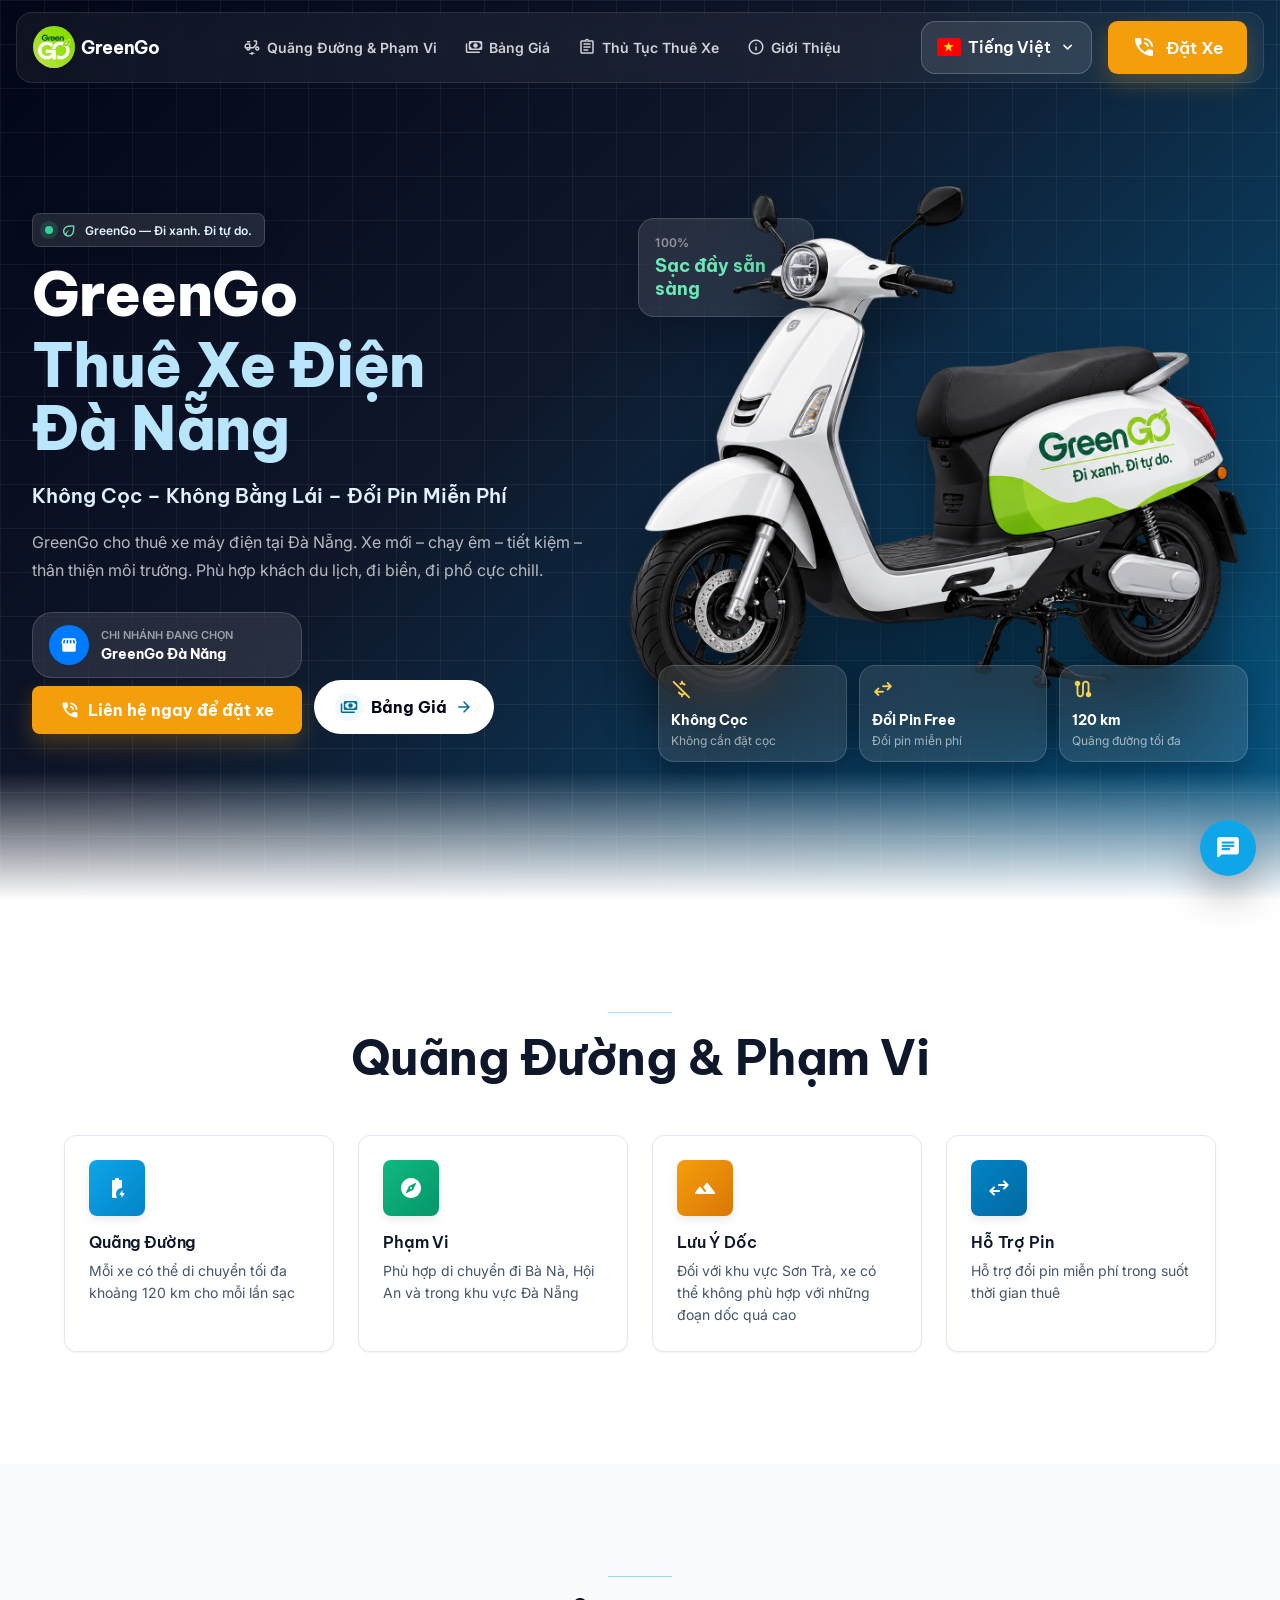
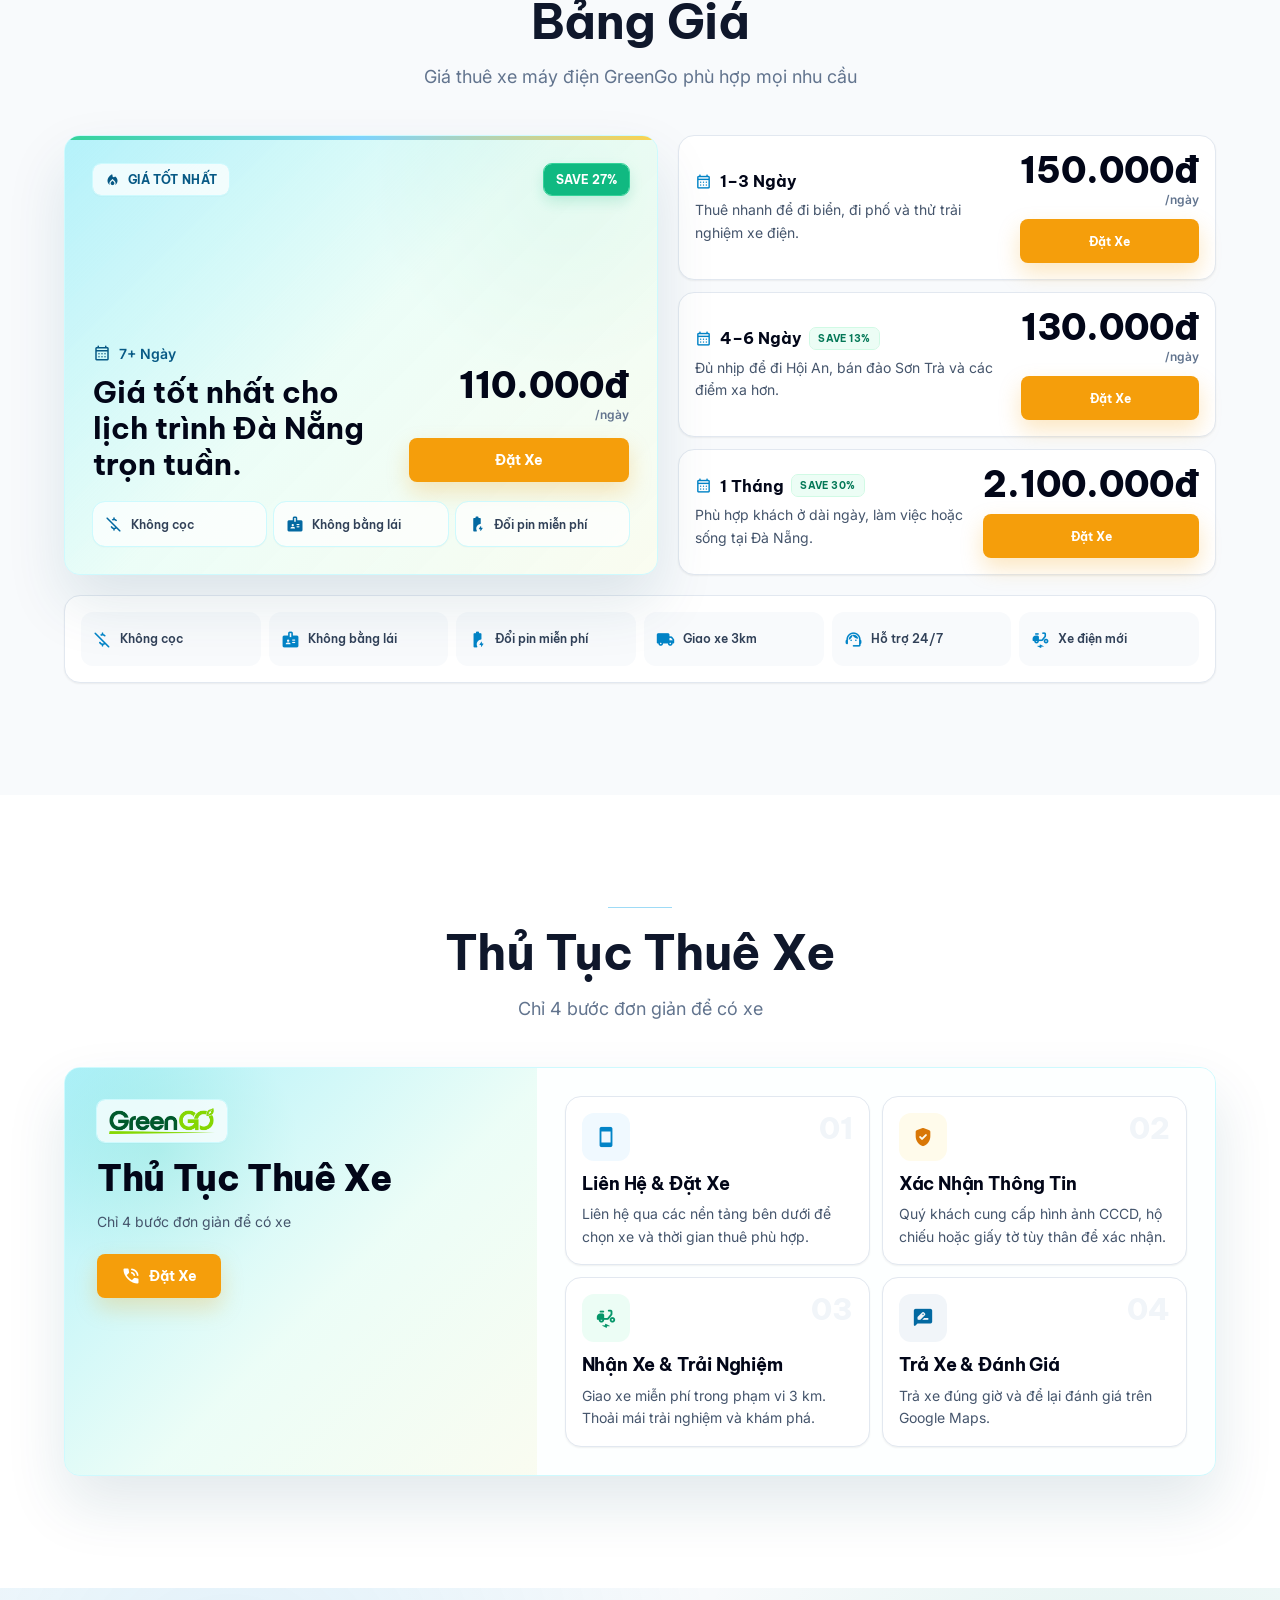
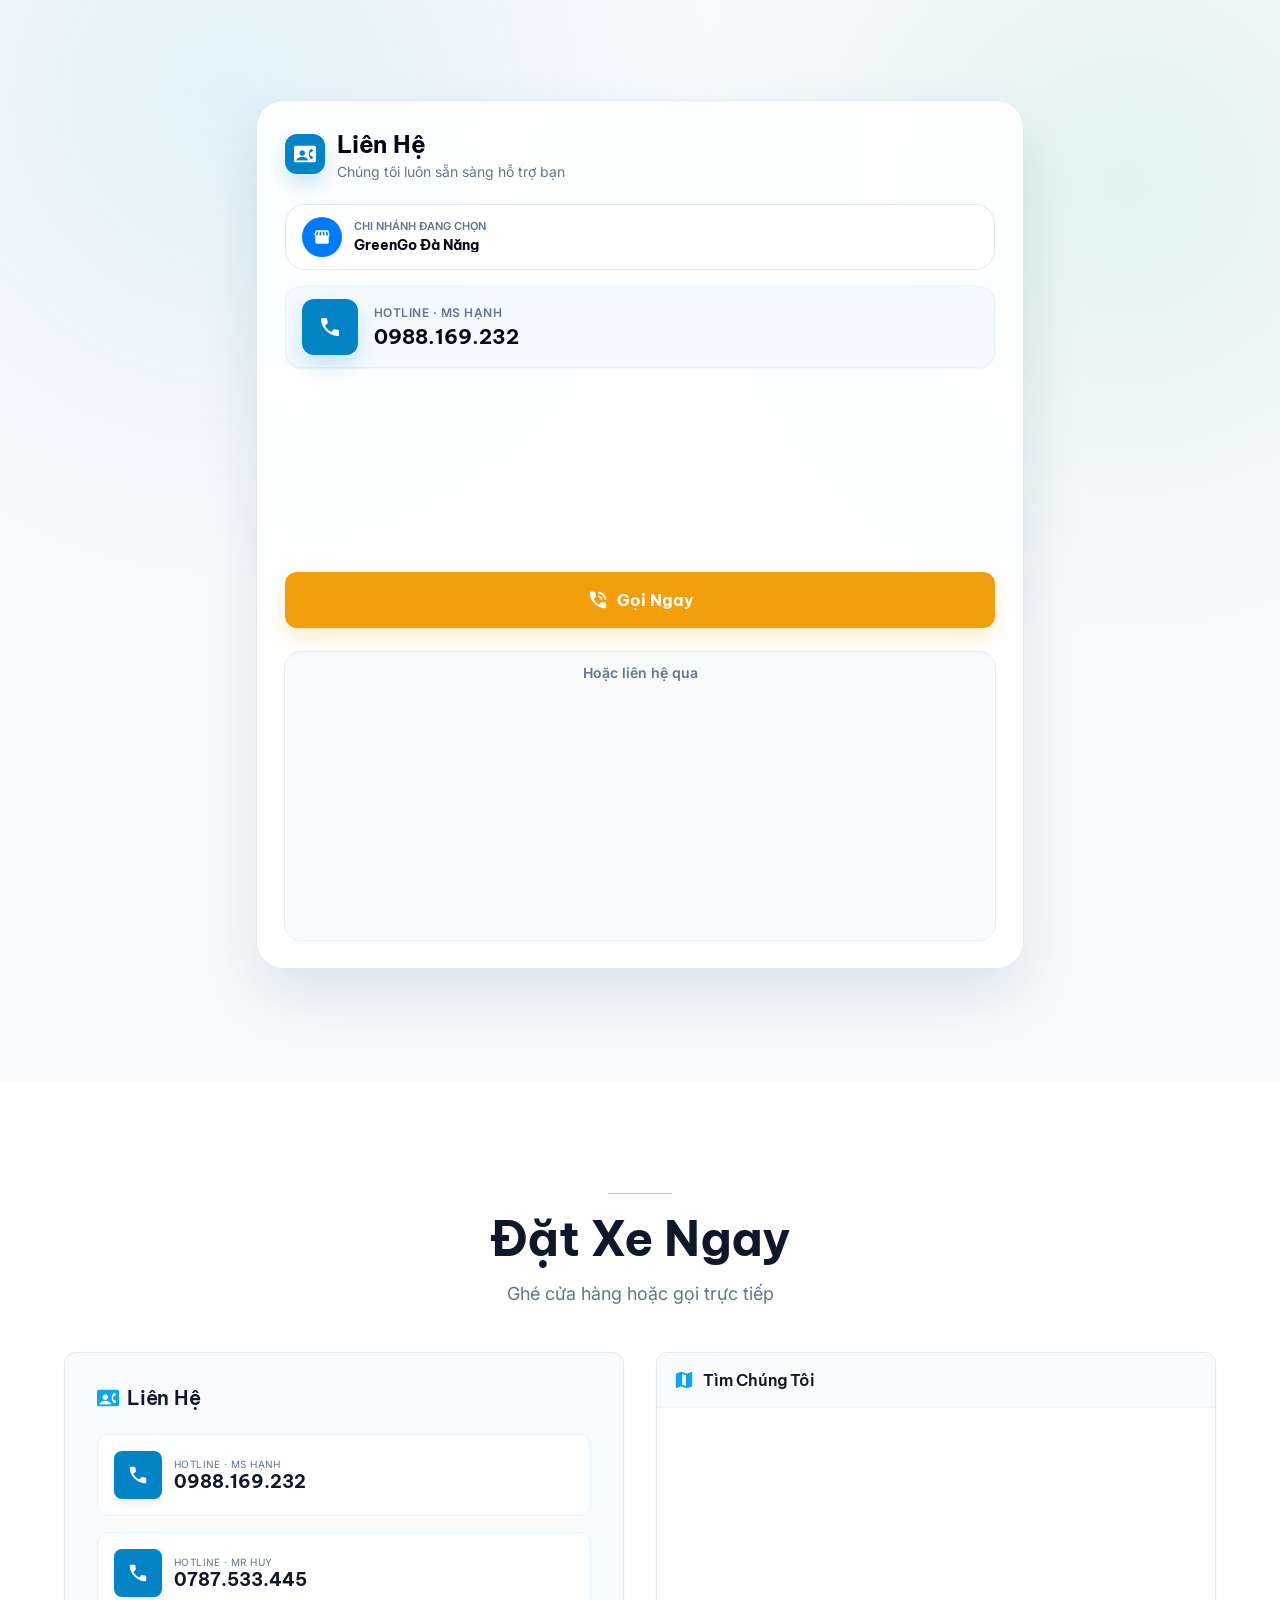
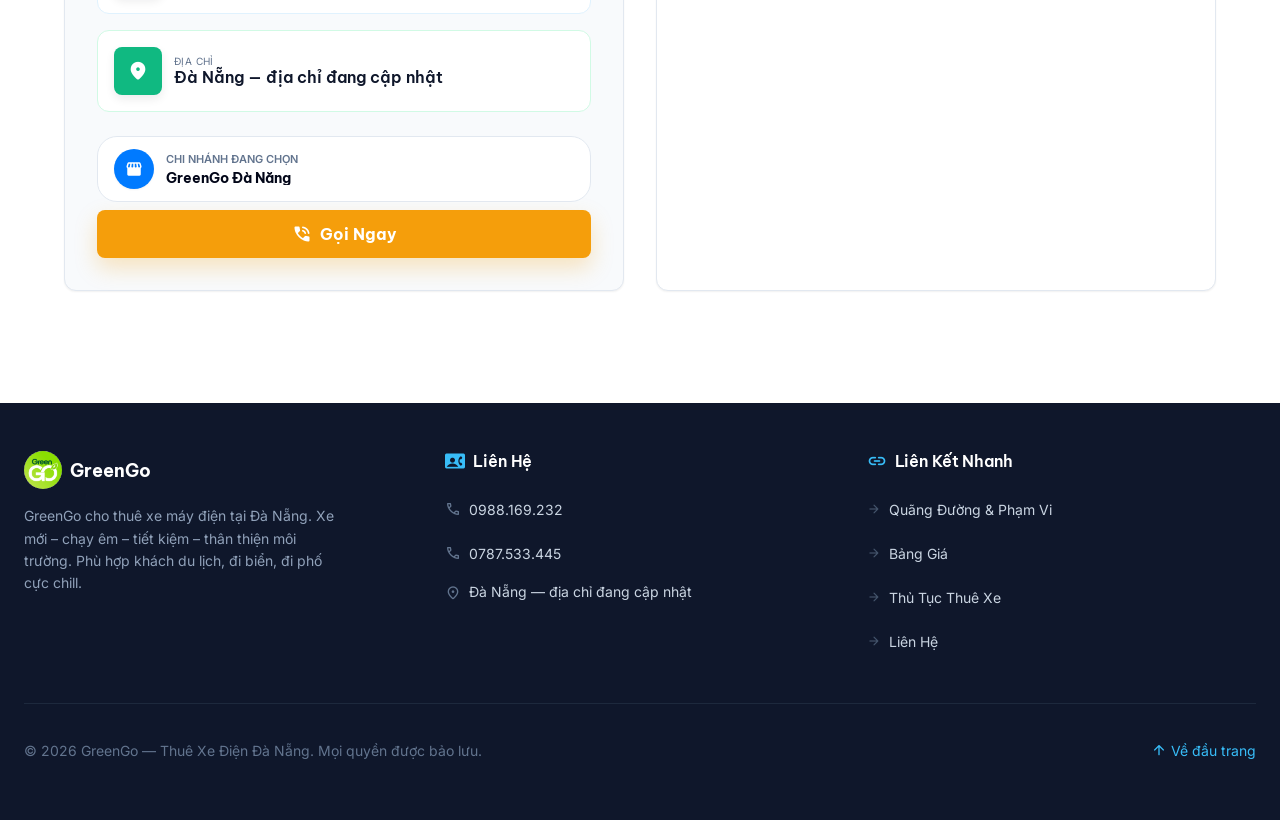
==== index.html @ d2818b3c "Trang GreenGo — thuê xe điện Đà Nẵng Trang tĩnh một file, không cần build: - Bộ chọn 5 ngôn ngữ (Việ" ====
<!DOCTYPE html>
<html lang="vi">
<head>
<meta charset="utf-8" />
<meta name="viewport" content="width=device-width, initial-scale=1" />
<title>GreenGo — Thuê Xe Điện Đà Nẵng | Không Cọc, Không Bằng Lái, Đổi Pin Miễn Phí</title>
<meta name="description" content="GreenGo — cho thuê xe máy điện tại Đà Nẵng. Không cọc, không bằng lái, đổi pin miễn phí, giao xe tận nơi. Giá chỉ từ 150.000đ/ngày. Phù hợp du khách, đi biển, đi phố." />
<link rel="icon" type="image/png" href="assets/brand/logo-badge.png" />
<link rel="apple-touch-icon" href="assets/brand/logo-badge.png" />
<link rel="preconnect" href="https://fonts.googleapis.com" />
<link rel="preconnect" href="https://fonts.gstatic.com" crossorigin />
<link href="https://fonts.googleapis.com/css2?family=Be+Vietnam+Pro:wght@400;500;600;700;800&family=Inter:wght@400;500;600;700&display=swap" rel="stylesheet" />
<link href="https://fonts.googleapis.com/css2?family=Material+Symbols+Rounded:opsz,wght,FILL,GRAD@20..48,400,0..1,0&display=block" rel="stylesheet" />
<style>
/* ============================================================
   Design tokens — trích từ hệ màu của bản gốc
   ============================================================ */
:root{
  --primary-50:#f0f9ff;  --primary-100:#e0f2fe; --primary-200:#bae6fd; --primary-300:#7dd3fc;
  --primary-400:#38bdf8; --primary-500:#0ea5e9; --primary-600:#0284c7; --primary-700:#0369a1;
  --primary-800:#075985; --primary-900:#0c4a6e;

  --accent-50:#fffbeb;  --accent-300:#fcd34d; --accent-400:#fbbf24; --accent-500:#f59e0b;
  --accent-600:#d97706; --accent-700:#b45309;

  --eco-50:#ecfdf5;  --eco-100:#d1fae5; --eco-200:#a7f3d0; --eco-300:#6ee7b7;
  --eco-400:#34d399; --eco-500:#10b981; --eco-600:#059669; --eco-700:#047857;

  --slate-50:#f8fafc;  --slate-100:#f1f5f9; --slate-200:#e2e8f0; --slate-300:#cad5e2;
  --slate-400:#90a1b9; --slate-500:#62748e; --slate-600:#45556c; --slate-700:#314158;
  --slate-800:#1d293d; --slate-900:#0f172b; --slate-950:#020618;

  --cyan-50:#ecfeff; --cyan-100:#cefafe;
  --ios-blue:#007AFF;

  --font-body:'Inter',system-ui,-apple-system,'Segoe UI',sans-serif;
  --font-display:'Be Vietnam Pro',var(--font-body);

  --radius-sm:.5rem; --radius:.75rem; --radius-lg:1rem; --radius-xl:1.25rem; --radius-2xl:20px;
  --shadow-sm:0 1px 2px rgba(2,6,23,.06);
  --shadow-md:0 4px 10px rgba(2,6,23,.08);
  --shadow-lg:0 10px 22px rgba(2,6,23,.10);
  --shadow-xl:0 20px 40px rgba(2,6,23,.10);
  --shadow-2xl:0 28px 60px rgba(13,78,100,.12);
  --header-h:68px;
}

*,*::before,*::after{box-sizing:border-box}
html{scroll-behavior:smooth;scroll-padding-top:88px;-webkit-text-size-adjust:100%}
body{
  margin:0;font-family:var(--font-body);background:#fff;color:var(--slate-900);
  -webkit-font-smoothing:antialiased;-moz-osx-font-smoothing:grayscale;
  overflow-x:hidden;
}
img{max-width:100%;display:block}
a{color:inherit;text-decoration:none}
button{font:inherit;color:inherit;background:none;border:0;cursor:pointer}
h1,h2,h3,h4,strong,b{font-family:var(--font-display);margin:0;letter-spacing:-.01em}
.price-amount,.price-pitch,.step-num,.tag-save,.tag-best,.chip-save,.benefit span:last-child,.perk span:last-child,.hero-lead{font-family:var(--font-display)}
p{margin:0}

.material-symbols-rounded{
  font-family:'Material Symbols Rounded';font-weight:400;font-style:normal;
  line-height:1;letter-spacing:normal;text-transform:none;display:inline-block;
  white-space:nowrap;word-wrap:normal;direction:ltr;user-select:none;
  -webkit-font-feature-settings:'liga';-webkit-font-smoothing:antialiased;
  font-variation-settings:'FILL' 0,'wght' 400,'GRAD' 0,'opsz' 24;
  font-size:24px;flex-shrink:0;
}
.ico-fill{font-variation-settings:'FILL' 1,'wght' 400,'GRAD' 0,'opsz' 24}
.s14{font-size:14px}.s15{font-size:15px}.s16{font-size:16px}.s17{font-size:17px}
.s18{font-size:18px}.s19{font-size:19px}.s20{font-size:20px}.s22{font-size:22px}
.s24{font-size:24px}.s26{font-size:26px}

.wrap{width:100%;margin-inline:auto;padding-inline:1rem}
.w-7xl{max-width:80rem}.w-6xl{max-width:72rem}.w-5xl{max-width:64rem}.w-3xl{max-width:48rem}
.section{padding:3.5rem 1rem}
.sr-only{position:absolute;width:1px;height:1px;overflow:hidden;clip:rect(0 0 0 0);white-space:nowrap}

/* Scroll reveal */
[data-reveal]{opacity:0;transform:translateY(12px);transition:opacity .55s cubic-bezier(.22,1,.36,1),transform .55s cubic-bezier(.22,1,.36,1)}
[data-reveal].is-in{opacity:1;transform:none}
@media (prefers-reduced-motion:reduce){
  html{scroll-behavior:auto}
  [data-reveal]{opacity:1;transform:none;transition:none}
}

/* ============================================================
   Nút chung
   ============================================================ */
.btn{
  display:inline-flex;align-items:center;justify-content:center;gap:.5rem;
  min-height:44px;border-radius:var(--radius-sm);
  font-family:var(--font-display);font-weight:700;
  transition:background-color .2s,box-shadow .2s,transform .12s;
}
.btn:active{transform:scale(.98)}
.btn:focus-visible{outline:none;box-shadow:0 0 0 4px rgba(125,211,252,.4)}
.btn-accent{
  background:var(--accent-500);color:#fff;
  box-shadow:0 10px 22px rgba(245,158,11,.25);
}
.btn-accent:hover{background:var(--accent-600);box-shadow:0 20px 40px rgba(245,158,11,.25)}
.btn-sm{padding:.625rem 1.25rem;font-size:.875rem;font-weight:600}
/* nút ngôn ngữ + nút Đặt Xe trên header: to hơn 2% */
/* nút ngôn ngữ + nút Đặt Xe trên header: to hơn 20% */
.header-right{--btn-scale:1.2}
.header-right .lang-btn{
  min-height:calc(44px * var(--btn-scale));
  padding:calc(.5rem * var(--btn-scale)) calc(.75rem * var(--btn-scale));
  gap:calc(.375rem * var(--btn-scale));
  font-size:calc(.8125rem * var(--btn-scale));
  border-radius:calc(var(--radius) * var(--btn-scale));
}
.header-right .lang-btn img{width:calc(20px * var(--btn-scale));height:calc(15px * var(--btn-scale))}
.header-right .lang-btn .material-symbols-rounded{font-size:calc(16px * var(--btn-scale))}
.header-right .btn-sm{
  min-height:calc(44px * var(--btn-scale));
  padding:calc(.625rem * var(--btn-scale)) calc(1.25rem * var(--btn-scale));
  gap:calc(.5rem * var(--btn-scale));
  font-size:calc(.875rem * var(--btn-scale));
  border-radius:calc(var(--radius-sm) * var(--btn-scale));
}
.header-right .btn-sm .material-symbols-rounded{font-size:calc(20px * var(--btn-scale))}
.btn-md{padding:.75rem 1.25rem;font-size:.875rem}
.btn-lg{padding:.875rem 1.75rem;font-size:1rem}
.btn-block{width:100%}

/* ============================================================
   Header
   ============================================================ */
.site-header{
  position:fixed;inset:0 0 auto 0;z-index:50;padding:.5rem;
  transition:padding .2s;
}
.header-bar{
  max-width:80rem;margin-inline:auto;display:flex;align-items:center;
  justify-content:space-between;gap:.5rem;
  border-radius:var(--radius-lg);padding:.5rem .625rem;
  border:1px solid rgba(255,255,255,.10);background:rgba(255,255,255,.05);
  -webkit-backdrop-filter:blur(6px);backdrop-filter:blur(6px);
  transition:background-color .2s,border-color .2s,box-shadow .2s;
}
.site-header.scrolled .header-bar{
  background:rgba(255,255,255,.92);border-color:var(--slate-200);
  box-shadow:0 8px 24px rgba(2,6,23,.08);
  -webkit-backdrop-filter:blur(14px);backdrop-filter:blur(14px);
}
.brand{display:flex;align-items:center;gap:.375rem;min-height:44px;padding-right:.25rem;border-radius:var(--radius);transition:opacity .2s}
.brand:hover{opacity:.9}
.brand-mark{
  width:38px;height:38px;flex-shrink:0;border-radius:999px;object-fit:contain;
  box-shadow:var(--shadow-md);
}
.brand-name{
  font-family:var(--font-display);font-weight:700;font-size:13px;letter-spacing:-.02em;
  white-space:nowrap;color:#fff;transition:color .15s;
}
.site-header.scrolled .brand-name{color:var(--slate-900)}

.main-nav{display:none;align-items:center;gap:.25rem}
.nav-link{
  display:flex;align-items:center;gap:.375rem;min-height:40px;padding:.5rem .75rem;
  border-radius:var(--radius-sm);font-size:.875rem;font-weight:600;
  color:rgba(255,255,255,.8);transition:color .15s,background-color .15s;
}
.nav-link:hover{color:#fff;background:rgba(255,255,255,.1)}
.site-header.scrolled .nav-link{color:var(--slate-600)}
.site-header.scrolled .nav-link:hover{color:var(--primary-700);background:var(--primary-50)}

.header-right{display:none;align-items:center;gap:1rem}
.header-mobile{display:flex;align-items:center;gap:.375rem;min-width:0}

.lang-btn{
  display:flex;align-items:center;gap:.375rem;min-height:44px;padding:.5rem .625rem;
  border-radius:var(--radius);border:1px solid rgba(255,255,255,.2);
  background:rgba(255,255,255,.1);color:#fff;font-size:.75rem;font-weight:600;
  transition:background-color .15s,border-color .15s,color .15s;
}
.lang-btn:hover{background:rgba(255,255,255,.2)}
.site-header.scrolled .lang-btn{background:var(--slate-50);border-color:var(--slate-200);color:var(--slate-700)}
.site-header.scrolled .lang-btn:hover{background:var(--slate-100)}
.lang-btn img{width:20px;height:15px;border-radius:2px;object-fit:cover}
.lang-btn .label{font-family:var(--font-display);line-height:1;white-space:nowrap}

.icon-btn{
  display:grid;place-items:center;min-height:44px;min-width:40px;padding:.5rem;
  border-radius:var(--radius);color:#fff;transition:background-color .15s,color .15s;
}
.icon-btn:hover{background:rgba(255,255,255,.1)}
.site-header.scrolled .icon-btn{color:var(--slate-800)}
.site-header.scrolled .icon-btn:hover{background:var(--slate-100)}

/* dropdown chung */
.dd{position:relative}
.dd-menu{
  position:absolute;z-index:60;top:calc(100% + .5rem);right:0;min-width:196px;
  background:#fff;border:1px solid var(--slate-200);border-radius:var(--radius-lg);
  box-shadow:var(--shadow-xl);padding:.375rem;
  opacity:0;visibility:hidden;transform:translateY(-6px);
  transition:opacity .16s,transform .16s,visibility .16s;
}
.dd.open .dd-menu{opacity:1;visibility:visible;transform:none}
.dd.open .chev{transform:rotate(180deg)}
.chev{transition:transform .2s}
.dd-item{
  display:flex;align-items:center;gap:.625rem;width:100%;text-align:left;
  padding:.625rem .75rem;border-radius:.625rem;font-size:.875rem;font-weight:600;
  color:var(--slate-700);transition:background-color .12s,color .12s;
}
.dd-item:hover{background:var(--primary-50);color:var(--primary-800)}
.dd-item.active{background:var(--primary-50);color:var(--primary-800)}
.dd-item img{width:20px;height:15px;border-radius:2px;object-fit:cover;flex-shrink:0}

/* menu mobile */
.mobile-panel{
  position:fixed;inset:var(--header-h) .5rem auto .5rem;z-index:45;
  background:#fff;border:1px solid var(--slate-200);border-radius:var(--radius-lg);
  box-shadow:var(--shadow-xl);padding:.5rem;
  opacity:0;visibility:hidden;transform:translateY(-10px);
  transition:opacity .2s,transform .2s,visibility .2s;
}
.mobile-panel.open{opacity:1;visibility:visible;transform:none}
.mobile-panel a{
  display:flex;align-items:center;gap:.625rem;min-height:48px;padding:.625rem .75rem;
  border-radius:.625rem;font-size:.9375rem;font-weight:600;color:var(--slate-700);
}
.mobile-panel a:hover{background:var(--primary-50);color:var(--primary-800)}
.mobile-panel .btn{margin-top:.5rem;width:100%}

/* ============================================================
   Hero
   ============================================================ */
.hero{
  position:relative;isolation:isolate;display:flex;align-items:center;
  min-height:100svh;overflow:hidden;background:var(--slate-950);
}
.hero-bg{position:absolute;inset:0;background:linear-gradient(135deg,#020617 0%,#0f172a 42%,#075985 100%)}
.hero-grid{
  position:absolute;inset:0;opacity:.7;
  background-image:linear-gradient(rgba(255,255,255,.08) 1px,transparent 1px),
                   linear-gradient(90deg,rgba(255,255,255,.08) 1px,transparent 1px);
  background-size:44px 44px;
}
.hero-fade{position:absolute;inset:auto 0 0 0;height:80px;background:linear-gradient(to top,#fff,transparent)}
.hero-inner{position:relative;width:100%;max-width:80rem;margin-inline:auto;padding:6rem 1rem 2.5rem}
.hero-cols{display:grid;gap:1.75rem;align-items:center}
.hero-copy{max-width:42rem;color:#fff}

.badge-eco{
  display:inline-flex;align-items:center;gap:.5rem;max-width:100%;margin-bottom:1rem;
  border-radius:var(--radius-sm);border:1px solid rgba(255,255,255,.15);
  background:rgba(255,255,255,.1);padding:.5rem .75rem;
  font-size:.75rem;font-weight:600;color:var(--primary-100);
  box-shadow:0 10px 22px rgba(2,6,23,.2);-webkit-backdrop-filter:blur(6px);backdrop-filter:blur(6px);
}
.dot-eco{width:8px;height:8px;border-radius:999px;background:var(--eco-400);box-shadow:0 0 0 5px rgba(52,211,153,.16)}
.badge-eco .txt{overflow:hidden;text-overflow:ellipsis;white-space:nowrap}

.hero h1{font-size:2.35rem;font-weight:800;line-height:1.05}
.hero h1 .sub{display:block;margin-top:.5rem;color:var(--primary-200)}
.hero h1 .sub > span{display:block}
.hero-lead{margin-top:1rem;max-width:36rem;font-size:1rem;font-weight:600;line-height:1.6;color:#dff2fe}
.hero-desc{margin-top:.75rem;max-width:36rem;font-size:.875rem;line-height:1.5rem;color:rgba(255,255,255,.7)}
.hero-actions{display:flex;flex-direction:column;gap:.5rem;margin-top:1.5rem;min-width:0}
.hero-actions .stack{display:flex;flex-direction:column;gap:.5rem;min-width:0;width:100%}

/* chọn chi nhánh */
.branch-btn{
  display:flex;align-items:center;justify-content:space-between;gap:.75rem;
  width:100%;min-height:60px;padding:.75rem 1rem;text-align:left;
  border-radius:var(--radius-2xl);border:1px solid rgba(255,255,255,.15);
  background:rgba(255,255,255,.1);color:#fff;
  -webkit-backdrop-filter:blur(18px);backdrop-filter:blur(18px);
  transition:background-color .2s,border-color .2s,transform .12s;
}
.branch-btn:active{transform:scale(.99)}
.branch-btn:hover{background:rgba(255,255,255,.14)}
.branch-btn .left{display:flex;align-items:center;gap:.75rem;min-width:0}
.branch-ico{
  width:40px;height:40px;flex-shrink:0;display:grid;place-items:center;border-radius:999px;
  background:var(--ios-blue);color:#fff;box-shadow:var(--shadow-sm);
}
.branch-label{display:block;font-size:11px;font-weight:600;text-transform:uppercase;line-height:1;color:rgba(255,255,255,.55)}
.branch-value{display:block;margin-top:.375rem;font-family:var(--font-display);font-size:.875rem;font-weight:700;line-height:1;overflow:hidden;text-overflow:ellipsis;white-space:nowrap}
.branch-btn.on-light{border-color:var(--slate-200);background:#fff;color:var(--slate-950)}
.branch-btn.on-light:hover{border-color:var(--primary-200);background:rgba(240,249,255,.55)}
.branch-btn.on-light .branch-label{color:var(--slate-500)}
.branch-menu{left:0;right:0;min-width:0}
.is-static .chev{display:none}
.is-static .dd-menu{display:none}
.is-static .branch-btn{cursor:default}
.is-static .branch-btn:active{transform:none}
.branch-menu .dd-item{flex-direction:column;align-items:flex-start;gap:.25rem}
.branch-menu .dd-item .nm{font-family:var(--font-display);font-weight:700;color:var(--slate-900)}
.branch-menu .dd-item .ar{font-size:.75rem;font-weight:500;color:var(--slate-500);line-height:1.35}
.branch-menu .dd-item.active .nm{color:var(--primary-800)}

.hero-cta{
  display:inline-flex;align-items:center;justify-content:center;gap:.5rem;
  min-height:60px;width:100%;padding:.75rem 1.25rem;
  border-radius:var(--radius-2xl);border:1px solid rgba(255,255,255,.15);
  background:rgba(255,255,255,.1);color:#fff;
  font-family:var(--font-display);font-size:1rem;font-weight:700;
  -webkit-backdrop-filter:blur(18px);backdrop-filter:blur(18px);
  transition:background-color .15s;
}
.hero-cta:hover{background:rgba(255,255,255,.15)}
.hero-cta .pill{width:28px;height:28px;flex-shrink:0;display:grid;place-items:center;border-radius:999px;background:rgba(255,255,255,.1);color:var(--primary-200)}
.hero-cta .arw{color:var(--primary-200);transition:transform .15s}
.hero-cta:hover .arw{transform:translateX(2px)}
.hero-book{min-height:60px;border-radius:var(--radius-2xl);padding:.875rem 1.5rem;font-size:1rem;width:100%}

.hero-visual{position:relative}
.hero-stage{position:relative;margin-inline:auto;max-width:520px}
.hero-shadow{position:absolute;inset:auto 2.5rem 2.5rem 2.5rem;height:64px;border-radius:999px;background:rgba(0,0,0,.3);filter:blur(28px)}
.hero-float{
  display:none;position:absolute;left:.75rem;top:2rem;width:11rem;
  border-radius:var(--radius-lg);border:1px solid rgba(255,255,255,.15);
  background:rgba(255,255,255,.1);padding:1rem;color:#fff;
  box-shadow:0 20px 40px rgba(2,6,23,.2);-webkit-backdrop-filter:blur(18px);backdrop-filter:blur(18px);
}
.hero-float .k{font-size:.75rem;font-weight:600;text-transform:uppercase;letter-spacing:.03em;color:rgba(255,255,255,.5)}
.hero-float .v{margin-top:.25rem;font-family:var(--font-display);font-size:1.125rem;font-weight:700;color:var(--eco-300)}
.hero-bike{
  position:relative;z-index:10;margin-inline:auto;width:92%;max-width:430px;height:auto;
  filter:drop-shadow(0 25px 25px rgba(0,0,0,.35));transition:transform .5s;
}
.hero-bike:hover{transform:translateY(-4px)}
.hero-stats{position:relative;z-index:20;margin-top:-.75rem;display:grid;grid-template-columns:1fr;gap:.5rem}
.stat{
  display:flex;align-items:center;gap:.75rem;padding:.75rem;color:#fff;
  border-radius:var(--radius);border:1px solid rgba(255,255,255,.15);
  background:rgba(255,255,255,.1);box-shadow:0 10px 22px rgba(2,6,23,.2);
  -webkit-backdrop-filter:blur(18px);backdrop-filter:blur(18px);
}
.stat .ic{width:36px;height:36px;flex-shrink:0;display:grid;place-items:center;border-radius:var(--radius-sm);background:rgba(251,191,36,.15);color:var(--accent-300)}
.stat .t{font-family:var(--font-display);font-size:.875rem;font-weight:700;line-height:1.2}
.stat .d{margin-top:.25rem;font-size:.75rem;line-height:1.35;color:rgba(255,255,255,.6)}

/* ============================================================
   Tiêu đề section
   ============================================================ */
.sec-head{max-width:48rem;margin:0 auto 2rem;text-align:center}
.sec-rule{width:64px;height:1px;margin:0 auto 1rem;background:rgba(14,165,233,.4)}
.sec-head h2{font-size:1.5rem;font-weight:700;line-height:1.2;margin-bottom:.75rem;color:var(--slate-900)}
.sec-head p{font-size:.875rem;color:var(--slate-500);max-width:42rem;margin-inline:auto}

/* ============================================================
   Quãng đường & phạm vi
   ============================================================ */
.range-grid{display:grid;grid-template-columns:repeat(2,minmax(0,1fr));gap:.75rem}
.range-card{
  position:relative;border-radius:var(--radius);border:1px solid var(--slate-200);
  background:#fff;padding:1rem;box-shadow:var(--shadow-sm);
  transition:border-color .3s,box-shadow .3s,transform .3s;
}
.range-card:hover{border-color:var(--primary-200);box-shadow:0 20px 40px rgba(12,74,110,.06)}
.range-ico{
  width:44px;height:44px;margin-bottom:.75rem;display:grid;place-items:center;
  border-radius:var(--radius-sm);color:#fff;box-shadow:var(--shadow-md);transition:transform .3s;
}
.range-card:hover .range-ico{transform:translateY(-2px)}
.g-primary{background:linear-gradient(to bottom right,var(--primary-500),var(--primary-600))}
.g-eco{background:linear-gradient(to bottom right,var(--eco-500),var(--eco-600))}
.g-accent{background:linear-gradient(to bottom right,var(--accent-500),var(--accent-600))}
.g-primary-d{background:linear-gradient(to bottom right,var(--primary-600),var(--primary-700))}
.range-card h3{font-size:.875rem;font-weight:600;color:var(--slate-900);margin-bottom:.25rem}
.range-card p{font-size:.75rem;line-height:1.6;color:var(--slate-600)}

/* ============================================================
   Bảng giá
   ============================================================ */
.pricing{background:var(--slate-50)}
.price-grid{display:grid;gap:1rem}
.price-hero{
  position:relative;overflow:hidden;border-radius:var(--radius);
  border:1px solid var(--cyan-100);background:var(--cyan-50);
  padding:1rem;color:var(--slate-950);box-shadow:var(--shadow-2xl);
}
.price-hero-glow{
  position:absolute;inset:0;
  background:linear-gradient(135deg,rgba(34,211,238,.28),rgba(236,253,245,.78) 48%,rgba(255,251,235,.74)),
             radial-gradient(circle at 84% 12%,rgba(16,185,129,.22),transparent 30%);
}
.price-hero-top{position:absolute;inset:0 0 auto 0;height:4px;background:linear-gradient(to right,var(--eco-400),var(--primary-300),var(--accent-300))}
.price-hero-body{position:relative;display:flex;flex-direction:column;height:100%}
.price-hero-meta{display:flex;flex-wrap:wrap;align-items:center;justify-content:space-between;gap:.5rem;margin-bottom:1.25rem}
.tag-best{
  display:inline-flex;align-items:center;gap:.5rem;border-radius:var(--radius-sm);
  background:rgba(255,255,255,.75);padding:.5rem .75rem;
  font-size:.75rem;font-weight:700;text-transform:uppercase;letter-spacing:.03em;
  color:var(--primary-800);box-shadow:var(--shadow-sm);outline:1px solid var(--cyan-100);
}
.tag-save{
  border-radius:var(--radius-sm);background:var(--eco-500);padding:.5rem .75rem;
  font-size:.75rem;font-weight:700;color:#fff;box-shadow:0 6px 14px rgba(16,185,129,.2);
  outline:1px solid var(--eco-400);
}
.price-hero-main{display:grid;flex:1;gap:1.25rem}
.price-dur{display:flex;align-items:center;gap:.5rem;margin-bottom:.75rem;font-size:.875rem;font-weight:600;color:var(--primary-800)}
.price-pitch{max-width:28rem;font-family:var(--font-display);font-size:1.25rem;font-weight:700;line-height:1.2;color:var(--slate-950)}
.price-amount{font-family:var(--font-display);font-size:1.5rem;font-weight:800;line-height:1;color:var(--slate-950)}
.price-unit{margin-top:.25rem;font-size:.75rem;font-weight:600;color:var(--slate-500)}
.price-usd{margin-top:.125rem;font-size:.75rem;font-weight:600;color:var(--slate-400);white-space:nowrap}
.price-usd[hidden]{display:none}
.price-perks{display:grid;grid-template-columns:1fr;gap:.5rem;margin-top:1.25rem}
.perk{
  display:flex;align-items:center;gap:.5rem;min-height:44px;min-width:0;
  border-radius:var(--radius);background:rgba(255,255,255,.7);padding:.5rem .75rem;
  box-shadow:var(--shadow-sm);outline:1px solid var(--cyan-100);
}
.perk .material-symbols-rounded{color:var(--primary-700)}
.perk span:last-child{font-size:.75rem;font-weight:600;color:var(--slate-700);overflow:hidden;text-overflow:ellipsis;white-space:nowrap}

.price-list{display:grid;gap:.75rem}
.price-row{
  border-radius:var(--radius);border:1px solid var(--slate-200);background:#fff;padding:1rem;
  box-shadow:var(--shadow-sm);transition:border-color .2s,box-shadow .2s;
}
.price-row:hover{border-color:var(--primary-200);box-shadow:0 20px 40px rgba(12,74,110,.06)}
.price-row-in{display:grid;gap:1rem}
.price-row-head{display:flex;flex-wrap:wrap;align-items:center;gap:.5rem;margin-bottom:.5rem}
.price-row-title{display:flex;align-items:center;gap:.5rem;font-family:var(--font-display);font-size:1rem;font-weight:700;color:var(--slate-950)}
.price-row-title .material-symbols-rounded{color:var(--primary-600)}
.chip-save{
  border-radius:.375rem;background:var(--eco-50);padding:.25rem .5rem;
  font-size:10px;font-weight:700;text-transform:uppercase;letter-spacing:.04em;
  color:var(--eco-700);outline:1px solid var(--eco-100);
}
.price-row p{font-size:.875rem;line-height:1.6;color:var(--slate-600)}
.price-row-right{display:flex;align-items:flex-end;justify-content:space-between;gap:.75rem}
.price-row-right .btn{margin-top:.75rem;min-width:112px;padding:.625rem 1rem;font-size:.75rem}

.benefit-strip{
  margin-top:1rem;border-radius:var(--radius);border:1px solid var(--slate-200);
  background:#fff;padding:.75rem;box-shadow:var(--shadow-sm);
}
.benefit-grid{display:grid;grid-template-columns:repeat(2,minmax(0,1fr));gap:.5rem}
.benefit{
  display:flex;align-items:center;gap:.5rem;min-height:54px;min-width:0;
  border-radius:var(--radius);background:var(--slate-50);padding:.5rem .75rem;
  transition:background-color .15s;
}
.benefit:hover{background:var(--primary-50)}
.benefit .material-symbols-rounded{color:var(--primary-600)}
.benefit span:last-child{font-size:.75rem;font-weight:600;line-height:1.2;color:var(--slate-700)}

/* ============================================================
   Thủ tục
   ============================================================ */
.proc-card{overflow:hidden;border-radius:var(--radius);border:1px solid var(--cyan-100);background:var(--cyan-50);box-shadow:var(--shadow-2xl)}
.proc-split{display:grid}
.proc-side{position:relative;padding:1.25rem;color:var(--slate-950)}
.proc-side-glow{
  position:absolute;inset:0;
  background:linear-gradient(135deg,rgba(34,211,238,.30),rgba(236,253,245,.82) 56%,rgba(255,251,235,.72)),
             radial-gradient(circle at 20% 20%,rgba(16,185,129,.20),transparent 28%);
}
.proc-side-in{position:relative}
.proc-logo{height:22px;width:auto;display:block}
@media (min-width:640px){.proc-logo{height:26px}}
.proc-side h3{font-family:var(--font-display);font-size:1.5rem;font-weight:800;line-height:1.15;color:var(--slate-950)}
.proc-side p{margin-top:.75rem;max-width:24rem;font-size:.875rem;line-height:1.6;color:var(--slate-600)}
.proc-steps-wrap{background:rgba(255,255,255,.9);padding:.75rem}
.proc-steps{position:relative;display:grid;gap:.75rem}
.step{
  position:relative;border-radius:var(--radius);border:1px solid var(--slate-200);
  background:#fff;padding:.75rem;box-shadow:var(--shadow-sm);
  transition:border-color .2s,box-shadow .2s;
}
.step:hover{border-color:var(--primary-200);box-shadow:0 20px 40px rgba(12,74,110,.06)}
.step-top{display:flex;align-items:flex-start;justify-content:space-between;gap:.75rem;margin-bottom:.75rem}
.step-ico{width:40px;height:40px;display:grid;place-items:center;border-radius:var(--radius-sm)}
.step-ico.p{background:var(--primary-50);color:var(--primary-600)}
.step-ico.a{background:var(--accent-50);color:var(--accent-600)}
.step-ico.e{background:var(--eco-50);color:var(--eco-600)}
.step-ico.s{background:var(--slate-100);color:var(--primary-700)}
.step-num{font-family:var(--font-display);font-size:1.5rem;font-weight:800;line-height:1;color:var(--slate-100);transition:color .2s}
.step:hover .step-num{color:var(--primary-100)}
.step h3{font-size:15px;font-weight:700;line-height:1.25;color:var(--slate-950)}
.step p{margin-top:.5rem;font-size:13px;line-height:1.6;color:var(--slate-600)}
.step-arrow{display:flex;align-items:center;gap:.5rem;margin-top:.75rem;color:var(--slate-400)}
.step-arrow .ln{height:1px;flex:1;background:var(--slate-200)}

/* ============================================================
   Liên hệ
   ============================================================ */
.contact{position:relative;overflow:hidden;background:var(--slate-50)}
.contact-glow{
  position:absolute;inset:0;
  background:radial-gradient(circle at 18% 10%,rgba(14,165,233,.10),transparent 34%),
             radial-gradient(circle at 88% 18%,rgba(16,185,129,.10),transparent 32%);
}
.contact-inner{position:relative;max-width:64rem;margin-inline:auto}
.contact-card{
  max-width:48rem;margin-inline:auto;border-radius:28px;border:1px solid var(--slate-200);
  background:rgba(255,255,255,.9);padding:1.25rem;box-shadow:var(--shadow-2xl);
  -webkit-backdrop-filter:blur(18px);backdrop-filter:blur(18px);
}
.contact-head{display:flex;align-items:center;gap:.75rem;margin-bottom:1.5rem}
.contact-head .ic{width:40px;height:40px;display:grid;place-items:center;border-radius:var(--radius);background:var(--primary-600);color:#fff;box-shadow:0 10px 22px rgba(2,132,199,.2)}
.contact-head h2{font-size:1.5rem;font-weight:700;color:var(--slate-950)}
.contact-head p{margin-top:.25rem;font-size:.875rem;color:var(--slate-500)}
.contact-rows{display:grid;gap:.75rem;margin-bottom:1rem}
.contact-row{
  display:flex;align-items:center;gap:1rem;min-height:76px;
  border-radius:var(--radius-lg);border:1px solid var(--primary-100);
  background:rgba(240,249,255,.7);padding:.75rem 1rem;box-shadow:var(--shadow-sm);
  transition:border-color .2s,background-color .2s,box-shadow .2s,transform .12s;
}
.contact-row:hover{border-color:var(--primary-200);background:var(--primary-50);box-shadow:var(--shadow-md)}
.contact-row:active{transform:scale(.99)}
.contact-row a{display:flex;flex:1;align-items:center;gap:1rem;min-height:52px;min-width:0}
.contact-row .ic{width:56px;height:56px;flex-shrink:0;display:grid;place-items:center;border-radius:var(--radius);background:var(--primary-600);color:#fff;box-shadow:0 10px 22px rgba(2,132,199,.2)}
.contact-row .k{display:block;font-size:.75rem;font-weight:600;text-transform:uppercase;letter-spacing:.04em;color:var(--slate-500)}
.contact-row .v{display:block;margin-top:.25rem;font-family:var(--font-display);font-size:1.25rem;font-weight:700;color:var(--slate-950)}
.contact-row.map{border-color:var(--eco-100);background:rgba(236,253,245,.5)}
.contact-row.map:hover{border-color:var(--eco-200);background:var(--eco-50)}
.contact-row.map .ic{background:var(--eco-500);box-shadow:0 10px 22px rgba(16,185,129,.2)}
.contact-row.map .v{font-size:1.125rem}
.call-now{
  display:inline-flex;align-items:center;justify-content:center;gap:.5rem;
  width:100%;min-height:56px;margin-bottom:1.5rem;padding:.875rem 1.5rem;
  border-radius:var(--radius);background:var(--accent-500);color:#fff;
  font-family:var(--font-display);font-size:1rem;font-weight:700;
  box-shadow:0 10px 22px rgba(245,158,11,.2);transition:background-color .2s,transform .12s;
}
.call-now:hover{background:var(--accent-600)}
.call-now:active{transform:scale(.98)}
.social-box{border-radius:var(--radius-lg);background:var(--slate-50);padding:.75rem;outline:1px solid rgba(226,232,240,.8)}
.social-box>p{margin-bottom:.75rem;text-align:center;font-size:.875rem;font-weight:600;color:var(--slate-500)}
.social-grid{display:grid;grid-template-columns:repeat(3,minmax(0,1fr));gap:.5rem}
.social{
  display:flex;flex-direction:column;align-items:center;justify-content:center;gap:.375rem;
  width:100%;min-height:96px;min-width:0;padding:.875rem .625rem;
  border-radius:var(--radius);background:#fff;color:var(--slate-700);
  outline:1px solid rgba(226,232,240,.8);transition:background-color .15s,outline-color .15s;
}
.social:hover{background:var(--primary-50);outline-color:var(--primary-200)}
.social .bx{width:56px;height:56px;flex-shrink:0;display:grid;place-items:center;overflow:hidden;border-radius:var(--radius-lg);background:var(--slate-100);outline:1px solid rgba(226,232,240,.7);transition:background-color .15s}
.social:hover .bx{background:#fff}
.social .bx img{width:38px;height:38px;object-fit:contain}
.social .nm{max-width:100%;overflow:hidden;text-overflow:ellipsis;white-space:nowrap;font-size:11px;font-weight:600;line-height:1.2;color:var(--slate-700)}

/* ============================================================
   Đặt xe / bản đồ
   ============================================================ */
.booking-grid{display:grid;grid-template-columns:1fr;gap:1.5rem}
.booking-panel{border-radius:var(--radius);border:1px solid var(--slate-200);background:var(--slate-50);padding:1.25rem;box-shadow:var(--shadow-sm)}
.booking-panel h3{display:flex;align-items:center;gap:.5rem;font-size:1.125rem;font-weight:600;color:var(--slate-900);margin-bottom:1.25rem}
.booking-panel h3 .material-symbols-rounded{color:var(--primary-500)}
.mini-rows{display:grid;gap:1rem}
.mini-row{
  display:flex;align-items:center;gap:.75rem;
  border-radius:var(--radius);border:1px solid var(--primary-100);background:#fff;padding:.75rem;
  transition:border-color .2s,background-color .2s,box-shadow .2s,transform .12s;
}
.mini-row:hover{border-color:var(--primary-200);background:var(--primary-50);box-shadow:var(--shadow-md)}
.mini-row:active{transform:scale(.98)}
.mini-row a{display:flex;flex:1;align-items:center;gap:.75rem;min-width:0}
.mini-row .ic{width:40px;height:40px;flex-shrink:0;display:grid;place-items:center;border-radius:var(--radius-sm);background:var(--primary-600);color:#fff;box-shadow:var(--shadow-md);transition:transform .2s}
.mini-row:hover .ic{transform:translateY(-2px)}
.mini-row .k{font-size:10px;text-transform:uppercase;letter-spacing:.04em;color:var(--slate-500)}
.mini-row .v{font-family:var(--font-display);font-size:1rem;font-weight:700;color:var(--slate-900)}
.mini-row.map{border-color:var(--eco-100)}
.mini-row.map:hover{border-color:var(--eco-200);background:var(--eco-50)}
.mini-row.map .ic{background:var(--eco-500)}
.mini-row.map .v{font-size:.875rem;font-weight:600;word-break:break-word}
.booking-actions{display:flex;flex-direction:column;gap:.5rem;margin-top:1.5rem}
.map-card{overflow:hidden;border-radius:var(--radius);border:1px solid var(--slate-200);background:#fff;box-shadow:var(--shadow-sm)}
.map-card-head{padding:.75rem;background:var(--slate-50);border-bottom:1px solid var(--slate-100)}
.map-card-head h3{display:flex;align-items:center;gap:.5rem;font-size:1rem;font-weight:600;color:var(--slate-900)}
.map-card-head .material-symbols-rounded{color:var(--primary-500)}
.map-frame{aspect-ratio:4/3}
.map-frame iframe{width:100%;height:100%;border:0;min-height:300px;display:block}

/* ============================================================
   Footer
   ============================================================ */
.site-footer{background:var(--slate-900);color:var(--slate-300)}
.footer-in{max-width:80rem;margin-inline:auto;padding:2.5rem 1rem}
.footer-grid{display:grid;grid-template-columns:1fr;gap:2rem}
.footer-brand{display:flex;align-items:center;gap:.5rem;margin-bottom:1rem}
.footer-brand .mk{width:38px;height:38px;flex-shrink:0;border-radius:999px;object-fit:contain}
.footer-brand .nm{font-family:var(--font-display);font-weight:700;font-size:1.125rem;color:#fff}
.footer-about{max-width:20rem;font-size:.875rem;line-height:1.6;color:var(--slate-400)}
.footer-col h3{display:flex;align-items:center;gap:.5rem;font-size:1rem;font-weight:600;color:#fff;margin-bottom:1rem}
.footer-col h3 .material-symbols-rounded{color:var(--primary-400)}
.footer-links{display:grid;font-size:.875rem}
.footer-links a,.footer-links .ln{display:flex;align-items:center;gap:.5rem;min-height:44px;transition:color .15s}
.footer-links a:hover{color:var(--primary-400)}
.footer-links .material-symbols-rounded{color:var(--slate-500)}
.footer-links.quick .material-symbols-rounded{color:var(--slate-600)}
.footer-bottom{
  display:flex;flex-direction:column;align-items:center;justify-content:space-between;gap:1rem;
  margin-top:2rem;padding-top:1.5rem;border-top:1px solid var(--slate-800);
}
.footer-bottom p{font-size:.875rem;color:var(--slate-500);text-align:center}
.to-top{display:flex;align-items:center;gap:.25rem;min-height:44px;font-size:.875rem;color:var(--primary-400);transition:color .15s}
.to-top:hover{color:var(--primary-300)}

/* ============================================================
   Nút nổi liên hệ
   ============================================================ */
.fab-wrap{position:fixed;right:1rem;bottom:calc(1rem + env(safe-area-inset-bottom));z-index:50;display:flex;flex-direction:column;align-items:flex-end;gap:.5rem}
.fab{
  width:56px;height:56px;display:grid;place-items:center;border-radius:999px;
  background:var(--primary-500);color:#fff;box-shadow:0 20px 40px rgba(2,6,23,.28);
  transition:background-color .2s,transform .12s;
}
.fab:hover{background:var(--primary-600)}
.fab:active{transform:scale(.96)}

/* ============================================================
   Breakpoints
   ============================================================ */
@media (min-width:390px){
  .brand-name{font-size:.875rem}
  .hero h1{font-size:2.65rem}
  .price-perks{grid-template-columns:repeat(3,minmax(0,1fr))}
  .price-pitch{font-size:1.5rem}
  .price-amount{font-size:1.875rem}
}
@media (min-width:640px){
  .site-header{padding:.75rem 1rem}
  .header-bar{padding:.5rem 1rem}
  .brand-mark{width:42px;height:42px}
  .brand-name{font-size:1.125rem}
  .section{padding:4.5rem 1.5rem}
  .wrap{padding-inline:1.5rem}
  .hero-inner{padding:8rem 1.5rem 5rem}
  .hero-fade{height:128px}
  .hero h1{font-size:3rem}
  .hero-lead{margin-top:1.25rem;font-size:1.25rem}
  .hero-desc{margin-top:1rem;font-size:1rem;line-height:1.75rem}
  .hero-actions{flex-direction:row;align-items:flex-end;gap:.75rem;margin-top:1.75rem}
  .hero-actions .stack{width:auto}
  .hero-book{min-height:48px;border-radius:var(--radius-sm);padding:.875rem 1.75rem}
  .hero-cta{
    min-height:48px;width:auto;border-radius:999px;border-color:rgba(255,255,255,.8);
    background:#fff;color:var(--slate-950);
  }
  .hero-cta:hover{background:var(--cyan-50)}
  .hero-cta .pill{background:var(--primary-50);color:var(--primary-700)}
  .hero-cta .arw{color:var(--primary-700)}
  .hero-stage{max-width:720px}
  .hero-shadow{inset:auto 2rem 1rem 2rem;height:96px}
  .hero-bike{width:100%;max-width:620px}
  .hero-stats{margin-top:-2rem;grid-template-columns:repeat(3,minmax(0,1fr));gap:.75rem}
  .stat{display:block;border-radius:var(--radius-lg)}
  .stat .ic{width:auto;height:auto;display:block;background:transparent}
  .stat .t{margin-top:.5rem}
  .sec-head{margin-bottom:3rem}
  .sec-head h2{font-size:1.875rem;margin-bottom:1rem}
  .sec-head p{font-size:1rem}
  .range-grid{gap:1rem}
  .range-card{padding:1.5rem}
  .range-card:hover{transform:translateY(-4px)}
  .range-ico{width:56px;height:56px;margin-bottom:1rem}
  .range-card h3{font-size:1rem;margin-bottom:.5rem}
  .range-card p{font-size:.875rem}
  .price-grid{gap:1.25rem}
  .price-hero{border-radius:var(--radius-lg);padding:1.75rem}
  .price-hero-meta{margin-bottom:1.75rem}
  .price-hero-main{grid-template-columns:1fr auto;align-items:end;gap:1.5rem}
  .price-pitch{font-size:1.875rem}
  .price-side{min-width:220px;text-align:right}
  .price-amount{font-size:2.25rem}
  .price-row{border-radius:var(--radius-lg)}
  .price-row-in{grid-template-columns:1fr auto;align-items:center}
  .price-row-right{display:block;min-width:172px;text-align:right}
  .price-row-right .btn{width:100%}
  .benefit-strip{margin-top:1.25rem;border-radius:var(--radius-lg);padding:1rem}
  .benefit-grid{grid-template-columns:repeat(3,minmax(0,1fr))}
  .proc-card{border-radius:var(--radius-lg)}
  .proc-side{padding:2rem}
  .proc-side h3{font-size:2.25rem}
  .proc-steps-wrap{padding:1.5rem}
  .step{border-radius:var(--radius-lg);padding:1rem}
  .step-ico{width:48px;height:48px;border-radius:var(--radius)}
  .step-num{font-size:1.875rem}
  .step h3{font-size:1.125rem}
  .step p{font-size:.875rem}
  .contact-card{padding:1.75rem}
  .social{min-height:112px}
  .social .bx{width:64px;height:64px}
  .social .bx img{width:44px;height:44px}
  .social .nm{font-size:.8125rem}
  .booking-grid{gap:2rem}
  .booking-panel{padding:2rem}
  .booking-panel h3{font-size:1.25rem;margin-bottom:1.5rem}
  .mini-row{gap:1rem;padding:1rem}
  .mini-row .ic{width:48px;height:48px}
  .mini-row .v{font-size:1.125rem}
  .mini-row.map .v{font-size:1rem}
  .map-card-head{padding:1rem}
  .map-frame{aspect-ratio:1/1}
  .footer-in{padding:3rem 1.5rem}
  .footer-grid{grid-template-columns:repeat(2,minmax(0,1fr))}
  .footer-bottom{flex-direction:row;margin-top:2.5rem}
  .footer-bottom p{text-align:left}
  .fab-wrap{right:1.5rem;bottom:1.5rem}
}
@media (min-width:768px){
  .footer-grid{grid-template-columns:repeat(3,minmax(0,1fr))}
  .sec-head h2{font-size:2.25rem}
  .sec-head p{font-size:1.125rem}
}
@media (min-width:1024px){
  .section{padding:5.5rem 2rem}
  .wrap{padding-inline:2rem}
  .main-nav{display:flex}
  .header-right{display:flex}
  .header-mobile{display:none}
  .mobile-panel{display:none}
  .hero-inner{padding-inline:2rem}
  .hero-cols{grid-template-columns:.95fr 1.05fr;gap:2rem}
  .hero-float{display:block}
  .hero-stats{margin-left:2rem;max-width:620px}
  .hero h1{font-size:3.75rem}
  .range-grid{grid-template-columns:repeat(4,minmax(0,1fr));gap:1.5rem}
  .price-grid{grid-template-columns:1.05fr .95fr;align-items:stretch}
  .benefit-grid{grid-template-columns:repeat(6,minmax(0,1fr))}
  .proc-split{grid-template-columns:.82fr 1.18fr}
  .proc-steps-wrap{padding:1.75rem}
  .proc-steps{grid-template-columns:repeat(2,minmax(0,1fr))}
  .step-arrow{display:none}
  .booking-grid{grid-template-columns:repeat(2,minmax(0,1fr))}
  .map-frame{aspect-ratio:auto;height:calc(100% - 56px)}
  .sec-head h2{font-size:3rem}
}
@media (min-width:1280px){
  .section{padding:7rem 4rem}
}

/* ============================================================
   Modal đặt xe
   ============================================================ */
.modal-backdrop{
  position:fixed;inset:0;z-index:100;
  display:flex;align-items:flex-end;justify-content:center;
  background:rgba(2,6,23,.55);-webkit-backdrop-filter:blur(10px);backdrop-filter:blur(10px);
  opacity:0;visibility:hidden;transition:opacity .25s,visibility .25s;
  padding:0;
}
.modal-backdrop.open{opacity:1;visibility:visible}
body.modal-open{overflow:hidden}

.modal-sheet{
  position:relative;width:100%;max-height:92svh;overflow-y:auto;overscroll-behavior:contain;
  background:#eef1f6;border-radius:26px 26px 0 0;
  padding:.5rem 1rem calc(1.25rem + env(safe-area-inset-bottom));
  box-shadow:0 -20px 60px rgba(2,6,23,.35);
  transform:translateY(28px);transition:transform .3s cubic-bezier(.22,1,.36,1);
}
.modal-backdrop.open .modal-sheet{transform:none}

.sheet-grip{width:44px;height:5px;margin:.25rem auto .75rem;border-radius:999px;background:var(--slate-300)}

.modal-head{display:flex;align-items:flex-start;gap:.875rem;margin-bottom:1rem;padding-right:2.75rem}
.modal-avatar{
  width:52px;height:52px;flex-shrink:0;display:grid;place-items:center;border-radius:999px;
  background:var(--ios-blue);color:#fff;box-shadow:0 10px 22px rgba(0,122,255,.28);
}
.modal-heading{min-width:0}
.modal-heading h2{font-family:var(--font-display);font-size:1.25rem;font-weight:700;line-height:1.25;color:var(--slate-950)}
.modal-heading p{margin-top:.375rem;font-size:.8125rem;line-height:1.45;color:var(--slate-500)}
.modal-close{
  position:absolute;top:1.25rem;right:1rem;
  width:36px;height:36px;display:grid;place-items:center;border-radius:999px;
  background:rgba(148,163,184,.18);color:var(--slate-600);transition:background-color .15s;
}
.modal-close:hover{background:rgba(148,163,184,.3)}

.modal-sheet .branch-btn{background:#fff;border-color:transparent;box-shadow:var(--shadow-sm)}
.modal-sheet .dd{margin-bottom:.75rem}

.modal-calls{display:grid;gap:1px;background:var(--slate-200);border-radius:var(--radius-lg);overflow:hidden;margin-bottom:1.25rem;box-shadow:var(--shadow-sm)}
.call-row{
  display:flex;align-items:center;gap:.875rem;min-height:74px;padding:.75rem 1rem;
  background:#fff;transition:background-color .15s;
}
.call-row:hover{background:var(--slate-50)}
.call-row:active{background:var(--slate-100)}
.call-row .ic{
  width:44px;height:44px;flex-shrink:0;display:grid;place-items:center;border-radius:999px;
  background:var(--eco-500);color:#fff;box-shadow:0 8px 18px rgba(16,185,129,.28);
}
.call-row .tx{flex:1;min-width:0}
.call-row .num{display:block;font-family:var(--font-display);font-size:1.125rem;font-weight:700;color:var(--slate-950)}
.call-row .sb{display:block;margin-top:.125rem;font-size:.8125rem;color:var(--slate-500)}
.call-row .arw{color:var(--slate-400)}

.modal-chan-head{
  display:flex;align-items:baseline;justify-content:space-between;gap:.75rem;
  margin-bottom:.625rem;padding-inline:.125rem;
}
.modal-chan-head>span:first-child{
  font-family:var(--font-display);font-size:.75rem;font-weight:700;
  text-transform:uppercase;letter-spacing:.06em;color:var(--slate-500);
}
.modal-chan-head .right{font-size:.75rem;color:var(--slate-400);overflow:hidden;text-overflow:ellipsis;white-space:nowrap}

.chan-grid{display:grid;grid-template-columns:repeat(3,minmax(0,1fr));gap:.625rem}
.chan{
  display:flex;flex-direction:column;align-items:center;justify-content:center;gap:.375rem;
  min-height:118px;padding:.875rem .5rem;border-radius:var(--radius-lg);
  background:#fff;box-shadow:var(--shadow-sm);text-align:center;
  transition:background-color .15s,transform .12s,box-shadow .15s;
}
.chan:not(.is-off):hover{background:var(--primary-50);box-shadow:var(--shadow-md)}
.chan:not(.is-off):active{transform:scale(.98)}
.chan.is-off{opacity:.55;cursor:default}
.chan .bx{width:52px;height:52px;flex-shrink:0;display:grid;place-items:center;overflow:hidden;border-radius:14px}
.chan .bx img{width:48px;height:48px;object-fit:contain}
.chan .nm{font-family:var(--font-display);font-size:.8125rem;font-weight:700;color:var(--slate-900)}
.chan .sb{font-size:11px;line-height:1.2;color:var(--slate-400);max-width:100%;overflow:hidden;text-overflow:ellipsis;white-space:nowrap}

/* lớp xem mã QR bên trong modal */
.qr-view{
  position:absolute;inset:0;z-index:5;display:none;flex-direction:column;align-items:center;justify-content:center;
  gap:1rem;padding:1.5rem;background:#eef1f6;border-radius:inherit;
}
.qr-view.open{display:flex}
.qr-view img{width:min(260px,70vw);height:auto;border-radius:var(--radius-lg);background:#fff;padding:.75rem;box-shadow:var(--shadow-lg)}
.qr-view .qr-name{font-family:var(--font-display);font-size:1.125rem;font-weight:700;color:var(--slate-950)}
.qr-view .qr-back{
  display:inline-flex;align-items:center;gap:.375rem;min-height:44px;padding:.5rem 1.25rem;
  border-radius:999px;background:#fff;box-shadow:var(--shadow-sm);
  font-family:var(--font-display);font-size:.875rem;font-weight:700;color:var(--slate-700);
}

@media (min-width:640px){
  .modal-backdrop{align-items:center;padding:1.5rem}
  .modal-sheet{
    max-height:94svh;
    max-width:580px;border-radius:28px;padding:1.375rem 1.375rem 1.125rem;
    transform:translateY(16px) scale(.98);
    box-shadow:0 40px 90px rgba(2,6,23,.4);
  }
  /* desktop: không hiện thanh cuộn, vẫn cuộn được bằng chuột nếu màn hình quá thấp */
  .modal-sheet{scrollbar-width:none;-ms-overflow-style:none}
  .modal-sheet::-webkit-scrollbar{width:0;height:0;display:none}
  .modal-backdrop.open .modal-sheet{transform:none}
  .sheet-grip{display:none}
  .modal-close{top:1.375rem;right:1.375rem}
  .modal-heading h2{font-size:1.5rem}
  .modal-heading p{font-size:.875rem}
  .modal-head{margin-bottom:.875rem}
  .modal-sheet .dd{margin-bottom:.625rem}
  .call-row{min-height:64px}
  .modal-calls{margin-bottom:.875rem}
  .chan{min-height:104px;padding:.625rem .5rem}
  .chan-grid{gap:.5rem}
  .chan .bx{width:56px;height:56px}
  .chan .bx img{width:52px;height:52px}
  .chan .nm{font-size:.875rem}
}
</style>
</head>
<body>

<!-- ===================== HEADER ===================== -->
<header class="site-header" id="siteHeader">
  <div class="header-bar">
    <a href="#hero" class="brand">
      <img class="brand-mark" src="assets/brand/logo-badge.png" alt="GreenGo" width="42" height="42" />
      <span class="brand-name">GreenGo</span>
    </a>

    <nav class="main-nav">
      <a class="nav-link" href="#range"><span class="material-symbols-rounded s18">electric_moped</span><span data-i18n="nav.range">Quãng Đường &amp; Phạm Vi</span></a>
      <a class="nav-link" href="#pricing"><span class="material-symbols-rounded s18">payments</span><span data-i18n="nav.pricing">Bảng Giá</span></a>
      <a class="nav-link" href="#procedure"><span class="material-symbols-rounded s18">assignment</span><span data-i18n="nav.procedure">Thủ Tục Thuê Xe</span></a>
      <a class="nav-link" href="#contact"><span class="material-symbols-rounded s18">info</span><span data-i18n="nav.about">Giới Thiệu</span></a>
    </nav>

    <div class="header-right">
      <div class="dd" data-dd>
        <button class="lang-btn" data-dd-toggle aria-expanded="false" aria-label="Chọn ngôn ngữ" data-i18n-aria="aria.lang">
          <img src="assets/vn.png" alt="Việt Nam" width="20" height="15" />
          <span class="label" data-lang-label>Tiếng Việt</span>
          <span class="material-symbols-rounded s16 chev">expand_more</span>
        </button>
        <div class="dd-menu" role="menu">
          <button class="dd-item" data-lang="vi"><img src="assets/vn.png" alt="" />Tiếng Việt</button>
          <button class="dd-item" data-lang="en"><img src="assets/gb.png" alt="" />English</button>
          <button class="dd-item" data-lang="ko"><img src="assets/kr.png" alt="" />한국어</button>
          <button class="dd-item" data-lang="zh"><img src="assets/cn.png" alt="" />中文</button>
          <button class="dd-item" data-lang="ja"><img src="assets/jp.png" alt="" />日本語</button>
        </div>
      </div>
      <a class="btn btn-accent btn-sm" href="#contact" data-open-booking><span class="material-symbols-rounded s20 ico-fill">phone_in_talk</span><span data-i18n="cta.book">Đặt Xe</span></a>
    </div>

    <div class="header-mobile">
      <div class="dd" data-dd>
        <button class="lang-btn" data-dd-toggle aria-expanded="false" aria-label="Chọn ngôn ngữ" data-i18n-aria="aria.lang">
          <img src="assets/vn.png" alt="Việt Nam" width="20" height="15" />
          <span class="label" data-lang-label>Tiếng Việt</span>
          <span class="material-symbols-rounded s16 chev">expand_more</span>
        </button>
        <div class="dd-menu" role="menu">
          <button class="dd-item" data-lang="vi"><img src="assets/vn.png" alt="" />Tiếng Việt</button>
          <button class="dd-item" data-lang="en"><img src="assets/gb.png" alt="" />English</button>
          <button class="dd-item" data-lang="ko"><img src="assets/kr.png" alt="" />한국어</button>
          <button class="dd-item" data-lang="zh"><img src="assets/cn.png" alt="" />中文</button>
          <button class="dd-item" data-lang="ja"><img src="assets/jp.png" alt="" />日本語</button>
        </div>
      </div>
      <button class="icon-btn" id="menuBtn" aria-label="Menu" data-i18n-aria="aria.menu" aria-expanded="false">
        <span class="material-symbols-rounded s24">menu</span>
      </button>
    </div>
  </div>

  <div class="mobile-panel" id="mobilePanel">
    <a href="#range"><span class="material-symbols-rounded s20">electric_moped</span><span data-i18n="nav.range">Quãng Đường &amp; Phạm Vi</span></a>
    <a href="#pricing"><span class="material-symbols-rounded s20">payments</span><span data-i18n="nav.pricing">Bảng Giá</span></a>
    <a href="#procedure"><span class="material-symbols-rounded s20">assignment</span><span data-i18n="nav.procedure">Thủ Tục Thuê Xe</span></a>
    <a href="#contact"><span class="material-symbols-rounded s20">info</span><span data-i18n="nav.about">Giới Thiệu</span></a>
    <a class="btn btn-accent btn-md" href="#contact" data-open-booking><span class="material-symbols-rounded s20 ico-fill">phone_in_talk</span><span data-i18n="cta.book">Đặt Xe</span></a>
  </div>
</header>

<main>
  <!-- ===================== HERO ===================== -->
  <section id="hero" class="hero">
    <div class="hero-bg"></div>
    <div class="hero-grid"></div>
    <div class="hero-fade"></div>

    <div class="hero-inner">
      <div class="hero-cols">
        <div class="hero-copy" data-reveal>
          <div class="badge-eco">
            <span class="dot-eco"></span>
            <span class="material-symbols-rounded s16" style="color:var(--eco-300)">eco</span>
            <span class="txt" data-i18n="hero.badge">GreenGo — Đi xanh. Đi tự do.</span>
          </div>

          <h1>GreenGo<span class="sub"><span data-i18n="hero.title2a">Thuê Xe Điện</span><span data-i18n="hero.title2b">Đà Nẵng</span></span></h1>
          <p class="hero-lead" data-i18n="hero.lead">Không Cọc – Không Bằng Lái – Đổi Pin Miễn Phí</p>
          <p class="hero-desc" data-i18n="hero.desc">GreenGo cho thuê xe máy điện tại Đà Nẵng. Xe mới – chạy êm – tiết kiệm – thân thiện môi trường. Phù hợp khách du lịch, đi biển, đi phố cực chill.</p>

          <div class="hero-actions">
            <div class="stack">
              <div class="dd" data-dd data-branch-dd>
                <button type="button" class="branch-btn" data-dd-toggle aria-expanded="false">
                  <span class="left">
                    <span class="branch-ico"><span class="material-symbols-rounded s18 ico-fill">storefront</span></span>
                    <span style="min-width:0">
                      <span class="branch-label" data-i18n="branch.label">Chi nhánh đang chọn</span>
                      <span class="branch-value" data-branch-name>Sơn Trà</span>
                    </span>
                  </span>
                  <span class="material-symbols-rounded s22 chev">expand_more</span>
                </button>
                <div class="dd-menu branch-menu" role="menu"></div>
              </div>
              <a class="btn btn-accent hero-book" href="#contact" data-open-booking>
                <span class="material-symbols-rounded s20 ico-fill">phone_in_talk</span><span data-i18n="hero.cta">Liên hệ ngay để đặt xe</span>
              </a>
            </div>
            <a href="#pricing" class="hero-cta">
              <span class="pill"><span class="material-symbols-rounded s18">payments</span></span>
              <span data-i18n="nav.pricing">Bảng Giá</span>
              <span class="material-symbols-rounded s18 arw">arrow_forward</span>
            </a>
          </div>
        </div>

        <div class="hero-visual" data-reveal>
          <div class="hero-stage">
            <div class="hero-shadow"></div>
            <div class="hero-float">
              <p class="k">100%</p>
              <p class="v" data-i18n="hero.float">Sạc đầy sẵn sàng</p>
            </div>
            <img class="hero-bike" src="assets/brand/xe-may-dien.png" alt="Xe máy điện GreenGo" width="1382" height="1138" />
            <div class="hero-stats">
              <div class="stat" data-reveal>
                <div class="ic"><span class="material-symbols-rounded s22 ico-fill" style="color:var(--accent-300)">money_off</span></div>
                <div style="min-width:0">
                  <p class="t" data-i18n="stat.deposit.t">Không Cọc</p>
                  <p class="d" data-i18n="stat.deposit.d">Không cần đặt cọc</p>
                </div>
              </div>
              <div class="stat" data-reveal>
                <div class="ic"><span class="material-symbols-rounded s22 ico-fill" style="color:var(--accent-300)">swap_horiz</span></div>
                <div style="min-width:0">
                  <p class="t" data-i18n="stat.battery.t">Đổi Pin Free</p>
                  <p class="d" data-i18n="stat.battery.d">Đổi pin miễn phí</p>
                </div>
              </div>
              <div class="stat" data-reveal>
                <div class="ic"><span class="material-symbols-rounded s22 ico-fill" style="color:var(--accent-300)">route</span></div>
                <div style="min-width:0">
                  <p class="t">120 km</p>
                  <p class="d" data-i18n="stat.range.d">Quãng đường tối đa</p>
                </div>
              </div>
            </div>
          </div>
        </div>
      </div>
    </div>
  </section>

  <!-- ===================== QUÃNG ĐƯỜNG & PHẠM VI ===================== -->
  <section id="range" class="section">
    <div class="w-7xl" style="margin-inline:auto">
      <div class="sec-head" data-reveal>
        <div class="sec-rule"></div>
        <h2 data-i18n="range.h">Quãng Đường &amp; Phạm Vi</h2>
      </div>
      <div class="range-grid">
        <div class="range-card" data-reveal>
          <div class="range-ico g-primary"><span class="material-symbols-rounded s24 ico-fill">battery_charging_full</span></div>
          <h3 data-i18n="range.c1.t">Quãng Đường</h3>
          <p data-i18n="range.c1.d">Mỗi xe có thể di chuyển tối đa khoảng 120 km cho mỗi lần sạc</p>
        </div>
        <div class="range-card" data-reveal>
          <div class="range-ico g-eco"><span class="material-symbols-rounded s24 ico-fill">explore</span></div>
          <h3 data-i18n="range.c2.t">Phạm Vi</h3>
          <p data-i18n="range.c2.d">Phù hợp di chuyển đi Bà Nà, Hội An và trong khu vực Đà Nẵng</p>
        </div>
        <div class="range-card" data-reveal>
          <div class="range-ico g-accent"><span class="material-symbols-rounded s24 ico-fill">landscape</span></div>
          <h3 data-i18n="range.c3.t">Lưu Ý Dốc</h3>
          <p data-i18n="range.c3.d">Đối với khu vực Sơn Trà, xe có thể không phù hợp với những đoạn dốc quá cao</p>
        </div>
        <div class="range-card" data-reveal>
          <div class="range-ico g-primary-d"><span class="material-symbols-rounded s24 ico-fill">swap_horiz</span></div>
          <h3 data-i18n="range.c4.t">Hỗ Trợ Pin</h3>
          <p data-i18n="range.c4.d">Hỗ trợ đổi pin miễn phí trong suốt thời gian thuê</p>
        </div>
      </div>
    </div>
  </section>

  <!-- ===================== BẢNG GIÁ ===================== -->
  <section id="pricing" class="section pricing">
    <div class="w-6xl" style="margin-inline:auto">
      <div class="sec-head" data-reveal>
        <div class="sec-rule"></div>
        <h2 data-i18n="nav.pricing">Bảng Giá</h2>
        <p data-i18n="pricing.sub">Giá thuê xe máy điện GreenGo phù hợp mọi nhu cầu</p>
      </div>

      <div class="price-grid">
        <div class="price-hero" data-reveal>
          <div class="price-hero-glow"></div>
          <div class="price-hero-top"></div>
          <div class="price-hero-body">
            <div class="price-hero-meta">
              <div class="tag-best"><span class="material-symbols-rounded s15 ico-fill">local_fire_department</span><span data-i18n="pricing.best">Giá Tốt Nhất</span></div>
              <div class="tag-save">SAVE 27%</div>
            </div>
            <div class="price-hero-main">
              <div>
                <div class="price-dur"><span class="material-symbols-rounded s18">calendar_month</span><span data-i18n="plan.week">7+ Ngày</span></div>
                <p class="price-pitch" data-i18n="plan.week.d">Giá tốt nhất cho lịch trình Đà Nẵng trọn tuần.</p>
              </div>
              <div class="price-side">
                <div class="price-amount">110.000đ</div>
                <div class="price-unit" data-i18n="unit.day">/ngày</div>
                <div class="price-usd" data-usd="110000" data-usd-unit="day" hidden></div>
                <a class="btn btn-accent btn-md btn-block" style="margin-top:1rem;padding:.75rem 1.25rem" href="#contact" data-open-booking><span data-i18n="cta.book">Đặt Xe</span></a>
              </div>
            </div>
            <div class="price-perks">
              <div class="perk"><span class="material-symbols-rounded s18 ico-fill">money_off</span><span data-i18n="perk.deposit">Không cọc</span></div>
              <div class="perk"><span class="material-symbols-rounded s18 ico-fill">badge</span><span data-i18n="perk.license">Không bằng lái</span></div>
              <div class="perk"><span class="material-symbols-rounded s18 ico-fill">battery_charging_full</span><span data-i18n="perk.battery">Đổi pin miễn phí</span></div>
            </div>
          </div>
        </div>

        <div class="price-list">
          <div class="price-row" data-reveal>
            <div class="price-row-in">
              <div>
                <div class="price-row-head">
                  <div class="price-row-title"><span class="material-symbols-rounded s17">calendar_month</span><span data-i18n="plan.d13">1–3 Ngày</span></div>
                </div>
                <p data-i18n="plan.d13.d">Thuê nhanh để đi biển, đi phố và thử trải nghiệm xe điện.</p>
              </div>
              <div class="price-row-right">
                <div>
                  <div class="price-amount">150.000đ</div>
                  <div class="price-unit" data-i18n="unit.day">/ngày</div>
                  <div class="price-usd" data-usd="150000" data-usd-unit="day" hidden></div>
                </div>
                <a class="btn btn-accent" href="#contact" data-open-booking><span data-i18n="cta.book">Đặt Xe</span></a>
              </div>
            </div>
          </div>

          <div class="price-row" data-reveal>
            <div class="price-row-in">
              <div>
                <div class="price-row-head">
                  <div class="price-row-title"><span class="material-symbols-rounded s17">calendar_month</span><span data-i18n="plan.d46">4–6 Ngày</span></div>
                  <span class="chip-save">SAVE 13%</span>
                </div>
                <p data-i18n="plan.d46.d">Đủ nhịp để đi Hội An, bán đảo Sơn Trà và các điểm xa hơn.</p>
              </div>
              <div class="price-row-right">
                <div>
                  <div class="price-amount">130.000đ</div>
                  <div class="price-unit" data-i18n="unit.day">/ngày</div>
                  <div class="price-usd" data-usd="130000" data-usd-unit="day" hidden></div>
                </div>
                <a class="btn btn-accent" href="#contact" data-open-booking><span data-i18n="cta.book">Đặt Xe</span></a>
              </div>
            </div>
          </div>

          <div class="price-row" data-reveal>
            <div class="price-row-in">
              <div>
                <div class="price-row-head">
                  <div class="price-row-title"><span class="material-symbols-rounded s17">calendar_month</span><span data-i18n="plan.month">1 Tháng</span></div>
                  <span class="chip-save">SAVE 30%</span>
                </div>
                <p data-i18n="plan.month.d">Phù hợp khách ở dài ngày, làm việc hoặc sống tại Đà Nẵng.</p>
              </div>
              <div class="price-row-right">
                <div>
                  <div class="price-amount">2.100.000đ</div>
                  <div class="price-usd" data-usd="2100000" hidden></div>
                </div>
                <a class="btn btn-accent" href="#contact" data-open-booking><span data-i18n="cta.book">Đặt Xe</span></a>
              </div>
            </div>
          </div>
        </div>
      </div>

      <div class="benefit-strip" data-reveal>
        <div class="benefit-grid">
          <div class="benefit"><span class="material-symbols-rounded s19 ico-fill">money_off</span><span data-i18n="perk.deposit">Không cọc</span></div>
          <div class="benefit"><span class="material-symbols-rounded s19 ico-fill">badge</span><span data-i18n="perk.license">Không bằng lái</span></div>
          <div class="benefit"><span class="material-symbols-rounded s19 ico-fill">battery_charging_full</span><span data-i18n="perk.battery">Đổi pin miễn phí</span></div>
          <div class="benefit"><span class="material-symbols-rounded s19 ico-fill">local_shipping</span><span data-i18n="perk.delivery">Giao xe 3km</span></div>
          <div class="benefit"><span class="material-symbols-rounded s19 ico-fill">support_agent</span><span data-i18n="perk.support">Hỗ trợ 24/7</span></div>
          <div class="benefit"><span class="material-symbols-rounded s19 ico-fill">electric_moped</span><span data-i18n="perk.newbike">Xe điện mới</span></div>
        </div>
      </div>
    </div>
  </section>

  <!-- ===================== THỦ TỤC ===================== -->
  <section id="procedure" class="section">
    <div class="w-6xl" style="margin-inline:auto">
      <div class="sec-head" data-reveal>
        <div class="sec-rule"></div>
        <h2 data-i18n="nav.procedure">Thủ Tục Thuê Xe</h2>
        <p data-i18n="proc.sub">Chỉ 4 bước đơn giản để có xe</p>
      </div>

      <div class="proc-card" data-reveal>
        <div class="proc-split">
          <div class="proc-side">
            <div class="proc-side-glow"></div>
            <div class="proc-side-in">
              <div class="tag-best" style="margin-bottom:1rem"><img class="proc-logo" src="assets/brand/logo-horizontal.png" alt="GreenGo" /></div>
              <h3 data-i18n="nav.procedure">Thủ Tục Thuê Xe</h3>
              <p data-i18n="proc.sub">Chỉ 4 bước đơn giản để có xe</p>
              <a class="btn btn-accent btn-md" style="margin-top:1.25rem;padding:.75rem 1.5rem" href="#contact" data-open-booking>
                <span class="material-symbols-rounded s20 ico-fill">phone_in_talk</span><span data-i18n="cta.book">Đặt Xe</span>
              </a>
            </div>
          </div>

          <div class="proc-steps-wrap">
            <div class="proc-steps">
              <div class="step" data-reveal>
                <div class="step-top">
                  <div class="step-ico p"><span class="material-symbols-rounded s22 ico-fill">smartphone</span></div>
                  <div class="step-num">01</div>
                </div>
                <h3 data-i18n="step1.t">Liên Hệ &amp; Đặt Xe</h3>
                <p data-i18n="step1.d">Liên hệ qua các nền tảng bên dưới để chọn xe và thời gian thuê phù hợp.</p>
                <div class="step-arrow"><span class="ln"></span><span class="material-symbols-rounded s16">arrow_downward</span><span class="ln"></span></div>
              </div>
              <div class="step" data-reveal>
                <div class="step-top">
                  <div class="step-ico a"><span class="material-symbols-rounded s22 ico-fill">verified_user</span></div>
                  <div class="step-num">02</div>
                </div>
                <h3 data-i18n="step2.t">Xác Nhận Thông Tin</h3>
                <p data-i18n="step2.d">Quý khách cung cấp hình ảnh CCCD, hộ chiếu hoặc giấy tờ tùy thân để xác nhận.</p>
                <div class="step-arrow"><span class="ln"></span><span class="material-symbols-rounded s16">arrow_downward</span><span class="ln"></span></div>
              </div>
              <div class="step" data-reveal>
                <div class="step-top">
                  <div class="step-ico e"><span class="material-symbols-rounded s22 ico-fill">electric_moped</span></div>
                  <div class="step-num">03</div>
                </div>
                <h3 data-i18n="step3.t">Nhận Xe &amp; Trải Nghiệm</h3>
                <p data-i18n="step3.d">Giao xe miễn phí trong phạm vi 3 km. Thoải mái trải nghiệm và khám phá.</p>
                <div class="step-arrow"><span class="ln"></span><span class="material-symbols-rounded s16">arrow_downward</span><span class="ln"></span></div>
              </div>
              <div class="step" data-reveal>
                <div class="step-top">
                  <div class="step-ico s"><span class="material-symbols-rounded s22 ico-fill">rate_review</span></div>
                  <div class="step-num">04</div>
                </div>
                <h3 data-i18n="step4.t">Trả Xe &amp; Đánh Giá</h3>
                <p data-i18n="step4.d">Trả xe đúng giờ và để lại đánh giá trên Google Maps.</p>
              </div>
            </div>
          </div>
        </div>
      </div>
    </div>
  </section>

  <!-- ===================== LIÊN HỆ ===================== -->
  <section id="contact" class="section contact">
    <div class="contact-glow"></div>
    <div class="contact-inner">
      <div class="contact-card" data-reveal>
        <div class="contact-head">
          <div class="ic"><span class="material-symbols-rounded s22 ico-fill">contact_phone</span></div>
          <div>
            <h2 data-i18n="contact.h">Liên Hệ</h2>
            <p data-i18n="contact.sub">Chúng tôi luôn sẵn sàng hỗ trợ bạn</p>
          </div>
        </div>

        <div class="dd" data-dd data-branch-dd style="margin-bottom:1rem">
          <button type="button" class="branch-btn on-light" data-dd-toggle aria-expanded="false">
            <span class="left">
              <span class="branch-ico"><span class="material-symbols-rounded s18 ico-fill">storefront</span></span>
              <span style="min-width:0">
                <span class="branch-label" data-i18n="branch.label">Chi nhánh đang chọn</span>
                <span class="branch-value" data-branch-name>Sơn Trà</span>
              </span>
            </span>
            <span class="material-symbols-rounded s22 chev">expand_more</span>
          </button>
          <div class="dd-menu branch-menu" role="menu"></div>
        </div>

        <div class="contact-rows">
          <div class="contact-row" data-reveal>
            <a href="tel:0988169232" data-tel="0">
              <span class="ic"><span class="material-symbols-rounded s24 ico-fill">call</span></span>
              <span style="min-width:0">
                <span class="k" data-hotline-name="0">Hotline</span>
                <span class="v" data-hotline="0">0988.169.232</span>
              </span>
            </a>
          </div>
          <div class="contact-row" data-reveal>
            <a href="tel:0787533445" data-tel="1">
              <span class="ic"><span class="material-symbols-rounded s24 ico-fill">call</span></span>
              <span style="min-width:0">
                <span class="k" data-hotline-name="1">Hotline</span>
                <span class="v" data-hotline="1">0787.533.445</span>
              </span>
            </a>
          </div>
          <div class="contact-row map" data-reveal>
            <a href="#" target="_blank" rel="noopener noreferrer" data-maps-link>
              <span class="ic"><span class="material-symbols-rounded s24 ico-fill">location_on</span></span>
              <span style="min-width:0">
                <span class="k" data-i18n="label.address">Địa chỉ</span>
                <span class="v" data-address>Đà Nẵng — địa chỉ đang cập nhật</span>
              </span>
            </a>
          </div>
        </div>

        <a class="call-now" href="tel:0988169232" data-tel="0">
          <span class="material-symbols-rounded s22 ico-fill">phone_in_talk</span><span data-i18n="cta.call">Gọi Ngay</span>
        </a>

        <div class="social-box">
          <p data-i18n="contact.or">Hoặc liên hệ qua</p>
          <div class="social-grid">
            <a class="social" data-social="facebook" href="#" target="_blank" rel="noopener noreferrer" aria-label="Messenger" data-reveal>
              <span class="bx"><img src="assets/socials/messenger.png" alt="Messenger" width="28" height="28" loading="lazy" /></span>
              <span class="nm">Messenger</span>
            </a>
            <a class="social" data-social="zalo" href="#" target="_blank" rel="noopener noreferrer" aria-label="Zalo" data-reveal>
              <span class="bx"><img src="assets/socials/zalo.png" alt="Zalo" width="28" height="28" loading="lazy" /></span>
              <span class="nm">Zalo</span>
            </a>
            <a class="social" data-social="whatsapp" href="#" target="_blank" rel="noopener noreferrer" aria-label="WhatsApp" data-reveal>
              <span class="bx"><img src="assets/socials/whatsapp.png" alt="WhatsApp" width="28" height="28" loading="lazy" /></span>
              <span class="nm">WhatsApp</span>
            </a>
            <a class="social" data-social="kakaotalk" href="#" target="_blank" rel="noopener noreferrer" aria-label="KakaoTalk" data-reveal>
              <span class="bx"><img src="assets/socials/kakaotalk.png" alt="KakaoTalk" width="28" height="28" loading="lazy" /></span>
              <span class="nm">KakaoTalk</span>
            </a>
            <a class="social" data-social="wechat" href="#" target="_blank" rel="noopener noreferrer" aria-label="WeChat" data-reveal>
              <span class="bx"><img src="assets/socials/wechat.png" alt="WeChat" width="28" height="28" loading="lazy" /></span>
              <span class="nm">WeChat</span>
            </a>
            <a class="social" data-social="telegram" href="#" target="_blank" rel="noopener noreferrer" aria-label="Telegram" data-reveal>
              <span class="bx"><img src="assets/socials/telegram.png" alt="Telegram" width="28" height="28" loading="lazy" /></span>
              <span class="nm">Telegram</span>
            </a>
          </div>
        </div>
      </div>
    </div>
  </section>

  <!-- ===================== ĐẶT XE / BẢN ĐỒ ===================== -->
  <section id="booking" class="section">
    <div class="w-6xl" style="margin-inline:auto">
      <div class="sec-head" data-reveal>
        <div class="sec-rule"></div>
        <h2 data-i18n="booking.h">Đặt Xe Ngay</h2>
        <p data-i18n="booking.sub">Ghé cửa hàng hoặc gọi trực tiếp</p>
      </div>

      <div class="booking-grid">
        <div class="booking-panel" data-reveal>
          <h3><span class="material-symbols-rounded s22 ico-fill">contact_phone</span><span data-i18n="contact.h">Liên Hệ</span></h3>
          <div class="mini-rows">
            <div class="mini-row" data-reveal>
              <a href="tel:0988169232" data-tel="0">
                <span class="ic"><span class="material-symbols-rounded s22 ico-fill">call</span></span>
                <span>
                  <span class="k" style="display:block" data-hotline-name="0">Hotline</span>
                  <span class="v" data-hotline="0">0988.169.232</span>
                </span>
              </a>
            </div>
            <div class="mini-row" data-reveal>
              <a href="tel:0787533445" data-tel="1">
                <span class="ic"><span class="material-symbols-rounded s22 ico-fill">call</span></span>
                <span>
                  <span class="k" style="display:block" data-hotline-name="1">Hotline</span>
                  <span class="v" data-hotline="1">0787.533.445</span>
                </span>
              </a>
            </div>
            <div class="mini-row map" data-reveal>
              <a href="#" target="_blank" rel="noopener noreferrer" data-maps-link>
                <span class="ic"><span class="material-symbols-rounded s22 ico-fill">location_on</span></span>
                <span style="min-width:0">
                  <span class="k" style="display:block" data-i18n="label.address">Địa chỉ</span>
                  <span class="v" data-address>Đà Nẵng — địa chỉ đang cập nhật</span>
                </span>
              </a>
            </div>
          </div>

          <div class="booking-actions">
            <div class="dd" data-dd data-branch-dd>
              <button type="button" class="branch-btn on-light" data-dd-toggle aria-expanded="false">
                <span class="left">
                  <span class="branch-ico"><span class="material-symbols-rounded s18 ico-fill">storefront</span></span>
                  <span style="min-width:0">
                    <span class="branch-label" data-i18n="branch.label">Chi nhánh đang chọn</span>
                    <span class="branch-value" data-branch-name>Sơn Trà</span>
                  </span>
                </span>
                <span class="material-symbols-rounded s22 chev">expand_more</span>
              </button>
              <div class="dd-menu branch-menu" role="menu"></div>
            </div>
            <a class="btn btn-accent btn-block" style="padding:.875rem 1.25rem;font-size:1rem" href="tel:0988169232" data-tel="0">
              <span class="material-symbols-rounded s20 ico-fill">phone_in_talk</span><span data-i18n="cta.call">Gọi Ngay</span>
            </a>
          </div>
        </div>

        <div class="map-card" data-reveal>
          <div class="map-card-head">
            <h3><span class="material-symbols-rounded s22 ico-fill">map</span><span data-i18n="booking.findus">Tìm Chúng Tôi</span></h3>
          </div>
          <div class="map-frame">
            <iframe data-map title="GreenGo — Thuê Xe Điện Đà Nẵng" loading="lazy" referrerpolicy="no-referrer-when-downgrade" allowfullscreen
              src="https://www.google.com/maps?q=%C4%90%C3%A0+N%E1%BA%B5ng&output=embed"></iframe>
          </div>
        </div>
      </div>
    </div>
  </section>
</main>

<!-- ===================== FOOTER ===================== -->
<footer class="site-footer">
  <div class="footer-in">
    <div class="footer-grid">
      <div>
        <div class="footer-brand">
          <img class="mk" src="assets/brand/logo-badge.png" alt="GreenGo" width="38" height="38" />
          <span class="nm">GreenGo</span>
        </div>
        <p class="footer-about" data-i18n="hero.desc">GreenGo cho thuê xe máy điện tại Đà Nẵng. Xe mới – chạy êm – tiết kiệm – thân thiện môi trường. Phù hợp khách du lịch, đi biển, đi phố cực chill.</p>
      </div>

      <div class="footer-col">
        <h3><span class="material-symbols-rounded s20 ico-fill">contact_phone</span><span data-i18n="contact.h">Liên Hệ</span></h3>
        <div class="footer-links">
          <a href="tel:0988169232" data-tel="0"><span class="material-symbols-rounded s16">call</span><span data-hotline="0">0988.169.232</span></a>
          <a href="tel:0787533445" data-tel="1"><span class="material-symbols-rounded s16">call</span><span data-hotline="1">0787.533.445</span></a>
          <div class="ln" style="align-items:flex-start;padding-top:.5rem">
            <span class="material-symbols-rounded s16" style="margin-top:2px">location_on</span>
            <span data-address>Đà Nẵng — địa chỉ đang cập nhật</span>
          </div>
        </div>
      </div>

      <div class="footer-col">
        <h3><span class="material-symbols-rounded s20">link</span><span data-i18n="footer.links">Liên Kết Nhanh</span></h3>
        <div class="footer-links quick">
          <a href="#range"><span class="material-symbols-rounded s14">arrow_forward</span><span data-i18n="nav.range">Quãng Đường &amp; Phạm Vi</span></a>
          <a href="#pricing"><span class="material-symbols-rounded s14">arrow_forward</span><span data-i18n="nav.pricing">Bảng Giá</span></a>
          <a href="#procedure"><span class="material-symbols-rounded s14">arrow_forward</span><span data-i18n="nav.procedure">Thủ Tục Thuê Xe</span></a>
          <a href="#contact"><span class="material-symbols-rounded s14">arrow_forward</span><span data-i18n="contact.h">Liên Hệ</span></a>
        </div>
      </div>
    </div>

    <div class="footer-bottom">
      <p>© <span id="year">2026</span> GreenGo — <span data-i18n="hero.title2">Thuê Xe Điện Đà Nẵng</span>. <span data-i18n="footer.rights">Mọi quyền được bảo lưu</span>.</p>
      <a href="#hero" class="to-top"><span class="material-symbols-rounded s16">arrow_upward</span><span data-i18n="footer.top">Về đầu trang</span></a>
    </div>
  </div>
</footer>

<!-- ===================== NÚT NỔI ===================== -->
<div class="fab-wrap" id="fabWrap">
  <button class="fab" id="fabBtn" aria-label="Mở menu liên hệ" data-i18n-aria="aria.fab" data-open-booking>
    <span class="material-symbols-rounded s26 ico-fill">chat</span>
  </button>
</div>

<!-- ===================== MODAL ĐẶT XE ===================== -->
<div class="modal-backdrop" id="bookingModal">
  <div class="modal-sheet" role="dialog" aria-modal="true" aria-labelledby="bookingModalTitle">
    <div class="sheet-grip"></div>

    <button class="modal-close" id="modalClose" aria-label="Đóng" data-i18n-aria="aria.close">
      <span class="material-symbols-rounded s22">close</span>
    </button>

    <div class="modal-head">
      <span class="modal-avatar"><span class="material-symbols-rounded s24 ico-fill">support_agent</span></span>
      <div class="modal-heading">
        <h2 id="bookingModalTitle" data-i18n="modal.title">Đặt xe ngay hôm nay!</h2>
        <p><span data-branch-name>GreenGo Đà Nẵng</span> · <span data-i18n="modal.sub">Chọn kênh — chúng tôi phản hồi trong vài phút</span></p>
      </div>
    </div>

    <div class="dd" data-dd data-branch-dd>
      <button type="button" class="branch-btn on-light" data-dd-toggle aria-expanded="false">
        <span class="left">
          <span class="branch-ico"><span class="material-symbols-rounded s18 ico-fill">storefront</span></span>
          <span style="min-width:0">
            <span class="branch-label" data-i18n="branch.label">Chi nhánh đang chọn</span>
            <span class="branch-value" data-branch-name>GreenGo Đà Nẵng</span>
          </span>
        </span>
        <span class="material-symbols-rounded s22 chev">expand_more</span>
      </button>
      <div class="dd-menu branch-menu" role="menu"></div>
    </div>

    <div class="modal-calls">
      <a class="call-row" href="tel:0988169232" data-tel="0">
        <span class="ic"><span class="material-symbols-rounded s24 ico-fill">call</span></span>
        <span class="tx">
          <span class="num" data-hotline="0">0988.169.232</span>
          <span class="sb" data-i18n="modal.answerNow">Có người nghe máy ngay</span>
        </span>
        <span class="material-symbols-rounded s20 arw">chevron_right</span>
      </a>
      <a class="call-row" href="tel:0787533445" data-tel="1">
        <span class="ic"><span class="material-symbols-rounded s24 ico-fill">call</span></span>
        <span class="tx">
          <span class="num" data-hotline="1">0787.533.445</span>
          <span class="sb" data-i18n="modal.answerNow">Có người nghe máy ngay</span>
        </span>
        <span class="material-symbols-rounded s20 arw">chevron_right</span>
      </a>
    </div>

    <div class="modal-chan-head">
      <span data-i18n="modal.orMessage">Hoặc nhắn tin qua</span>
      <span class="right" data-branch-name>GreenGo Đà Nẵng</span>
    </div>
    <div class="chan-grid" id="chanGrid"></div>

    <div class="qr-view" id="qrView">
      <img id="qrImage" src="" alt="" />
      <span class="qr-name" id="qrName"></span>
      <button type="button" class="qr-back" id="qrBack">
        <span class="material-symbols-rounded s18">arrow_back</span><span data-i18n="modal.back">Quay lại</span>
      </button>
    </div>
  </div>
</div>

<script>
/* ============================================================
   Dữ liệu chi nhánh
   ============================================================ */
const BRANCHES = [
  {
    id: 'da-nang',
    nameKey: 'branch.name',
    areaKey: 'branch.area',
    addressKey: 'branch.address',
    hotline: ['0988.169.232', '0787.533.445'],
    hotlineName: ['Ms Hạnh', 'Mr Huy'],
    mapsUrl: 'https://maps.google.com/?q=%C4%90%C3%A0+N%E1%BA%B5ng',
    mapsEmbed: 'https://www.google.com/maps?q=%C4%90%C3%A0+N%E1%BA%B5ng&output=embed',
    social: { facebook: '#', zalo: '#', whatsapp: '#', kakaotalk: '#', wechat: '#', telegram: '#' }
  }
];

let currentBranch = BRANCHES[0];

/* Dựng danh sách chi nhánh cho mọi dropdown */
function buildBranchMenus() {
  const single = BRANCHES.length < 2;
  document.querySelectorAll('[data-branch-dd]').forEach(dd => {
    dd.classList.toggle('is-static', single);
    const toggle = dd.querySelector('[data-dd-toggle]');
    if (toggle) {
      toggle.disabled = single;
      toggle.removeAttribute('aria-expanded');
      if (single) toggle.setAttribute('aria-expanded', 'false');
    }
  });
  document.querySelectorAll('[data-branch-dd] .branch-menu').forEach(menu => {
    menu.innerHTML = '';
    BRANCHES.forEach(b => {
      const item = document.createElement('button');
      item.type = 'button';
      item.className = 'dd-item' + (b.id === currentBranch.id ? ' active' : '');
      item.dataset.branchId = b.id;
      item.innerHTML = '<span class="nm">' + t(b.nameKey) + '</span><span class="ar">' + t(b.areaKey) + '</span>';
      item.addEventListener('click', () => {
        selectBranch(b.id);
        closeAllDropdowns();
      });
      menu.appendChild(item);
    });
  });
}

/* Đổi chi nhánh → cập nhật hotline, địa chỉ, bản đồ, mạng xã hội */
function selectBranch(id) {
  const branch = BRANCHES.find(b => b.id === id);
  if (!branch) return;
  currentBranch = branch;

  document.querySelectorAll('[data-branch-name]').forEach(el => { el.textContent = t(branch.nameKey); });
  document.querySelectorAll('[data-hotline]').forEach(el => {
    el.textContent = branch.hotline[Number(el.dataset.hotline)] || branch.hotline[0];
  });
  document.querySelectorAll('[data-hotline-name]').forEach(el => {
    const nameOf = (branch.hotlineName || [])[Number(el.dataset.hotlineName)];
    el.textContent = nameOf ? t('label.hotline') + ' · ' + nameOf : t('label.hotline');
  });
  document.querySelectorAll('[data-tel]').forEach(el => {
    const num = branch.hotline[Number(el.dataset.tel)] || branch.hotline[0];
    el.setAttribute('href', 'tel:' + num.replace(/\s/g, ''));
  });
  document.querySelectorAll('[data-address]').forEach(el => { el.textContent = t(branch.addressKey); });
  document.querySelectorAll('[data-maps-link]').forEach(el => { el.setAttribute('href', branch.mapsUrl); });
  document.querySelectorAll('[data-social]').forEach(el => {
    el.setAttribute('href', branch.social[el.dataset.social] || '#');
  });
  const map = document.querySelector('[data-map]');
  if (map && map.getAttribute('src') !== branch.mapsEmbed) map.setAttribute('src', branch.mapsEmbed);

  buildBranchMenus();
  if (typeof renderChannels === 'function') renderChannels();
}

/* ============================================================
   Dropdown (ngôn ngữ + chi nhánh)
   ============================================================ */
function closeAllDropdowns() {
  document.querySelectorAll('[data-dd].open').forEach(dd => {
    dd.classList.remove('open');
    const t = dd.querySelector('[data-dd-toggle]');
    if (t) t.setAttribute('aria-expanded', 'false');
  });
}

document.querySelectorAll('[data-dd]').forEach(dd => {
  const toggle = dd.querySelector('[data-dd-toggle]');
  toggle.addEventListener('click', e => {
    e.stopPropagation();
    if (dd.classList.contains('is-static')) return;
    const wasOpen = dd.classList.contains('open');
    closeAllDropdowns();
    if (!wasOpen) {
      dd.classList.add('open');
      toggle.setAttribute('aria-expanded', 'true');
    }
  });
});

document.addEventListener('click', closeAllDropdowns);
document.addEventListener('keydown', e => {
  if (e.key !== 'Escape') return;
  closeAllDropdowns();
  closeMobileMenu();
  if (typeof qrView !== 'undefined' && qrView && qrView.classList.contains('open')) { closeQr(); return; }
  if (typeof bookingModal !== 'undefined' && bookingModal && bookingModal.classList.contains('open')) closeBooking();
});

/* ============================================================
   Đa ngôn ngữ: Việt / Anh / Hàn / Trung / Nhật
   ============================================================ */
const LANGS = {
  vi: { label: 'Tiếng Việt', flag: 'assets/vn.png', htmlLang: 'vi' },
  en: { label: 'English',    flag: 'assets/gb.png', htmlLang: 'en' },
  ko: { label: '한국어',      flag: 'assets/kr.png', htmlLang: 'ko' },
  zh: { label: '中文',        flag: 'assets/cn.png', htmlLang: 'zh' },
  ja: { label: '日本語',      flag: 'assets/jp.png', htmlLang: 'ja' }
};

const I18N = {
  'meta.title': {
    vi: 'GreenGo — Thuê Xe Điện Đà Nẵng | Không Cọc, Không Bằng Lái, Đổi Pin Miễn Phí',
    en: 'GreenGo — Electric Scooter Rental in Da Nang | No Deposit, No Licence, Free Battery Swap',
    ko: 'GreenGo — 다낭 전기 스쿠터 렌탈 | 보증금 없음, 면허 불필요, 배터리 무료 교체',
    zh: 'GreenGo — 岘港电动车租赁 | 免押金、免驾照、免费换电池',
    ja: 'GreenGo — ダナン電動バイクレンタル | 保証金不要・免許不要・バッテリー交換無料'
  },
  'meta.desc': {
    vi: 'GreenGo — cho thuê xe máy điện tại Đà Nẵng. Không cọc, không bằng lái, đổi pin miễn phí, giao xe tận nơi. Giá chỉ từ 150.000đ/ngày.',
    en: 'GreenGo — electric scooter rental in Da Nang. No deposit, no licence, free battery swaps and delivery to you. From 150,000 VND a day.',
    ko: 'GreenGo — 다낭 전기 스쿠터 렌탈. 보증금 없음, 면허 불필요, 배터리 무료 교체, 배달 서비스. 하루 150,000동부터.',
    zh: 'GreenGo — 岘港电动摩托车租赁。免押金、免驾照、免费换电池、送车上门。每天仅需 150.000 越南盾起。',
    ja: 'GreenGo — ダナンの電動バイクレンタル。保証金不要、免許不要、バッテリー交換無料、配達あり。1日150,000ドンから。'
  },

  'nav.range':     { vi:'Quãng Đường & Phạm Vi', en:'Range & Coverage', ko:'주행거리 & 이용 범위', zh:'续航与范围', ja:'走行距離とエリア' },
  'nav.pricing':   { vi:'Bảng Giá', en:'Pricing', ko:'요금 안내', zh:'价格表', ja:'料金表' },
  'nav.procedure': { vi:'Thủ Tục Thuê Xe', en:'How to Rent', ko:'대여 절차', zh:'租车流程', ja:'レンタルの流れ' },
  'nav.about':     { vi:'Giới Thiệu', en:'About', ko:'소개', zh:'关于我们', ja:'会社案内' },
  'cta.book':      { vi:'Đặt Xe', en:'Book Now', ko:'예약하기', zh:'立即预订', ja:'予約する' },
  'cta.call':      { vi:'Gọi Ngay', en:'Call Now', ko:'지금 전화', zh:'立即致电', ja:'今すぐ電話' },

  'hero.badge':  { vi:'GreenGo — Đi xanh. Đi tự do.', en:'GreenGo — Ride green. Ride free.', ko:'GreenGo — 친환경으로, 자유롭게', zh:'GreenGo — 绿色出行，自由随行', ja:'GreenGo — グリーンに、自由に。' },
  'hero.title2': { vi:'Thuê Xe Điện Đà Nẵng', en:'Electric Scooter Rental in Da Nang', ko:'다낭 전기 스쿠터 렌탈', zh:'岘港电动车租赁', ja:'ダナン電動バイクレンタル' },
  'hero.title2a': { vi:'Thuê Xe Điện', en:'Electric Scooter', ko:'다낭', zh:'岘港', ja:'ダナン' },
  'hero.title2b': { vi:'Đà Nẵng', en:'Rental in Da Nang', ko:'전기 스쿠터 렌탈', zh:'电动车租赁', ja:'電動バイクレンタル' },
  'hero.lead':   { vi:'Không Cọc – Không Bằng Lái – Đổi Pin Miễn Phí', en:'No Deposit – No Licence – Free Battery Swap', ko:'보증금 없음 – 면허 불필요 – 배터리 무료 교체', zh:'免押金 – 免驾照 – 免费换电池', ja:'保証金不要 – 免許不要 – バッテリー交換無料' },
  'hero.desc': {
    vi:'GreenGo cho thuê xe máy điện tại Đà Nẵng. Xe mới – chạy êm – tiết kiệm – thân thiện môi trường. Phù hợp khách du lịch, đi biển, đi phố cực chill.',
    en:'GreenGo rents electric scooters in Da Nang. New bikes, quiet, economical and easy on the environment — ideal for travellers, beach runs and cruising the city.',
    ko:'GreenGo는 다낭에서 전기 스쿠터를 대여합니다. 새 차량으로 조용하고 경제적이며 친환경적입니다. 여행객, 해변 나들이, 시내 라이딩에 딱 맞습니다.',
    zh:'GreenGo 在岘港提供电动摩托车租赁。车辆全新，行驶安静、省钱又环保，适合游客、去海边或在城里悠闲穿行。',
    ja:'GreenGoはダナンで電動バイクをレンタルしています。新車で静か、経済的で環境にもやさしく、観光やビーチ、街乗りにぴったりです。'
  },
  'hero.cta':   { vi:'Liên hệ ngay để đặt xe', en:'Contact us to book', ko:'지금 문의하고 예약하기', zh:'立即联系预订', ja:'今すぐ問い合わせて予約' },
  'hero.float': { vi:'Sạc đầy sẵn sàng', en:'Fully charged, ready to go', ko:'완충 상태로 준비 완료', zh:'满电待发', ja:'フル充電で準備完了' },
  'branch.label': { vi:'Chi nhánh đang chọn', en:'Selected location', ko:'선택된 지점', zh:'当前门店', ja:'選択中の店舗' },

  'stat.deposit.t': { vi:'Không Cọc', en:'No Deposit', ko:'보증금 없음', zh:'免押金', ja:'保証金不要' },
  'stat.deposit.d': { vi:'Không cần đặt cọc', en:'No deposit required', ko:'보증금이 필요 없습니다', zh:'无需支付押金', ja:'保証金は必要ありません' },
  'stat.battery.t': { vi:'Đổi Pin Free', en:'Free Battery Swap', ko:'배터리 무료 교체', zh:'免费换电池', ja:'バッテリー交換無料' },
  'stat.battery.d': { vi:'Đổi pin miễn phí', en:'Battery swaps at no cost', ko:'배터리 교체 비용 없음', zh:'换电池不收费', ja:'バッテリー交換は無料' },
  'stat.range.d':   { vi:'Quãng đường tối đa', en:'Maximum range', ko:'최대 주행거리', zh:'最大续航', ja:'最大走行距離' },

  'range.h':     { vi:'Quãng Đường & Phạm Vi', en:'Range & Coverage', ko:'주행거리 & 이용 범위', zh:'续航与范围', ja:'走行距離とエリア' },
  'range.c1.t':  { vi:'Quãng Đường', en:'Range', ko:'주행거리', zh:'续航里程', ja:'走行距離' },
  'range.c1.d':  { vi:'Mỗi xe có thể di chuyển tối đa khoảng 120 km cho mỗi lần sạc', en:'Each bike covers up to about 120 km on a single charge.', ko:'한 번 충전으로 약 120km까지 주행할 수 있습니다.', zh:'每次充满电可行驶约 120 公里。', ja:'1回の充電で約120km走行できます。' },
  'range.c2.t':  { vi:'Phạm Vi', en:'Coverage', ko:'이용 범위', zh:'出行范围', ja:'走行エリア' },
  'range.c2.d':  { vi:'Phù hợp di chuyển đi Bà Nà, Hội An và trong khu vực Đà Nẵng', en:'Ideal for trips to Ba Na, Hoi An and around Da Nang.', ko:'바나힐, 호이안, 다낭 시내 이동에 적합합니다.', zh:'适合前往巴拿山、会安以及岘港市区。', ja:'バナヒルズやホイアン、ダナン市内の移動に最適です。' },
  'range.c3.t':  { vi:'Lưu Ý Dốc', en:'Hill Notice', ko:'경사로 주의', zh:'坡道提示', ja:'坂道のご注意' },
  'range.c3.d':  { vi:'Đối với khu vực Sơn Trà, xe có thể không phù hợp với những đoạn dốc quá cao', en:'Around Son Tra the bike may struggle on very steep climbs.', ko:'선짜 지역의 매우 가파른 경사로에서는 주행이 어려울 수 있습니다.', zh:'在山茶半岛，坡度过陡的路段可能不适合骑行。', ja:'ソンチャー半島の急な坂道では走行が難しい場合があります。' },
  'range.c4.t':  { vi:'Hỗ Trợ Pin', en:'Battery Support', ko:'배터리 지원', zh:'电池支持', ja:'バッテリーサポート' },
  'range.c4.d':  { vi:'Hỗ trợ đổi pin miễn phí trong suốt thời gian thuê', en:'Free battery swaps for the whole rental period.', ko:'대여 기간 내내 배터리를 무료로 교체해 드립니다.', zh:'租赁期间可免费更换电池。', ja:'レンタル期間中はバッテリー交換が無料です。' },

  'pricing.sub':  { vi:'Giá thuê xe máy điện GreenGo phù hợp mọi nhu cầu', en:'GreenGo rental rates for every kind of trip', ko:'모든 일정에 맞는 GreenGo 대여 요금', zh:'满足各种需求的 GreenGo 租车价格', ja:'あらゆるご予定に合うGreenGoの料金' },
  'pricing.best': { vi:'Giá Tốt Nhất', en:'Best Value', ko:'최저가', zh:'最优惠', ja:'一番お得' },
  'unit.day':     { vi:'/ngày', en:'/day', ko:'/일', zh:'/天', ja:'/日' },
  'plan.week':    { vi:'7+ Ngày', en:'7+ Days', ko:'7일 이상', zh:'7 天以上', ja:'7日以上' },
  'plan.week.d':  { vi:'Giá tốt nhất cho lịch trình Đà Nẵng trọn tuần.', en:'The best rate for a full week in Da Nang.', ko:'다낭에서 일주일을 보내기에 가장 좋은 요금입니다.', zh:'在岘港待满一周最划算的价格。', ja:'ダナンで1週間過ごすなら一番お得な料金です。' },
  'plan.d13':     { vi:'1–3 Ngày', en:'1–3 Days', ko:'1~3일', zh:'1–3 天', ja:'1〜3日' },
  'plan.d13.d':   { vi:'Thuê nhanh để đi biển, đi phố và thử trải nghiệm xe điện.', en:'A quick rental for the beach, the city and a first taste of riding electric.', ko:'해변과 시내를 둘러보고 전기 스쿠터를 처음 경험해 보기 좋은 단기 대여입니다.', zh:'短租体验：去海边、逛市区，第一次尝试电动车。', ja:'ビーチや街歩き、電動バイクのお試しにぴったりの短期レンタル。' },
  'plan.d46':     { vi:'4–6 Ngày', en:'4–6 Days', ko:'4~6일', zh:'4–6 天', ja:'4〜6日' },
  'plan.d46.d':   { vi:'Đủ nhịp để đi Hội An, bán đảo Sơn Trà và các điểm xa hơn.', en:'Enough time for Hoi An, the Son Tra peninsula and places further out.', ko:'호이안, 선짜 반도 등 조금 먼 곳까지 다녀오기 충분합니다.', zh:'足够去会安、山茶半岛以及更远的地方。', ja:'ホイアンやソンチャー半島など、少し遠出するのに十分な日数です。' },
  'plan.month':   { vi:'1 Tháng', en:'1 Month', ko:'1개월', zh:'1 个月', ja:'1ヶ月' },
  'plan.month.d': { vi:'Phù hợp khách ở dài ngày, làm việc hoặc sống tại Đà Nẵng.', en:'For long stays, remote work or living in Da Nang.', ko:'장기 체류, 원격 근무, 다낭 거주에 적합합니다.', zh:'适合长住、远程办公或在岘港生活的客人。', ja:'長期滞在やリモートワーク、ダナン在住の方に。' },

  'perk.deposit': { vi:'Không cọc', en:'No deposit', ko:'보증금 없음', zh:'免押金', ja:'保証金不要' },
  'perk.license': { vi:'Không bằng lái', en:'No licence', ko:'면허 불필요', zh:'免驾照', ja:'免許不要' },
  'perk.battery': { vi:'Đổi pin miễn phí', en:'Free battery swap', ko:'배터리 무료 교체', zh:'免费换电池', ja:'バッテリー交換無料' },
  'perk.delivery':{ vi:'Giao xe 3km', en:'Delivery within 3 km', ko:'3km 이내 배달', zh:'3 公里内送车', ja:'3km以内配達' },
  'perk.support': { vi:'Hỗ trợ 24/7', en:'24/7 support', ko:'24시간 지원', zh:'24 小时支持', ja:'24時間サポート' },
  'perk.newbike': { vi:'Xe điện mới', en:'New e-bikes', ko:'신형 전기 스쿠터', zh:'全新电动车', ja:'新型電動バイク' },

  'proc.sub': { vi:'Chỉ 4 bước đơn giản để có xe', en:'Just four simple steps', ko:'단 4단계면 끝', zh:'只需简单四步', ja:'たった4ステップ' },
  'step1.t':  { vi:'Liên Hệ & Đặt Xe', en:'Contact & Book', ko:'문의 및 예약', zh:'联系并预订', ja:'問い合わせ・予約' },
  'step1.d':  { vi:'Liên hệ qua các nền tảng bên dưới để chọn xe và thời gian thuê phù hợp.', en:'Message us on any channel below to pick your bike and rental dates.', ko:'아래 채널로 연락해 차량과 대여 기간을 정하세요.', zh:'通过下方任一渠道联系我们，选择车辆和租期。', ja:'下記のいずれかの方法でご連絡いただき、車両とレンタル期間をお選びください。' },
  'step2.t':  { vi:'Xác Nhận Thông Tin', en:'Verify Details', ko:'정보 확인', zh:'确认信息', ja:'情報の確認' },
  'step2.d':  { vi:'Quý khách cung cấp hình ảnh CCCD, hộ chiếu hoặc giấy tờ tùy thân để xác nhận.', en:'Send a photo of your ID card or passport so we can confirm the booking.', ko:'신분증 또는 여권 사진을 보내 주시면 예약을 확정합니다.', zh:'请提供身份证或护照照片，以便我们确认预订。', ja:'身分証またはパスポートの写真をお送りいただき、予約を確定します。' },
  'step3.t':  { vi:'Nhận Xe & Trải Nghiệm', en:'Pick Up & Ride', ko:'차량 인수 및 라이딩', zh:'取车出发', ja:'受け取り・出発' },
  'step3.d':  { vi:'Giao xe miễn phí trong phạm vi 3 km. Thoải mái trải nghiệm và khám phá.', en:'Free delivery within 3 km — then go explore at your own pace.', ko:'3km 이내 무료 배달 후 자유롭게 다니세요.', zh:'3 公里内免费送车，然后尽情探索。', ja:'3km以内は無料配達。あとは自由にお出かけください。' },
  'step4.t':  { vi:'Trả Xe & Đánh Giá', en:'Return & Review', ko:'반납 및 리뷰', zh:'还车与评价', ja:'返却・レビュー' },
  'step4.d':  { vi:'Trả xe đúng giờ và để lại đánh giá trên Google Maps.', en:'Return the bike on time and leave us a review on Google Maps.', ko:'정해진 시간에 반납하고 Google 지도에 후기를 남겨 주세요.', zh:'按时还车，并在 Google 地图上留下评价。', ja:'時間どおりに返却し、Googleマップにレビューをお願いします。' },

  'contact.h':    { vi:'Liên Hệ', en:'Contact', ko:'문의하기', zh:'联系我们', ja:'お問い合わせ' },
  'contact.sub':  { vi:'Chúng tôi luôn sẵn sàng hỗ trợ bạn', en:'We are here to help, any time', ko:'언제든지 도와드리겠습니다', zh:'我们随时为您提供帮助', ja:'いつでもサポートいたします' },
  'contact.or':   { vi:'Hoặc liên hệ qua', en:'Or reach us on', ko:'다른 채널로 문의', zh:'或通过以下方式联系', ja:'その他の連絡方法' },
  'label.address':{ vi:'Địa chỉ', en:'Address', ko:'주소', zh:'地址', ja:'住所' },
  'label.hotline':{ vi:'Hotline', en:'Hotline', ko:'핫라인', zh:'热线', ja:'ホットライン' },

  'booking.h':      { vi:'Đặt Xe Ngay', en:'Book Now', ko:'지금 예약', zh:'立即预订', ja:'今すぐ予約' },
  'booking.sub':    { vi:'Ghé cửa hàng hoặc gọi trực tiếp', en:'Drop by the shop or give us a call', ko:'매장 방문 또는 전화 문의', zh:'到店或直接致电', ja:'店舗へお越しいただくか、お電話ください' },
  'booking.findus': { vi:'Tìm Chúng Tôi', en:'Find Us', ko:'오시는 길', zh:'找到我们', ja:'アクセス' },

  'footer.links':  { vi:'Liên Kết Nhanh', en:'Quick Links', ko:'빠른 링크', zh:'快速链接', ja:'クイックリンク' },
  'footer.rights': { vi:'Mọi quyền được bảo lưu', en:'All rights reserved', ko:'모든 권리 보유', zh:'保留所有权利', ja:'無断転載を禁じます' },
  'footer.top':    { vi:'Về đầu trang', en:'Back to top', ko:'맨 위로', zh:'返回顶部', ja:'ページ上部へ' },
  'fab.call':      { vi:'Gọi hotline', en:'Call hotline', ko:'핫라인 전화', zh:'拨打热线', ja:'ホットラインに電話' },

  'modal.title':     { vi:'Đặt xe ngay hôm nay!', en:'Book your ride today!', ko:'오늘 바로 예약하세요!', zh:'今天就来订车吧！', ja:'今日から乗ってみませんか？' },
  'modal.sub':       { vi:'Chọn kênh — chúng tôi phản hồi trong vài phút', en:'Pick a channel — we reply within minutes', ko:'채널을 선택하세요 — 몇 분 안에 답변드립니다', zh:'选择一个联系方式 — 我们几分钟内回复', ja:'ご希望の方法をお選びください — 数分以内に返信します' },
  'modal.answerNow': { vi:'Có người nghe máy ngay', en:'Someone picks up right away', ko:'바로 연결됩니다', zh:'马上有人接听', ja:'すぐにつながります' },
  'modal.orMessage': { vi:'Hoặc nhắn tin qua', en:'Or message us on', ko:'다른 채널로 메시지', zh:'或通过以下方式留言', ja:'メッセージで問い合わせ' },
  'modal.back':      { vi:'Quay lại', en:'Back', ko:'뒤로', zh:'返回', ja:'戻る' },
  'chan.qr':         { vi:'Quét mã QR', en:'Scan QR code', ko:'QR 코드 스캔', zh:'扫描二维码', ja:'QRコードを読み取る' },
  'chan.msg':        { vi:'Nhắn tin', en:'Send a message', ko:'메시지 보내기', zh:'发送消息', ja:'メッセージを送る' },
  'chan.fanpage':    { vi:'Fanpage chính thức', en:'Official page', ko:'공식 페이지', zh:'官方主页', ja:'公式ページ' },
  'chan.soon':       { vi:'Đang cập nhật', en:'Coming soon', ko:'준비 중', zh:'即将开放', ja:'準備中' },
  'aria.close':      { vi:'Đóng', en:'Close', ko:'닫기', zh:'关闭', ja:'閉じる' },

  'aria.lang': { vi:'Chọn ngôn ngữ', en:'Select language', ko:'언어 선택', zh:'选择语言', ja:'言語を選択' },
  'aria.menu': { vi:'Menu', en:'Menu', ko:'메뉴', zh:'菜单', ja:'メニュー' },
  'aria.fab':  { vi:'Mở menu liên hệ', en:'Open contact menu', ko:'문의 메뉴 열기', zh:'打开联系菜单', ja:'連絡メニューを開く' },

  'branch.name':    { vi:'GreenGo Đà Nẵng', en:'GreenGo Da Nang', ko:'GreenGo 다낭', zh:'GreenGo 岘港', ja:'GreenGo ダナン' },
  'branch.area':    { vi:'Cho thuê xe máy điện toàn thành phố Đà Nẵng', en:'Electric scooter rental across Da Nang', ko:'다낭 전역 전기 스쿠터 대여', zh:'岘港全城电动车租赁', ja:'ダナン全域で電動バイクレンタル' },
  'branch.address': { vi:'Đà Nẵng — địa chỉ đang cập nhật', en:'Da Nang — address coming soon', ko:'다낭 — 주소 업데이트 예정', zh:'岘港 — 地址更新中', ja:'ダナン — 住所は準備中' }
};

let currentLang = 'vi';

function t(key) {
  const entry = I18N[key];
  if (!entry) return key;
  return entry[currentLang] || entry.vi;
}

/* Giá quy đổi sang USD — chỉ hiện với khách nước ngoài.
   Muốn cập nhật tỉ giá thì sửa đúng một hằng số dưới đây. */
const USD_RATE = 25000;

function renderUsd() {
  document.querySelectorAll('[data-usd]').forEach(el => {
    if (currentLang === 'vi') { el.hidden = true; el.textContent = ''; return; }
    const vnd = Number(el.dataset.usd);
    if (!vnd) { el.hidden = true; return; }
    let usd = vnd / USD_RATE;
    usd = usd < 10 ? Math.round(usd * 2) / 2 : Math.round(usd / 5) * 5;
    const amount = '≈ $' + (Number.isInteger(usd) ? usd : usd.toFixed(1));
    el.textContent = el.dataset.usdUnit === 'day' ? amount + t('unit.day') : amount;
    el.hidden = false;
  });
}

function setLang(code) {
  if (!LANGS[code]) code = 'vi';
  currentLang = code;
  const meta = LANGS[code];

  document.documentElement.lang = meta.htmlLang;
  document.title = t('meta.title');
  const desc = document.querySelector('meta[name="description"]');
  if (desc) desc.setAttribute('content', t('meta.desc'));

  document.querySelectorAll('[data-i18n]').forEach(el => { el.textContent = t(el.dataset.i18n); });
  document.querySelectorAll('[data-i18n-aria]').forEach(el => { el.setAttribute('aria-label', t(el.dataset.i18nAria)); });

  document.querySelectorAll('[data-lang-label]').forEach(el => { el.textContent = meta.label; });
  document.querySelectorAll('.lang-btn img').forEach(el => { el.src = meta.flag; el.alt = meta.label; });
  document.querySelectorAll('[data-lang]').forEach(el => { el.classList.toggle('active', el.dataset.lang === code); });

  try { localStorage.setItem('greengo-lang', code); } catch (e) {}

  selectBranch(currentBranch.id);
  renderUsd();
}

document.querySelectorAll('[data-lang]').forEach(item => {
  item.addEventListener('click', () => { setLang(item.dataset.lang); closeAllDropdowns(); });
});

/* ============================================================
   Header đổi nền khi cuộn
   ============================================================ */
const header = document.getElementById('siteHeader');
const onScroll = () => { header.classList.toggle('scrolled', window.scrollY > 16); };
onScroll();
window.addEventListener('scroll', onScroll, { passive: true });

/* ============================================================
   Menu mobile
   ============================================================ */
const menuBtn = document.getElementById('menuBtn');
const mobilePanel = document.getElementById('mobilePanel');
function closeMobileMenu() {
  mobilePanel.classList.remove('open');
  menuBtn.setAttribute('aria-expanded', 'false');
  menuBtn.querySelector('.material-symbols-rounded').textContent = 'menu';
}
menuBtn.addEventListener('click', e => {
  e.stopPropagation();
  const open = mobilePanel.classList.toggle('open');
  menuBtn.setAttribute('aria-expanded', String(open));
  menuBtn.querySelector('.material-symbols-rounded').textContent = open ? 'close' : 'menu';
});
mobilePanel.addEventListener('click', e => { if (e.target.closest('a')) closeMobileMenu(); });
document.addEventListener('click', e => {
  if (!mobilePanel.contains(e.target) && !menuBtn.contains(e.target)) closeMobileMenu();
});

/* ============================================================
   Hiệu ứng hiện dần khi cuộn
   ============================================================ */
const revealTargets = document.querySelectorAll('[data-reveal]');
if ('IntersectionObserver' in window) {
  const io = new IntersectionObserver((entries) => {
    entries.forEach((entry, i) => {
      if (!entry.isIntersecting) return;
      const el = entry.target;
      const siblings = el.parentElement ? Array.from(el.parentElement.children).filter(c => c.hasAttribute('data-reveal')) : [];
      const idx = Math.max(0, siblings.indexOf(el));
      el.style.transitionDelay = Math.min(idx, 5) * 70 + 'ms';
      el.classList.add('is-in');
      io.unobserve(el);
    });
  }, { rootMargin: '0px 0px -8% 0px', threshold: 0.08 });
  revealTargets.forEach(el => io.observe(el));
} else {
  revealTargets.forEach(el => el.classList.add('is-in'));
}


/* ============================================================
   Modal đặt xe
   ============================================================ */
const CHANNELS = [
  { key:'zalo',      name:'Zalo',      icon:'assets/socials/zalo.png' },
  { key:'facebook',  name:'Facebook',  icon:'assets/socials/messenger.png', labelKey:'chan.fanpage' },
  { key:'whatsapp',  name:'WhatsApp',  icon:'assets/socials/whatsapp.png' },
  { key:'kakaotalk', name:'KakaoTalk', icon:'assets/socials/kakaotalk.png' },
  { key:'wechat',    name:'WeChat',    icon:'assets/socials/wechat.png' },
  { key:'telegram',  name:'Telegram',  icon:'assets/socials/telegram.png' }
];

const bookingModal = document.getElementById('bookingModal');
const qrView  = document.getElementById('qrView');
const qrImage = document.getElementById('qrImage');
const qrName  = document.getElementById('qrName');
let lastFocused = null;

/* Dựng lưới kênh nhắn tin theo chi nhánh đang chọn */
function renderChannels() {
  const grid = document.getElementById('chanGrid');
  if (!grid) return;
  const branch = currentBranch;
  grid.innerHTML = '';

  CHANNELS.forEach(chan => {
    const qr   = (branch.qr || {})[chan.key];
    const link = (branch.social || {})[chan.key];
    const hasLink = Boolean(link) && link !== '#';
    const usable = Boolean(qr) || hasLink;

    const el = document.createElement(usable ? 'a' : 'div');
    el.className = 'chan' + (usable ? '' : ' is-off');

    if (qr) {
      el.href = '#';
      el.addEventListener('click', e => { e.preventDefault(); openQr(chan.name, qr); });
    } else if (hasLink) {
      el.href = link;
      el.target = '_blank';
      el.rel = 'noopener noreferrer';
    }

    const sub = qr ? t('chan.qr') : (hasLink ? t(chan.labelKey || 'chan.msg') : t('chan.soon'));
    const box  = document.createElement('span'); box.className = 'bx';
    const img  = document.createElement('img'); img.src = chan.icon; img.alt = ''; img.loading = 'lazy';
    const name = document.createElement('span'); name.className = 'nm'; name.textContent = chan.name;
    const note = document.createElement('span'); note.className = 'sb'; note.textContent = sub;
    box.appendChild(img);
    el.append(box, name, note);
    grid.appendChild(el);
  });
}

function openQr(name, src) {
  qrImage.src = src;
  qrImage.alt = name;
  qrName.textContent = name;
  qrView.classList.add('open');
}
function closeQr() { qrView.classList.remove('open'); qrImage.src = ''; }

function openBooking() {
  lastFocused = document.activeElement;
  closeQr();
  bookingModal.classList.add('open');
  document.body.classList.add('modal-open');
  const close = document.getElementById('modalClose');
  if (close) close.focus({ preventScroll: true });
}
function closeBooking() {
  bookingModal.classList.remove('open');
  document.body.classList.remove('modal-open');
  closeQr();
  if (lastFocused && lastFocused.focus) lastFocused.focus({ preventScroll: true });
}

document.querySelectorAll('[data-open-booking]').forEach(el => {
  el.addEventListener('click', e => { e.preventDefault(); closeMobileMenu(); openBooking(); });
});
document.getElementById('modalClose').addEventListener('click', closeBooking);
document.getElementById('qrBack').addEventListener('click', closeQr);
bookingModal.addEventListener('click', e => { if (e.target === bookingModal) closeBooking(); });

/* Giữ tiêu điểm bàn phím bên trong modal */
bookingModal.addEventListener('keydown', e => {
  if (e.key !== 'Tab') return;
  const items = bookingModal.querySelectorAll('a[href], button:not([disabled])');
  const visible = Array.from(items).filter(el => el.offsetParent !== null);
  if (!visible.length) return;
  const first = visible[0], last = visible[visible.length - 1];
  if (e.shiftKey && document.activeElement === first) { e.preventDefault(); last.focus(); }
  else if (!e.shiftKey && document.activeElement === last) { e.preventDefault(); first.focus(); }
});

/* ============================================================
   Khởi tạo
   ============================================================ */
document.getElementById('year').textContent = new Date().getFullYear();
buildBranchMenus();

let savedLang = 'vi';
try { savedLang = localStorage.getItem('greengo-lang') || 'vi'; } catch (e) {}
setLang(savedLang);
</script>
</body>
</html>
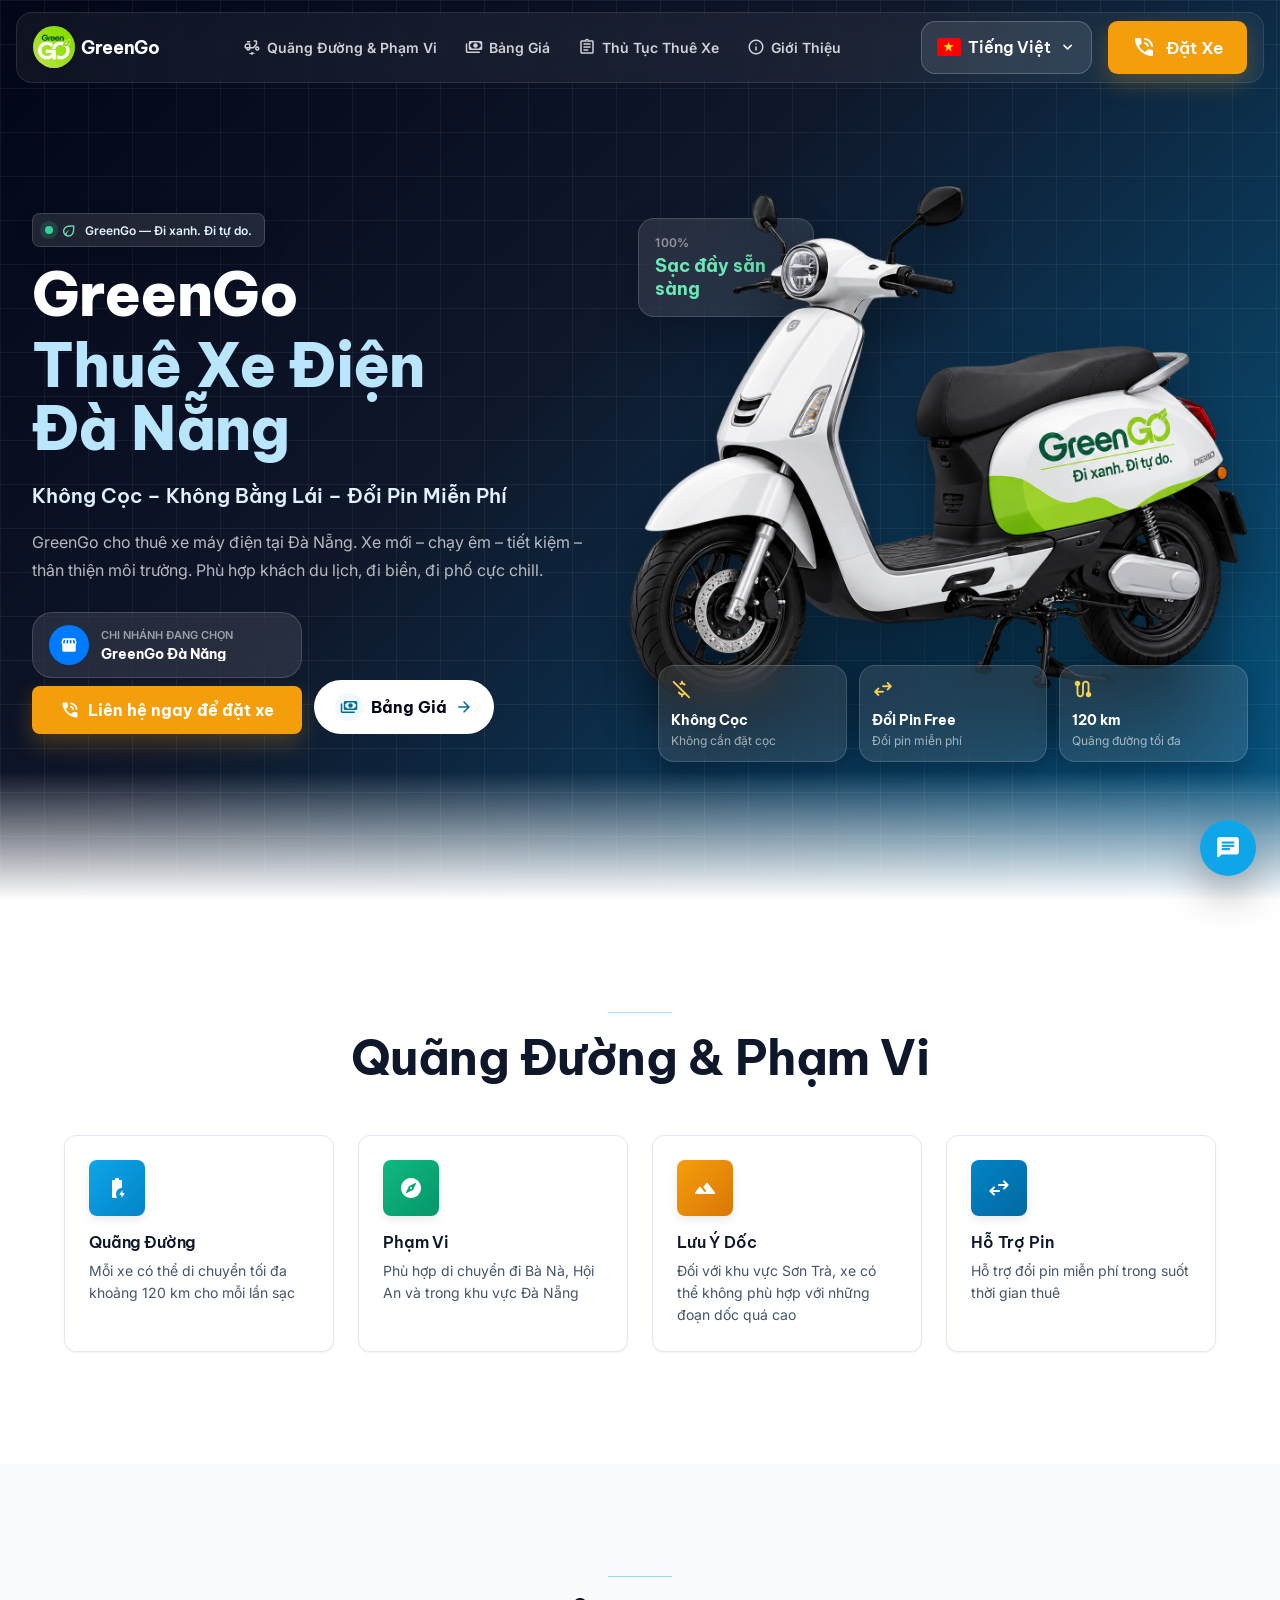
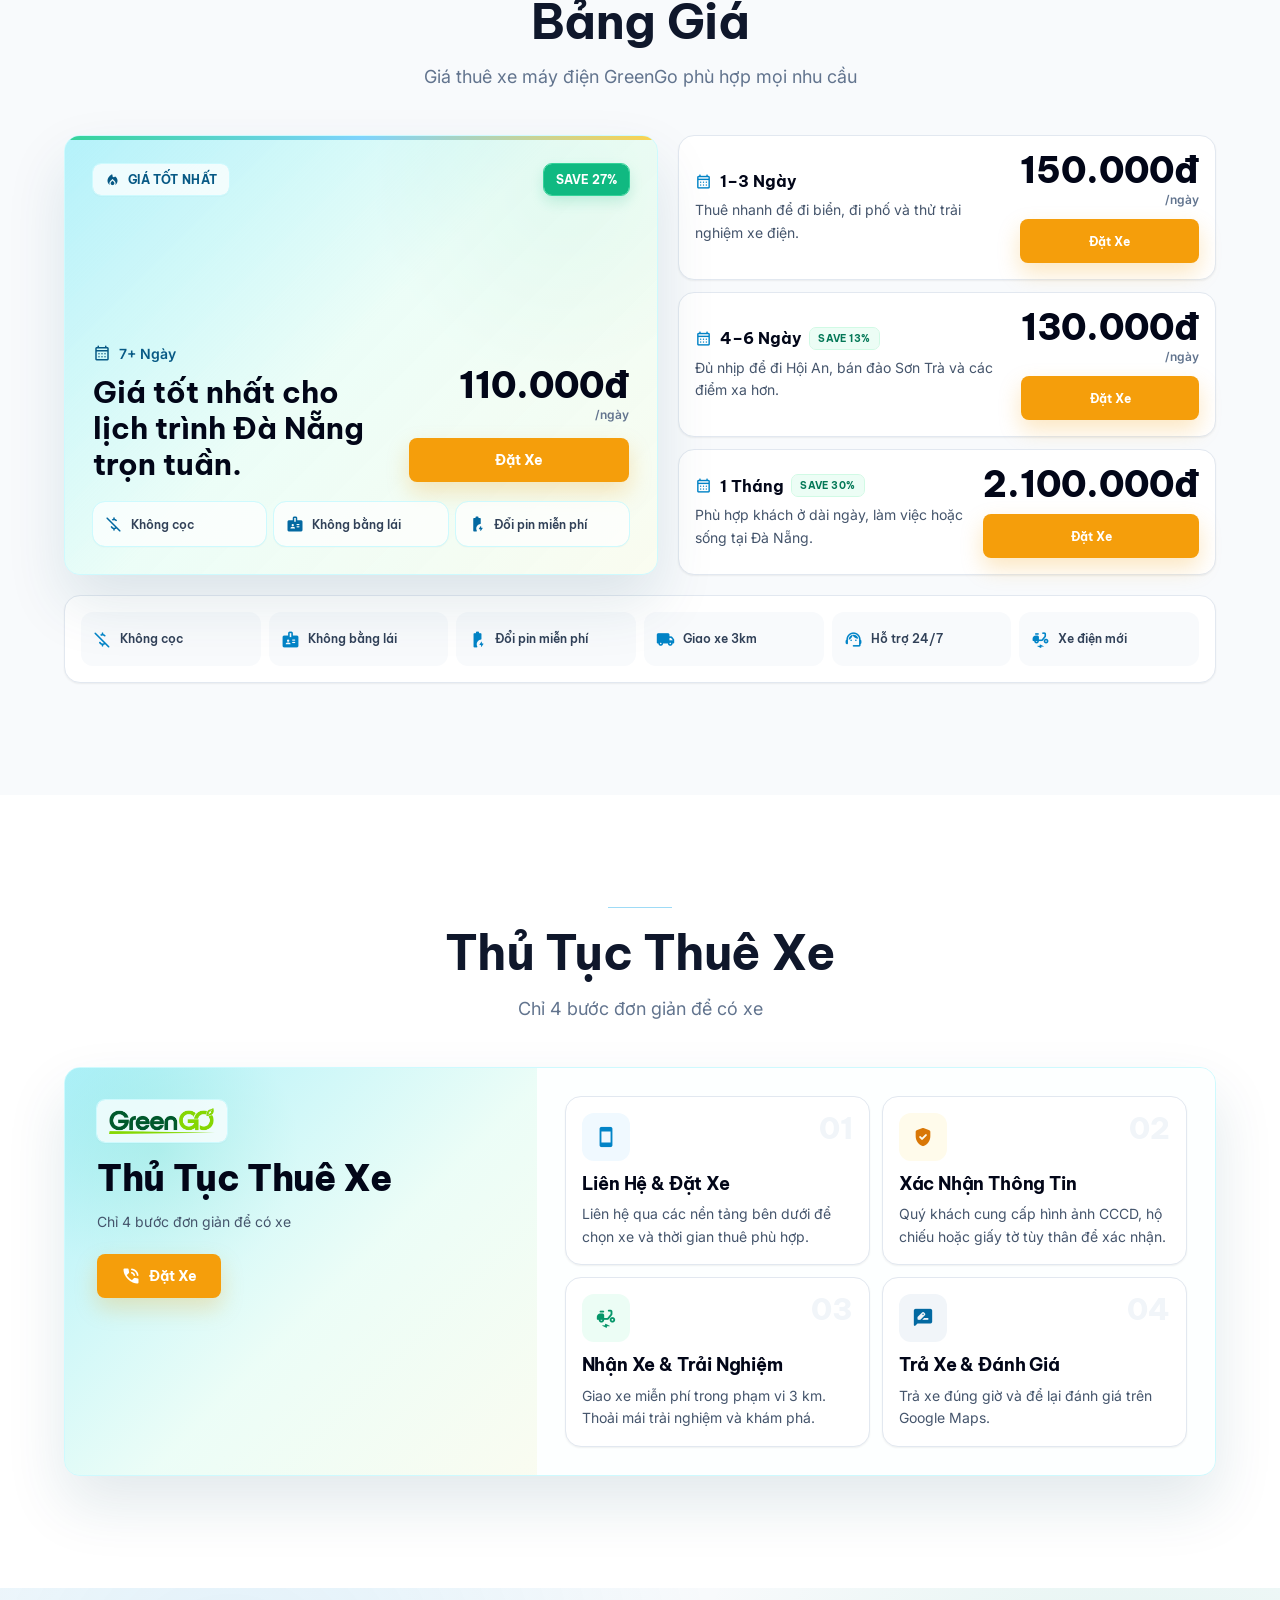
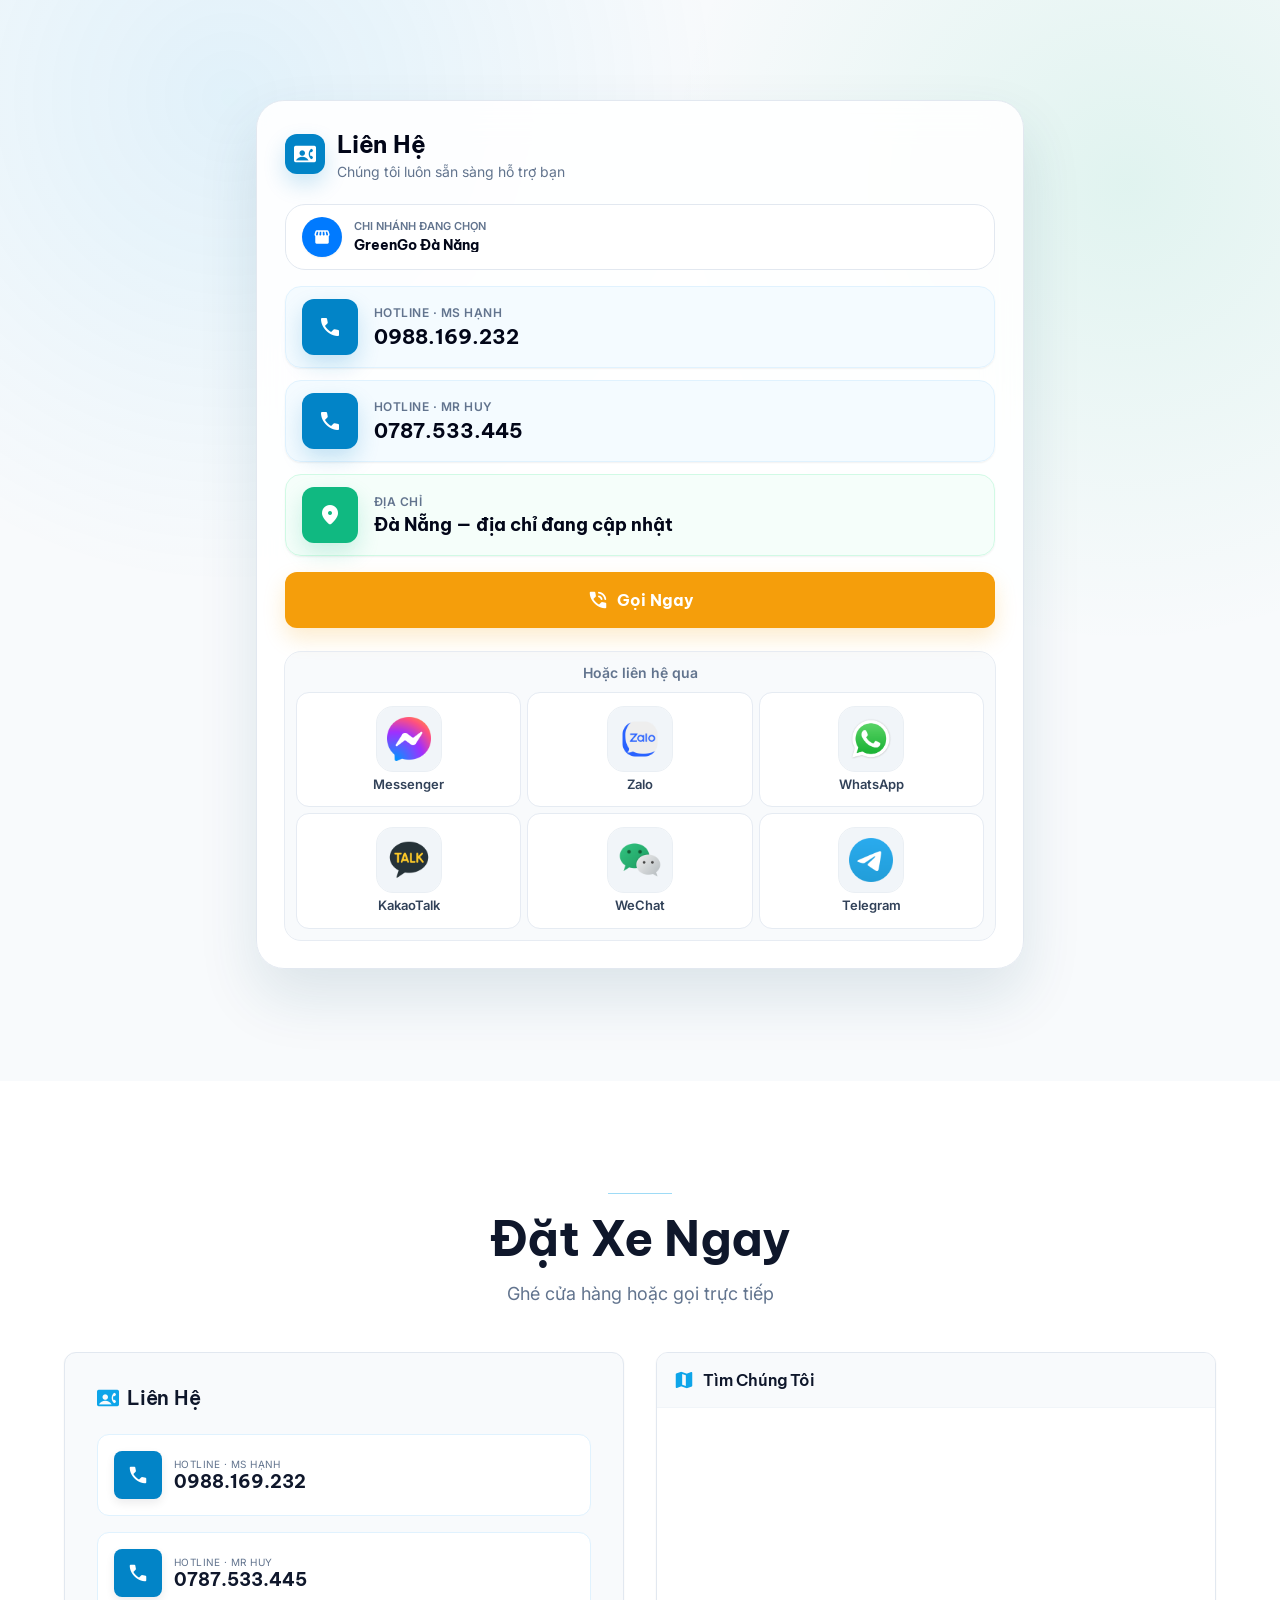
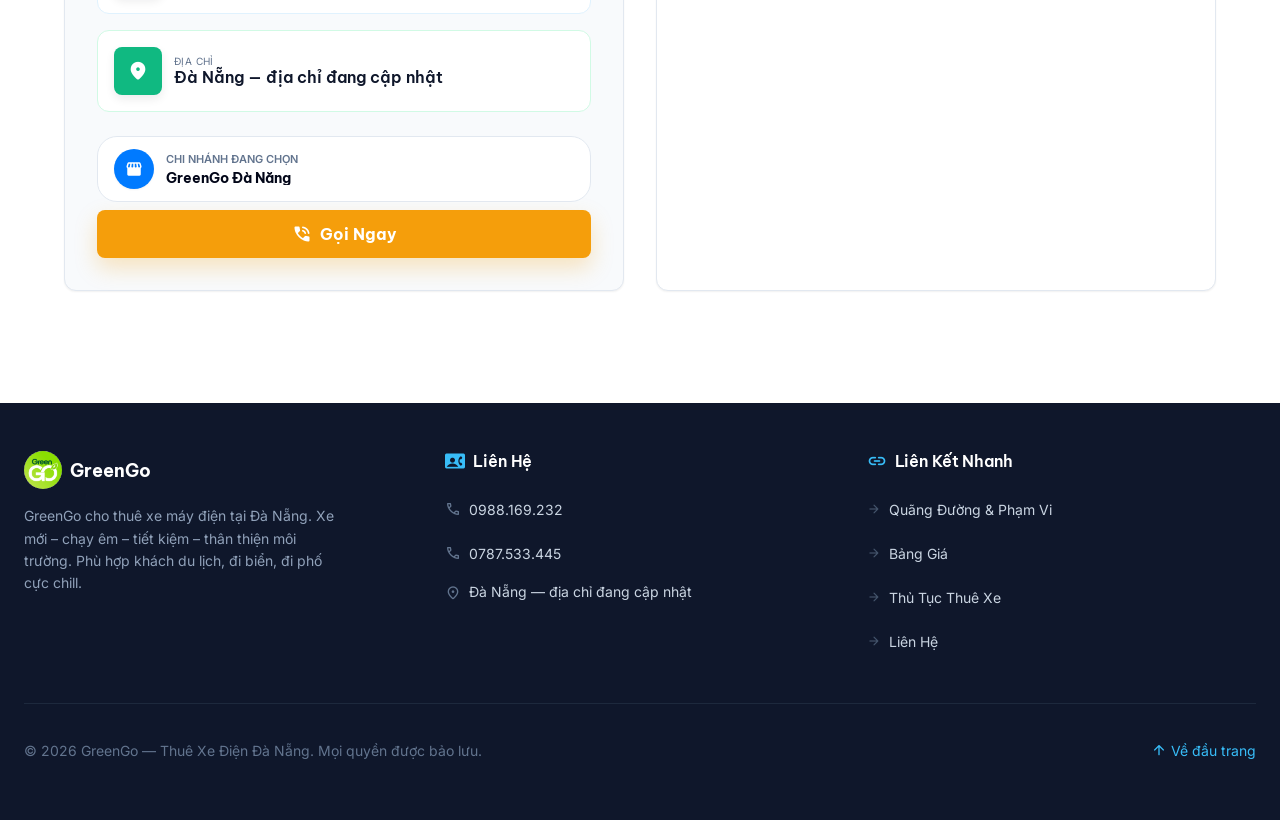
==== commit 26a91b53: "Thêm ba trang con và tách CSS/JS dùng chung - Tách <style> và <script> của trang chủ ra assets/site." ====
--- a/index.html
+++ b/index.html
@@ -11,853 +11,7 @@
 <link rel="preconnect" href="https://fonts.gstatic.com" crossorigin />
 <link href="https://fonts.googleapis.com/css2?family=Be+Vietnam+Pro:wght@400;500;600;700;800&family=Inter:wght@400;500;600;700&display=swap" rel="stylesheet" />
 <link href="https://fonts.googleapis.com/css2?family=Material+Symbols+Rounded:opsz,wght,FILL,GRAD@20..48,400,0..1,0&display=block" rel="stylesheet" />
-<style>
-/* ============================================================
-   Design tokens — trích từ hệ màu của bản gốc
-   ============================================================ */
-:root{
-  --primary-50:#f0f9ff;  --primary-100:#e0f2fe; --primary-200:#bae6fd; --primary-300:#7dd3fc;
-  --primary-400:#38bdf8; --primary-500:#0ea5e9; --primary-600:#0284c7; --primary-700:#0369a1;
-  --primary-800:#075985; --primary-900:#0c4a6e;
-
-  --accent-50:#fffbeb;  --accent-300:#fcd34d; --accent-400:#fbbf24; --accent-500:#f59e0b;
-  --accent-600:#d97706; --accent-700:#b45309;
-
-  --eco-50:#ecfdf5;  --eco-100:#d1fae5; --eco-200:#a7f3d0; --eco-300:#6ee7b7;
-  --eco-400:#34d399; --eco-500:#10b981; --eco-600:#059669; --eco-700:#047857;
-
-  --slate-50:#f8fafc;  --slate-100:#f1f5f9; --slate-200:#e2e8f0; --slate-300:#cad5e2;
-  --slate-400:#90a1b9; --slate-500:#62748e; --slate-600:#45556c; --slate-700:#314158;
-  --slate-800:#1d293d; --slate-900:#0f172b; --slate-950:#020618;
-
-  --cyan-50:#ecfeff; --cyan-100:#cefafe;
-  --ios-blue:#007AFF;
-
-  --font-body:'Inter',system-ui,-apple-system,'Segoe UI',sans-serif;
-  --font-display:'Be Vietnam Pro',var(--font-body);
-
-  --radius-sm:.5rem; --radius:.75rem; --radius-lg:1rem; --radius-xl:1.25rem; --radius-2xl:20px;
-  --shadow-sm:0 1px 2px rgba(2,6,23,.06);
-  --shadow-md:0 4px 10px rgba(2,6,23,.08);
-  --shadow-lg:0 10px 22px rgba(2,6,23,.10);
-  --shadow-xl:0 20px 40px rgba(2,6,23,.10);
-  --shadow-2xl:0 28px 60px rgba(13,78,100,.12);
-  --header-h:68px;
-}
-
-*,*::before,*::after{box-sizing:border-box}
-html{scroll-behavior:smooth;scroll-padding-top:88px;-webkit-text-size-adjust:100%}
-body{
-  margin:0;font-family:var(--font-body);background:#fff;color:var(--slate-900);
-  -webkit-font-smoothing:antialiased;-moz-osx-font-smoothing:grayscale;
-  overflow-x:hidden;
-}
-img{max-width:100%;display:block}
-a{color:inherit;text-decoration:none}
-button{font:inherit;color:inherit;background:none;border:0;cursor:pointer}
-h1,h2,h3,h4,strong,b{font-family:var(--font-display);margin:0;letter-spacing:-.01em}
-.price-amount,.price-pitch,.step-num,.tag-save,.tag-best,.chip-save,.benefit span:last-child,.perk span:last-child,.hero-lead{font-family:var(--font-display)}
-p{margin:0}
-
-.material-symbols-rounded{
-  font-family:'Material Symbols Rounded';font-weight:400;font-style:normal;
-  line-height:1;letter-spacing:normal;text-transform:none;display:inline-block;
-  white-space:nowrap;word-wrap:normal;direction:ltr;user-select:none;
-  -webkit-font-feature-settings:'liga';-webkit-font-smoothing:antialiased;
-  font-variation-settings:'FILL' 0,'wght' 400,'GRAD' 0,'opsz' 24;
-  font-size:24px;flex-shrink:0;
-}
-.ico-fill{font-variation-settings:'FILL' 1,'wght' 400,'GRAD' 0,'opsz' 24}
-.s14{font-size:14px}.s15{font-size:15px}.s16{font-size:16px}.s17{font-size:17px}
-.s18{font-size:18px}.s19{font-size:19px}.s20{font-size:20px}.s22{font-size:22px}
-.s24{font-size:24px}.s26{font-size:26px}
-
-.wrap{width:100%;margin-inline:auto;padding-inline:1rem}
-.w-7xl{max-width:80rem}.w-6xl{max-width:72rem}.w-5xl{max-width:64rem}.w-3xl{max-width:48rem}
-.section{padding:3.5rem 1rem}
-.sr-only{position:absolute;width:1px;height:1px;overflow:hidden;clip:rect(0 0 0 0);white-space:nowrap}
-
-/* Scroll reveal */
-[data-reveal]{opacity:0;transform:translateY(12px);transition:opacity .55s cubic-bezier(.22,1,.36,1),transform .55s cubic-bezier(.22,1,.36,1)}
-[data-reveal].is-in{opacity:1;transform:none}
-@media (prefers-reduced-motion:reduce){
-  html{scroll-behavior:auto}
-  [data-reveal]{opacity:1;transform:none;transition:none}
-}
-
-/* ============================================================
-   Nút chung
-   ============================================================ */
-.btn{
-  display:inline-flex;align-items:center;justify-content:center;gap:.5rem;
-  min-height:44px;border-radius:var(--radius-sm);
-  font-family:var(--font-display);font-weight:700;
-  transition:background-color .2s,box-shadow .2s,transform .12s;
-}
-.btn:active{transform:scale(.98)}
-.btn:focus-visible{outline:none;box-shadow:0 0 0 4px rgba(125,211,252,.4)}
-.btn-accent{
-  background:var(--accent-500);color:#fff;
-  box-shadow:0 10px 22px rgba(245,158,11,.25);
-}
-.btn-accent:hover{background:var(--accent-600);box-shadow:0 20px 40px rgba(245,158,11,.25)}
-.btn-sm{padding:.625rem 1.25rem;font-size:.875rem;font-weight:600}
-/* nút ngôn ngữ + nút Đặt Xe trên header: to hơn 2% */
-/* nút ngôn ngữ + nút Đặt Xe trên header: to hơn 20% */
-.header-right{--btn-scale:1.2}
-.header-right .lang-btn{
-  min-height:calc(44px * var(--btn-scale));
-  padding:calc(.5rem * var(--btn-scale)) calc(.75rem * var(--btn-scale));
-  gap:calc(.375rem * var(--btn-scale));
-  font-size:calc(.8125rem * var(--btn-scale));
-  border-radius:calc(var(--radius) * var(--btn-scale));
-}
-.header-right .lang-btn img{width:calc(20px * var(--btn-scale));height:calc(15px * var(--btn-scale))}
-.header-right .lang-btn .material-symbols-rounded{font-size:calc(16px * var(--btn-scale))}
-.header-right .btn-sm{
-  min-height:calc(44px * var(--btn-scale));
-  padding:calc(.625rem * var(--btn-scale)) calc(1.25rem * var(--btn-scale));
-  gap:calc(.5rem * var(--btn-scale));
-  font-size:calc(.875rem * var(--btn-scale));
-  border-radius:calc(var(--radius-sm) * var(--btn-scale));
-}
-.header-right .btn-sm .material-symbols-rounded{font-size:calc(20px * var(--btn-scale))}
-.btn-md{padding:.75rem 1.25rem;font-size:.875rem}
-.btn-lg{padding:.875rem 1.75rem;font-size:1rem}
-.btn-block{width:100%}
-
-/* ============================================================
-   Header
-   ============================================================ */
-.site-header{
-  position:fixed;inset:0 0 auto 0;z-index:50;padding:.5rem;
-  transition:padding .2s;
-}
-.header-bar{
-  max-width:80rem;margin-inline:auto;display:flex;align-items:center;
-  justify-content:space-between;gap:.5rem;
-  border-radius:var(--radius-lg);padding:.5rem .625rem;
-  border:1px solid rgba(255,255,255,.10);background:rgba(255,255,255,.05);
-  -webkit-backdrop-filter:blur(6px);backdrop-filter:blur(6px);
-  transition:background-color .2s,border-color .2s,box-shadow .2s;
-}
-.site-header.scrolled .header-bar{
-  background:rgba(255,255,255,.92);border-color:var(--slate-200);
-  box-shadow:0 8px 24px rgba(2,6,23,.08);
-  -webkit-backdrop-filter:blur(14px);backdrop-filter:blur(14px);
-}
-.brand{display:flex;align-items:center;gap:.375rem;min-height:44px;padding-right:.25rem;border-radius:var(--radius);transition:opacity .2s}
-.brand:hover{opacity:.9}
-.brand-mark{
-  width:38px;height:38px;flex-shrink:0;border-radius:999px;object-fit:contain;
-  box-shadow:var(--shadow-md);
-}
-.brand-name{
-  font-family:var(--font-display);font-weight:700;font-size:13px;letter-spacing:-.02em;
-  white-space:nowrap;color:#fff;transition:color .15s;
-}
-.site-header.scrolled .brand-name{color:var(--slate-900)}
-
-.main-nav{display:none;align-items:center;gap:.25rem}
-.nav-link{
-  display:flex;align-items:center;gap:.375rem;min-height:40px;padding:.5rem .75rem;
-  border-radius:var(--radius-sm);font-size:.875rem;font-weight:600;
-  color:rgba(255,255,255,.8);transition:color .15s,background-color .15s;
-}
-.nav-link:hover{color:#fff;background:rgba(255,255,255,.1)}
-.site-header.scrolled .nav-link{color:var(--slate-600)}
-.site-header.scrolled .nav-link:hover{color:var(--primary-700);background:var(--primary-50)}
-
-.header-right{display:none;align-items:center;gap:1rem}
-.header-mobile{display:flex;align-items:center;gap:.375rem;min-width:0}
-
-.lang-btn{
-  display:flex;align-items:center;gap:.375rem;min-height:44px;padding:.5rem .625rem;
-  border-radius:var(--radius);border:1px solid rgba(255,255,255,.2);
-  background:rgba(255,255,255,.1);color:#fff;font-size:.75rem;font-weight:600;
-  transition:background-color .15s,border-color .15s,color .15s;
-}
-.lang-btn:hover{background:rgba(255,255,255,.2)}
-.site-header.scrolled .lang-btn{background:var(--slate-50);border-color:var(--slate-200);color:var(--slate-700)}
-.site-header.scrolled .lang-btn:hover{background:var(--slate-100)}
-.lang-btn img{width:20px;height:15px;border-radius:2px;object-fit:cover}
-.lang-btn .label{font-family:var(--font-display);line-height:1;white-space:nowrap}
-
-.icon-btn{
-  display:grid;place-items:center;min-height:44px;min-width:40px;padding:.5rem;
-  border-radius:var(--radius);color:#fff;transition:background-color .15s,color .15s;
-}
-.icon-btn:hover{background:rgba(255,255,255,.1)}
-.site-header.scrolled .icon-btn{color:var(--slate-800)}
-.site-header.scrolled .icon-btn:hover{background:var(--slate-100)}
-
-/* dropdown chung */
-.dd{position:relative}
-.dd-menu{
-  position:absolute;z-index:60;top:calc(100% + .5rem);right:0;min-width:196px;
-  background:#fff;border:1px solid var(--slate-200);border-radius:var(--radius-lg);
-  box-shadow:var(--shadow-xl);padding:.375rem;
-  opacity:0;visibility:hidden;transform:translateY(-6px);
-  transition:opacity .16s,transform .16s,visibility .16s;
-}
-.dd.open .dd-menu{opacity:1;visibility:visible;transform:none}
-.dd.open .chev{transform:rotate(180deg)}
-.chev{transition:transform .2s}
-.dd-item{
-  display:flex;align-items:center;gap:.625rem;width:100%;text-align:left;
-  padding:.625rem .75rem;border-radius:.625rem;font-size:.875rem;font-weight:600;
-  color:var(--slate-700);transition:background-color .12s,color .12s;
-}
-.dd-item:hover{background:var(--primary-50);color:var(--primary-800)}
-.dd-item.active{background:var(--primary-50);color:var(--primary-800)}
-.dd-item img{width:20px;height:15px;border-radius:2px;object-fit:cover;flex-shrink:0}
-
-/* menu mobile */
-.mobile-panel{
-  position:fixed;inset:var(--header-h) .5rem auto .5rem;z-index:45;
-  background:#fff;border:1px solid var(--slate-200);border-radius:var(--radius-lg);
-  box-shadow:var(--shadow-xl);padding:.5rem;
-  opacity:0;visibility:hidden;transform:translateY(-10px);
-  transition:opacity .2s,transform .2s,visibility .2s;
-}
-.mobile-panel.open{opacity:1;visibility:visible;transform:none}
-.mobile-panel a{
-  display:flex;align-items:center;gap:.625rem;min-height:48px;padding:.625rem .75rem;
-  border-radius:.625rem;font-size:.9375rem;font-weight:600;color:var(--slate-700);
-}
-.mobile-panel a:hover{background:var(--primary-50);color:var(--primary-800)}
-.mobile-panel .btn{margin-top:.5rem;width:100%}
-
-/* ============================================================
-   Hero
-   ============================================================ */
-.hero{
-  position:relative;isolation:isolate;display:flex;align-items:center;
-  min-height:100svh;overflow:hidden;background:var(--slate-950);
-}
-.hero-bg{position:absolute;inset:0;background:linear-gradient(135deg,#020617 0%,#0f172a 42%,#075985 100%)}
-.hero-grid{
-  position:absolute;inset:0;opacity:.7;
-  background-image:linear-gradient(rgba(255,255,255,.08) 1px,transparent 1px),
-                   linear-gradient(90deg,rgba(255,255,255,.08) 1px,transparent 1px);
-  background-size:44px 44px;
-}
-.hero-fade{position:absolute;inset:auto 0 0 0;height:80px;background:linear-gradient(to top,#fff,transparent)}
-.hero-inner{position:relative;width:100%;max-width:80rem;margin-inline:auto;padding:6rem 1rem 2.5rem}
-.hero-cols{display:grid;gap:1.75rem;align-items:center}
-.hero-copy{max-width:42rem;color:#fff}
-
-.badge-eco{
-  display:inline-flex;align-items:center;gap:.5rem;max-width:100%;margin-bottom:1rem;
-  border-radius:var(--radius-sm);border:1px solid rgba(255,255,255,.15);
-  background:rgba(255,255,255,.1);padding:.5rem .75rem;
-  font-size:.75rem;font-weight:600;color:var(--primary-100);
-  box-shadow:0 10px 22px rgba(2,6,23,.2);-webkit-backdrop-filter:blur(6px);backdrop-filter:blur(6px);
-}
-.dot-eco{width:8px;height:8px;border-radius:999px;background:var(--eco-400);box-shadow:0 0 0 5px rgba(52,211,153,.16)}
-.badge-eco .txt{overflow:hidden;text-overflow:ellipsis;white-space:nowrap}
-
-.hero h1{font-size:2.35rem;font-weight:800;line-height:1.05}
-.hero h1 .sub{display:block;margin-top:.5rem;color:var(--primary-200)}
-.hero h1 .sub > span{display:block}
-.hero-lead{margin-top:1rem;max-width:36rem;font-size:1rem;font-weight:600;line-height:1.6;color:#dff2fe}
-.hero-desc{margin-top:.75rem;max-width:36rem;font-size:.875rem;line-height:1.5rem;color:rgba(255,255,255,.7)}
-.hero-actions{display:flex;flex-direction:column;gap:.5rem;margin-top:1.5rem;min-width:0}
-.hero-actions .stack{display:flex;flex-direction:column;gap:.5rem;min-width:0;width:100%}
-
-/* chọn chi nhánh */
-.branch-btn{
-  display:flex;align-items:center;justify-content:space-between;gap:.75rem;
-  width:100%;min-height:60px;padding:.75rem 1rem;text-align:left;
-  border-radius:var(--radius-2xl);border:1px solid rgba(255,255,255,.15);
-  background:rgba(255,255,255,.1);color:#fff;
-  -webkit-backdrop-filter:blur(18px);backdrop-filter:blur(18px);
-  transition:background-color .2s,border-color .2s,transform .12s;
-}
-.branch-btn:active{transform:scale(.99)}
-.branch-btn:hover{background:rgba(255,255,255,.14)}
-.branch-btn .left{display:flex;align-items:center;gap:.75rem;min-width:0}
-.branch-ico{
-  width:40px;height:40px;flex-shrink:0;display:grid;place-items:center;border-radius:999px;
-  background:var(--ios-blue);color:#fff;box-shadow:var(--shadow-sm);
-}
-.branch-label{display:block;font-size:11px;font-weight:600;text-transform:uppercase;line-height:1;color:rgba(255,255,255,.55)}
-.branch-value{display:block;margin-top:.375rem;font-family:var(--font-display);font-size:.875rem;font-weight:700;line-height:1;overflow:hidden;text-overflow:ellipsis;white-space:nowrap}
-.branch-btn.on-light{border-color:var(--slate-200);background:#fff;color:var(--slate-950)}
-.branch-btn.on-light:hover{border-color:var(--primary-200);background:rgba(240,249,255,.55)}
-.branch-btn.on-light .branch-label{color:var(--slate-500)}
-.branch-menu{left:0;right:0;min-width:0}
-.is-static .chev{display:none}
-.is-static .dd-menu{display:none}
-.is-static .branch-btn{cursor:default}
-.is-static .branch-btn:active{transform:none}
-.branch-menu .dd-item{flex-direction:column;align-items:flex-start;gap:.25rem}
-.branch-menu .dd-item .nm{font-family:var(--font-display);font-weight:700;color:var(--slate-900)}
-.branch-menu .dd-item .ar{font-size:.75rem;font-weight:500;color:var(--slate-500);line-height:1.35}
-.branch-menu .dd-item.active .nm{color:var(--primary-800)}
-
-.hero-cta{
-  display:inline-flex;align-items:center;justify-content:center;gap:.5rem;
-  min-height:60px;width:100%;padding:.75rem 1.25rem;
-  border-radius:var(--radius-2xl);border:1px solid rgba(255,255,255,.15);
-  background:rgba(255,255,255,.1);color:#fff;
-  font-family:var(--font-display);font-size:1rem;font-weight:700;
-  -webkit-backdrop-filter:blur(18px);backdrop-filter:blur(18px);
-  transition:background-color .15s;
-}
-.hero-cta:hover{background:rgba(255,255,255,.15)}
-.hero-cta .pill{width:28px;height:28px;flex-shrink:0;display:grid;place-items:center;border-radius:999px;background:rgba(255,255,255,.1);color:var(--primary-200)}
-.hero-cta .arw{color:var(--primary-200);transition:transform .15s}
-.hero-cta:hover .arw{transform:translateX(2px)}
-.hero-book{min-height:60px;border-radius:var(--radius-2xl);padding:.875rem 1.5rem;font-size:1rem;width:100%}
-
-.hero-visual{position:relative}
-.hero-stage{position:relative;margin-inline:auto;max-width:520px}
-.hero-shadow{position:absolute;inset:auto 2.5rem 2.5rem 2.5rem;height:64px;border-radius:999px;background:rgba(0,0,0,.3);filter:blur(28px)}
-.hero-float{
-  display:none;position:absolute;left:.75rem;top:2rem;width:11rem;
-  border-radius:var(--radius-lg);border:1px solid rgba(255,255,255,.15);
-  background:rgba(255,255,255,.1);padding:1rem;color:#fff;
-  box-shadow:0 20px 40px rgba(2,6,23,.2);-webkit-backdrop-filter:blur(18px);backdrop-filter:blur(18px);
-}
-.hero-float .k{font-size:.75rem;font-weight:600;text-transform:uppercase;letter-spacing:.03em;color:rgba(255,255,255,.5)}
-.hero-float .v{margin-top:.25rem;font-family:var(--font-display);font-size:1.125rem;font-weight:700;color:var(--eco-300)}
-.hero-bike{
-  position:relative;z-index:10;margin-inline:auto;width:92%;max-width:430px;height:auto;
-  filter:drop-shadow(0 25px 25px rgba(0,0,0,.35));transition:transform .5s;
-}
-.hero-bike:hover{transform:translateY(-4px)}
-.hero-stats{position:relative;z-index:20;margin-top:-.75rem;display:grid;grid-template-columns:1fr;gap:.5rem}
-.stat{
-  display:flex;align-items:center;gap:.75rem;padding:.75rem;color:#fff;
-  border-radius:var(--radius);border:1px solid rgba(255,255,255,.15);
-  background:rgba(255,255,255,.1);box-shadow:0 10px 22px rgba(2,6,23,.2);
-  -webkit-backdrop-filter:blur(18px);backdrop-filter:blur(18px);
-}
-.stat .ic{width:36px;height:36px;flex-shrink:0;display:grid;place-items:center;border-radius:var(--radius-sm);background:rgba(251,191,36,.15);color:var(--accent-300)}
-.stat .t{font-family:var(--font-display);font-size:.875rem;font-weight:700;line-height:1.2}
-.stat .d{margin-top:.25rem;font-size:.75rem;line-height:1.35;color:rgba(255,255,255,.6)}
-
-/* ============================================================
-   Tiêu đề section
-   ============================================================ */
-.sec-head{max-width:48rem;margin:0 auto 2rem;text-align:center}
-.sec-rule{width:64px;height:1px;margin:0 auto 1rem;background:rgba(14,165,233,.4)}
-.sec-head h2{font-size:1.5rem;font-weight:700;line-height:1.2;margin-bottom:.75rem;color:var(--slate-900)}
-.sec-head p{font-size:.875rem;color:var(--slate-500);max-width:42rem;margin-inline:auto}
-
-/* ============================================================
-   Quãng đường & phạm vi
-   ============================================================ */
-.range-grid{display:grid;grid-template-columns:repeat(2,minmax(0,1fr));gap:.75rem}
-.range-card{
-  position:relative;border-radius:var(--radius);border:1px solid var(--slate-200);
-  background:#fff;padding:1rem;box-shadow:var(--shadow-sm);
-  transition:border-color .3s,box-shadow .3s,transform .3s;
-}
-.range-card:hover{border-color:var(--primary-200);box-shadow:0 20px 40px rgba(12,74,110,.06)}
-.range-ico{
-  width:44px;height:44px;margin-bottom:.75rem;display:grid;place-items:center;
-  border-radius:var(--radius-sm);color:#fff;box-shadow:var(--shadow-md);transition:transform .3s;
-}
-.range-card:hover .range-ico{transform:translateY(-2px)}
-.g-primary{background:linear-gradient(to bottom right,var(--primary-500),var(--primary-600))}
-.g-eco{background:linear-gradient(to bottom right,var(--eco-500),var(--eco-600))}
-.g-accent{background:linear-gradient(to bottom right,var(--accent-500),var(--accent-600))}
-.g-primary-d{background:linear-gradient(to bottom right,var(--primary-600),var(--primary-700))}
-.range-card h3{font-size:.875rem;font-weight:600;color:var(--slate-900);margin-bottom:.25rem}
-.range-card p{font-size:.75rem;line-height:1.6;color:var(--slate-600)}
-
-/* ============================================================
-   Bảng giá
-   ============================================================ */
-.pricing{background:var(--slate-50)}
-.price-grid{display:grid;gap:1rem}
-.price-hero{
-  position:relative;overflow:hidden;border-radius:var(--radius);
-  border:1px solid var(--cyan-100);background:var(--cyan-50);
-  padding:1rem;color:var(--slate-950);box-shadow:var(--shadow-2xl);
-}
-.price-hero-glow{
-  position:absolute;inset:0;
-  background:linear-gradient(135deg,rgba(34,211,238,.28),rgba(236,253,245,.78) 48%,rgba(255,251,235,.74)),
-             radial-gradient(circle at 84% 12%,rgba(16,185,129,.22),transparent 30%);
-}
-.price-hero-top{position:absolute;inset:0 0 auto 0;height:4px;background:linear-gradient(to right,var(--eco-400),var(--primary-300),var(--accent-300))}
-.price-hero-body{position:relative;display:flex;flex-direction:column;height:100%}
-.price-hero-meta{display:flex;flex-wrap:wrap;align-items:center;justify-content:space-between;gap:.5rem;margin-bottom:1.25rem}
-.tag-best{
-  display:inline-flex;align-items:center;gap:.5rem;border-radius:var(--radius-sm);
-  background:rgba(255,255,255,.75);padding:.5rem .75rem;
-  font-size:.75rem;font-weight:700;text-transform:uppercase;letter-spacing:.03em;
-  color:var(--primary-800);box-shadow:var(--shadow-sm);outline:1px solid var(--cyan-100);
-}
-.tag-save{
-  border-radius:var(--radius-sm);background:var(--eco-500);padding:.5rem .75rem;
-  font-size:.75rem;font-weight:700;color:#fff;box-shadow:0 6px 14px rgba(16,185,129,.2);
-  outline:1px solid var(--eco-400);
-}
-.price-hero-main{display:grid;flex:1;gap:1.25rem}
-.price-dur{display:flex;align-items:center;gap:.5rem;margin-bottom:.75rem;font-size:.875rem;font-weight:600;color:var(--primary-800)}
-.price-pitch{max-width:28rem;font-family:var(--font-display);font-size:1.25rem;font-weight:700;line-height:1.2;color:var(--slate-950)}
-.price-amount{font-family:var(--font-display);font-size:1.5rem;font-weight:800;line-height:1;color:var(--slate-950)}
-.price-unit{margin-top:.25rem;font-size:.75rem;font-weight:600;color:var(--slate-500)}
-.price-usd{margin-top:.125rem;font-size:.75rem;font-weight:600;color:var(--slate-400);white-space:nowrap}
-.price-usd[hidden]{display:none}
-.price-perks{display:grid;grid-template-columns:1fr;gap:.5rem;margin-top:1.25rem}
-.perk{
-  display:flex;align-items:center;gap:.5rem;min-height:44px;min-width:0;
-  border-radius:var(--radius);background:rgba(255,255,255,.7);padding:.5rem .75rem;
-  box-shadow:var(--shadow-sm);outline:1px solid var(--cyan-100);
-}
-.perk .material-symbols-rounded{color:var(--primary-700)}
-.perk span:last-child{font-size:.75rem;font-weight:600;color:var(--slate-700);overflow:hidden;text-overflow:ellipsis;white-space:nowrap}
-
-.price-list{display:grid;gap:.75rem}
-.price-row{
-  border-radius:var(--radius);border:1px solid var(--slate-200);background:#fff;padding:1rem;
-  box-shadow:var(--shadow-sm);transition:border-color .2s,box-shadow .2s;
-}
-.price-row:hover{border-color:var(--primary-200);box-shadow:0 20px 40px rgba(12,74,110,.06)}
-.price-row-in{display:grid;gap:1rem}
-.price-row-head{display:flex;flex-wrap:wrap;align-items:center;gap:.5rem;margin-bottom:.5rem}
-.price-row-title{display:flex;align-items:center;gap:.5rem;font-family:var(--font-display);font-size:1rem;font-weight:700;color:var(--slate-950)}
-.price-row-title .material-symbols-rounded{color:var(--primary-600)}
-.chip-save{
-  border-radius:.375rem;background:var(--eco-50);padding:.25rem .5rem;
-  font-size:10px;font-weight:700;text-transform:uppercase;letter-spacing:.04em;
-  color:var(--eco-700);outline:1px solid var(--eco-100);
-}
-.price-row p{font-size:.875rem;line-height:1.6;color:var(--slate-600)}
-.price-row-right{display:flex;align-items:flex-end;justify-content:space-between;gap:.75rem}
-.price-row-right .btn{margin-top:.75rem;min-width:112px;padding:.625rem 1rem;font-size:.75rem}
-
-.benefit-strip{
-  margin-top:1rem;border-radius:var(--radius);border:1px solid var(--slate-200);
-  background:#fff;padding:.75rem;box-shadow:var(--shadow-sm);
-}
-.benefit-grid{display:grid;grid-template-columns:repeat(2,minmax(0,1fr));gap:.5rem}
-.benefit{
-  display:flex;align-items:center;gap:.5rem;min-height:54px;min-width:0;
-  border-radius:var(--radius);background:var(--slate-50);padding:.5rem .75rem;
-  transition:background-color .15s;
-}
-.benefit:hover{background:var(--primary-50)}
-.benefit .material-symbols-rounded{color:var(--primary-600)}
-.benefit span:last-child{font-size:.75rem;font-weight:600;line-height:1.2;color:var(--slate-700)}
-
-/* ============================================================
-   Thủ tục
-   ============================================================ */
-.proc-card{overflow:hidden;border-radius:var(--radius);border:1px solid var(--cyan-100);background:var(--cyan-50);box-shadow:var(--shadow-2xl)}
-.proc-split{display:grid}
-.proc-side{position:relative;padding:1.25rem;color:var(--slate-950)}
-.proc-side-glow{
-  position:absolute;inset:0;
-  background:linear-gradient(135deg,rgba(34,211,238,.30),rgba(236,253,245,.82) 56%,rgba(255,251,235,.72)),
-             radial-gradient(circle at 20% 20%,rgba(16,185,129,.20),transparent 28%);
-}
-.proc-side-in{position:relative}
-.proc-logo{height:22px;width:auto;display:block}
-@media (min-width:640px){.proc-logo{height:26px}}
-.proc-side h3{font-family:var(--font-display);font-size:1.5rem;font-weight:800;line-height:1.15;color:var(--slate-950)}
-.proc-side p{margin-top:.75rem;max-width:24rem;font-size:.875rem;line-height:1.6;color:var(--slate-600)}
-.proc-steps-wrap{background:rgba(255,255,255,.9);padding:.75rem}
-.proc-steps{position:relative;display:grid;gap:.75rem}
-.step{
-  position:relative;border-radius:var(--radius);border:1px solid var(--slate-200);
-  background:#fff;padding:.75rem;box-shadow:var(--shadow-sm);
-  transition:border-color .2s,box-shadow .2s;
-}
-.step:hover{border-color:var(--primary-200);box-shadow:0 20px 40px rgba(12,74,110,.06)}
-.step-top{display:flex;align-items:flex-start;justify-content:space-between;gap:.75rem;margin-bottom:.75rem}
-.step-ico{width:40px;height:40px;display:grid;place-items:center;border-radius:var(--radius-sm)}
-.step-ico.p{background:var(--primary-50);color:var(--primary-600)}
-.step-ico.a{background:var(--accent-50);color:var(--accent-600)}
-.step-ico.e{background:var(--eco-50);color:var(--eco-600)}
-.step-ico.s{background:var(--slate-100);color:var(--primary-700)}
-.step-num{font-family:var(--font-display);font-size:1.5rem;font-weight:800;line-height:1;color:var(--slate-100);transition:color .2s}
-.step:hover .step-num{color:var(--primary-100)}
-.step h3{font-size:15px;font-weight:700;line-height:1.25;color:var(--slate-950)}
-.step p{margin-top:.5rem;font-size:13px;line-height:1.6;color:var(--slate-600)}
-.step-arrow{display:flex;align-items:center;gap:.5rem;margin-top:.75rem;color:var(--slate-400)}
-.step-arrow .ln{height:1px;flex:1;background:var(--slate-200)}
-
-/* ============================================================
-   Liên hệ
-   ============================================================ */
-.contact{position:relative;overflow:hidden;background:var(--slate-50)}
-.contact-glow{
-  position:absolute;inset:0;
-  background:radial-gradient(circle at 18% 10%,rgba(14,165,233,.10),transparent 34%),
-             radial-gradient(circle at 88% 18%,rgba(16,185,129,.10),transparent 32%);
-}
-.contact-inner{position:relative;max-width:64rem;margin-inline:auto}
-.contact-card{
-  max-width:48rem;margin-inline:auto;border-radius:28px;border:1px solid var(--slate-200);
-  background:rgba(255,255,255,.9);padding:1.25rem;box-shadow:var(--shadow-2xl);
-  -webkit-backdrop-filter:blur(18px);backdrop-filter:blur(18px);
-}
-.contact-head{display:flex;align-items:center;gap:.75rem;margin-bottom:1.5rem}
-.contact-head .ic{width:40px;height:40px;display:grid;place-items:center;border-radius:var(--radius);background:var(--primary-600);color:#fff;box-shadow:0 10px 22px rgba(2,132,199,.2)}
-.contact-head h2{font-size:1.5rem;font-weight:700;color:var(--slate-950)}
-.contact-head p{margin-top:.25rem;font-size:.875rem;color:var(--slate-500)}
-.contact-rows{display:grid;gap:.75rem;margin-bottom:1rem}
-.contact-row{
-  display:flex;align-items:center;gap:1rem;min-height:76px;
-  border-radius:var(--radius-lg);border:1px solid var(--primary-100);
-  background:rgba(240,249,255,.7);padding:.75rem 1rem;box-shadow:var(--shadow-sm);
-  transition:border-color .2s,background-color .2s,box-shadow .2s,transform .12s;
-}
-.contact-row:hover{border-color:var(--primary-200);background:var(--primary-50);box-shadow:var(--shadow-md)}
-.contact-row:active{transform:scale(.99)}
-.contact-row a{display:flex;flex:1;align-items:center;gap:1rem;min-height:52px;min-width:0}
-.contact-row .ic{width:56px;height:56px;flex-shrink:0;display:grid;place-items:center;border-radius:var(--radius);background:var(--primary-600);color:#fff;box-shadow:0 10px 22px rgba(2,132,199,.2)}
-.contact-row .k{display:block;font-size:.75rem;font-weight:600;text-transform:uppercase;letter-spacing:.04em;color:var(--slate-500)}
-.contact-row .v{display:block;margin-top:.25rem;font-family:var(--font-display);font-size:1.25rem;font-weight:700;color:var(--slate-950)}
-.contact-row.map{border-color:var(--eco-100);background:rgba(236,253,245,.5)}
-.contact-row.map:hover{border-color:var(--eco-200);background:var(--eco-50)}
-.contact-row.map .ic{background:var(--eco-500);box-shadow:0 10px 22px rgba(16,185,129,.2)}
-.contact-row.map .v{font-size:1.125rem}
-.call-now{
-  display:inline-flex;align-items:center;justify-content:center;gap:.5rem;
-  width:100%;min-height:56px;margin-bottom:1.5rem;padding:.875rem 1.5rem;
-  border-radius:var(--radius);background:var(--accent-500);color:#fff;
-  font-family:var(--font-display);font-size:1rem;font-weight:700;
-  box-shadow:0 10px 22px rgba(245,158,11,.2);transition:background-color .2s,transform .12s;
-}
-.call-now:hover{background:var(--accent-600)}
-.call-now:active{transform:scale(.98)}
-.social-box{border-radius:var(--radius-lg);background:var(--slate-50);padding:.75rem;outline:1px solid rgba(226,232,240,.8)}
-.social-box>p{margin-bottom:.75rem;text-align:center;font-size:.875rem;font-weight:600;color:var(--slate-500)}
-.social-grid{display:grid;grid-template-columns:repeat(3,minmax(0,1fr));gap:.5rem}
-.social{
-  display:flex;flex-direction:column;align-items:center;justify-content:center;gap:.375rem;
-  width:100%;min-height:96px;min-width:0;padding:.875rem .625rem;
-  border-radius:var(--radius);background:#fff;color:var(--slate-700);
-  outline:1px solid rgba(226,232,240,.8);transition:background-color .15s,outline-color .15s;
-}
-.social:hover{background:var(--primary-50);outline-color:var(--primary-200)}
-.social .bx{width:56px;height:56px;flex-shrink:0;display:grid;place-items:center;overflow:hidden;border-radius:var(--radius-lg);background:var(--slate-100);outline:1px solid rgba(226,232,240,.7);transition:background-color .15s}
-.social:hover .bx{background:#fff}
-.social .bx img{width:38px;height:38px;object-fit:contain}
-.social .nm{max-width:100%;overflow:hidden;text-overflow:ellipsis;white-space:nowrap;font-size:11px;font-weight:600;line-height:1.2;color:var(--slate-700)}
-
-/* ============================================================
-   Đặt xe / bản đồ
-   ============================================================ */
-.booking-grid{display:grid;grid-template-columns:1fr;gap:1.5rem}
-.booking-panel{border-radius:var(--radius);border:1px solid var(--slate-200);background:var(--slate-50);padding:1.25rem;box-shadow:var(--shadow-sm)}
-.booking-panel h3{display:flex;align-items:center;gap:.5rem;font-size:1.125rem;font-weight:600;color:var(--slate-900);margin-bottom:1.25rem}
-.booking-panel h3 .material-symbols-rounded{color:var(--primary-500)}
-.mini-rows{display:grid;gap:1rem}
-.mini-row{
-  display:flex;align-items:center;gap:.75rem;
-  border-radius:var(--radius);border:1px solid var(--primary-100);background:#fff;padding:.75rem;
-  transition:border-color .2s,background-color .2s,box-shadow .2s,transform .12s;
-}
-.mini-row:hover{border-color:var(--primary-200);background:var(--primary-50);box-shadow:var(--shadow-md)}
-.mini-row:active{transform:scale(.98)}
-.mini-row a{display:flex;flex:1;align-items:center;gap:.75rem;min-width:0}
-.mini-row .ic{width:40px;height:40px;flex-shrink:0;display:grid;place-items:center;border-radius:var(--radius-sm);background:var(--primary-600);color:#fff;box-shadow:var(--shadow-md);transition:transform .2s}
-.mini-row:hover .ic{transform:translateY(-2px)}
-.mini-row .k{font-size:10px;text-transform:uppercase;letter-spacing:.04em;color:var(--slate-500)}
-.mini-row .v{font-family:var(--font-display);font-size:1rem;font-weight:700;color:var(--slate-900)}
-.mini-row.map{border-color:var(--eco-100)}
-.mini-row.map:hover{border-color:var(--eco-200);background:var(--eco-50)}
-.mini-row.map .ic{background:var(--eco-500)}
-.mini-row.map .v{font-size:.875rem;font-weight:600;word-break:break-word}
-.booking-actions{display:flex;flex-direction:column;gap:.5rem;margin-top:1.5rem}
-.map-card{overflow:hidden;border-radius:var(--radius);border:1px solid var(--slate-200);background:#fff;box-shadow:var(--shadow-sm)}
-.map-card-head{padding:.75rem;background:var(--slate-50);border-bottom:1px solid var(--slate-100)}
-.map-card-head h3{display:flex;align-items:center;gap:.5rem;font-size:1rem;font-weight:600;color:var(--slate-900)}
-.map-card-head .material-symbols-rounded{color:var(--primary-500)}
-.map-frame{aspect-ratio:4/3}
-.map-frame iframe{width:100%;height:100%;border:0;min-height:300px;display:block}
-
-/* ============================================================
-   Footer
-   ============================================================ */
-.site-footer{background:var(--slate-900);color:var(--slate-300)}
-.footer-in{max-width:80rem;margin-inline:auto;padding:2.5rem 1rem}
-.footer-grid{display:grid;grid-template-columns:1fr;gap:2rem}
-.footer-brand{display:flex;align-items:center;gap:.5rem;margin-bottom:1rem}
-.footer-brand .mk{width:38px;height:38px;flex-shrink:0;border-radius:999px;object-fit:contain}
-.footer-brand .nm{font-family:var(--font-display);font-weight:700;font-size:1.125rem;color:#fff}
-.footer-about{max-width:20rem;font-size:.875rem;line-height:1.6;color:var(--slate-400)}
-.footer-col h3{display:flex;align-items:center;gap:.5rem;font-size:1rem;font-weight:600;color:#fff;margin-bottom:1rem}
-.footer-col h3 .material-symbols-rounded{color:var(--primary-400)}
-.footer-links{display:grid;font-size:.875rem}
-.footer-links a,.footer-links .ln{display:flex;align-items:center;gap:.5rem;min-height:44px;transition:color .15s}
-.footer-links a:hover{color:var(--primary-400)}
-.footer-links .material-symbols-rounded{color:var(--slate-500)}
-.footer-links.quick .material-symbols-rounded{color:var(--slate-600)}
-.footer-bottom{
-  display:flex;flex-direction:column;align-items:center;justify-content:space-between;gap:1rem;
-  margin-top:2rem;padding-top:1.5rem;border-top:1px solid var(--slate-800);
-}
-.footer-bottom p{font-size:.875rem;color:var(--slate-500);text-align:center}
-.to-top{display:flex;align-items:center;gap:.25rem;min-height:44px;font-size:.875rem;color:var(--primary-400);transition:color .15s}
-.to-top:hover{color:var(--primary-300)}
-
-/* ============================================================
-   Nút nổi liên hệ
-   ============================================================ */
-.fab-wrap{position:fixed;right:1rem;bottom:calc(1rem + env(safe-area-inset-bottom));z-index:50;display:flex;flex-direction:column;align-items:flex-end;gap:.5rem}
-.fab{
-  width:56px;height:56px;display:grid;place-items:center;border-radius:999px;
-  background:var(--primary-500);color:#fff;box-shadow:0 20px 40px rgba(2,6,23,.28);
-  transition:background-color .2s,transform .12s;
-}
-.fab:hover{background:var(--primary-600)}
-.fab:active{transform:scale(.96)}
-
-/* ============================================================
-   Breakpoints
-   ============================================================ */
-@media (min-width:390px){
-  .brand-name{font-size:.875rem}
-  .hero h1{font-size:2.65rem}
-  .price-perks{grid-template-columns:repeat(3,minmax(0,1fr))}
-  .price-pitch{font-size:1.5rem}
-  .price-amount{font-size:1.875rem}
-}
-@media (min-width:640px){
-  .site-header{padding:.75rem 1rem}
-  .header-bar{padding:.5rem 1rem}
-  .brand-mark{width:42px;height:42px}
-  .brand-name{font-size:1.125rem}
-  .section{padding:4.5rem 1.5rem}
-  .wrap{padding-inline:1.5rem}
-  .hero-inner{padding:8rem 1.5rem 5rem}
-  .hero-fade{height:128px}
-  .hero h1{font-size:3rem}
-  .hero-lead{margin-top:1.25rem;font-size:1.25rem}
-  .hero-desc{margin-top:1rem;font-size:1rem;line-height:1.75rem}
-  .hero-actions{flex-direction:row;align-items:flex-end;gap:.75rem;margin-top:1.75rem}
-  .hero-actions .stack{width:auto}
-  .hero-book{min-height:48px;border-radius:var(--radius-sm);padding:.875rem 1.75rem}
-  .hero-cta{
-    min-height:48px;width:auto;border-radius:999px;border-color:rgba(255,255,255,.8);
-    background:#fff;color:var(--slate-950);
-  }
-  .hero-cta:hover{background:var(--cyan-50)}
-  .hero-cta .pill{background:var(--primary-50);color:var(--primary-700)}
-  .hero-cta .arw{color:var(--primary-700)}
-  .hero-stage{max-width:720px}
-  .hero-shadow{inset:auto 2rem 1rem 2rem;height:96px}
-  .hero-bike{width:100%;max-width:620px}
-  .hero-stats{margin-top:-2rem;grid-template-columns:repeat(3,minmax(0,1fr));gap:.75rem}
-  .stat{display:block;border-radius:var(--radius-lg)}
-  .stat .ic{width:auto;height:auto;display:block;background:transparent}
-  .stat .t{margin-top:.5rem}
-  .sec-head{margin-bottom:3rem}
-  .sec-head h2{font-size:1.875rem;margin-bottom:1rem}
-  .sec-head p{font-size:1rem}
-  .range-grid{gap:1rem}
-  .range-card{padding:1.5rem}
-  .range-card:hover{transform:translateY(-4px)}
-  .range-ico{width:56px;height:56px;margin-bottom:1rem}
-  .range-card h3{font-size:1rem;margin-bottom:.5rem}
-  .range-card p{font-size:.875rem}
-  .price-grid{gap:1.25rem}
-  .price-hero{border-radius:var(--radius-lg);padding:1.75rem}
-  .price-hero-meta{margin-bottom:1.75rem}
-  .price-hero-main{grid-template-columns:1fr auto;align-items:end;gap:1.5rem}
-  .price-pitch{font-size:1.875rem}
-  .price-side{min-width:220px;text-align:right}
-  .price-amount{font-size:2.25rem}
-  .price-row{border-radius:var(--radius-lg)}
-  .price-row-in{grid-template-columns:1fr auto;align-items:center}
-  .price-row-right{display:block;min-width:172px;text-align:right}
-  .price-row-right .btn{width:100%}
-  .benefit-strip{margin-top:1.25rem;border-radius:var(--radius-lg);padding:1rem}
-  .benefit-grid{grid-template-columns:repeat(3,minmax(0,1fr))}
-  .proc-card{border-radius:var(--radius-lg)}
-  .proc-side{padding:2rem}
-  .proc-side h3{font-size:2.25rem}
-  .proc-steps-wrap{padding:1.5rem}
-  .step{border-radius:var(--radius-lg);padding:1rem}
-  .step-ico{width:48px;height:48px;border-radius:var(--radius)}
-  .step-num{font-size:1.875rem}
-  .step h3{font-size:1.125rem}
-  .step p{font-size:.875rem}
-  .contact-card{padding:1.75rem}
-  .social{min-height:112px}
-  .social .bx{width:64px;height:64px}
-  .social .bx img{width:44px;height:44px}
-  .social .nm{font-size:.8125rem}
-  .booking-grid{gap:2rem}
-  .booking-panel{padding:2rem}
-  .booking-panel h3{font-size:1.25rem;margin-bottom:1.5rem}
-  .mini-row{gap:1rem;padding:1rem}
-  .mini-row .ic{width:48px;height:48px}
-  .mini-row .v{font-size:1.125rem}
-  .mini-row.map .v{font-size:1rem}
-  .map-card-head{padding:1rem}
-  .map-frame{aspect-ratio:1/1}
-  .footer-in{padding:3rem 1.5rem}
-  .footer-grid{grid-template-columns:repeat(2,minmax(0,1fr))}
-  .footer-bottom{flex-direction:row;margin-top:2.5rem}
-  .footer-bottom p{text-align:left}
-  .fab-wrap{right:1.5rem;bottom:1.5rem}
-}
-@media (min-width:768px){
-  .footer-grid{grid-template-columns:repeat(3,minmax(0,1fr))}
-  .sec-head h2{font-size:2.25rem}
-  .sec-head p{font-size:1.125rem}
-}
-@media (min-width:1024px){
-  .section{padding:5.5rem 2rem}
-  .wrap{padding-inline:2rem}
-  .main-nav{display:flex}
-  .header-right{display:flex}
-  .header-mobile{display:none}
-  .mobile-panel{display:none}
-  .hero-inner{padding-inline:2rem}
-  .hero-cols{grid-template-columns:.95fr 1.05fr;gap:2rem}
-  .hero-float{display:block}
-  .hero-stats{margin-left:2rem;max-width:620px}
-  .hero h1{font-size:3.75rem}
-  .range-grid{grid-template-columns:repeat(4,minmax(0,1fr));gap:1.5rem}
-  .price-grid{grid-template-columns:1.05fr .95fr;align-items:stretch}
-  .benefit-grid{grid-template-columns:repeat(6,minmax(0,1fr))}
-  .proc-split{grid-template-columns:.82fr 1.18fr}
-  .proc-steps-wrap{padding:1.75rem}
-  .proc-steps{grid-template-columns:repeat(2,minmax(0,1fr))}
-  .step-arrow{display:none}
-  .booking-grid{grid-template-columns:repeat(2,minmax(0,1fr))}
-  .map-frame{aspect-ratio:auto;height:calc(100% - 56px)}
-  .sec-head h2{font-size:3rem}
-}
-@media (min-width:1280px){
-  .section{padding:7rem 4rem}
-}
-
-/* ============================================================
-   Modal đặt xe
-   ============================================================ */
-.modal-backdrop{
-  position:fixed;inset:0;z-index:100;
-  display:flex;align-items:flex-end;justify-content:center;
-  background:rgba(2,6,23,.55);-webkit-backdrop-filter:blur(10px);backdrop-filter:blur(10px);
-  opacity:0;visibility:hidden;transition:opacity .25s,visibility .25s;
-  padding:0;
-}
-.modal-backdrop.open{opacity:1;visibility:visible}
-body.modal-open{overflow:hidden}
-
-.modal-sheet{
-  position:relative;width:100%;max-height:92svh;overflow-y:auto;overscroll-behavior:contain;
-  background:#eef1f6;border-radius:26px 26px 0 0;
-  padding:.5rem 1rem calc(1.25rem + env(safe-area-inset-bottom));
-  box-shadow:0 -20px 60px rgba(2,6,23,.35);
-  transform:translateY(28px);transition:transform .3s cubic-bezier(.22,1,.36,1);
-}
-.modal-backdrop.open .modal-sheet{transform:none}
-
-.sheet-grip{width:44px;height:5px;margin:.25rem auto .75rem;border-radius:999px;background:var(--slate-300)}
-
-.modal-head{display:flex;align-items:flex-start;gap:.875rem;margin-bottom:1rem;padding-right:2.75rem}
-.modal-avatar{
-  width:52px;height:52px;flex-shrink:0;display:grid;place-items:center;border-radius:999px;
-  background:var(--ios-blue);color:#fff;box-shadow:0 10px 22px rgba(0,122,255,.28);
-}
-.modal-heading{min-width:0}
-.modal-heading h2{font-family:var(--font-display);font-size:1.25rem;font-weight:700;line-height:1.25;color:var(--slate-950)}
-.modal-heading p{margin-top:.375rem;font-size:.8125rem;line-height:1.45;color:var(--slate-500)}
-.modal-close{
-  position:absolute;top:1.25rem;right:1rem;
-  width:36px;height:36px;display:grid;place-items:center;border-radius:999px;
-  background:rgba(148,163,184,.18);color:var(--slate-600);transition:background-color .15s;
-}
-.modal-close:hover{background:rgba(148,163,184,.3)}
-
-.modal-sheet .branch-btn{background:#fff;border-color:transparent;box-shadow:var(--shadow-sm)}
-.modal-sheet .dd{margin-bottom:.75rem}
-
-.modal-calls{display:grid;gap:1px;background:var(--slate-200);border-radius:var(--radius-lg);overflow:hidden;margin-bottom:1.25rem;box-shadow:var(--shadow-sm)}
-.call-row{
-  display:flex;align-items:center;gap:.875rem;min-height:74px;padding:.75rem 1rem;
-  background:#fff;transition:background-color .15s;
-}
-.call-row:hover{background:var(--slate-50)}
-.call-row:active{background:var(--slate-100)}
-.call-row .ic{
-  width:44px;height:44px;flex-shrink:0;display:grid;place-items:center;border-radius:999px;
-  background:var(--eco-500);color:#fff;box-shadow:0 8px 18px rgba(16,185,129,.28);
-}
-.call-row .tx{flex:1;min-width:0}
-.call-row .num{display:block;font-family:var(--font-display);font-size:1.125rem;font-weight:700;color:var(--slate-950)}
-.call-row .sb{display:block;margin-top:.125rem;font-size:.8125rem;color:var(--slate-500)}
-.call-row .arw{color:var(--slate-400)}
-
-.modal-chan-head{
-  display:flex;align-items:baseline;justify-content:space-between;gap:.75rem;
-  margin-bottom:.625rem;padding-inline:.125rem;
-}
-.modal-chan-head>span:first-child{
-  font-family:var(--font-display);font-size:.75rem;font-weight:700;
-  text-transform:uppercase;letter-spacing:.06em;color:var(--slate-500);
-}
-.modal-chan-head .right{font-size:.75rem;color:var(--slate-400);overflow:hidden;text-overflow:ellipsis;white-space:nowrap}
-
-.chan-grid{display:grid;grid-template-columns:repeat(3,minmax(0,1fr));gap:.625rem}
-.chan{
-  display:flex;flex-direction:column;align-items:center;justify-content:center;gap:.375rem;
-  min-height:118px;padding:.875rem .5rem;border-radius:var(--radius-lg);
-  background:#fff;box-shadow:var(--shadow-sm);text-align:center;
-  transition:background-color .15s,transform .12s,box-shadow .15s;
-}
-.chan:not(.is-off):hover{background:var(--primary-50);box-shadow:var(--shadow-md)}
-.chan:not(.is-off):active{transform:scale(.98)}
-.chan.is-off{opacity:.55;cursor:default}
-.chan .bx{width:52px;height:52px;flex-shrink:0;display:grid;place-items:center;overflow:hidden;border-radius:14px}
-.chan .bx img{width:48px;height:48px;object-fit:contain}
-.chan .nm{font-family:var(--font-display);font-size:.8125rem;font-weight:700;color:var(--slate-900)}
-.chan .sb{font-size:11px;line-height:1.2;color:var(--slate-400);max-width:100%;overflow:hidden;text-overflow:ellipsis;white-space:nowrap}
-
-/* lớp xem mã QR bên trong modal */
-.qr-view{
-  position:absolute;inset:0;z-index:5;display:none;flex-direction:column;align-items:center;justify-content:center;
-  gap:1rem;padding:1.5rem;background:#eef1f6;border-radius:inherit;
-}
-.qr-view.open{display:flex}
-.qr-view img{width:min(260px,70vw);height:auto;border-radius:var(--radius-lg);background:#fff;padding:.75rem;box-shadow:var(--shadow-lg)}
-.qr-view .qr-name{font-family:var(--font-display);font-size:1.125rem;font-weight:700;color:var(--slate-950)}
-.qr-view .qr-back{
-  display:inline-flex;align-items:center;gap:.375rem;min-height:44px;padding:.5rem 1.25rem;
-  border-radius:999px;background:#fff;box-shadow:var(--shadow-sm);
-  font-family:var(--font-display);font-size:.875rem;font-weight:700;color:var(--slate-700);
-}
-
-@media (min-width:640px){
-  .modal-backdrop{align-items:center;padding:1.5rem}
-  .modal-sheet{
-    max-height:94svh;
-    max-width:580px;border-radius:28px;padding:1.375rem 1.375rem 1.125rem;
-    transform:translateY(16px) scale(.98);
-    box-shadow:0 40px 90px rgba(2,6,23,.4);
-  }
-  /* desktop: không hiện thanh cuộn, vẫn cuộn được bằng chuột nếu màn hình quá thấp */
-  .modal-sheet{scrollbar-width:none;-ms-overflow-style:none}
-  .modal-sheet::-webkit-scrollbar{width:0;height:0;display:none}
-  .modal-backdrop.open .modal-sheet{transform:none}
-  .sheet-grip{display:none}
-  .modal-close{top:1.375rem;right:1.375rem}
-  .modal-heading h2{font-size:1.5rem}
-  .modal-heading p{font-size:.875rem}
-  .modal-head{margin-bottom:.875rem}
-  .modal-sheet .dd{margin-bottom:.625rem}
-  .call-row{min-height:64px}
-  .modal-calls{margin-bottom:.875rem}
-  .chan{min-height:104px;padding:.625rem .5rem}
-  .chan-grid{gap:.5rem}
-  .chan .bx{width:56px;height:56px}
-  .chan .bx img{width:52px;height:52px}
-  .chan .nm{font-size:.875rem}
-}
-</style>
+<link rel="stylesheet" href="assets/site.css" />
 </head>
 <body>
 
@@ -871,9 +25,9 @@
 
     <nav class="main-nav">
       <a class="nav-link" href="#range"><span class="material-symbols-rounded s18">electric_moped</span><span data-i18n="nav.range">Quãng Đường &amp; Phạm Vi</span></a>
-      <a class="nav-link" href="#pricing"><span class="material-symbols-rounded s18">payments</span><span data-i18n="nav.pricing">Bảng Giá</span></a>
-      <a class="nav-link" href="#procedure"><span class="material-symbols-rounded s18">assignment</span><span data-i18n="nav.procedure">Thủ Tục Thuê Xe</span></a>
-      <a class="nav-link" href="#contact"><span class="material-symbols-rounded s18">info</span><span data-i18n="nav.about">Giới Thiệu</span></a>
+      <a class="nav-link" href="pricing.html"><span class="material-symbols-rounded s18">payments</span><span data-i18n="nav.pricing">Bảng Giá</span></a>
+      <a class="nav-link" href="procedure.html"><span class="material-symbols-rounded s18">assignment</span><span data-i18n="nav.procedure">Thủ Tục Thuê Xe</span></a>
+      <a class="nav-link" href="about.html"><span class="material-symbols-rounded s18">info</span><span data-i18n="nav.about">Giới Thiệu</span></a>
     </nav>
 
     <div class="header-right">
@@ -917,9 +71,9 @@
 
   <div class="mobile-panel" id="mobilePanel">
     <a href="#range"><span class="material-symbols-rounded s20">electric_moped</span><span data-i18n="nav.range">Quãng Đường &amp; Phạm Vi</span></a>
-    <a href="#pricing"><span class="material-symbols-rounded s20">payments</span><span data-i18n="nav.pricing">Bảng Giá</span></a>
-    <a href="#procedure"><span class="material-symbols-rounded s20">assignment</span><span data-i18n="nav.procedure">Thủ Tục Thuê Xe</span></a>
-    <a href="#contact"><span class="material-symbols-rounded s20">info</span><span data-i18n="nav.about">Giới Thiệu</span></a>
+    <a href="pricing.html"><span class="material-symbols-rounded s20">payments</span><span data-i18n="nav.pricing">Bảng Giá</span></a>
+    <a href="procedure.html"><span class="material-symbols-rounded s20">assignment</span><span data-i18n="nav.procedure">Thủ Tục Thuê Xe</span></a>
+    <a href="about.html"><span class="material-symbols-rounded s20">info</span><span data-i18n="nav.about">Giới Thiệu</span></a>
     <a class="btn btn-accent btn-md" href="#contact" data-open-booking><span class="material-symbols-rounded s20 ico-fill">phone_in_talk</span><span data-i18n="cta.book">Đặt Xe</span></a>
   </div>
 </header>
@@ -1417,8 +571,8 @@
         <h3><span class="material-symbols-rounded s20">link</span><span data-i18n="footer.links">Liên Kết Nhanh</span></h3>
         <div class="footer-links quick">
           <a href="#range"><span class="material-symbols-rounded s14">arrow_forward</span><span data-i18n="nav.range">Quãng Đường &amp; Phạm Vi</span></a>
-          <a href="#pricing"><span class="material-symbols-rounded s14">arrow_forward</span><span data-i18n="nav.pricing">Bảng Giá</span></a>
-          <a href="#procedure"><span class="material-symbols-rounded s14">arrow_forward</span><span data-i18n="nav.procedure">Thủ Tục Thuê Xe</span></a>
+          <a href="pricing.html"><span class="material-symbols-rounded s14">arrow_forward</span><span data-i18n="nav.pricing">Bảng Giá</span></a>
+          <a href="procedure.html"><span class="material-symbols-rounded s14">arrow_forward</span><span data-i18n="nav.procedure">Thủ Tục Thuê Xe</span></a>
           <a href="#contact"><span class="material-symbols-rounded s14">arrow_forward</span><span data-i18n="contact.h">Liên Hệ</span></a>
         </div>
       </div>
@@ -1504,456 +658,6 @@
   </div>
 </div>
 
-<script>
-/* ============================================================
-   Dữ liệu chi nhánh
-   ============================================================ */
-const BRANCHES = [
-  {
-    id: 'da-nang',
-    nameKey: 'branch.name',
-    areaKey: 'branch.area',
-    addressKey: 'branch.address',
-    hotline: ['0988.169.232', '0787.533.445'],
-    hotlineName: ['Ms Hạnh', 'Mr Huy'],
-    mapsUrl: 'https://maps.google.com/?q=%C4%90%C3%A0+N%E1%BA%B5ng',
-    mapsEmbed: 'https://www.google.com/maps?q=%C4%90%C3%A0+N%E1%BA%B5ng&output=embed',
-    social: { facebook: '#', zalo: '#', whatsapp: '#', kakaotalk: '#', wechat: '#', telegram: '#' }
-  }
-];
-
-let currentBranch = BRANCHES[0];
-
-/* Dựng danh sách chi nhánh cho mọi dropdown */
-function buildBranchMenus() {
-  const single = BRANCHES.length < 2;
-  document.querySelectorAll('[data-branch-dd]').forEach(dd => {
-    dd.classList.toggle('is-static', single);
-    const toggle = dd.querySelector('[data-dd-toggle]');
-    if (toggle) {
-      toggle.disabled = single;
-      toggle.removeAttribute('aria-expanded');
-      if (single) toggle.setAttribute('aria-expanded', 'false');
-    }
-  });
-  document.querySelectorAll('[data-branch-dd] .branch-menu').forEach(menu => {
-    menu.innerHTML = '';
-    BRANCHES.forEach(b => {
-      const item = document.createElement('button');
-      item.type = 'button';
-      item.className = 'dd-item' + (b.id === currentBranch.id ? ' active' : '');
-      item.dataset.branchId = b.id;
-      item.innerHTML = '<span class="nm">' + t(b.nameKey) + '</span><span class="ar">' + t(b.areaKey) + '</span>';
-      item.addEventListener('click', () => {
-        selectBranch(b.id);
-        closeAllDropdowns();
-      });
-      menu.appendChild(item);
-    });
-  });
-}
-
-/* Đổi chi nhánh → cập nhật hotline, địa chỉ, bản đồ, mạng xã hội */
-function selectBranch(id) {
-  const branch = BRANCHES.find(b => b.id === id);
-  if (!branch) return;
-  currentBranch = branch;
-
-  document.querySelectorAll('[data-branch-name]').forEach(el => { el.textContent = t(branch.nameKey); });
-  document.querySelectorAll('[data-hotline]').forEach(el => {
-    el.textContent = branch.hotline[Number(el.dataset.hotline)] || branch.hotline[0];
-  });
-  document.querySelectorAll('[data-hotline-name]').forEach(el => {
-    const nameOf = (branch.hotlineName || [])[Number(el.dataset.hotlineName)];
-    el.textContent = nameOf ? t('label.hotline') + ' · ' + nameOf : t('label.hotline');
-  });
-  document.querySelectorAll('[data-tel]').forEach(el => {
-    const num = branch.hotline[Number(el.dataset.tel)] || branch.hotline[0];
-    el.setAttribute('href', 'tel:' + num.replace(/\s/g, ''));
-  });
-  document.querySelectorAll('[data-address]').forEach(el => { el.textContent = t(branch.addressKey); });
-  document.querySelectorAll('[data-maps-link]').forEach(el => { el.setAttribute('href', branch.mapsUrl); });
-  document.querySelectorAll('[data-social]').forEach(el => {
-    el.setAttribute('href', branch.social[el.dataset.social] || '#');
-  });
-  const map = document.querySelector('[data-map]');
-  if (map && map.getAttribute('src') !== branch.mapsEmbed) map.setAttribute('src', branch.mapsEmbed);
-
-  buildBranchMenus();
-  if (typeof renderChannels === 'function') renderChannels();
-}
-
-/* ============================================================
-   Dropdown (ngôn ngữ + chi nhánh)
-   ============================================================ */
-function closeAllDropdowns() {
-  document.querySelectorAll('[data-dd].open').forEach(dd => {
-    dd.classList.remove('open');
-    const t = dd.querySelector('[data-dd-toggle]');
-    if (t) t.setAttribute('aria-expanded', 'false');
-  });
-}
-
-document.querySelectorAll('[data-dd]').forEach(dd => {
-  const toggle = dd.querySelector('[data-dd-toggle]');
-  toggle.addEventListener('click', e => {
-    e.stopPropagation();
-    if (dd.classList.contains('is-static')) return;
-    const wasOpen = dd.classList.contains('open');
-    closeAllDropdowns();
-    if (!wasOpen) {
-      dd.classList.add('open');
-      toggle.setAttribute('aria-expanded', 'true');
-    }
-  });
-});
-
-document.addEventListener('click', closeAllDropdowns);
-document.addEventListener('keydown', e => {
-  if (e.key !== 'Escape') return;
-  closeAllDropdowns();
-  closeMobileMenu();
-  if (typeof qrView !== 'undefined' && qrView && qrView.classList.contains('open')) { closeQr(); return; }
-  if (typeof bookingModal !== 'undefined' && bookingModal && bookingModal.classList.contains('open')) closeBooking();
-});
-
-/* ============================================================
-   Đa ngôn ngữ: Việt / Anh / Hàn / Trung / Nhật
-   ============================================================ */
-const LANGS = {
-  vi: { label: 'Tiếng Việt', flag: 'assets/vn.png', htmlLang: 'vi' },
-  en: { label: 'English',    flag: 'assets/gb.png', htmlLang: 'en' },
-  ko: { label: '한국어',      flag: 'assets/kr.png', htmlLang: 'ko' },
-  zh: { label: '中文',        flag: 'assets/cn.png', htmlLang: 'zh' },
-  ja: { label: '日本語',      flag: 'assets/jp.png', htmlLang: 'ja' }
-};
-
-const I18N = {
-  'meta.title': {
-    vi: 'GreenGo — Thuê Xe Điện Đà Nẵng | Không Cọc, Không Bằng Lái, Đổi Pin Miễn Phí',
-    en: 'GreenGo — Electric Scooter Rental in Da Nang | No Deposit, No Licence, Free Battery Swap',
-    ko: 'GreenGo — 다낭 전기 스쿠터 렌탈 | 보증금 없음, 면허 불필요, 배터리 무료 교체',
-    zh: 'GreenGo — 岘港电动车租赁 | 免押金、免驾照、免费换电池',
-    ja: 'GreenGo — ダナン電動バイクレンタル | 保証金不要・免許不要・バッテリー交換無料'
-  },
-  'meta.desc': {
-    vi: 'GreenGo — cho thuê xe máy điện tại Đà Nẵng. Không cọc, không bằng lái, đổi pin miễn phí, giao xe tận nơi. Giá chỉ từ 150.000đ/ngày.',
-    en: 'GreenGo — electric scooter rental in Da Nang. No deposit, no licence, free battery swaps and delivery to you. From 150,000 VND a day.',
-    ko: 'GreenGo — 다낭 전기 스쿠터 렌탈. 보증금 없음, 면허 불필요, 배터리 무료 교체, 배달 서비스. 하루 150,000동부터.',
-    zh: 'GreenGo — 岘港电动摩托车租赁。免押金、免驾照、免费换电池、送车上门。每天仅需 150.000 越南盾起。',
-    ja: 'GreenGo — ダナンの電動バイクレンタル。保証金不要、免許不要、バッテリー交換無料、配達あり。1日150,000ドンから。'
-  },
-
-  'nav.range':     { vi:'Quãng Đường & Phạm Vi', en:'Range & Coverage', ko:'주행거리 & 이용 범위', zh:'续航与范围', ja:'走行距離とエリア' },
-  'nav.pricing':   { vi:'Bảng Giá', en:'Pricing', ko:'요금 안내', zh:'价格表', ja:'料金表' },
-  'nav.procedure': { vi:'Thủ Tục Thuê Xe', en:'How to Rent', ko:'대여 절차', zh:'租车流程', ja:'レンタルの流れ' },
-  'nav.about':     { vi:'Giới Thiệu', en:'About', ko:'소개', zh:'关于我们', ja:'会社案内' },
-  'cta.book':      { vi:'Đặt Xe', en:'Book Now', ko:'예약하기', zh:'立即预订', ja:'予約する' },
-  'cta.call':      { vi:'Gọi Ngay', en:'Call Now', ko:'지금 전화', zh:'立即致电', ja:'今すぐ電話' },
-
-  'hero.badge':  { vi:'GreenGo — Đi xanh. Đi tự do.', en:'GreenGo — Ride green. Ride free.', ko:'GreenGo — 친환경으로, 자유롭게', zh:'GreenGo — 绿色出行，自由随行', ja:'GreenGo — グリーンに、自由に。' },
-  'hero.title2': { vi:'Thuê Xe Điện Đà Nẵng', en:'Electric Scooter Rental in Da Nang', ko:'다낭 전기 스쿠터 렌탈', zh:'岘港电动车租赁', ja:'ダナン電動バイクレンタル' },
-  'hero.title2a': { vi:'Thuê Xe Điện', en:'Electric Scooter', ko:'다낭', zh:'岘港', ja:'ダナン' },
-  'hero.title2b': { vi:'Đà Nẵng', en:'Rental in Da Nang', ko:'전기 스쿠터 렌탈', zh:'电动车租赁', ja:'電動バイクレンタル' },
-  'hero.lead':   { vi:'Không Cọc – Không Bằng Lái – Đổi Pin Miễn Phí', en:'No Deposit – No Licence – Free Battery Swap', ko:'보증금 없음 – 면허 불필요 – 배터리 무료 교체', zh:'免押金 – 免驾照 – 免费换电池', ja:'保証金不要 – 免許不要 – バッテリー交換無料' },
-  'hero.desc': {
-    vi:'GreenGo cho thuê xe máy điện tại Đà Nẵng. Xe mới – chạy êm – tiết kiệm – thân thiện môi trường. Phù hợp khách du lịch, đi biển, đi phố cực chill.',
-    en:'GreenGo rents electric scooters in Da Nang. New bikes, quiet, economical and easy on the environment — ideal for travellers, beach runs and cruising the city.',
-    ko:'GreenGo는 다낭에서 전기 스쿠터를 대여합니다. 새 차량으로 조용하고 경제적이며 친환경적입니다. 여행객, 해변 나들이, 시내 라이딩에 딱 맞습니다.',
-    zh:'GreenGo 在岘港提供电动摩托车租赁。车辆全新，行驶安静、省钱又环保，适合游客、去海边或在城里悠闲穿行。',
-    ja:'GreenGoはダナンで電動バイクをレンタルしています。新車で静か、経済的で環境にもやさしく、観光やビーチ、街乗りにぴったりです。'
-  },
-  'hero.cta':   { vi:'Liên hệ ngay để đặt xe', en:'Contact us to book', ko:'지금 문의하고 예약하기', zh:'立即联系预订', ja:'今すぐ問い合わせて予約' },
-  'hero.float': { vi:'Sạc đầy sẵn sàng', en:'Fully charged, ready to go', ko:'완충 상태로 준비 완료', zh:'满电待发', ja:'フル充電で準備完了' },
-  'branch.label': { vi:'Chi nhánh đang chọn', en:'Selected location', ko:'선택된 지점', zh:'当前门店', ja:'選択中の店舗' },
-
-  'stat.deposit.t': { vi:'Không Cọc', en:'No Deposit', ko:'보증금 없음', zh:'免押金', ja:'保証金不要' },
-  'stat.deposit.d': { vi:'Không cần đặt cọc', en:'No deposit required', ko:'보증금이 필요 없습니다', zh:'无需支付押金', ja:'保証金は必要ありません' },
-  'stat.battery.t': { vi:'Đổi Pin Free', en:'Free Battery Swap', ko:'배터리 무료 교체', zh:'免费换电池', ja:'バッテリー交換無料' },
-  'stat.battery.d': { vi:'Đổi pin miễn phí', en:'Battery swaps at no cost', ko:'배터리 교체 비용 없음', zh:'换电池不收费', ja:'バッテリー交換は無料' },
-  'stat.range.d':   { vi:'Quãng đường tối đa', en:'Maximum range', ko:'최대 주행거리', zh:'最大续航', ja:'最大走行距離' },
-
-  'range.h':     { vi:'Quãng Đường & Phạm Vi', en:'Range & Coverage', ko:'주행거리 & 이용 범위', zh:'续航与范围', ja:'走行距離とエリア' },
-  'range.c1.t':  { vi:'Quãng Đường', en:'Range', ko:'주행거리', zh:'续航里程', ja:'走行距離' },
-  'range.c1.d':  { vi:'Mỗi xe có thể di chuyển tối đa khoảng 120 km cho mỗi lần sạc', en:'Each bike covers up to about 120 km on a single charge.', ko:'한 번 충전으로 약 120km까지 주행할 수 있습니다.', zh:'每次充满电可行驶约 120 公里。', ja:'1回の充電で約120km走行できます。' },
-  'range.c2.t':  { vi:'Phạm Vi', en:'Coverage', ko:'이용 범위', zh:'出行范围', ja:'走行エリア' },
-  'range.c2.d':  { vi:'Phù hợp di chuyển đi Bà Nà, Hội An và trong khu vực Đà Nẵng', en:'Ideal for trips to Ba Na, Hoi An and around Da Nang.', ko:'바나힐, 호이안, 다낭 시내 이동에 적합합니다.', zh:'适合前往巴拿山、会安以及岘港市区。', ja:'バナヒルズやホイアン、ダナン市内の移動に最適です。' },
-  'range.c3.t':  { vi:'Lưu Ý Dốc', en:'Hill Notice', ko:'경사로 주의', zh:'坡道提示', ja:'坂道のご注意' },
-  'range.c3.d':  { vi:'Đối với khu vực Sơn Trà, xe có thể không phù hợp với những đoạn dốc quá cao', en:'Around Son Tra the bike may struggle on very steep climbs.', ko:'선짜 지역의 매우 가파른 경사로에서는 주행이 어려울 수 있습니다.', zh:'在山茶半岛，坡度过陡的路段可能不适合骑行。', ja:'ソンチャー半島の急な坂道では走行が難しい場合があります。' },
-  'range.c4.t':  { vi:'Hỗ Trợ Pin', en:'Battery Support', ko:'배터리 지원', zh:'电池支持', ja:'バッテリーサポート' },
-  'range.c4.d':  { vi:'Hỗ trợ đổi pin miễn phí trong suốt thời gian thuê', en:'Free battery swaps for the whole rental period.', ko:'대여 기간 내내 배터리를 무료로 교체해 드립니다.', zh:'租赁期间可免费更换电池。', ja:'レンタル期間中はバッテリー交換が無料です。' },
-
-  'pricing.sub':  { vi:'Giá thuê xe máy điện GreenGo phù hợp mọi nhu cầu', en:'GreenGo rental rates for every kind of trip', ko:'모든 일정에 맞는 GreenGo 대여 요금', zh:'满足各种需求的 GreenGo 租车价格', ja:'あらゆるご予定に合うGreenGoの料金' },
-  'pricing.best': { vi:'Giá Tốt Nhất', en:'Best Value', ko:'최저가', zh:'最优惠', ja:'一番お得' },
-  'unit.day':     { vi:'/ngày', en:'/day', ko:'/일', zh:'/天', ja:'/日' },
-  'plan.week':    { vi:'7+ Ngày', en:'7+ Days', ko:'7일 이상', zh:'7 天以上', ja:'7日以上' },
-  'plan.week.d':  { vi:'Giá tốt nhất cho lịch trình Đà Nẵng trọn tuần.', en:'The best rate for a full week in Da Nang.', ko:'다낭에서 일주일을 보내기에 가장 좋은 요금입니다.', zh:'在岘港待满一周最划算的价格。', ja:'ダナンで1週間過ごすなら一番お得な料金です。' },
-  'plan.d13':     { vi:'1–3 Ngày', en:'1–3 Days', ko:'1~3일', zh:'1–3 天', ja:'1〜3日' },
-  'plan.d13.d':   { vi:'Thuê nhanh để đi biển, đi phố và thử trải nghiệm xe điện.', en:'A quick rental for the beach, the city and a first taste of riding electric.', ko:'해변과 시내를 둘러보고 전기 스쿠터를 처음 경험해 보기 좋은 단기 대여입니다.', zh:'短租体验：去海边、逛市区，第一次尝试电动车。', ja:'ビーチや街歩き、電動バイクのお試しにぴったりの短期レンタル。' },
-  'plan.d46':     { vi:'4–6 Ngày', en:'4–6 Days', ko:'4~6일', zh:'4–6 天', ja:'4〜6日' },
-  'plan.d46.d':   { vi:'Đủ nhịp để đi Hội An, bán đảo Sơn Trà và các điểm xa hơn.', en:'Enough time for Hoi An, the Son Tra peninsula and places further out.', ko:'호이안, 선짜 반도 등 조금 먼 곳까지 다녀오기 충분합니다.', zh:'足够去会安、山茶半岛以及更远的地方。', ja:'ホイアンやソンチャー半島など、少し遠出するのに十分な日数です。' },
-  'plan.month':   { vi:'1 Tháng', en:'1 Month', ko:'1개월', zh:'1 个月', ja:'1ヶ月' },
-  'plan.month.d': { vi:'Phù hợp khách ở dài ngày, làm việc hoặc sống tại Đà Nẵng.', en:'For long stays, remote work or living in Da Nang.', ko:'장기 체류, 원격 근무, 다낭 거주에 적합합니다.', zh:'适合长住、远程办公或在岘港生活的客人。', ja:'長期滞在やリモートワーク、ダナン在住の方に。' },
-
-  'perk.deposit': { vi:'Không cọc', en:'No deposit', ko:'보증금 없음', zh:'免押金', ja:'保証金不要' },
-  'perk.license': { vi:'Không bằng lái', en:'No licence', ko:'면허 불필요', zh:'免驾照', ja:'免許不要' },
-  'perk.battery': { vi:'Đổi pin miễn phí', en:'Free battery swap', ko:'배터리 무료 교체', zh:'免费换电池', ja:'バッテリー交換無料' },
-  'perk.delivery':{ vi:'Giao xe 3km', en:'Delivery within 3 km', ko:'3km 이내 배달', zh:'3 公里内送车', ja:'3km以内配達' },
-  'perk.support': { vi:'Hỗ trợ 24/7', en:'24/7 support', ko:'24시간 지원', zh:'24 小时支持', ja:'24時間サポート' },
-  'perk.newbike': { vi:'Xe điện mới', en:'New e-bikes', ko:'신형 전기 스쿠터', zh:'全新电动车', ja:'新型電動バイク' },
-
-  'proc.sub': { vi:'Chỉ 4 bước đơn giản để có xe', en:'Just four simple steps', ko:'단 4단계면 끝', zh:'只需简单四步', ja:'たった4ステップ' },
-  'step1.t':  { vi:'Liên Hệ & Đặt Xe', en:'Contact & Book', ko:'문의 및 예약', zh:'联系并预订', ja:'問い合わせ・予約' },
-  'step1.d':  { vi:'Liên hệ qua các nền tảng bên dưới để chọn xe và thời gian thuê phù hợp.', en:'Message us on any channel below to pick your bike and rental dates.', ko:'아래 채널로 연락해 차량과 대여 기간을 정하세요.', zh:'通过下方任一渠道联系我们，选择车辆和租期。', ja:'下記のいずれかの方法でご連絡いただき、車両とレンタル期間をお選びください。' },
-  'step2.t':  { vi:'Xác Nhận Thông Tin', en:'Verify Details', ko:'정보 확인', zh:'确认信息', ja:'情報の確認' },
-  'step2.d':  { vi:'Quý khách cung cấp hình ảnh CCCD, hộ chiếu hoặc giấy tờ tùy thân để xác nhận.', en:'Send a photo of your ID card or passport so we can confirm the booking.', ko:'신분증 또는 여권 사진을 보내 주시면 예약을 확정합니다.', zh:'请提供身份证或护照照片，以便我们确认预订。', ja:'身分証またはパスポートの写真をお送りいただき、予約を確定します。' },
-  'step3.t':  { vi:'Nhận Xe & Trải Nghiệm', en:'Pick Up & Ride', ko:'차량 인수 및 라이딩', zh:'取车出发', ja:'受け取り・出発' },
-  'step3.d':  { vi:'Giao xe miễn phí trong phạm vi 3 km. Thoải mái trải nghiệm và khám phá.', en:'Free delivery within 3 km — then go explore at your own pace.', ko:'3km 이내 무료 배달 후 자유롭게 다니세요.', zh:'3 公里内免费送车，然后尽情探索。', ja:'3km以内は無料配達。あとは自由にお出かけください。' },
-  'step4.t':  { vi:'Trả Xe & Đánh Giá', en:'Return & Review', ko:'반납 및 리뷰', zh:'还车与评价', ja:'返却・レビュー' },
-  'step4.d':  { vi:'Trả xe đúng giờ và để lại đánh giá trên Google Maps.', en:'Return the bike on time and leave us a review on Google Maps.', ko:'정해진 시간에 반납하고 Google 지도에 후기를 남겨 주세요.', zh:'按时还车，并在 Google 地图上留下评价。', ja:'時間どおりに返却し、Googleマップにレビューをお願いします。' },
-
-  'contact.h':    { vi:'Liên Hệ', en:'Contact', ko:'문의하기', zh:'联系我们', ja:'お問い合わせ' },
-  'contact.sub':  { vi:'Chúng tôi luôn sẵn sàng hỗ trợ bạn', en:'We are here to help, any time', ko:'언제든지 도와드리겠습니다', zh:'我们随时为您提供帮助', ja:'いつでもサポートいたします' },
-  'contact.or':   { vi:'Hoặc liên hệ qua', en:'Or reach us on', ko:'다른 채널로 문의', zh:'或通过以下方式联系', ja:'その他の連絡方法' },
-  'label.address':{ vi:'Địa chỉ', en:'Address', ko:'주소', zh:'地址', ja:'住所' },
-  'label.hotline':{ vi:'Hotline', en:'Hotline', ko:'핫라인', zh:'热线', ja:'ホットライン' },
-
-  'booking.h':      { vi:'Đặt Xe Ngay', en:'Book Now', ko:'지금 예약', zh:'立即预订', ja:'今すぐ予約' },
-  'booking.sub':    { vi:'Ghé cửa hàng hoặc gọi trực tiếp', en:'Drop by the shop or give us a call', ko:'매장 방문 또는 전화 문의', zh:'到店或直接致电', ja:'店舗へお越しいただくか、お電話ください' },
-  'booking.findus': { vi:'Tìm Chúng Tôi', en:'Find Us', ko:'오시는 길', zh:'找到我们', ja:'アクセス' },
-
-  'footer.links':  { vi:'Liên Kết Nhanh', en:'Quick Links', ko:'빠른 링크', zh:'快速链接', ja:'クイックリンク' },
-  'footer.rights': { vi:'Mọi quyền được bảo lưu', en:'All rights reserved', ko:'모든 권리 보유', zh:'保留所有权利', ja:'無断転載を禁じます' },
-  'footer.top':    { vi:'Về đầu trang', en:'Back to top', ko:'맨 위로', zh:'返回顶部', ja:'ページ上部へ' },
-  'fab.call':      { vi:'Gọi hotline', en:'Call hotline', ko:'핫라인 전화', zh:'拨打热线', ja:'ホットラインに電話' },
-
-  'modal.title':     { vi:'Đặt xe ngay hôm nay!', en:'Book your ride today!', ko:'오늘 바로 예약하세요!', zh:'今天就来订车吧！', ja:'今日から乗ってみませんか？' },
-  'modal.sub':       { vi:'Chọn kênh — chúng tôi phản hồi trong vài phút', en:'Pick a channel — we reply within minutes', ko:'채널을 선택하세요 — 몇 분 안에 답변드립니다', zh:'选择一个联系方式 — 我们几分钟内回复', ja:'ご希望の方法をお選びください — 数分以内に返信します' },
-  'modal.answerNow': { vi:'Có người nghe máy ngay', en:'Someone picks up right away', ko:'바로 연결됩니다', zh:'马上有人接听', ja:'すぐにつながります' },
-  'modal.orMessage': { vi:'Hoặc nhắn tin qua', en:'Or message us on', ko:'다른 채널로 메시지', zh:'或通过以下方式留言', ja:'メッセージで問い合わせ' },
-  'modal.back':      { vi:'Quay lại', en:'Back', ko:'뒤로', zh:'返回', ja:'戻る' },
-  'chan.qr':         { vi:'Quét mã QR', en:'Scan QR code', ko:'QR 코드 스캔', zh:'扫描二维码', ja:'QRコードを読み取る' },
-  'chan.msg':        { vi:'Nhắn tin', en:'Send a message', ko:'메시지 보내기', zh:'发送消息', ja:'メッセージを送る' },
-  'chan.fanpage':    { vi:'Fanpage chính thức', en:'Official page', ko:'공식 페이지', zh:'官方主页', ja:'公式ページ' },
-  'chan.soon':       { vi:'Đang cập nhật', en:'Coming soon', ko:'준비 중', zh:'即将开放', ja:'準備中' },
-  'aria.close':      { vi:'Đóng', en:'Close', ko:'닫기', zh:'关闭', ja:'閉じる' },
-
-  'aria.lang': { vi:'Chọn ngôn ngữ', en:'Select language', ko:'언어 선택', zh:'选择语言', ja:'言語を選択' },
-  'aria.menu': { vi:'Menu', en:'Menu', ko:'메뉴', zh:'菜单', ja:'メニュー' },
-  'aria.fab':  { vi:'Mở menu liên hệ', en:'Open contact menu', ko:'문의 메뉴 열기', zh:'打开联系菜单', ja:'連絡メニューを開く' },
-
-  'branch.name':    { vi:'GreenGo Đà Nẵng', en:'GreenGo Da Nang', ko:'GreenGo 다낭', zh:'GreenGo 岘港', ja:'GreenGo ダナン' },
-  'branch.area':    { vi:'Cho thuê xe máy điện toàn thành phố Đà Nẵng', en:'Electric scooter rental across Da Nang', ko:'다낭 전역 전기 스쿠터 대여', zh:'岘港全城电动车租赁', ja:'ダナン全域で電動バイクレンタル' },
-  'branch.address': { vi:'Đà Nẵng — địa chỉ đang cập nhật', en:'Da Nang — address coming soon', ko:'다낭 — 주소 업데이트 예정', zh:'岘港 — 地址更新中', ja:'ダナン — 住所は準備中' }
-};
-
-let currentLang = 'vi';
-
-function t(key) {
-  const entry = I18N[key];
-  if (!entry) return key;
-  return entry[currentLang] || entry.vi;
-}
-
-/* Giá quy đổi sang USD — chỉ hiện với khách nước ngoài.
-   Muốn cập nhật tỉ giá thì sửa đúng một hằng số dưới đây. */
-const USD_RATE = 25000;
-
-function renderUsd() {
-  document.querySelectorAll('[data-usd]').forEach(el => {
-    if (currentLang === 'vi') { el.hidden = true; el.textContent = ''; return; }
-    const vnd = Number(el.dataset.usd);
-    if (!vnd) { el.hidden = true; return; }
-    let usd = vnd / USD_RATE;
-    usd = usd < 10 ? Math.round(usd * 2) / 2 : Math.round(usd / 5) * 5;
-    const amount = '≈ $' + (Number.isInteger(usd) ? usd : usd.toFixed(1));
-    el.textContent = el.dataset.usdUnit === 'day' ? amount + t('unit.day') : amount;
-    el.hidden = false;
-  });
-}
-
-function setLang(code) {
-  if (!LANGS[code]) code = 'vi';
-  currentLang = code;
-  const meta = LANGS[code];
-
-  document.documentElement.lang = meta.htmlLang;
-  document.title = t('meta.title');
-  const desc = document.querySelector('meta[name="description"]');
-  if (desc) desc.setAttribute('content', t('meta.desc'));
-
-  document.querySelectorAll('[data-i18n]').forEach(el => { el.textContent = t(el.dataset.i18n); });
-  document.querySelectorAll('[data-i18n-aria]').forEach(el => { el.setAttribute('aria-label', t(el.dataset.i18nAria)); });
-
-  document.querySelectorAll('[data-lang-label]').forEach(el => { el.textContent = meta.label; });
-  document.querySelectorAll('.lang-btn img').forEach(el => { el.src = meta.flag; el.alt = meta.label; });
-  document.querySelectorAll('[data-lang]').forEach(el => { el.classList.toggle('active', el.dataset.lang === code); });
-
-  try { localStorage.setItem('greengo-lang', code); } catch (e) {}
-
-  selectBranch(currentBranch.id);
-  renderUsd();
-}
-
-document.querySelectorAll('[data-lang]').forEach(item => {
-  item.addEventListener('click', () => { setLang(item.dataset.lang); closeAllDropdowns(); });
-});
-
-/* ============================================================
-   Header đổi nền khi cuộn
-   ============================================================ */
-const header = document.getElementById('siteHeader');
-const onScroll = () => { header.classList.toggle('scrolled', window.scrollY > 16); };
-onScroll();
-window.addEventListener('scroll', onScroll, { passive: true });
-
-/* ============================================================
-   Menu mobile
-   ============================================================ */
-const menuBtn = document.getElementById('menuBtn');
-const mobilePanel = document.getElementById('mobilePanel');
-function closeMobileMenu() {
-  mobilePanel.classList.remove('open');
-  menuBtn.setAttribute('aria-expanded', 'false');
-  menuBtn.querySelector('.material-symbols-rounded').textContent = 'menu';
-}
-menuBtn.addEventListener('click', e => {
-  e.stopPropagation();
-  const open = mobilePanel.classList.toggle('open');
-  menuBtn.setAttribute('aria-expanded', String(open));
-  menuBtn.querySelector('.material-symbols-rounded').textContent = open ? 'close' : 'menu';
-});
-mobilePanel.addEventListener('click', e => { if (e.target.closest('a')) closeMobileMenu(); });
-document.addEventListener('click', e => {
-  if (!mobilePanel.contains(e.target) && !menuBtn.contains(e.target)) closeMobileMenu();
-});
-
-/* ============================================================
-   Hiệu ứng hiện dần khi cuộn
-   ============================================================ */
-const revealTargets = document.querySelectorAll('[data-reveal]');
-if ('IntersectionObserver' in window) {
-  const io = new IntersectionObserver((entries) => {
-    entries.forEach((entry, i) => {
-      if (!entry.isIntersecting) return;
-      const el = entry.target;
-      const siblings = el.parentElement ? Array.from(el.parentElement.children).filter(c => c.hasAttribute('data-reveal')) : [];
-      const idx = Math.max(0, siblings.indexOf(el));
-      el.style.transitionDelay = Math.min(idx, 5) * 70 + 'ms';
-      el.classList.add('is-in');
-      io.unobserve(el);
-    });
-  }, { rootMargin: '0px 0px -8% 0px', threshold: 0.08 });
-  revealTargets.forEach(el => io.observe(el));
-} else {
-  revealTargets.forEach(el => el.classList.add('is-in'));
-}
-
-
-/* ============================================================
-   Modal đặt xe
-   ============================================================ */
-const CHANNELS = [
-  { key:'zalo',      name:'Zalo',      icon:'assets/socials/zalo.png' },
-  { key:'facebook',  name:'Facebook',  icon:'assets/socials/messenger.png', labelKey:'chan.fanpage' },
-  { key:'whatsapp',  name:'WhatsApp',  icon:'assets/socials/whatsapp.png' },
-  { key:'kakaotalk', name:'KakaoTalk', icon:'assets/socials/kakaotalk.png' },
-  { key:'wechat',    name:'WeChat',    icon:'assets/socials/wechat.png' },
-  { key:'telegram',  name:'Telegram',  icon:'assets/socials/telegram.png' }
-];
-
-const bookingModal = document.getElementById('bookingModal');
-const qrView  = document.getElementById('qrView');
-const qrImage = document.getElementById('qrImage');
-const qrName  = document.getElementById('qrName');
-let lastFocused = null;
-
-/* Dựng lưới kênh nhắn tin theo chi nhánh đang chọn */
-function renderChannels() {
-  const grid = document.getElementById('chanGrid');
-  if (!grid) return;
-  const branch = currentBranch;
-  grid.innerHTML = '';
-
-  CHANNELS.forEach(chan => {
-    const qr   = (branch.qr || {})[chan.key];
-    const link = (branch.social || {})[chan.key];
-    const hasLink = Boolean(link) && link !== '#';
-    const usable = Boolean(qr) || hasLink;
-
-    const el = document.createElement(usable ? 'a' : 'div');
-    el.className = 'chan' + (usable ? '' : ' is-off');
-
-    if (qr) {
-      el.href = '#';
-      el.addEventListener('click', e => { e.preventDefault(); openQr(chan.name, qr); });
-    } else if (hasLink) {
-      el.href = link;
-      el.target = '_blank';
-      el.rel = 'noopener noreferrer';
-    }
-
-    const sub = qr ? t('chan.qr') : (hasLink ? t(chan.labelKey || 'chan.msg') : t('chan.soon'));
-    const box  = document.createElement('span'); box.className = 'bx';
-    const img  = document.createElement('img'); img.src = chan.icon; img.alt = ''; img.loading = 'lazy';
-    const name = document.createElement('span'); name.className = 'nm'; name.textContent = chan.name;
-    const note = document.createElement('span'); note.className = 'sb'; note.textContent = sub;
-    box.appendChild(img);
-    el.append(box, name, note);
-    grid.appendChild(el);
-  });
-}
-
-function openQr(name, src) {
-  qrImage.src = src;
-  qrImage.alt = name;
-  qrName.textContent = name;
-  qrView.classList.add('open');
-}
-function closeQr() { qrView.classList.remove('open'); qrImage.src = ''; }
-
-function openBooking() {
-  lastFocused = document.activeElement;
-  closeQr();
-  bookingModal.classList.add('open');
-  document.body.classList.add('modal-open');
-  const close = document.getElementById('modalClose');
-  if (close) close.focus({ preventScroll: true });
-}
-function closeBooking() {
-  bookingModal.classList.remove('open');
-  document.body.classList.remove('modal-open');
-  closeQr();
-  if (lastFocused && lastFocused.focus) lastFocused.focus({ preventScroll: true });
-}
-
-document.querySelectorAll('[data-open-booking]').forEach(el => {
-  el.addEventListener('click', e => { e.preventDefault(); closeMobileMenu(); openBooking(); });
-});
-document.getElementById('modalClose').addEventListener('click', closeBooking);
-document.getElementById('qrBack').addEventListener('click', closeQr);
-bookingModal.addEventListener('click', e => { if (e.target === bookingModal) closeBooking(); });
-
-/* Giữ tiêu điểm bàn phím bên trong modal */
-bookingModal.addEventListener('keydown', e => {
-  if (e.key !== 'Tab') return;
-  const items = bookingModal.querySelectorAll('a[href], button:not([disabled])');
-  const visible = Array.from(items).filter(el => el.offsetParent !== null);
-  if (!visible.length) return;
-  const first = visible[0], last = visible[visible.length - 1];
-  if (e.shiftKey && document.activeElement === first) { e.preventDefault(); last.focus(); }
-  else if (!e.shiftKey && document.activeElement === last) { e.preventDefault(); first.focus(); }
-});
-
-/* ============================================================
-   Khởi tạo
-   ============================================================ */
-document.getElementById('year').textContent = new Date().getFullYear();
-buildBranchMenus();
-
-let savedLang = 'vi';
-try { savedLang = localStorage.getItem('greengo-lang') || 'vi'; } catch (e) {}
-setLang(savedLang);
-</script>
+<script src="assets/site.js"></script>
 </body>
 </html>
--- a/assets/site.css
+++ b/assets/site.css
@@ -0,0 +1,1096 @@
+/* ============================================================
+   Design tokens — trích từ hệ màu của bản gốc
+   ============================================================ */
+:root{
+  --primary-50:#f0f9ff;  --primary-100:#e0f2fe; --primary-200:#bae6fd; --primary-300:#7dd3fc;
+  --primary-400:#38bdf8; --primary-500:#0ea5e9; --primary-600:#0284c7; --primary-700:#0369a1;
+  --primary-800:#075985; --primary-900:#0c4a6e;
+
+  --accent-50:#fffbeb;  --accent-300:#fcd34d; --accent-400:#fbbf24; --accent-500:#f59e0b;
+  --accent-600:#d97706; --accent-700:#b45309;
+
+  --eco-50:#ecfdf5;  --eco-100:#d1fae5; --eco-200:#a7f3d0; --eco-300:#6ee7b7;
+  --eco-400:#34d399; --eco-500:#10b981; --eco-600:#059669; --eco-700:#047857;
+
+  --slate-50:#f8fafc;  --slate-100:#f1f5f9; --slate-200:#e2e8f0; --slate-300:#cad5e2;
+  --slate-400:#90a1b9; --slate-500:#62748e; --slate-600:#45556c; --slate-700:#314158;
+  --slate-800:#1d293d; --slate-900:#0f172b; --slate-950:#020618;
+
+  --cyan-50:#ecfeff; --cyan-100:#cefafe;
+  --ios-blue:#007AFF;
+
+  --font-body:'Inter',system-ui,-apple-system,'Segoe UI',sans-serif;
+  --font-display:'Be Vietnam Pro',var(--font-body);
+
+  --radius-sm:.5rem; --radius:.75rem; --radius-lg:1rem; --radius-xl:1.25rem; --radius-2xl:20px;
+  --shadow-sm:0 1px 2px rgba(2,6,23,.06);
+  --shadow-md:0 4px 10px rgba(2,6,23,.08);
+  --shadow-lg:0 10px 22px rgba(2,6,23,.10);
+  --shadow-xl:0 20px 40px rgba(2,6,23,.10);
+  --shadow-2xl:0 28px 60px rgba(13,78,100,.12);
+  --header-h:68px;
+}
+
+*,*::before,*::after{box-sizing:border-box}
+html{scroll-behavior:smooth;scroll-padding-top:88px;-webkit-text-size-adjust:100%}
+body{
+  margin:0;font-family:var(--font-body);background:#fff;color:var(--slate-900);
+  -webkit-font-smoothing:antialiased;-moz-osx-font-smoothing:grayscale;
+  overflow-x:hidden;
+}
+img{max-width:100%;display:block}
+a{color:inherit;text-decoration:none}
+button{font:inherit;color:inherit;background:none;border:0;cursor:pointer}
+h1,h2,h3,h4,strong,b{font-family:var(--font-display);margin:0;letter-spacing:-.01em}
+.price-amount,.price-pitch,.step-num,.tag-save,.tag-best,.chip-save,.benefit span:last-child,.perk span:last-child,.hero-lead{font-family:var(--font-display)}
+p{margin:0}
+
+.material-symbols-rounded{
+  font-family:'Material Symbols Rounded';font-weight:400;font-style:normal;
+  line-height:1;letter-spacing:normal;text-transform:none;display:inline-block;
+  white-space:nowrap;word-wrap:normal;direction:ltr;user-select:none;
+  -webkit-font-feature-settings:'liga';-webkit-font-smoothing:antialiased;
+  font-variation-settings:'FILL' 0,'wght' 400,'GRAD' 0,'opsz' 24;
+  font-size:24px;flex-shrink:0;
+}
+.ico-fill{font-variation-settings:'FILL' 1,'wght' 400,'GRAD' 0,'opsz' 24}
+.s14{font-size:14px}.s15{font-size:15px}.s16{font-size:16px}.s17{font-size:17px}
+.s18{font-size:18px}.s19{font-size:19px}.s20{font-size:20px}.s22{font-size:22px}
+.s24{font-size:24px}.s26{font-size:26px}
+
+.wrap{width:100%;margin-inline:auto;padding-inline:1rem}
+.w-7xl{max-width:80rem}.w-6xl{max-width:72rem}.w-5xl{max-width:64rem}.w-3xl{max-width:48rem}
+.section{padding:3.5rem 1rem}
+.sr-only{position:absolute;width:1px;height:1px;overflow:hidden;clip:rect(0 0 0 0);white-space:nowrap}
+
+/* Scroll reveal */
+[data-reveal]{opacity:0;transform:translateY(12px);transition:opacity .55s cubic-bezier(.22,1,.36,1),transform .55s cubic-bezier(.22,1,.36,1)}
+[data-reveal].is-in{opacity:1;transform:none}
+@media (prefers-reduced-motion:reduce){
+  html{scroll-behavior:auto}
+  [data-reveal]{opacity:1;transform:none;transition:none}
+}
+
+/* ============================================================
+   Nút chung
+   ============================================================ */
+.btn{
+  display:inline-flex;align-items:center;justify-content:center;gap:.5rem;
+  min-height:44px;border-radius:var(--radius-sm);
+  font-family:var(--font-display);font-weight:700;
+  transition:background-color .2s,box-shadow .2s,transform .12s;
+}
+.btn:active{transform:scale(.98)}
+.btn:focus-visible{outline:none;box-shadow:0 0 0 4px rgba(125,211,252,.4)}
+.btn-accent{
+  background:var(--accent-500);color:#fff;
+  box-shadow:0 10px 22px rgba(245,158,11,.25);
+}
+.btn-accent:hover{background:var(--accent-600);box-shadow:0 20px 40px rgba(245,158,11,.25)}
+.btn-sm{padding:.625rem 1.25rem;font-size:.875rem;font-weight:600}
+/* nút ngôn ngữ + nút Đặt Xe trên header: to hơn 2% */
+/* nút ngôn ngữ + nút Đặt Xe trên header: to hơn 20% */
+.header-right{--btn-scale:1.2}
+.header-right .lang-btn{
+  min-height:calc(44px * var(--btn-scale));
+  padding:calc(.5rem * var(--btn-scale)) calc(.75rem * var(--btn-scale));
+  gap:calc(.375rem * var(--btn-scale));
+  font-size:calc(.8125rem * var(--btn-scale));
+  border-radius:calc(var(--radius) * var(--btn-scale));
+}
+.header-right .lang-btn img{width:calc(20px * var(--btn-scale));height:calc(15px * var(--btn-scale))}
+.header-right .lang-btn .material-symbols-rounded{font-size:calc(16px * var(--btn-scale))}
+.header-right .btn-sm{
+  min-height:calc(44px * var(--btn-scale));
+  padding:calc(.625rem * var(--btn-scale)) calc(1.25rem * var(--btn-scale));
+  gap:calc(.5rem * var(--btn-scale));
+  font-size:calc(.875rem * var(--btn-scale));
+  border-radius:calc(var(--radius-sm) * var(--btn-scale));
+}
+.header-right .btn-sm .material-symbols-rounded{font-size:calc(20px * var(--btn-scale))}
+.btn-md{padding:.75rem 1.25rem;font-size:.875rem}
+.btn-lg{padding:.875rem 1.75rem;font-size:1rem}
+.btn-block{width:100%}
+
+/* ============================================================
+   Header
+   ============================================================ */
+.site-header{
+  position:fixed;inset:0 0 auto 0;z-index:50;padding:.5rem;
+  transition:padding .2s;
+}
+.header-bar{
+  max-width:80rem;margin-inline:auto;display:flex;align-items:center;
+  justify-content:space-between;gap:.5rem;
+  border-radius:var(--radius-lg);padding:.5rem .625rem;
+  border:1px solid rgba(255,255,255,.10);background:rgba(255,255,255,.05);
+  -webkit-backdrop-filter:blur(6px);backdrop-filter:blur(6px);
+  transition:background-color .2s,border-color .2s,box-shadow .2s;
+}
+.site-header.scrolled .header-bar{
+  background:rgba(255,255,255,.92);border-color:var(--slate-200);
+  box-shadow:0 8px 24px rgba(2,6,23,.08);
+  -webkit-backdrop-filter:blur(14px);backdrop-filter:blur(14px);
+}
+.brand{display:flex;align-items:center;gap:.375rem;min-height:44px;padding-right:.25rem;border-radius:var(--radius);transition:opacity .2s}
+.brand:hover{opacity:.9}
+.brand-mark{
+  width:38px;height:38px;flex-shrink:0;border-radius:999px;object-fit:contain;
+  box-shadow:var(--shadow-md);
+}
+.brand-name{
+  font-family:var(--font-display);font-weight:700;font-size:13px;letter-spacing:-.02em;
+  white-space:nowrap;color:#fff;transition:color .15s;
+}
+.site-header.scrolled .brand-name{color:var(--slate-900)}
+
+.main-nav{display:none;align-items:center;gap:.25rem}
+.nav-link{
+  display:flex;align-items:center;gap:.375rem;min-height:40px;padding:.5rem .75rem;
+  border-radius:var(--radius-sm);font-size:.875rem;font-weight:600;
+  color:rgba(255,255,255,.8);transition:color .15s,background-color .15s;
+}
+.nav-link:hover{color:#fff;background:rgba(255,255,255,.1)}
+.site-header.scrolled .nav-link{color:var(--slate-600)}
+.site-header.scrolled .nav-link:hover{color:var(--primary-700);background:var(--primary-50)}
+
+.header-right{display:none;align-items:center;gap:1rem}
+.header-mobile{display:flex;align-items:center;gap:.375rem;min-width:0}
+
+.lang-btn{
+  display:flex;align-items:center;gap:.375rem;min-height:44px;padding:.5rem .625rem;
+  border-radius:var(--radius);border:1px solid rgba(255,255,255,.2);
+  background:rgba(255,255,255,.1);color:#fff;font-size:.75rem;font-weight:600;
+  transition:background-color .15s,border-color .15s,color .15s;
+}
+.lang-btn:hover{background:rgba(255,255,255,.2)}
+.site-header.scrolled .lang-btn{background:var(--slate-50);border-color:var(--slate-200);color:var(--slate-700)}
+.site-header.scrolled .lang-btn:hover{background:var(--slate-100)}
+.lang-btn img{width:20px;height:15px;border-radius:2px;object-fit:cover}
+.lang-btn .label{font-family:var(--font-display);line-height:1;white-space:nowrap}
+
+.icon-btn{
+  display:grid;place-items:center;min-height:44px;min-width:40px;padding:.5rem;
+  border-radius:var(--radius);color:#fff;transition:background-color .15s,color .15s;
+}
+.icon-btn:hover{background:rgba(255,255,255,.1)}
+.site-header.scrolled .icon-btn{color:var(--slate-800)}
+.site-header.scrolled .icon-btn:hover{background:var(--slate-100)}
+
+/* dropdown chung */
+.dd{position:relative}
+.dd-menu{
+  position:absolute;z-index:60;top:calc(100% + .5rem);right:0;min-width:196px;
+  background:#fff;border:1px solid var(--slate-200);border-radius:var(--radius-lg);
+  box-shadow:var(--shadow-xl);padding:.375rem;
+  opacity:0;visibility:hidden;transform:translateY(-6px);
+  transition:opacity .16s,transform .16s,visibility .16s;
+}
+.dd.open .dd-menu{opacity:1;visibility:visible;transform:none}
+.dd.open .chev{transform:rotate(180deg)}
+.chev{transition:transform .2s}
+.dd-item{
+  display:flex;align-items:center;gap:.625rem;width:100%;text-align:left;
+  padding:.625rem .75rem;border-radius:.625rem;font-size:.875rem;font-weight:600;
+  color:var(--slate-700);transition:background-color .12s,color .12s;
+}
+.dd-item:hover{background:var(--primary-50);color:var(--primary-800)}
+.dd-item.active{background:var(--primary-50);color:var(--primary-800)}
+.dd-item img{width:20px;height:15px;border-radius:2px;object-fit:cover;flex-shrink:0}
+
+/* menu mobile */
+.mobile-panel{
+  position:fixed;inset:var(--header-h) .5rem auto .5rem;z-index:45;
+  background:#fff;border:1px solid var(--slate-200);border-radius:var(--radius-lg);
+  box-shadow:var(--shadow-xl);padding:.5rem;
+  opacity:0;visibility:hidden;transform:translateY(-10px);
+  transition:opacity .2s,transform .2s,visibility .2s;
+}
+.mobile-panel.open{opacity:1;visibility:visible;transform:none}
+.mobile-panel a{
+  display:flex;align-items:center;gap:.625rem;min-height:48px;padding:.625rem .75rem;
+  border-radius:.625rem;font-size:.9375rem;font-weight:600;color:var(--slate-700);
+}
+.mobile-panel a:hover{background:var(--primary-50);color:var(--primary-800)}
+.mobile-panel .btn{margin-top:.5rem;width:100%}
+
+/* ============================================================
+   Hero
+   ============================================================ */
+.hero{
+  position:relative;isolation:isolate;display:flex;align-items:center;
+  min-height:100svh;overflow:hidden;background:var(--slate-950);
+}
+.hero-bg{position:absolute;inset:0;background:linear-gradient(135deg,#020617 0%,#0f172a 42%,#075985 100%)}
+.hero-grid{
+  position:absolute;inset:0;opacity:.7;
+  background-image:linear-gradient(rgba(255,255,255,.08) 1px,transparent 1px),
+                   linear-gradient(90deg,rgba(255,255,255,.08) 1px,transparent 1px);
+  background-size:44px 44px;
+}
+.hero-fade{position:absolute;inset:auto 0 0 0;height:80px;background:linear-gradient(to top,#fff,transparent)}
+.hero-inner{position:relative;width:100%;max-width:80rem;margin-inline:auto;padding:6rem 1rem 2.5rem}
+.hero-cols{display:grid;gap:1.75rem;align-items:center}
+.hero-copy{max-width:42rem;color:#fff}
+
+.badge-eco{
+  display:inline-flex;align-items:center;gap:.5rem;max-width:100%;margin-bottom:1rem;
+  border-radius:var(--radius-sm);border:1px solid rgba(255,255,255,.15);
+  background:rgba(255,255,255,.1);padding:.5rem .75rem;
+  font-size:.75rem;font-weight:600;color:var(--primary-100);
+  box-shadow:0 10px 22px rgba(2,6,23,.2);-webkit-backdrop-filter:blur(6px);backdrop-filter:blur(6px);
+}
+.dot-eco{width:8px;height:8px;border-radius:999px;background:var(--eco-400);box-shadow:0 0 0 5px rgba(52,211,153,.16)}
+.badge-eco .txt{overflow:hidden;text-overflow:ellipsis;white-space:nowrap}
+
+.hero h1{font-size:2.35rem;font-weight:800;line-height:1.05}
+.hero h1 .sub{display:block;margin-top:.5rem;color:var(--primary-200)}
+.hero h1 .sub > span{display:block}
+.hero-lead{margin-top:1rem;max-width:36rem;font-size:1rem;font-weight:600;line-height:1.6;color:#dff2fe}
+.hero-desc{margin-top:.75rem;max-width:36rem;font-size:.875rem;line-height:1.5rem;color:rgba(255,255,255,.7)}
+.hero-actions{display:flex;flex-direction:column;gap:.5rem;margin-top:1.5rem;min-width:0}
+.hero-actions .stack{display:flex;flex-direction:column;gap:.5rem;min-width:0;width:100%}
+
+/* chọn chi nhánh */
+.branch-btn{
+  display:flex;align-items:center;justify-content:space-between;gap:.75rem;
+  width:100%;min-height:60px;padding:.75rem 1rem;text-align:left;
+  border-radius:var(--radius-2xl);border:1px solid rgba(255,255,255,.15);
+  background:rgba(255,255,255,.1);color:#fff;
+  -webkit-backdrop-filter:blur(18px);backdrop-filter:blur(18px);
+  transition:background-color .2s,border-color .2s,transform .12s;
+}
+.branch-btn:active{transform:scale(.99)}
+.branch-btn:hover{background:rgba(255,255,255,.14)}
+.branch-btn .left{display:flex;align-items:center;gap:.75rem;min-width:0}
+.branch-ico{
+  width:40px;height:40px;flex-shrink:0;display:grid;place-items:center;border-radius:999px;
+  background:var(--ios-blue);color:#fff;box-shadow:var(--shadow-sm);
+}
+.branch-label{display:block;font-size:11px;font-weight:600;text-transform:uppercase;line-height:1;color:rgba(255,255,255,.55)}
+.branch-value{display:block;margin-top:.375rem;font-family:var(--font-display);font-size:.875rem;font-weight:700;line-height:1;overflow:hidden;text-overflow:ellipsis;white-space:nowrap}
+.branch-btn.on-light{border-color:var(--slate-200);background:#fff;color:var(--slate-950)}
+.branch-btn.on-light:hover{border-color:var(--primary-200);background:rgba(240,249,255,.55)}
+.branch-btn.on-light .branch-label{color:var(--slate-500)}
+.branch-menu{left:0;right:0;min-width:0}
+.is-static .chev{display:none}
+.is-static .dd-menu{display:none}
+.is-static .branch-btn{cursor:default}
+.is-static .branch-btn:active{transform:none}
+.branch-menu .dd-item{flex-direction:column;align-items:flex-start;gap:.25rem}
+.branch-menu .dd-item .nm{font-family:var(--font-display);font-weight:700;color:var(--slate-900)}
+.branch-menu .dd-item .ar{font-size:.75rem;font-weight:500;color:var(--slate-500);line-height:1.35}
+.branch-menu .dd-item.active .nm{color:var(--primary-800)}
+
+.hero-cta{
+  display:inline-flex;align-items:center;justify-content:center;gap:.5rem;
+  min-height:60px;width:100%;padding:.75rem 1.25rem;
+  border-radius:var(--radius-2xl);border:1px solid rgba(255,255,255,.15);
+  background:rgba(255,255,255,.1);color:#fff;
+  font-family:var(--font-display);font-size:1rem;font-weight:700;
+  -webkit-backdrop-filter:blur(18px);backdrop-filter:blur(18px);
+  transition:background-color .15s;
+}
+.hero-cta:hover{background:rgba(255,255,255,.15)}
+.hero-cta .pill{width:28px;height:28px;flex-shrink:0;display:grid;place-items:center;border-radius:999px;background:rgba(255,255,255,.1);color:var(--primary-200)}
+.hero-cta .arw{color:var(--primary-200);transition:transform .15s}
+.hero-cta:hover .arw{transform:translateX(2px)}
+.hero-book{min-height:60px;border-radius:var(--radius-2xl);padding:.875rem 1.5rem;font-size:1rem;width:100%}
+
+.hero-visual{position:relative}
+.hero-stage{position:relative;margin-inline:auto;max-width:520px}
+.hero-shadow{position:absolute;inset:auto 2.5rem 2.5rem 2.5rem;height:64px;border-radius:999px;background:rgba(0,0,0,.3);filter:blur(28px)}
+.hero-float{
+  display:none;position:absolute;left:.75rem;top:2rem;width:11rem;
+  border-radius:var(--radius-lg);border:1px solid rgba(255,255,255,.15);
+  background:rgba(255,255,255,.1);padding:1rem;color:#fff;
+  box-shadow:0 20px 40px rgba(2,6,23,.2);-webkit-backdrop-filter:blur(18px);backdrop-filter:blur(18px);
+}
+.hero-float .k{font-size:.75rem;font-weight:600;text-transform:uppercase;letter-spacing:.03em;color:rgba(255,255,255,.5)}
+.hero-float .v{margin-top:.25rem;font-family:var(--font-display);font-size:1.125rem;font-weight:700;color:var(--eco-300)}
+.hero-bike{
+  position:relative;z-index:10;margin-inline:auto;width:92%;max-width:430px;height:auto;
+  filter:drop-shadow(0 25px 25px rgba(0,0,0,.35));transition:transform .5s;
+}
+.hero-bike:hover{transform:translateY(-4px)}
+.hero-stats{position:relative;z-index:20;margin-top:-.75rem;display:grid;grid-template-columns:1fr;gap:.5rem}
+.stat{
+  display:flex;align-items:center;gap:.75rem;padding:.75rem;color:#fff;
+  border-radius:var(--radius);border:1px solid rgba(255,255,255,.15);
+  background:rgba(255,255,255,.1);box-shadow:0 10px 22px rgba(2,6,23,.2);
+  -webkit-backdrop-filter:blur(18px);backdrop-filter:blur(18px);
+}
+.stat .ic{width:36px;height:36px;flex-shrink:0;display:grid;place-items:center;border-radius:var(--radius-sm);background:rgba(251,191,36,.15);color:var(--accent-300)}
+.stat .t{font-family:var(--font-display);font-size:.875rem;font-weight:700;line-height:1.2}
+.stat .d{margin-top:.25rem;font-size:.75rem;line-height:1.35;color:rgba(255,255,255,.6)}
+
+/* ============================================================
+   Tiêu đề section
+   ============================================================ */
+.sec-head{max-width:48rem;margin:0 auto 2rem;text-align:center}
+.sec-rule{width:64px;height:1px;margin:0 auto 1rem;background:rgba(14,165,233,.4)}
+.sec-head h2{font-size:1.5rem;font-weight:700;line-height:1.2;margin-bottom:.75rem;color:var(--slate-900)}
+.sec-head p{font-size:.875rem;color:var(--slate-500);max-width:42rem;margin-inline:auto}
+
+/* ============================================================
+   Quãng đường & phạm vi
+   ============================================================ */
+.range-grid{display:grid;grid-template-columns:repeat(2,minmax(0,1fr));gap:.75rem}
+.range-card{
+  position:relative;border-radius:var(--radius);border:1px solid var(--slate-200);
+  background:#fff;padding:1rem;box-shadow:var(--shadow-sm);
+  transition:border-color .3s,box-shadow .3s,transform .3s;
+}
+.range-card:hover{border-color:var(--primary-200);box-shadow:0 20px 40px rgba(12,74,110,.06)}
+.range-ico{
+  width:44px;height:44px;margin-bottom:.75rem;display:grid;place-items:center;
+  border-radius:var(--radius-sm);color:#fff;box-shadow:var(--shadow-md);transition:transform .3s;
+}
+.range-card:hover .range-ico{transform:translateY(-2px)}
+.g-primary{background:linear-gradient(to bottom right,var(--primary-500),var(--primary-600))}
+.g-eco{background:linear-gradient(to bottom right,var(--eco-500),var(--eco-600))}
+.g-accent{background:linear-gradient(to bottom right,var(--accent-500),var(--accent-600))}
+.g-primary-d{background:linear-gradient(to bottom right,var(--primary-600),var(--primary-700))}
+.range-card h3{font-size:.875rem;font-weight:600;color:var(--slate-900);margin-bottom:.25rem}
+.range-card p{font-size:.75rem;line-height:1.6;color:var(--slate-600)}
+
+/* ============================================================
+   Bảng giá
+   ============================================================ */
+.pricing{background:var(--slate-50)}
+.price-grid{display:grid;gap:1rem}
+.price-hero{
+  position:relative;overflow:hidden;border-radius:var(--radius);
+  border:1px solid var(--cyan-100);background:var(--cyan-50);
+  padding:1rem;color:var(--slate-950);box-shadow:var(--shadow-2xl);
+}
+.price-hero-glow{
+  position:absolute;inset:0;
+  background:linear-gradient(135deg,rgba(34,211,238,.28),rgba(236,253,245,.78) 48%,rgba(255,251,235,.74)),
+             radial-gradient(circle at 84% 12%,rgba(16,185,129,.22),transparent 30%);
+}
+.price-hero-top{position:absolute;inset:0 0 auto 0;height:4px;background:linear-gradient(to right,var(--eco-400),var(--primary-300),var(--accent-300))}
+.price-hero-body{position:relative;display:flex;flex-direction:column;height:100%}
+.price-hero-meta{display:flex;flex-wrap:wrap;align-items:center;justify-content:space-between;gap:.5rem;margin-bottom:1.25rem}
+.tag-best{
+  display:inline-flex;align-items:center;gap:.5rem;border-radius:var(--radius-sm);
+  background:rgba(255,255,255,.75);padding:.5rem .75rem;
+  font-size:.75rem;font-weight:700;text-transform:uppercase;letter-spacing:.03em;
+  color:var(--primary-800);box-shadow:var(--shadow-sm);outline:1px solid var(--cyan-100);
+}
+.tag-save{
+  border-radius:var(--radius-sm);background:var(--eco-500);padding:.5rem .75rem;
+  font-size:.75rem;font-weight:700;color:#fff;box-shadow:0 6px 14px rgba(16,185,129,.2);
+  outline:1px solid var(--eco-400);
+}
+.price-hero-main{display:grid;flex:1;gap:1.25rem}
+.price-dur{display:flex;align-items:center;gap:.5rem;margin-bottom:.75rem;font-size:.875rem;font-weight:600;color:var(--primary-800)}
+.price-pitch{max-width:28rem;font-family:var(--font-display);font-size:1.25rem;font-weight:700;line-height:1.2;color:var(--slate-950)}
+.price-amount{font-family:var(--font-display);font-size:1.5rem;font-weight:800;line-height:1;color:var(--slate-950)}
+.price-unit{margin-top:.25rem;font-size:.75rem;font-weight:600;color:var(--slate-500)}
+.price-usd{margin-top:.125rem;font-size:.75rem;font-weight:600;color:var(--slate-400);white-space:nowrap}
+.price-usd[hidden]{display:none}
+.price-perks{display:grid;grid-template-columns:1fr;gap:.5rem;margin-top:1.25rem}
+.perk{
+  display:flex;align-items:center;gap:.5rem;min-height:44px;min-width:0;
+  border-radius:var(--radius);background:rgba(255,255,255,.7);padding:.5rem .75rem;
+  box-shadow:var(--shadow-sm);outline:1px solid var(--cyan-100);
+}
+.perk .material-symbols-rounded{color:var(--primary-700)}
+.perk span:last-child{font-size:.75rem;font-weight:600;color:var(--slate-700);overflow:hidden;text-overflow:ellipsis;white-space:nowrap}
+
+.price-list{display:grid;gap:.75rem}
+.price-row{
+  border-radius:var(--radius);border:1px solid var(--slate-200);background:#fff;padding:1rem;
+  box-shadow:var(--shadow-sm);transition:border-color .2s,box-shadow .2s;
+}
+.price-row:hover{border-color:var(--primary-200);box-shadow:0 20px 40px rgba(12,74,110,.06)}
+.price-row-in{display:grid;gap:1rem}
+.price-row-head{display:flex;flex-wrap:wrap;align-items:center;gap:.5rem;margin-bottom:.5rem}
+.price-row-title{display:flex;align-items:center;gap:.5rem;font-family:var(--font-display);font-size:1rem;font-weight:700;color:var(--slate-950)}
+.price-row-title .material-symbols-rounded{color:var(--primary-600)}
+.chip-save{
+  border-radius:.375rem;background:var(--eco-50);padding:.25rem .5rem;
+  font-size:10px;font-weight:700;text-transform:uppercase;letter-spacing:.04em;
+  color:var(--eco-700);outline:1px solid var(--eco-100);
+}
+.price-row p{font-size:.875rem;line-height:1.6;color:var(--slate-600)}
+.price-row-right{display:flex;align-items:flex-end;justify-content:space-between;gap:.75rem}
+.price-row-right .btn{margin-top:.75rem;min-width:112px;padding:.625rem 1rem;font-size:.75rem}
+
+.benefit-strip{
+  margin-top:1rem;border-radius:var(--radius);border:1px solid var(--slate-200);
+  background:#fff;padding:.75rem;box-shadow:var(--shadow-sm);
+}
+.benefit-grid{display:grid;grid-template-columns:repeat(2,minmax(0,1fr));gap:.5rem}
+.benefit{
+  display:flex;align-items:center;gap:.5rem;min-height:54px;min-width:0;
+  border-radius:var(--radius);background:var(--slate-50);padding:.5rem .75rem;
+  transition:background-color .15s;
+}
+.benefit:hover{background:var(--primary-50)}
+.benefit .material-symbols-rounded{color:var(--primary-600)}
+.benefit span:last-child{font-size:.75rem;font-weight:600;line-height:1.2;color:var(--slate-700)}
+
+/* ============================================================
+   Thủ tục
+   ============================================================ */
+.proc-card{overflow:hidden;border-radius:var(--radius);border:1px solid var(--cyan-100);background:var(--cyan-50);box-shadow:var(--shadow-2xl)}
+.proc-split{display:grid}
+.proc-side{position:relative;padding:1.25rem;color:var(--slate-950)}
+.proc-side-glow{
+  position:absolute;inset:0;
+  background:linear-gradient(135deg,rgba(34,211,238,.30),rgba(236,253,245,.82) 56%,rgba(255,251,235,.72)),
+             radial-gradient(circle at 20% 20%,rgba(16,185,129,.20),transparent 28%);
+}
+.proc-side-in{position:relative}
+.proc-logo{height:22px;width:auto;display:block}
+@media (min-width:640px){.proc-logo{height:26px}}
+.proc-side h3{font-family:var(--font-display);font-size:1.5rem;font-weight:800;line-height:1.15;color:var(--slate-950)}
+.proc-side p{margin-top:.75rem;max-width:24rem;font-size:.875rem;line-height:1.6;color:var(--slate-600)}
+.proc-steps-wrap{background:rgba(255,255,255,.9);padding:.75rem}
+.proc-steps{position:relative;display:grid;gap:.75rem}
+.step{
+  position:relative;border-radius:var(--radius);border:1px solid var(--slate-200);
+  background:#fff;padding:.75rem;box-shadow:var(--shadow-sm);
+  transition:border-color .2s,box-shadow .2s;
+}
+.step:hover{border-color:var(--primary-200);box-shadow:0 20px 40px rgba(12,74,110,.06)}
+.step-top{display:flex;align-items:flex-start;justify-content:space-between;gap:.75rem;margin-bottom:.75rem}
+.step-ico{width:40px;height:40px;display:grid;place-items:center;border-radius:var(--radius-sm)}
+.step-ico.p{background:var(--primary-50);color:var(--primary-600)}
+.step-ico.a{background:var(--accent-50);color:var(--accent-600)}
+.step-ico.e{background:var(--eco-50);color:var(--eco-600)}
+.step-ico.s{background:var(--slate-100);color:var(--primary-700)}
+.step-num{font-family:var(--font-display);font-size:1.5rem;font-weight:800;line-height:1;color:var(--slate-100);transition:color .2s}
+.step:hover .step-num{color:var(--primary-100)}
+.step h3{font-size:15px;font-weight:700;line-height:1.25;color:var(--slate-950)}
+.step p{margin-top:.5rem;font-size:13px;line-height:1.6;color:var(--slate-600)}
+.step-arrow{display:flex;align-items:center;gap:.5rem;margin-top:.75rem;color:var(--slate-400)}
+.step-arrow .ln{height:1px;flex:1;background:var(--slate-200)}
+
+/* ============================================================
+   Liên hệ
+   ============================================================ */
+.contact{position:relative;overflow:hidden;background:var(--slate-50)}
+.contact-glow{
+  position:absolute;inset:0;
+  background:radial-gradient(circle at 18% 10%,rgba(14,165,233,.10),transparent 34%),
+             radial-gradient(circle at 88% 18%,rgba(16,185,129,.10),transparent 32%);
+}
+.contact-inner{position:relative;max-width:64rem;margin-inline:auto}
+.contact-card{
+  max-width:48rem;margin-inline:auto;border-radius:28px;border:1px solid var(--slate-200);
+  background:rgba(255,255,255,.9);padding:1.25rem;box-shadow:var(--shadow-2xl);
+  -webkit-backdrop-filter:blur(18px);backdrop-filter:blur(18px);
+}
+.contact-head{display:flex;align-items:center;gap:.75rem;margin-bottom:1.5rem}
+.contact-head .ic{width:40px;height:40px;display:grid;place-items:center;border-radius:var(--radius);background:var(--primary-600);color:#fff;box-shadow:0 10px 22px rgba(2,132,199,.2)}
+.contact-head h2{font-size:1.5rem;font-weight:700;color:var(--slate-950)}
+.contact-head p{margin-top:.25rem;font-size:.875rem;color:var(--slate-500)}
+.contact-rows{display:grid;gap:.75rem;margin-bottom:1rem}
+.contact-row{
+  display:flex;align-items:center;gap:1rem;min-height:76px;
+  border-radius:var(--radius-lg);border:1px solid var(--primary-100);
+  background:rgba(240,249,255,.7);padding:.75rem 1rem;box-shadow:var(--shadow-sm);
+  transition:border-color .2s,background-color .2s,box-shadow .2s,transform .12s;
+}
+.contact-row:hover{border-color:var(--primary-200);background:var(--primary-50);box-shadow:var(--shadow-md)}
+.contact-row:active{transform:scale(.99)}
+.contact-row a{display:flex;flex:1;align-items:center;gap:1rem;min-height:52px;min-width:0}
+.contact-row .ic{width:56px;height:56px;flex-shrink:0;display:grid;place-items:center;border-radius:var(--radius);background:var(--primary-600);color:#fff;box-shadow:0 10px 22px rgba(2,132,199,.2)}
+.contact-row .k{display:block;font-size:.75rem;font-weight:600;text-transform:uppercase;letter-spacing:.04em;color:var(--slate-500)}
+.contact-row .v{display:block;margin-top:.25rem;font-family:var(--font-display);font-size:1.25rem;font-weight:700;color:var(--slate-950)}
+.contact-row.map{border-color:var(--eco-100);background:rgba(236,253,245,.5)}
+.contact-row.map:hover{border-color:var(--eco-200);background:var(--eco-50)}
+.contact-row.map .ic{background:var(--eco-500);box-shadow:0 10px 22px rgba(16,185,129,.2)}
+.contact-row.map .v{font-size:1.125rem}
+.call-now{
+  display:inline-flex;align-items:center;justify-content:center;gap:.5rem;
+  width:100%;min-height:56px;margin-bottom:1.5rem;padding:.875rem 1.5rem;
+  border-radius:var(--radius);background:var(--accent-500);color:#fff;
+  font-family:var(--font-display);font-size:1rem;font-weight:700;
+  box-shadow:0 10px 22px rgba(245,158,11,.2);transition:background-color .2s,transform .12s;
+}
+.call-now:hover{background:var(--accent-600)}
+.call-now:active{transform:scale(.98)}
+.social-box{border-radius:var(--radius-lg);background:var(--slate-50);padding:.75rem;outline:1px solid rgba(226,232,240,.8)}
+.social-box>p{margin-bottom:.75rem;text-align:center;font-size:.875rem;font-weight:600;color:var(--slate-500)}
+.social-grid{display:grid;grid-template-columns:repeat(3,minmax(0,1fr));gap:.5rem}
+.social{
+  display:flex;flex-direction:column;align-items:center;justify-content:center;gap:.375rem;
+  width:100%;min-height:96px;min-width:0;padding:.875rem .625rem;
+  border-radius:var(--radius);background:#fff;color:var(--slate-700);
+  outline:1px solid rgba(226,232,240,.8);transition:background-color .15s,outline-color .15s;
+}
+.social:hover{background:var(--primary-50);outline-color:var(--primary-200)}
+.social .bx{width:56px;height:56px;flex-shrink:0;display:grid;place-items:center;overflow:hidden;border-radius:var(--radius-lg);background:var(--slate-100);outline:1px solid rgba(226,232,240,.7);transition:background-color .15s}
+.social:hover .bx{background:#fff}
+.social .bx img{width:38px;height:38px;object-fit:contain}
+.social .nm{max-width:100%;overflow:hidden;text-overflow:ellipsis;white-space:nowrap;font-size:11px;font-weight:600;line-height:1.2;color:var(--slate-700)}
+
+/* ============================================================
+   Đặt xe / bản đồ
+   ============================================================ */
+.booking-grid{display:grid;grid-template-columns:1fr;gap:1.5rem}
+.booking-panel{border-radius:var(--radius);border:1px solid var(--slate-200);background:var(--slate-50);padding:1.25rem;box-shadow:var(--shadow-sm)}
+.booking-panel h3{display:flex;align-items:center;gap:.5rem;font-size:1.125rem;font-weight:600;color:var(--slate-900);margin-bottom:1.25rem}
+.booking-panel h3 .material-symbols-rounded{color:var(--primary-500)}
+.mini-rows{display:grid;gap:1rem}
+.mini-row{
+  display:flex;align-items:center;gap:.75rem;
+  border-radius:var(--radius);border:1px solid var(--primary-100);background:#fff;padding:.75rem;
+  transition:border-color .2s,background-color .2s,box-shadow .2s,transform .12s;
+}
+.mini-row:hover{border-color:var(--primary-200);background:var(--primary-50);box-shadow:var(--shadow-md)}
+.mini-row:active{transform:scale(.98)}
+.mini-row a{display:flex;flex:1;align-items:center;gap:.75rem;min-width:0}
+.mini-row .ic{width:40px;height:40px;flex-shrink:0;display:grid;place-items:center;border-radius:var(--radius-sm);background:var(--primary-600);color:#fff;box-shadow:var(--shadow-md);transition:transform .2s}
+.mini-row:hover .ic{transform:translateY(-2px)}
+.mini-row .k{font-size:10px;text-transform:uppercase;letter-spacing:.04em;color:var(--slate-500)}
+.mini-row .v{font-family:var(--font-display);font-size:1rem;font-weight:700;color:var(--slate-900)}
+.mini-row.map{border-color:var(--eco-100)}
+.mini-row.map:hover{border-color:var(--eco-200);background:var(--eco-50)}
+.mini-row.map .ic{background:var(--eco-500)}
+.mini-row.map .v{font-size:.875rem;font-weight:600;word-break:break-word}
+.booking-actions{display:flex;flex-direction:column;gap:.5rem;margin-top:1.5rem}
+.map-card{overflow:hidden;border-radius:var(--radius);border:1px solid var(--slate-200);background:#fff;box-shadow:var(--shadow-sm)}
+.map-card-head{padding:.75rem;background:var(--slate-50);border-bottom:1px solid var(--slate-100)}
+.map-card-head h3{display:flex;align-items:center;gap:.5rem;font-size:1rem;font-weight:600;color:var(--slate-900)}
+.map-card-head .material-symbols-rounded{color:var(--primary-500)}
+.map-frame{aspect-ratio:4/3}
+.map-frame iframe{width:100%;height:100%;border:0;min-height:300px;display:block}
+
+/* ============================================================
+   Footer
+   ============================================================ */
+.site-footer{background:var(--slate-900);color:var(--slate-300)}
+.footer-in{max-width:80rem;margin-inline:auto;padding:2.5rem 1rem}
+.footer-grid{display:grid;grid-template-columns:1fr;gap:2rem}
+.footer-brand{display:flex;align-items:center;gap:.5rem;margin-bottom:1rem}
+.footer-brand .mk{width:38px;height:38px;flex-shrink:0;border-radius:999px;object-fit:contain}
+.footer-brand .nm{font-family:var(--font-display);font-weight:700;font-size:1.125rem;color:#fff}
+.footer-about{max-width:20rem;font-size:.875rem;line-height:1.6;color:var(--slate-400)}
+.footer-col h3{display:flex;align-items:center;gap:.5rem;font-size:1rem;font-weight:600;color:#fff;margin-bottom:1rem}
+.footer-col h3 .material-symbols-rounded{color:var(--primary-400)}
+.footer-links{display:grid;font-size:.875rem}
+.footer-links a,.footer-links .ln{display:flex;align-items:center;gap:.5rem;min-height:44px;transition:color .15s}
+.footer-links a:hover{color:var(--primary-400)}
+.footer-links .material-symbols-rounded{color:var(--slate-500)}
+.footer-links.quick .material-symbols-rounded{color:var(--slate-600)}
+.footer-bottom{
+  display:flex;flex-direction:column;align-items:center;justify-content:space-between;gap:1rem;
+  margin-top:2rem;padding-top:1.5rem;border-top:1px solid var(--slate-800);
+}
+.footer-bottom p{font-size:.875rem;color:var(--slate-500);text-align:center}
+.to-top{display:flex;align-items:center;gap:.25rem;min-height:44px;font-size:.875rem;color:var(--primary-400);transition:color .15s}
+.to-top:hover{color:var(--primary-300)}
+
+/* ============================================================
+   Nút nổi liên hệ
+   ============================================================ */
+.fab-wrap{position:fixed;right:1rem;bottom:calc(1rem + env(safe-area-inset-bottom));z-index:50;display:flex;flex-direction:column;align-items:flex-end;gap:.5rem}
+.fab{
+  width:56px;height:56px;display:grid;place-items:center;border-radius:999px;
+  background:var(--primary-500);color:#fff;box-shadow:0 20px 40px rgba(2,6,23,.28);
+  transition:background-color .2s,transform .12s;
+}
+.fab:hover{background:var(--primary-600)}
+.fab:active{transform:scale(.96)}
+
+/* ============================================================
+   Breakpoints
+   ============================================================ */
+@media (min-width:390px){
+  .brand-name{font-size:.875rem}
+  .hero h1{font-size:2.65rem}
+  .price-perks{grid-template-columns:repeat(3,minmax(0,1fr))}
+  .price-pitch{font-size:1.5rem}
+  .price-amount{font-size:1.875rem}
+}
+@media (min-width:640px){
+  .site-header{padding:.75rem 1rem}
+  .header-bar{padding:.5rem 1rem}
+  .brand-mark{width:42px;height:42px}
+  .brand-name{font-size:1.125rem}
+  .section{padding:4.5rem 1.5rem}
+  .wrap{padding-inline:1.5rem}
+  .hero-inner{padding:8rem 1.5rem 5rem}
+  .hero-fade{height:128px}
+  .hero h1{font-size:3rem}
+  .hero-lead{margin-top:1.25rem;font-size:1.25rem}
+  .hero-desc{margin-top:1rem;font-size:1rem;line-height:1.75rem}
+  .hero-actions{flex-direction:row;align-items:flex-end;gap:.75rem;margin-top:1.75rem}
+  .hero-actions .stack{width:auto}
+  .hero-book{min-height:48px;border-radius:var(--radius-sm);padding:.875rem 1.75rem}
+  .hero-cta{
+    min-height:48px;width:auto;border-radius:999px;border-color:rgba(255,255,255,.8);
+    background:#fff;color:var(--slate-950);
+  }
+  .hero-cta:hover{background:var(--cyan-50)}
+  .hero-cta .pill{background:var(--primary-50);color:var(--primary-700)}
+  .hero-cta .arw{color:var(--primary-700)}
+  .hero-stage{max-width:720px}
+  .hero-shadow{inset:auto 2rem 1rem 2rem;height:96px}
+  .hero-bike{width:100%;max-width:620px}
+  .hero-stats{margin-top:-2rem;grid-template-columns:repeat(3,minmax(0,1fr));gap:.75rem}
+  .stat{display:block;border-radius:var(--radius-lg)}
+  .stat .ic{width:auto;height:auto;display:block;background:transparent}
+  .stat .t{margin-top:.5rem}
+  .sec-head{margin-bottom:3rem}
+  .sec-head h2{font-size:1.875rem;margin-bottom:1rem}
+  .sec-head p{font-size:1rem}
+  .range-grid{gap:1rem}
+  .range-card{padding:1.5rem}
+  .range-card:hover{transform:translateY(-4px)}
+  .range-ico{width:56px;height:56px;margin-bottom:1rem}
+  .range-card h3{font-size:1rem;margin-bottom:.5rem}
+  .range-card p{font-size:.875rem}
+  .price-grid{gap:1.25rem}
+  .price-hero{border-radius:var(--radius-lg);padding:1.75rem}
+  .price-hero-meta{margin-bottom:1.75rem}
+  .price-hero-main{grid-template-columns:1fr auto;align-items:end;gap:1.5rem}
+  .price-pitch{font-size:1.875rem}
+  .price-side{min-width:220px;text-align:right}
+  .price-amount{font-size:2.25rem}
+  .price-row{border-radius:var(--radius-lg)}
+  .price-row-in{grid-template-columns:1fr auto;align-items:center}
+  .price-row-right{display:block;min-width:172px;text-align:right}
+  .price-row-right .btn{width:100%}
+  .benefit-strip{margin-top:1.25rem;border-radius:var(--radius-lg);padding:1rem}
+  .benefit-grid{grid-template-columns:repeat(3,minmax(0,1fr))}
+  .proc-card{border-radius:var(--radius-lg)}
+  .proc-side{padding:2rem}
+  .proc-side h3{font-size:2.25rem}
+  .proc-steps-wrap{padding:1.5rem}
+  .step{border-radius:var(--radius-lg);padding:1rem}
+  .step-ico{width:48px;height:48px;border-radius:var(--radius)}
+  .step-num{font-size:1.875rem}
+  .step h3{font-size:1.125rem}
+  .step p{font-size:.875rem}
+  .contact-card{padding:1.75rem}
+  .social{min-height:112px}
+  .social .bx{width:64px;height:64px}
+  .social .bx img{width:44px;height:44px}
+  .social .nm{font-size:.8125rem}
+  .booking-grid{gap:2rem}
+  .booking-panel{padding:2rem}
+  .booking-panel h3{font-size:1.25rem;margin-bottom:1.5rem}
+  .mini-row{gap:1rem;padding:1rem}
+  .mini-row .ic{width:48px;height:48px}
+  .mini-row .v{font-size:1.125rem}
+  .mini-row.map .v{font-size:1rem}
+  .map-card-head{padding:1rem}
+  .map-frame{aspect-ratio:1/1}
+  .footer-in{padding:3rem 1.5rem}
+  .footer-grid{grid-template-columns:repeat(2,minmax(0,1fr))}
+  .footer-bottom{flex-direction:row;margin-top:2.5rem}
+  .footer-bottom p{text-align:left}
+  .fab-wrap{right:1.5rem;bottom:1.5rem}
+}
+@media (min-width:768px){
+  .footer-grid{grid-template-columns:repeat(3,minmax(0,1fr))}
+  .sec-head h2{font-size:2.25rem}
+  .sec-head p{font-size:1.125rem}
+}
+@media (min-width:1024px){
+  .section{padding:5.5rem 2rem}
+  .wrap{padding-inline:2rem}
+  .main-nav{display:flex}
+  .header-right{display:flex}
+  .header-mobile{display:none}
+  .mobile-panel{display:none}
+  .hero-inner{padding-inline:2rem}
+  .hero-cols{grid-template-columns:.95fr 1.05fr;gap:2rem}
+  .hero-float{display:block}
+  .hero-stats{margin-left:2rem;max-width:620px}
+  .hero h1{font-size:3.75rem}
+  .range-grid{grid-template-columns:repeat(4,minmax(0,1fr));gap:1.5rem}
+  .price-grid{grid-template-columns:1.05fr .95fr;align-items:stretch}
+  .benefit-grid{grid-template-columns:repeat(6,minmax(0,1fr))}
+  .proc-split{grid-template-columns:.82fr 1.18fr}
+  .proc-steps-wrap{padding:1.75rem}
+  .proc-steps{grid-template-columns:repeat(2,minmax(0,1fr))}
+  .step-arrow{display:none}
+  .booking-grid{grid-template-columns:repeat(2,minmax(0,1fr))}
+  .map-frame{aspect-ratio:auto;height:calc(100% - 56px)}
+  .sec-head h2{font-size:3rem}
+}
+@media (min-width:1280px){
+  .section{padding:7rem 4rem}
+}
+
+/* ============================================================
+   Modal đặt xe
+   ============================================================ */
+.modal-backdrop{
+  position:fixed;inset:0;z-index:100;
+  display:flex;align-items:flex-end;justify-content:center;
+  background:rgba(2,6,23,.55);-webkit-backdrop-filter:blur(10px);backdrop-filter:blur(10px);
+  opacity:0;visibility:hidden;transition:opacity .25s,visibility .25s;
+  padding:0;
+}
+.modal-backdrop.open{opacity:1;visibility:visible}
+body.modal-open{overflow:hidden}
+
+.modal-sheet{
+  position:relative;width:100%;max-height:92svh;overflow-y:auto;overscroll-behavior:contain;
+  background:#eef1f6;border-radius:26px 26px 0 0;
+  padding:.5rem 1rem calc(1.25rem + env(safe-area-inset-bottom));
+  box-shadow:0 -20px 60px rgba(2,6,23,.35);
+  transform:translateY(28px);transition:transform .3s cubic-bezier(.22,1,.36,1);
+}
+.modal-backdrop.open .modal-sheet{transform:none}
+
+.sheet-grip{width:44px;height:5px;margin:.25rem auto .75rem;border-radius:999px;background:var(--slate-300)}
+
+.modal-head{display:flex;align-items:flex-start;gap:.875rem;margin-bottom:1rem;padding-right:2.75rem}
+.modal-avatar{
+  width:52px;height:52px;flex-shrink:0;display:grid;place-items:center;border-radius:999px;
+  background:var(--ios-blue);color:#fff;box-shadow:0 10px 22px rgba(0,122,255,.28);
+}
+.modal-heading{min-width:0}
+.modal-heading h2{font-family:var(--font-display);font-size:1.25rem;font-weight:700;line-height:1.25;color:var(--slate-950)}
+.modal-heading p{margin-top:.375rem;font-size:.8125rem;line-height:1.45;color:var(--slate-500)}
+.modal-close{
+  position:absolute;top:1.25rem;right:1rem;
+  width:36px;height:36px;display:grid;place-items:center;border-radius:999px;
+  background:rgba(148,163,184,.18);color:var(--slate-600);transition:background-color .15s;
+}
+.modal-close:hover{background:rgba(148,163,184,.3)}
+
+.modal-sheet .branch-btn{background:#fff;border-color:transparent;box-shadow:var(--shadow-sm)}
+.modal-sheet .dd{margin-bottom:.75rem}
+
+.modal-calls{display:grid;gap:1px;background:var(--slate-200);border-radius:var(--radius-lg);overflow:hidden;margin-bottom:1.25rem;box-shadow:var(--shadow-sm)}
+.call-row{
+  display:flex;align-items:center;gap:.875rem;min-height:74px;padding:.75rem 1rem;
+  background:#fff;transition:background-color .15s;
+}
+.call-row:hover{background:var(--slate-50)}
+.call-row:active{background:var(--slate-100)}
+.call-row .ic{
+  width:44px;height:44px;flex-shrink:0;display:grid;place-items:center;border-radius:999px;
+  background:var(--eco-500);color:#fff;box-shadow:0 8px 18px rgba(16,185,129,.28);
+}
+.call-row .tx{flex:1;min-width:0}
+.call-row .num{display:block;font-family:var(--font-display);font-size:1.125rem;font-weight:700;color:var(--slate-950)}
+.call-row .sb{display:block;margin-top:.125rem;font-size:.8125rem;color:var(--slate-500)}
+.call-row .arw{color:var(--slate-400)}
+
+.modal-chan-head{
+  display:flex;align-items:baseline;justify-content:space-between;gap:.75rem;
+  margin-bottom:.625rem;padding-inline:.125rem;
+}
+.modal-chan-head>span:first-child{
+  font-family:var(--font-display);font-size:.75rem;font-weight:700;
+  text-transform:uppercase;letter-spacing:.06em;color:var(--slate-500);
+}
+.modal-chan-head .right{font-size:.75rem;color:var(--slate-400);overflow:hidden;text-overflow:ellipsis;white-space:nowrap}
+
+.chan-grid{display:grid;grid-template-columns:repeat(3,minmax(0,1fr));gap:.625rem}
+.chan{
+  display:flex;flex-direction:column;align-items:center;justify-content:center;gap:.375rem;
+  min-height:118px;padding:.875rem .5rem;border-radius:var(--radius-lg);
+  background:#fff;box-shadow:var(--shadow-sm);text-align:center;
+  transition:background-color .15s,transform .12s,box-shadow .15s;
+}
+.chan:not(.is-off):hover{background:var(--primary-50);box-shadow:var(--shadow-md)}
+.chan:not(.is-off):active{transform:scale(.98)}
+.chan.is-off{opacity:.55;cursor:default}
+.chan .bx{width:52px;height:52px;flex-shrink:0;display:grid;place-items:center;overflow:hidden;border-radius:14px}
+.chan .bx img{width:48px;height:48px;object-fit:contain}
+.chan .nm{font-family:var(--font-display);font-size:.8125rem;font-weight:700;color:var(--slate-900)}
+.chan .sb{font-size:11px;line-height:1.2;color:var(--slate-400);max-width:100%;overflow:hidden;text-overflow:ellipsis;white-space:nowrap}
+
+/* lớp xem mã QR bên trong modal */
+.qr-view{
+  position:absolute;inset:0;z-index:5;display:none;flex-direction:column;align-items:center;justify-content:center;
+  gap:1rem;padding:1.5rem;background:#eef1f6;border-radius:inherit;
+}
+.qr-view.open{display:flex}
+.qr-view img{width:min(260px,70vw);height:auto;border-radius:var(--radius-lg);background:#fff;padding:.75rem;box-shadow:var(--shadow-lg)}
+.qr-view .qr-name{font-family:var(--font-display);font-size:1.125rem;font-weight:700;color:var(--slate-950)}
+.qr-view .qr-back{
+  display:inline-flex;align-items:center;gap:.375rem;min-height:44px;padding:.5rem 1.25rem;
+  border-radius:999px;background:#fff;box-shadow:var(--shadow-sm);
+  font-family:var(--font-display);font-size:.875rem;font-weight:700;color:var(--slate-700);
+}
+
+@media (min-width:640px){
+  .modal-backdrop{align-items:center;padding:1.5rem}
+  .modal-sheet{
+    max-height:94svh;
+    max-width:580px;border-radius:28px;padding:1.375rem 1.375rem 1.125rem;
+    transform:translateY(16px) scale(.98);
+    box-shadow:0 40px 90px rgba(2,6,23,.4);
+  }
+  /* desktop: không hiện thanh cuộn, vẫn cuộn được bằng chuột nếu màn hình quá thấp */
+  .modal-sheet{scrollbar-width:none;-ms-overflow-style:none}
+  .modal-sheet::-webkit-scrollbar{width:0;height:0;display:none}
+  .modal-backdrop.open .modal-sheet{transform:none}
+  .sheet-grip{display:none}
+  .modal-close{top:1.375rem;right:1.375rem}
+  .modal-heading h2{font-size:1.5rem}
+  .modal-heading p{font-size:.875rem}
+  .modal-head{margin-bottom:.875rem}
+  .modal-sheet .dd{margin-bottom:.625rem}
+  .call-row{min-height:64px}
+  .modal-calls{margin-bottom:.875rem}
+  .chan{min-height:104px;padding:.625rem .5rem}
+  .chan-grid{gap:.5rem}
+  .chan .bx{width:56px;height:56px}
+  .chan .bx img{width:52px;height:52px}
+  .chan .nm{font-size:.875rem}
+}
+
+/* ============================================================
+   Trang con: bảng giá · thủ tục · giới thiệu
+   ============================================================ */
+
+/* Hero gọn của trang con */
+.page-hero{
+  position:relative;isolation:isolate;overflow:hidden;background:var(--slate-950);
+  padding:6.5rem 1rem 3rem;
+}
+.page-hero-bg{position:absolute;inset:0;background:linear-gradient(135deg,#020617 0%,#0f172a 42%,#075985 100%)}
+.page-hero-grid{
+  position:absolute;inset:0;opacity:.6;
+  background-image:linear-gradient(rgba(255,255,255,.08) 1px,transparent 1px),
+                   linear-gradient(90deg,rgba(255,255,255,.08) 1px,transparent 1px);
+  background-size:44px 44px;
+}
+.page-hero-fade{position:absolute;inset:auto 0 0 0;height:64px;background:linear-gradient(to top,#fff,transparent)}
+.page-hero-in{position:relative;max-width:72rem;margin-inline:auto;color:#fff}
+.page-hero h1{
+  font-family:var(--font-display);font-size:2rem;font-weight:800;line-height:1.1;
+  text-wrap:balance;
+}
+.page-hero .lead{margin-top:.875rem;max-width:38rem;font-size:.9375rem;line-height:1.65;color:rgba(255,255,255,.72)}
+.crumb{
+  display:inline-flex;align-items:center;gap:.375rem;margin-bottom:1rem;
+  font-size:.8125rem;font-weight:600;color:var(--primary-200);
+}
+.crumb a{transition:color .15s}
+.crumb a:hover{color:#fff}
+.crumb .material-symbols-rounded{color:rgba(255,255,255,.4)}
+
+/* Dải giá tóm tắt dưới hero */
+.plan-strip{
+  position:relative;z-index:1;display:grid;grid-template-columns:repeat(2,minmax(0,1fr));gap:.625rem;
+  max-width:72rem;margin:1.75rem auto 0;
+}
+.plan-chip{
+  border-radius:var(--radius);border:1px solid rgba(255,255,255,.15);
+  background:rgba(255,255,255,.08);padding:.75rem .875rem;color:#fff;
+  -webkit-backdrop-filter:blur(14px);backdrop-filter:blur(14px);
+}
+.plan-chip .k{display:flex;align-items:center;gap:.375rem;font-size:.75rem;font-weight:600;color:rgba(255,255,255,.6)}
+.plan-chip .k .material-symbols-rounded{color:var(--primary-200)}
+.plan-chip .v{margin-top:.375rem;font-family:var(--font-display);font-size:1.125rem;font-weight:800;line-height:1}
+.plan-chip .u{margin-top:.25rem;font-size:.6875rem;font-weight:600;color:rgba(255,255,255,.45)}
+
+/* Thẻ gói giá chi tiết */
+.plan-grid{display:grid;gap:1rem}
+.plan-card{
+  position:relative;display:flex;flex-direction:column;
+  border-radius:var(--radius-lg);border:1px solid var(--slate-200);background:#fff;
+  padding:1.25rem;box-shadow:var(--shadow-sm);
+  transition:border-color .25s,box-shadow .25s,transform .25s;
+}
+.plan-card:hover{border-color:var(--primary-200);box-shadow:0 20px 40px rgba(12,74,110,.07)}
+.plan-card.featured{border-color:var(--cyan-100);background:var(--cyan-50);box-shadow:var(--shadow-2xl)}
+.plan-card.featured::before{
+  content:'';position:absolute;inset:0 0 auto 0;height:4px;border-radius:var(--radius-lg) var(--radius-lg) 0 0;
+  background:linear-gradient(to right,var(--eco-400),var(--primary-300),var(--accent-300));
+}
+.plan-card-top{display:flex;flex-wrap:wrap;align-items:center;gap:.5rem;margin-bottom:.875rem}
+.plan-card-ico{
+  width:40px;height:40px;flex-shrink:0;display:grid;place-items:center;border-radius:var(--radius-sm);
+  background:var(--primary-50);color:var(--primary-600);
+}
+.plan-card.featured .plan-card-ico{background:#fff;color:var(--accent-600)}
+.plan-card h3{flex:1;min-width:0;font-family:var(--font-display);font-size:1.125rem;font-weight:700;color:var(--slate-950)}
+.plan-card > p{font-size:.875rem;line-height:1.6;color:var(--slate-600)}
+.plan-area{
+  display:flex;align-items:flex-start;gap:.5rem;margin-top:.875rem;
+  border-radius:var(--radius);background:var(--slate-50);padding:.625rem .75rem;
+  font-size:.8125rem;line-height:1.5;color:var(--slate-600);
+}
+.plan-card.featured .plan-area{background:rgba(255,255,255,.7)}
+.plan-area .material-symbols-rounded{color:var(--primary-500);margin-top:1px}
+.plan-foot{
+  display:flex;align-items:flex-end;justify-content:space-between;gap:1rem;
+  margin-top:1.125rem;padding-top:1.125rem;border-top:1px solid var(--slate-200);
+}
+.plan-card.featured .plan-foot{border-top-color:var(--cyan-100)}
+.plan-foot .btn{flex-shrink:0}
+.chip-pop{
+  display:inline-flex;align-items:center;gap:.25rem;border-radius:.375rem;
+  background:var(--accent-50);padding:.25rem .5rem;
+  font-family:var(--font-display);font-size:10px;font-weight:700;
+  text-transform:uppercase;letter-spacing:.04em;color:var(--accent-700);
+  outline:1px solid rgba(252,211,77,.5);
+}
+
+/* "Đã bao gồm" */
+.incl-grid{display:grid;grid-template-columns:repeat(2,minmax(0,1fr));gap:.75rem}
+.incl{
+  display:flex;align-items:flex-start;gap:.75rem;
+  border-radius:var(--radius);border:1px solid var(--slate-200);background:#fff;
+  padding:1rem;box-shadow:var(--shadow-sm);transition:border-color .2s,box-shadow .2s;
+}
+.incl:hover{border-color:var(--eco-200);box-shadow:var(--shadow-md)}
+.incl .ic{
+  width:38px;height:38px;flex-shrink:0;display:grid;place-items:center;border-radius:var(--radius-sm);
+  background:var(--eco-50);color:var(--eco-600);
+}
+.incl .t{display:block;font-family:var(--font-display);font-size:.875rem;font-weight:700;color:var(--slate-950)}
+.incl .d{display:block;margin-top:.25rem;font-size:.8125rem;line-height:1.5;color:var(--slate-500)}
+
+/* Câu hỏi thường gặp — dùng details/summary nên không cần JavaScript */
+.faq{display:grid;gap:.625rem;max-width:48rem;margin-inline:auto}
+.faq details{
+  border-radius:var(--radius);border:1px solid var(--slate-200);background:#fff;
+  box-shadow:var(--shadow-sm);overflow:hidden;transition:border-color .2s}
+.faq details[open]{border-color:var(--primary-200)}
+.faq summary{
+  display:flex;align-items:center;gap:.75rem;min-height:60px;padding:.875rem 1rem;
+  cursor:pointer;list-style:none;
+  font-family:var(--font-display);font-size:.9375rem;font-weight:700;color:var(--slate-900);
+}
+.faq summary::-webkit-details-marker{display:none}
+.faq summary:hover{background:var(--slate-50)}
+.faq summary:focus-visible{outline:none;box-shadow:inset 0 0 0 3px rgba(125,211,252,.45)}
+.faq .num{
+  width:28px;height:28px;flex-shrink:0;display:grid;place-items:center;border-radius:999px;
+  background:var(--primary-50);color:var(--primary-700);
+  font-family:var(--font-display);font-size:.8125rem;font-weight:700;
+}
+.faq summary .q{flex:1;min-width:0}
+.faq summary .material-symbols-rounded{color:var(--slate-400);transition:transform .2s}
+.faq details[open] summary .material-symbols-rounded{transform:rotate(180deg)}
+.faq .ans{padding:0 1rem 1.125rem 4rem;font-size:.875rem;line-height:1.7;color:var(--slate-600)}
+
+/* Dòng thời gian 5 bước */
+.flow{display:grid;gap:1rem;max-width:52rem;margin-inline:auto}
+.flow-step{
+  position:relative;display:grid;grid-template-columns:auto 1fr;gap:1rem;
+  border-radius:var(--radius-lg);border:1px solid var(--slate-200);background:#fff;
+  padding:1.125rem;box-shadow:var(--shadow-sm);transition:border-color .2s,box-shadow .2s;
+}
+.flow-step:hover{border-color:var(--primary-200);box-shadow:0 20px 40px rgba(12,74,110,.06)}
+.flow-rail{display:flex;flex-direction:column;align-items:center;gap:.5rem}
+.flow-num{
+  width:44px;height:44px;flex-shrink:0;display:grid;place-items:center;border-radius:999px;
+  background:linear-gradient(to bottom right,var(--primary-500),var(--primary-700));
+  color:#fff;font-family:var(--font-display);font-size:1rem;font-weight:800;
+  box-shadow:0 8px 18px rgba(2,132,199,.25);
+}
+.flow-ico{color:var(--primary-400)}
+.flow-body h3{
+  display:flex;align-items:center;gap:.5rem;
+  font-family:var(--font-display);font-size:1rem;font-weight:700;color:var(--slate-950);
+}
+.flow-body p{margin-top:.5rem;font-size:.875rem;line-height:1.7;color:var(--slate-600)}
+
+/* Mẹo hữu ích */
+.tips{display:grid;gap:.625rem;max-width:52rem;margin-inline:auto}
+.tip{
+  display:flex;align-items:flex-start;gap:.75rem;
+  border-radius:var(--radius);border:1px solid var(--accent-300);
+  background:var(--accent-50);padding:.875rem 1rem;
+}
+.tip .material-symbols-rounded{color:var(--accent-600);flex-shrink:0}
+.tip span:last-child{font-size:.875rem;line-height:1.6;color:var(--slate-700)}
+
+/* Giới thiệu — các khối nội dung */
+.about-blocks{display:grid;gap:1rem;max-width:52rem;margin-inline:auto}
+.about-block{
+  display:grid;grid-template-columns:auto 1fr;gap:1rem;
+  border-radius:var(--radius-lg);border:1px solid var(--slate-200);background:#fff;
+  padding:1.25rem;box-shadow:var(--shadow-sm);
+}
+.about-block .ic{
+  width:44px;height:44px;flex-shrink:0;display:grid;place-items:center;border-radius:var(--radius);
+  background:var(--primary-600);color:#fff;box-shadow:0 8px 18px rgba(2,132,199,.22);
+}
+.about-block.eco .ic{background:var(--eco-500);box-shadow:0 8px 18px rgba(16,185,129,.22)}
+.about-block.amber .ic{background:var(--accent-500);box-shadow:0 8px 18px rgba(245,158,11,.22)}
+.about-block h2{font-family:var(--font-display);font-size:1.125rem;font-weight:700;color:var(--slate-950)}
+.about-block p{margin-top:.5rem;font-size:.9375rem;line-height:1.75;color:var(--slate-600)}
+
+.why-grid{display:grid;grid-template-columns:repeat(2,minmax(0,1fr));gap:.75rem}
+.why{
+  border-radius:var(--radius-lg);border:1px solid var(--slate-200);background:#fff;
+  padding:1.125rem;box-shadow:var(--shadow-sm);transition:border-color .25s,box-shadow .25s,transform .25s;
+}
+.why:hover{border-color:var(--primary-200);box-shadow:0 20px 40px rgba(12,74,110,.06)}
+.why .ic{
+  width:44px;height:44px;margin-bottom:.75rem;display:grid;place-items:center;border-radius:var(--radius-sm);
+  color:#fff;box-shadow:var(--shadow-md);
+}
+.why h3{font-family:var(--font-display);font-size:.9375rem;font-weight:700;color:var(--slate-950)}
+.why p{margin-top:.375rem;font-size:.8125rem;line-height:1.6;color:var(--slate-600)}
+
+/* Khối kêu gọi cuối trang con */
+.cta-band{
+  position:relative;overflow:hidden;border-radius:var(--radius-lg);
+  border:1px solid var(--cyan-100);background:var(--cyan-50);
+  padding:1.5rem;box-shadow:var(--shadow-2xl);
+}
+.cta-band-glow{
+  position:absolute;inset:0;
+  background:linear-gradient(135deg,rgba(34,211,238,.26),rgba(236,253,245,.8) 52%,rgba(255,251,235,.72)),
+             radial-gradient(circle at 88% 14%,rgba(16,185,129,.2),transparent 30%);
+}
+.cta-band-in{position:relative;display:grid;gap:1.25rem;align-items:center}
+.cta-band h2{font-family:var(--font-display);font-size:1.5rem;font-weight:800;line-height:1.2;color:var(--slate-950);text-wrap:balance}
+.cta-band p{margin-top:.5rem;font-size:.9375rem;line-height:1.6;color:var(--slate-600)}
+.cta-band-actions{display:flex;flex-direction:column;gap:.625rem}
+.cta-band-actions .btn{width:100%;min-height:52px}
+.cta-phone{
+  display:flex;align-items:center;justify-content:center;gap:.5rem;min-height:52px;
+  border-radius:var(--radius-sm);background:#fff;
+  font-family:var(--font-display);font-size:.9375rem;font-weight:700;color:var(--slate-800);
+  box-shadow:var(--shadow-sm);outline:1px solid var(--cyan-100);transition:background-color .15s;
+}
+.cta-phone:hover{background:var(--primary-50)}
+.cta-phone .material-symbols-rounded{color:var(--eco-600)}
+
+@media (min-width:640px){
+  .page-hero{padding:8rem 1.5rem 3.5rem}
+  .page-hero h1{font-size:2.75rem}
+  .page-hero .lead{font-size:1.0625rem}
+  .plan-strip{grid-template-columns:repeat(4,minmax(0,1fr));gap:.75rem}
+  .plan-chip{padding:.875rem 1rem}
+  .plan-chip .v{font-size:1.375rem}
+  .plan-card{padding:1.5rem}
+  .plan-card:hover{transform:translateY(-3px)}
+  .plan-card.featured:hover{transform:none}
+  .incl-grid{grid-template-columns:repeat(3,minmax(0,1fr))}
+  .flow-step{padding:1.5rem;gap:1.25rem}
+  .flow-body h3{font-size:1.125rem}
+  .about-block{padding:1.5rem}
+  .about-block h2{font-size:1.25rem}
+  .why-grid{grid-template-columns:repeat(4,minmax(0,1fr))}
+  .why:hover{transform:translateY(-3px)}
+  .cta-band{padding:2rem}
+  .cta-band-in{grid-template-columns:1fr auto;gap:2rem}
+  .cta-band h2{font-size:1.875rem}
+  .cta-band-actions{flex-direction:row}
+  .cta-band-actions .btn,.cta-phone{width:auto;padding-inline:1.75rem}
+}
+@media (min-width:1024px){
+  .page-hero{padding:9rem 2rem 4rem}
+  .page-hero h1{font-size:3.25rem}
+  .plan-grid{grid-template-columns:repeat(2,minmax(0,1fr))}
+  .faq summary{font-size:1rem}
+}
+
+/* Nền xen kẽ giữa các mục ở trang con */
+.section-alt{background:var(--slate-50)}
+/* Mục đang xem trong menu */
+.nav-link[aria-current="page"]{color:#fff;background:rgba(255,255,255,.12)}
+.site-header.scrolled .nav-link[aria-current="page"]{color:var(--primary-700);background:var(--primary-50)}
+.mobile-panel a[aria-current="page"]{color:var(--primary-800);background:var(--primary-50)}
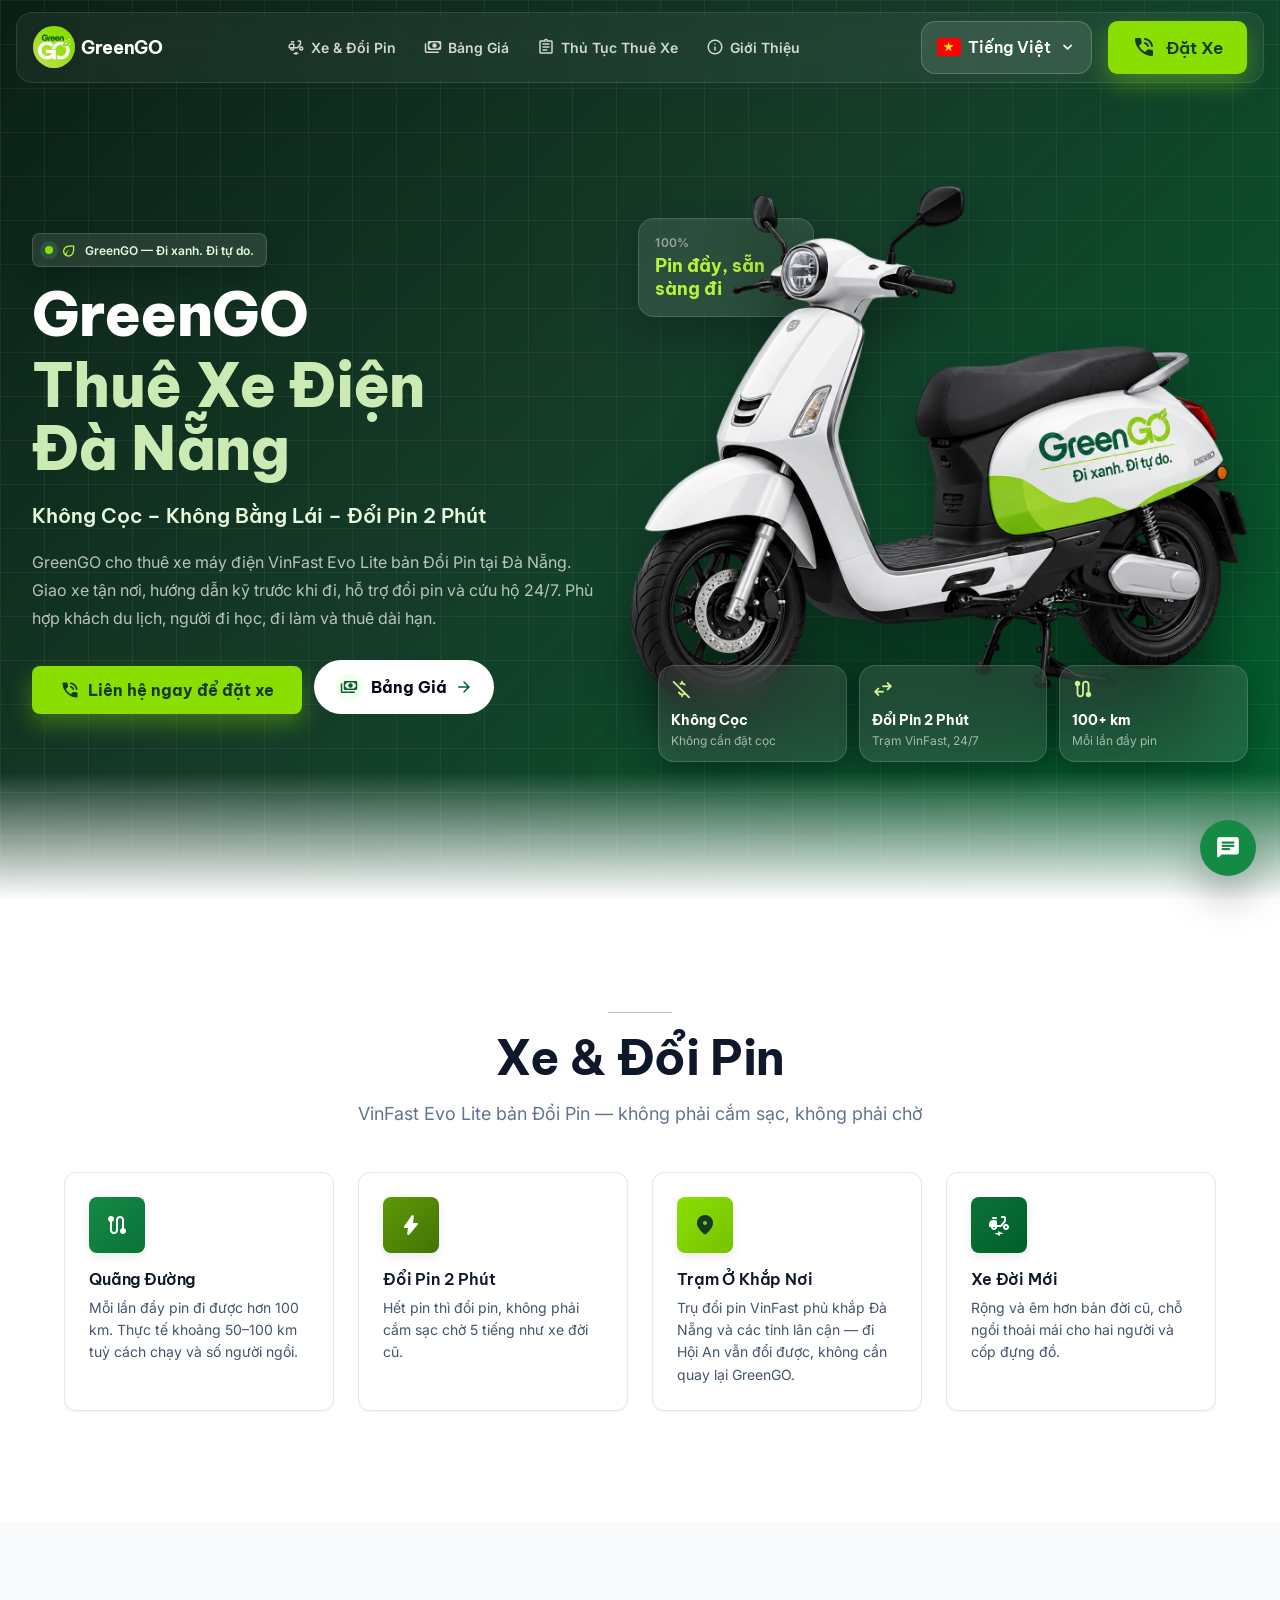
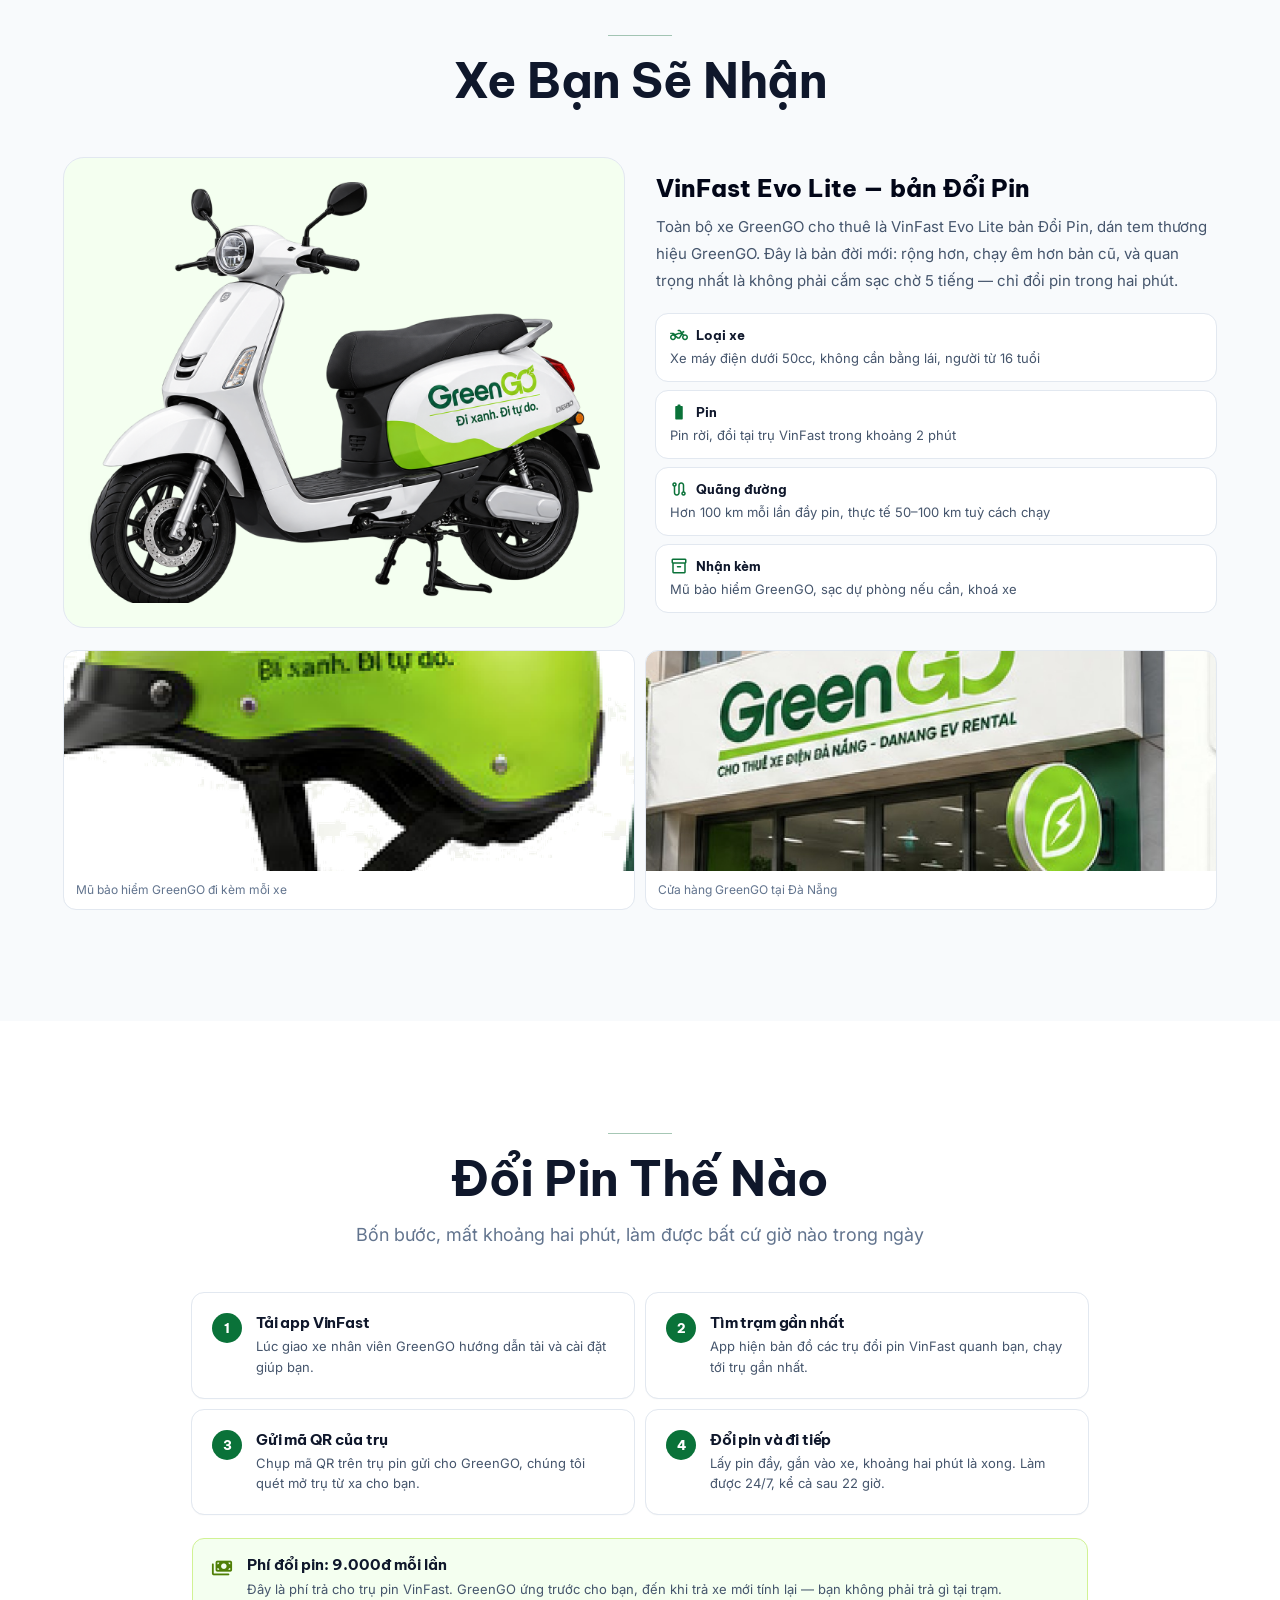
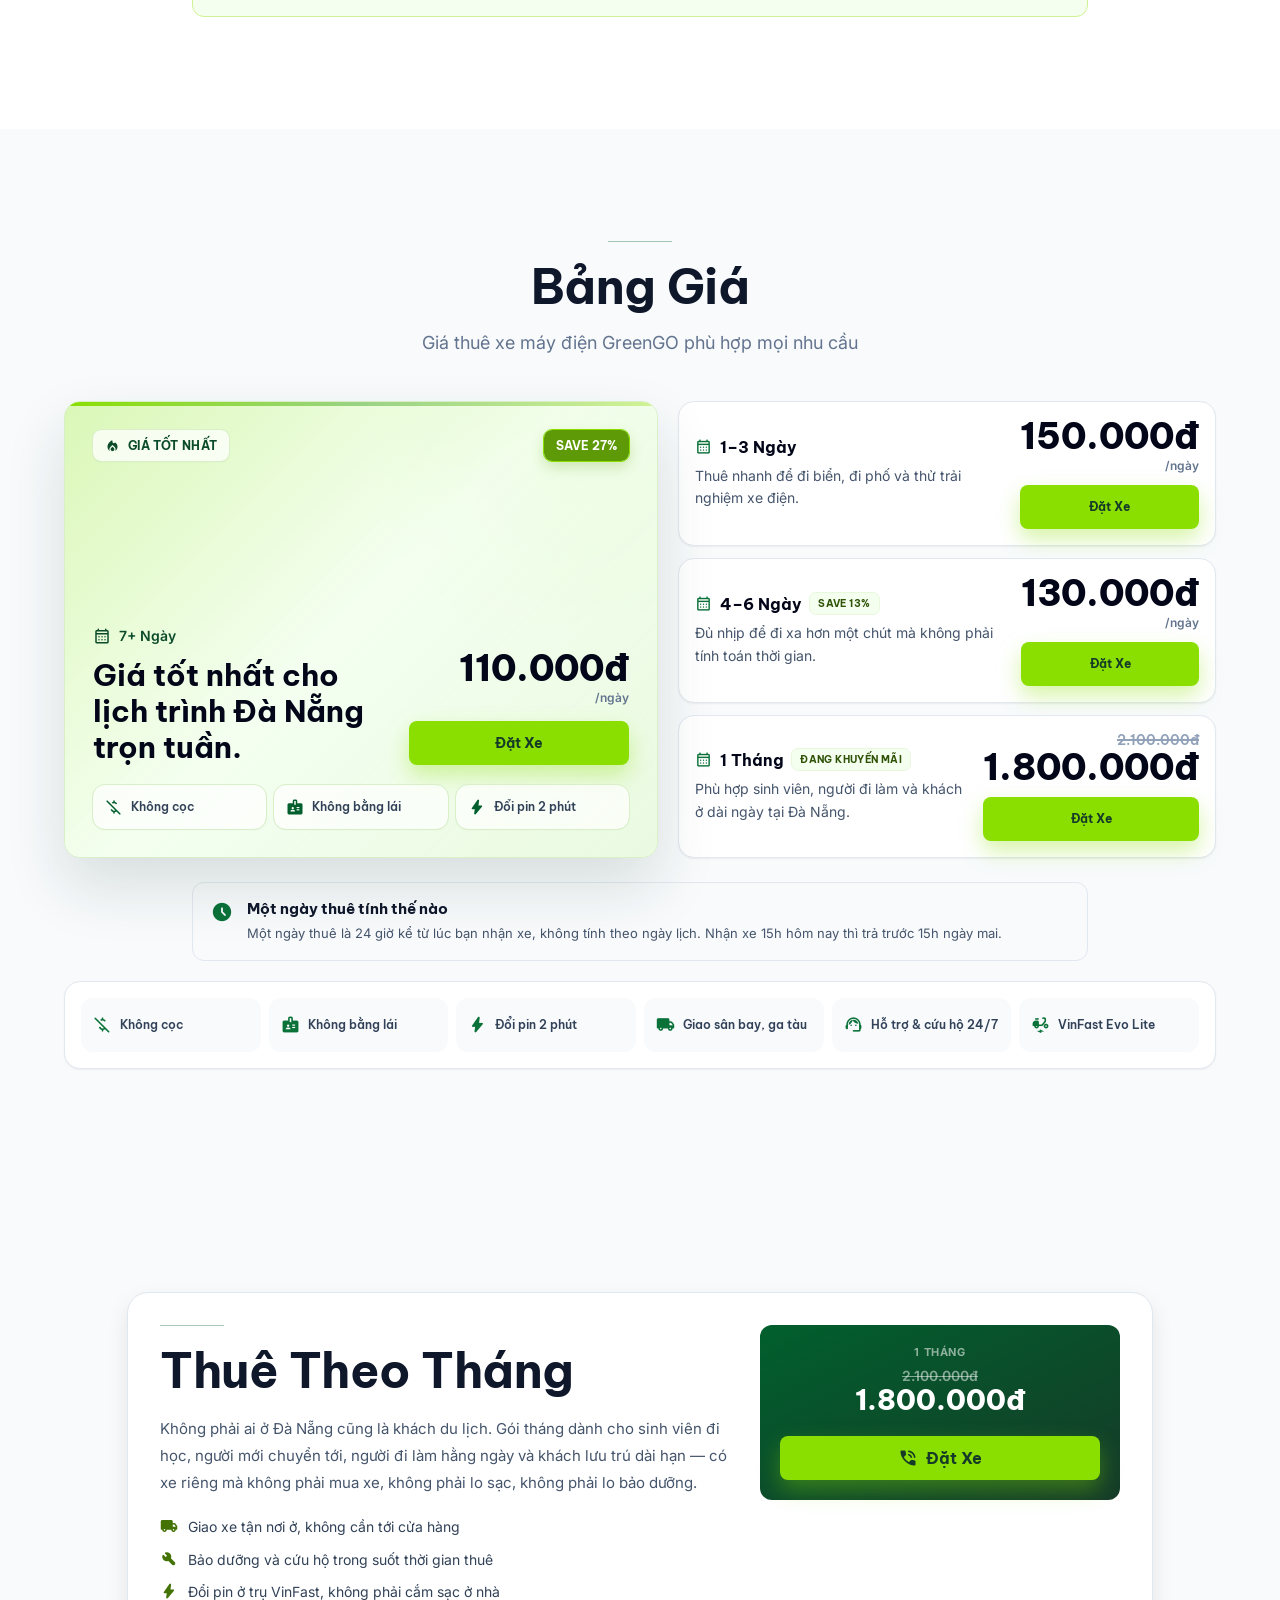
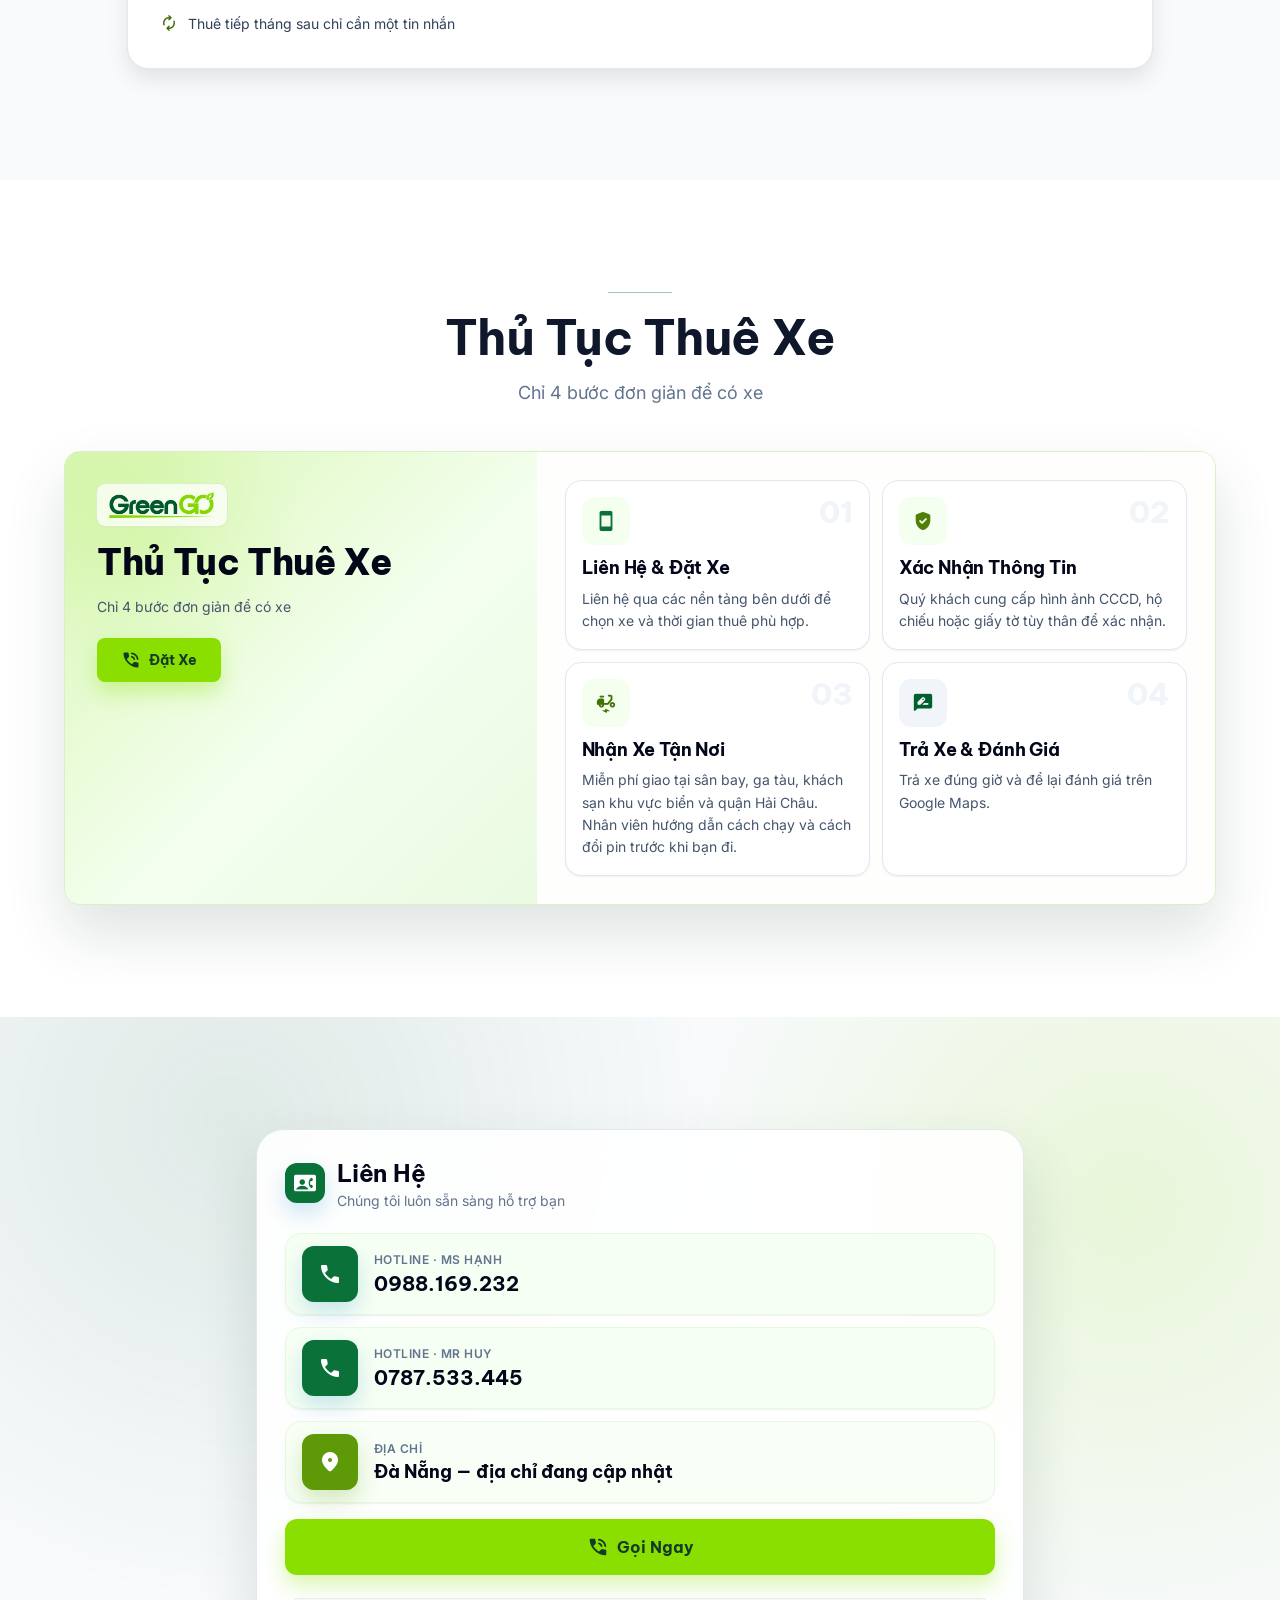
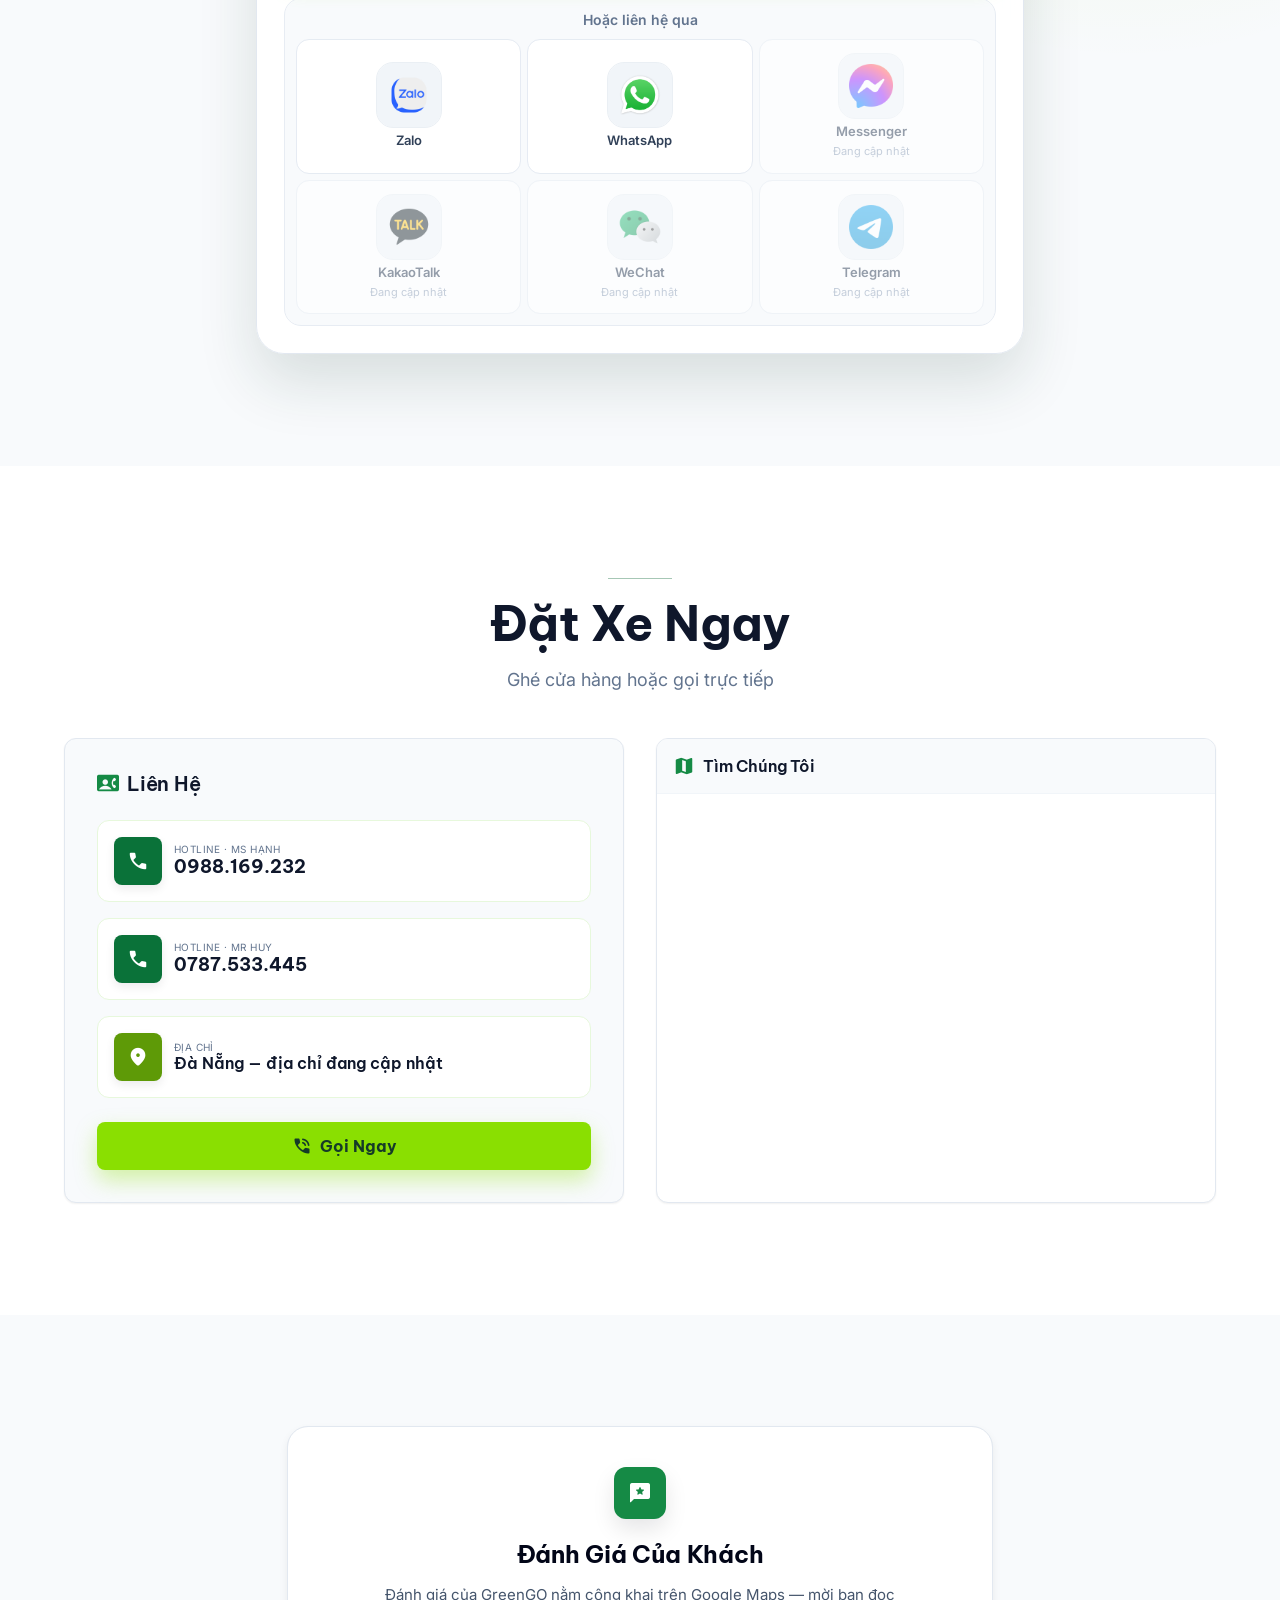
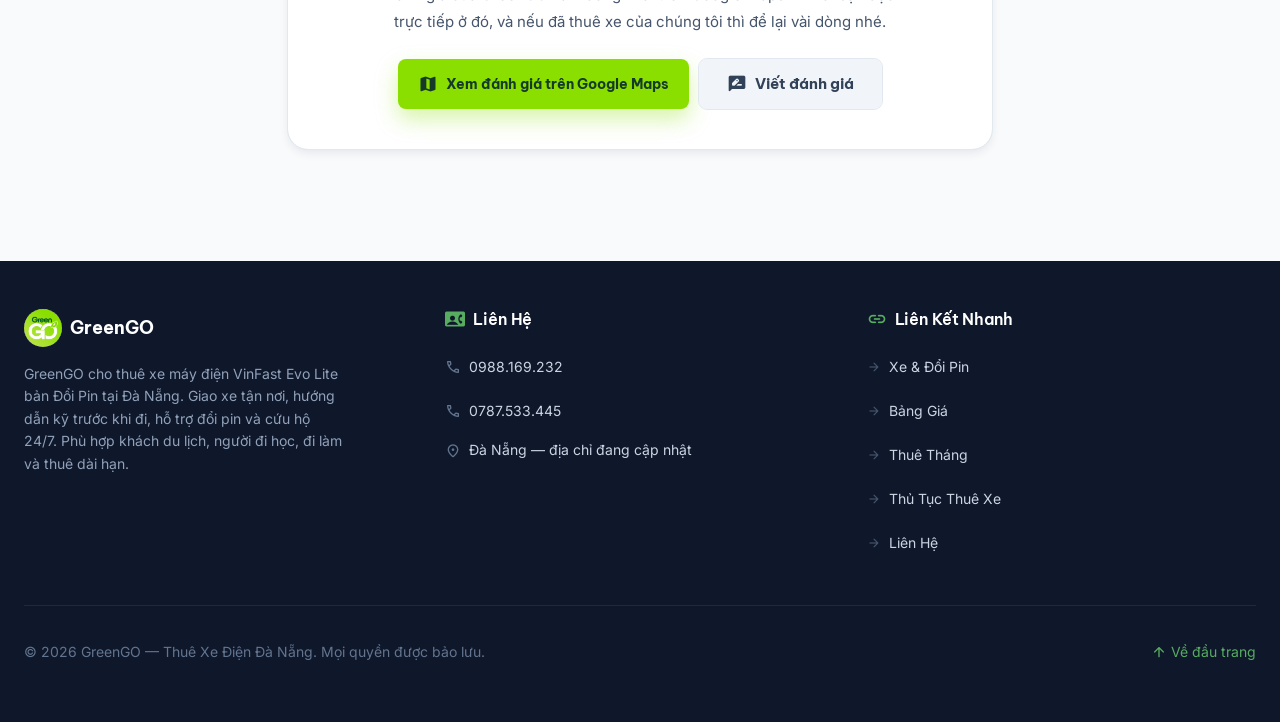
==== commit e35fb25f: "Cập nhật nội dung theo feedback khách và bộ nhận diện GreenGO - Thống nhất tên thương hiệu GreenGO ở" ====
--- a/index.html
+++ b/index.html
@@ -3,8 +3,8 @@
 <head>
 <meta charset="utf-8" />
 <meta name="viewport" content="width=device-width, initial-scale=1" />
-<title>GreenGo — Thuê Xe Điện Đà Nẵng | Không Cọc, Không Bằng Lái, Đổi Pin Miễn Phí</title>
-<meta name="description" content="GreenGo — cho thuê xe máy điện tại Đà Nẵng. Không cọc, không bằng lái, đổi pin miễn phí, giao xe tận nơi. Giá chỉ từ 150.000đ/ngày. Phù hợp du khách, đi biển, đi phố." />
+<title>GreenGO — Thuê Xe Điện Đà Nẵng | VinFast Evo Lite Đổi Pin, Không Cọc, Không Bằng Lái</title>
+<meta name="description" content="GreenGO — cho thuê xe máy điện VinFast Evo Lite bản Đổi Pin tại Đà Nẵng. Không cọc, không bằng lái, đổi pin 2 phút ở trạm VinFast 24/7, giao xe tận sân bay và ga tàu. Từ 150.000đ/ngày." />
 <link rel="icon" type="image/png" href="assets/brand/logo-badge.png" />
 <link rel="apple-touch-icon" href="assets/brand/logo-badge.png" />
 <link rel="preconnect" href="https://fonts.googleapis.com" />
@@ -19,12 +19,12 @@
 <header class="site-header" id="siteHeader">
   <div class="header-bar">
     <a href="#hero" class="brand">
-      <img class="brand-mark" src="assets/brand/logo-badge.png" alt="GreenGo" width="42" height="42" />
-      <span class="brand-name">GreenGo</span>
+      <img class="brand-mark" src="assets/brand/logo-badge.png" alt="GreenGO" width="42" height="42" />
+      <span class="brand-name">GreenGO</span>
     </a>
 
     <nav class="main-nav">
-      <a class="nav-link" href="#range"><span class="material-symbols-rounded s18">electric_moped</span><span data-i18n="nav.range">Quãng Đường &amp; Phạm Vi</span></a>
+      <a class="nav-link" href="#range"><span class="material-symbols-rounded s18">electric_moped</span><span data-i18n="nav.range">Xe &amp; Đổi Pin</span></a>
       <a class="nav-link" href="pricing.html"><span class="material-symbols-rounded s18">payments</span><span data-i18n="nav.pricing">Bảng Giá</span></a>
       <a class="nav-link" href="procedure.html"><span class="material-symbols-rounded s18">assignment</span><span data-i18n="nav.procedure">Thủ Tục Thuê Xe</span></a>
       <a class="nav-link" href="about.html"><span class="material-symbols-rounded s18">info</span><span data-i18n="nav.about">Giới Thiệu</span></a>
@@ -70,7 +70,7 @@
   </div>
 
   <div class="mobile-panel" id="mobilePanel">
-    <a href="#range"><span class="material-symbols-rounded s20">electric_moped</span><span data-i18n="nav.range">Quãng Đường &amp; Phạm Vi</span></a>
+    <a href="#range"><span class="material-symbols-rounded s20">electric_moped</span><span data-i18n="nav.range">Xe &amp; Đổi Pin</span></a>
     <a href="pricing.html"><span class="material-symbols-rounded s20">payments</span><span data-i18n="nav.pricing">Bảng Giá</span></a>
     <a href="procedure.html"><span class="material-symbols-rounded s20">assignment</span><span data-i18n="nav.procedure">Thủ Tục Thuê Xe</span></a>
     <a href="about.html"><span class="material-symbols-rounded s20">info</span><span data-i18n="nav.about">Giới Thiệu</span></a>
@@ -91,28 +91,15 @@
           <div class="badge-eco">
             <span class="dot-eco"></span>
             <span class="material-symbols-rounded s16" style="color:var(--eco-300)">eco</span>
-            <span class="txt" data-i18n="hero.badge">GreenGo — Đi xanh. Đi tự do.</span>
-          </div>
-
-          <h1>GreenGo<span class="sub"><span data-i18n="hero.title2a">Thuê Xe Điện</span><span data-i18n="hero.title2b">Đà Nẵng</span></span></h1>
-          <p class="hero-lead" data-i18n="hero.lead">Không Cọc – Không Bằng Lái – Đổi Pin Miễn Phí</p>
-          <p class="hero-desc" data-i18n="hero.desc">GreenGo cho thuê xe máy điện tại Đà Nẵng. Xe mới – chạy êm – tiết kiệm – thân thiện môi trường. Phù hợp khách du lịch, đi biển, đi phố cực chill.</p>
+            <span class="txt" data-i18n="hero.badge">GreenGO — Đi xanh. Đi tự do.</span>
+          </div>
+
+          <h1>GreenGO<span class="sub"><span data-i18n="hero.title2a">Thuê Xe Điện</span><span data-i18n="hero.title2b">Đà Nẵng</span></span></h1>
+          <p class="hero-lead" data-i18n="hero.lead">Không Cọc – Không Bằng Lái – Đổi Pin 2 Phút</p>
+          <p class="hero-desc" data-i18n="hero.desc">GreenGO cho thuê xe máy điện VinFast Evo Lite bản Đổi Pin tại Đà Nẵng. Giao xe tận nơi, hướng dẫn kỹ trước khi đi, hỗ trợ đổi pin và cứu hộ 24/7. Phù hợp khách du lịch, người đi học, đi làm và thuê dài hạn.</p>
 
           <div class="hero-actions">
             <div class="stack">
-              <div class="dd" data-dd data-branch-dd>
-                <button type="button" class="branch-btn" data-dd-toggle aria-expanded="false">
-                  <span class="left">
-                    <span class="branch-ico"><span class="material-symbols-rounded s18 ico-fill">storefront</span></span>
-                    <span style="min-width:0">
-                      <span class="branch-label" data-i18n="branch.label">Chi nhánh đang chọn</span>
-                      <span class="branch-value" data-branch-name>Sơn Trà</span>
-                    </span>
-                  </span>
-                  <span class="material-symbols-rounded s22 chev">expand_more</span>
-                </button>
-                <div class="dd-menu branch-menu" role="menu"></div>
-              </div>
               <a class="btn btn-accent hero-book" href="#contact" data-open-booking>
                 <span class="material-symbols-rounded s20 ico-fill">phone_in_talk</span><span data-i18n="hero.cta">Liên hệ ngay để đặt xe</span>
               </a>
@@ -130,9 +117,9 @@
             <div class="hero-shadow"></div>
             <div class="hero-float">
               <p class="k">100%</p>
-              <p class="v" data-i18n="hero.float">Sạc đầy sẵn sàng</p>
-            </div>
-            <img class="hero-bike" src="assets/brand/xe-may-dien.png" alt="Xe máy điện GreenGo" width="1382" height="1138" />
+              <p class="v" data-i18n="hero.float">Pin đầy, sẵn sàng đi</p>
+            </div>
+            <img class="hero-bike" src="assets/brand/xe-may-dien.png" alt="Xe máy điện GreenGO — VinFast Evo Lite bản Đổi Pin" width="1382" height="1138" />
             <div class="hero-stats">
               <div class="stat" data-reveal>
                 <div class="ic"><span class="material-symbols-rounded s22 ico-fill" style="color:var(--accent-300)">money_off</span></div>
@@ -144,51 +131,152 @@
               <div class="stat" data-reveal>
                 <div class="ic"><span class="material-symbols-rounded s22 ico-fill" style="color:var(--accent-300)">swap_horiz</span></div>
                 <div style="min-width:0">
-                  <p class="t" data-i18n="stat.battery.t">Đổi Pin Free</p>
-                  <p class="d" data-i18n="stat.battery.d">Đổi pin miễn phí</p>
+                  <p class="t" data-i18n="stat.battery.t">Đổi Pin 2 Phút</p>
+                  <p class="d" data-i18n="stat.battery.d">Trạm VinFast, 24/7</p>
                 </div>
               </div>
               <div class="stat" data-reveal>
                 <div class="ic"><span class="material-symbols-rounded s22 ico-fill" style="color:var(--accent-300)">route</span></div>
                 <div style="min-width:0">
-                  <p class="t">120 km</p>
-                  <p class="d" data-i18n="stat.range.d">Quãng đường tối đa</p>
-                </div>
-              </div>
-            </div>
-          </div>
-        </div>
-      </div>
-    </div>
-  </section>
-
-  <!-- ===================== QUÃNG ĐƯỜNG & PHẠM VI ===================== -->
+                  <p class="t" data-i18n="stat.range.t">100+ km</p>
+                  <p class="d" data-i18n="stat.range.d">Mỗi lần đầy pin</p>
+                </div>
+              </div>
+            </div>
+          </div>
+        </div>
+      </div>
+    </div>
+  </section>
+
+  <!-- ===================== XE & ĐỔI PIN ===================== -->
   <section id="range" class="section">
     <div class="w-7xl" style="margin-inline:auto">
       <div class="sec-head" data-reveal>
         <div class="sec-rule"></div>
-        <h2 data-i18n="range.h">Quãng Đường &amp; Phạm Vi</h2>
+        <h2 data-i18n="range.h">Xe &amp; Đổi Pin</h2>
+        <p data-i18n="range.sub">VinFast Evo Lite bản Đổi Pin — không phải cắm sạc, không phải chờ</p>
       </div>
       <div class="range-grid">
         <div class="range-card" data-reveal>
-          <div class="range-ico g-primary"><span class="material-symbols-rounded s24 ico-fill">battery_charging_full</span></div>
+          <div class="range-ico g-primary"><span class="material-symbols-rounded s24 ico-fill">route</span></div>
           <h3 data-i18n="range.c1.t">Quãng Đường</h3>
-          <p data-i18n="range.c1.d">Mỗi xe có thể di chuyển tối đa khoảng 120 km cho mỗi lần sạc</p>
+          <p data-i18n="range.c1.d">Mỗi lần đầy pin đi được hơn 100 km. Thực tế khoảng 50–100 km tuỳ cách chạy và số người ngồi.</p>
         </div>
         <div class="range-card" data-reveal>
-          <div class="range-ico g-eco"><span class="material-symbols-rounded s24 ico-fill">explore</span></div>
-          <h3 data-i18n="range.c2.t">Phạm Vi</h3>
-          <p data-i18n="range.c2.d">Phù hợp di chuyển đi Bà Nà, Hội An và trong khu vực Đà Nẵng</p>
+          <div class="range-ico g-eco"><span class="material-symbols-rounded s24 ico-fill">bolt</span></div>
+          <h3 data-i18n="range.c2.t">Đổi Pin 2 Phút</h3>
+          <p data-i18n="range.c2.d">Hết pin thì đổi pin, không phải cắm sạc chờ 5 tiếng như xe đời cũ.</p>
         </div>
         <div class="range-card" data-reveal>
-          <div class="range-ico g-accent"><span class="material-symbols-rounded s24 ico-fill">landscape</span></div>
-          <h3 data-i18n="range.c3.t">Lưu Ý Dốc</h3>
-          <p data-i18n="range.c3.d">Đối với khu vực Sơn Trà, xe có thể không phù hợp với những đoạn dốc quá cao</p>
+          <div class="range-ico g-accent"><span class="material-symbols-rounded s24 ico-fill">location_on</span></div>
+          <h3 data-i18n="range.c3.t">Trạm Ở Khắp Nơi</h3>
+          <p data-i18n="range.c3.d">Trụ đổi pin VinFast phủ khắp Đà Nẵng và các tỉnh lân cận — đi Hội An vẫn đổi được, không cần quay lại GreenGO.</p>
         </div>
         <div class="range-card" data-reveal>
-          <div class="range-ico g-primary-d"><span class="material-symbols-rounded s24 ico-fill">swap_horiz</span></div>
-          <h3 data-i18n="range.c4.t">Hỗ Trợ Pin</h3>
-          <p data-i18n="range.c4.d">Hỗ trợ đổi pin miễn phí trong suốt thời gian thuê</p>
+          <div class="range-ico g-primary-d"><span class="material-symbols-rounded s24 ico-fill">electric_moped</span></div>
+          <h3 data-i18n="range.c4.t">Xe Đời Mới</h3>
+          <p data-i18n="range.c4.d">Rộng và êm hơn bản đời cũ, chỗ ngồi thoải mái cho hai người và cốp đựng đồ.</p>
+        </div>
+      </div>
+    </div>
+  </section>
+
+  <!-- ===================== DÒNG XE ===================== -->
+  <section id="bike" class="section section-alt">
+    <div class="w-6xl" style="margin-inline:auto">
+      <div class="sec-head" data-reveal>
+        <div class="sec-rule"></div>
+        <h2 data-i18n="bike.h">Xe Bạn Sẽ Nhận</h2>
+      </div>
+
+      <div class="bike-split">
+        <div class="bike-visual" data-reveal>
+          <!-- TODO ảnh thật: thay bằng ảnh chụp xe VinFast Evo Lite dán tem GreenGO -->
+          <img src="assets/brand/xe-may-dien.png" alt="VinFast Evo Lite bản Đổi Pin dán tem GreenGO" width="1382" height="1138" loading="lazy" />
+        </div>
+        <div class="bike-body" data-reveal>
+          <p class="bike-name" data-i18n="bike.name">VinFast Evo Lite — bản Đổi Pin</p>
+          <p class="bike-lead" data-i18n="bike.lead">Toàn bộ xe GreenGO cho thuê là VinFast Evo Lite bản Đổi Pin, dán tem thương hiệu GreenGO. Đây là bản đời mới: rộng hơn, chạy êm hơn bản cũ, và quan trọng nhất là không phải cắm sạc chờ 5 tiếng — chỉ đổi pin trong hai phút.</p>
+          <dl class="spec-list">
+            <div class="spec">
+              <dt><span class="material-symbols-rounded s18">two_wheeler</span><span data-i18n="bike.s1.t">Loại xe</span></dt>
+              <dd data-i18n="bike.s1.d">Xe máy điện dưới 50cc, không cần bằng lái, người từ 16 tuổi</dd>
+            </div>
+            <div class="spec">
+              <dt><span class="material-symbols-rounded s18">battery_full</span><span data-i18n="bike.s2.t">Pin</span></dt>
+              <dd data-i18n="bike.s2.d">Pin rời, đổi tại trụ VinFast trong khoảng 2 phút</dd>
+            </div>
+            <div class="spec">
+              <dt><span class="material-symbols-rounded s18">route</span><span data-i18n="bike.s3.t">Quãng đường</span></dt>
+              <dd data-i18n="bike.s3.d">Hơn 100 km mỗi lần đầy pin, thực tế 50–100 km tuỳ cách chạy</dd>
+            </div>
+            <div class="spec">
+              <dt><span class="material-symbols-rounded s18">inventory_2</span><span data-i18n="bike.s4.t">Nhận kèm</span></dt>
+              <dd data-i18n="bike.s4.d">Mũ bảo hiểm GreenGO, sạc dự phòng nếu cần, khoá xe</dd>
+            </div>
+          </dl>
+        </div>
+      </div>
+
+      <div class="bike-shots">
+        <figure data-reveal>
+          <img src="assets/brand/non-bao-hiem.png" alt="Mũ bảo hiểm GreenGO" loading="lazy" />
+          <figcaption data-i18n="bike.helmet">Mũ bảo hiểm GreenGO đi kèm mỗi xe</figcaption>
+        </figure>
+        <figure data-reveal>
+          <img src="assets/brand/cua-hang.jpg" alt="Cửa hàng GreenGO tại Đà Nẵng" loading="lazy" />
+          <figcaption data-i18n="bike.shop">Cửa hàng GreenGO tại Đà Nẵng</figcaption>
+        </figure>
+      </div>
+    </div>
+  </section>
+
+  <!-- ===================== ĐỔI PIN THẾ NÀO ===================== -->
+  <section id="swap" class="section">
+    <div class="w-6xl" style="margin-inline:auto">
+      <div class="sec-head" data-reveal>
+        <div class="sec-rule"></div>
+        <h2 data-i18n="swap.h">Đổi Pin Thế Nào</h2>
+        <p data-i18n="swap.sub">Bốn bước, mất khoảng hai phút, làm được bất cứ giờ nào trong ngày</p>
+      </div>
+
+      <ol class="swap-steps">
+        <li class="swap-step" data-reveal>
+          <span class="n">1</span>
+          <div>
+            <h3 data-i18n="swap.1.t">Tải app VinFast</h3>
+            <p data-i18n="swap.1.d">Lúc giao xe nhân viên GreenGO hướng dẫn tải và cài đặt giúp bạn.</p>
+          </div>
+        </li>
+        <li class="swap-step" data-reveal>
+          <span class="n">2</span>
+          <div>
+            <h3 data-i18n="swap.2.t">Tìm trạm gần nhất</h3>
+            <p data-i18n="swap.2.d">App hiện bản đồ các trụ đổi pin VinFast quanh bạn, chạy tới trụ gần nhất.</p>
+          </div>
+        </li>
+        <li class="swap-step" data-reveal>
+          <span class="n">3</span>
+          <div>
+            <h3 data-i18n="swap.3.t">Gửi mã QR của trụ</h3>
+            <p data-i18n="swap.3.d">Chụp mã QR trên trụ pin gửi cho GreenGO, chúng tôi quét mở trụ từ xa cho bạn.</p>
+          </div>
+        </li>
+        <li class="swap-step" data-reveal>
+          <span class="n">4</span>
+          <div>
+            <h3 data-i18n="swap.4.t">Đổi pin và đi tiếp</h3>
+            <p data-i18n="swap.4.d">Lấy pin đầy, gắn vào xe, khoảng hai phút là xong. Làm được 24/7, kể cả sau 22 giờ.</p>
+          </div>
+        </li>
+      </ol>
+
+      <div class="note-card" data-reveal>
+        <span class="material-symbols-rounded s22 ico-fill">payments</span>
+        <div>
+          <p class="t" data-i18n="swap.fee.t">Phí đổi pin: 9.000đ mỗi lần</p>
+          <p class="d" data-i18n="swap.fee.d">Đây là phí trả cho trụ pin VinFast. GreenGO ứng trước cho bạn, đến khi trả xe mới tính lại — bạn không phải trả gì tại trạm.</p>
         </div>
       </div>
     </div>
@@ -200,7 +288,7 @@
       <div class="sec-head" data-reveal>
         <div class="sec-rule"></div>
         <h2 data-i18n="nav.pricing">Bảng Giá</h2>
-        <p data-i18n="pricing.sub">Giá thuê xe máy điện GreenGo phù hợp mọi nhu cầu</p>
+        <p data-i18n="pricing.sub">Giá thuê xe máy điện GreenGO phù hợp mọi nhu cầu</p>
       </div>
 
       <div class="price-grid">
@@ -227,7 +315,7 @@
             <div class="price-perks">
               <div class="perk"><span class="material-symbols-rounded s18 ico-fill">money_off</span><span data-i18n="perk.deposit">Không cọc</span></div>
               <div class="perk"><span class="material-symbols-rounded s18 ico-fill">badge</span><span data-i18n="perk.license">Không bằng lái</span></div>
-              <div class="perk"><span class="material-symbols-rounded s18 ico-fill">battery_charging_full</span><span data-i18n="perk.battery">Đổi pin miễn phí</span></div>
+              <div class="perk"><span class="material-symbols-rounded s18 ico-fill">bolt</span><span data-i18n="perk.battery">Đổi pin 2 phút</span></div>
             </div>
           </div>
         </div>
@@ -259,7 +347,7 @@
                   <div class="price-row-title"><span class="material-symbols-rounded s17">calendar_month</span><span data-i18n="plan.d46">4–6 Ngày</span></div>
                   <span class="chip-save">SAVE 13%</span>
                 </div>
-                <p data-i18n="plan.d46.d">Đủ nhịp để đi Hội An, bán đảo Sơn Trà và các điểm xa hơn.</p>
+                <p data-i18n="plan.d46.d">Đủ nhịp để đi xa hơn một chút mà không phải tính toán thời gian.</p>
               </div>
               <div class="price-row-right">
                 <div>
@@ -277,19 +365,28 @@
               <div>
                 <div class="price-row-head">
                   <div class="price-row-title"><span class="material-symbols-rounded s17">calendar_month</span><span data-i18n="plan.month">1 Tháng</span></div>
-                  <span class="chip-save">SAVE 30%</span>
-                </div>
-                <p data-i18n="plan.month.d">Phù hợp khách ở dài ngày, làm việc hoặc sống tại Đà Nẵng.</p>
+                  <span class="chip-save" data-i18n="plan.month.promo">Đang khuyến mãi</span>
+                </div>
+                <p data-i18n="plan.month.d">Phù hợp sinh viên, người đi làm và khách ở dài ngày tại Đà Nẵng.</p>
               </div>
               <div class="price-row-right">
                 <div>
-                  <div class="price-amount">2.100.000đ</div>
-                  <div class="price-usd" data-usd="2100000" hidden></div>
+                  <div class="price-old"><span class="sr-only" data-i18n="label.oldprice">Giá niêm yết</span><s>2.100.000đ</s></div>
+                  <div class="price-amount">1.800.000đ</div>
+                  <div class="price-usd" data-usd="1800000" hidden></div>
                 </div>
                 <a class="btn btn-accent" href="#contact" data-open-booking><span data-i18n="cta.book">Đặt Xe</span></a>
               </div>
             </div>
           </div>
+        </div>
+      </div>
+
+      <div class="note-card soft" data-reveal>
+        <span class="material-symbols-rounded s22 ico-fill">schedule</span>
+        <div>
+          <p class="t" data-i18n="rentday.t">Một ngày thuê tính thế nào</p>
+          <p class="d" data-i18n="rentday.d">Một ngày thuê là 24 giờ kể từ lúc bạn nhận xe, không tính theo ngày lịch. Nhận xe 15h hôm nay thì trả trước 15h ngày mai.</p>
         </div>
       </div>
 
@@ -297,10 +394,40 @@
         <div class="benefit-grid">
           <div class="benefit"><span class="material-symbols-rounded s19 ico-fill">money_off</span><span data-i18n="perk.deposit">Không cọc</span></div>
           <div class="benefit"><span class="material-symbols-rounded s19 ico-fill">badge</span><span data-i18n="perk.license">Không bằng lái</span></div>
-          <div class="benefit"><span class="material-symbols-rounded s19 ico-fill">battery_charging_full</span><span data-i18n="perk.battery">Đổi pin miễn phí</span></div>
-          <div class="benefit"><span class="material-symbols-rounded s19 ico-fill">local_shipping</span><span data-i18n="perk.delivery">Giao xe 3km</span></div>
-          <div class="benefit"><span class="material-symbols-rounded s19 ico-fill">support_agent</span><span data-i18n="perk.support">Hỗ trợ 24/7</span></div>
-          <div class="benefit"><span class="material-symbols-rounded s19 ico-fill">electric_moped</span><span data-i18n="perk.newbike">Xe điện mới</span></div>
+          <div class="benefit"><span class="material-symbols-rounded s19 ico-fill">bolt</span><span data-i18n="perk.battery">Đổi pin 2 phút</span></div>
+          <div class="benefit"><span class="material-symbols-rounded s19 ico-fill">local_shipping</span><span data-i18n="perk.delivery">Giao sân bay, ga tàu</span></div>
+          <div class="benefit"><span class="material-symbols-rounded s19 ico-fill">support_agent</span><span data-i18n="perk.support">Hỗ trợ &amp; cứu hộ 24/7</span></div>
+          <div class="benefit"><span class="material-symbols-rounded s19 ico-fill">electric_moped</span><span data-i18n="perk.newbike">VinFast Evo Lite</span></div>
+        </div>
+      </div>
+    </div>
+  </section>
+
+  <!-- ===================== THUÊ THÁNG ===================== -->
+  <section id="month" class="section section-alt">
+    <div class="w-6xl" style="margin-inline:auto">
+      <div class="month-card" data-reveal>
+        <div class="month-copy">
+          <div class="sec-head" style="margin-bottom:1rem">
+            <div class="sec-rule"></div>
+            <h2 data-i18n="month.h">Thuê Theo Tháng</h2>
+          </div>
+          <p class="month-lead" data-i18n="month.lead">Không phải ai ở Đà Nẵng cũng là khách du lịch. Gói tháng dành cho sinh viên đi học, người mới chuyển tới, người đi làm hằng ngày và khách lưu trú dài hạn — có xe riêng mà không phải mua xe, không phải lo sạc, không phải lo bảo dưỡng.</p>
+          <ul class="month-list">
+            <li><span class="material-symbols-rounded s18 ico-fill">local_shipping</span><span data-i18n="month.1">Giao xe tận nơi ở, không cần tới cửa hàng</span></li>
+            <li><span class="material-symbols-rounded s18 ico-fill">build</span><span data-i18n="month.2">Bảo dưỡng và cứu hộ trong suốt thời gian thuê</span></li>
+            <li><span class="material-symbols-rounded s18 ico-fill">bolt</span><span data-i18n="month.3">Đổi pin ở trụ VinFast, không phải cắm sạc ở nhà</span></li>
+            <li><span class="material-symbols-rounded s18 ico-fill">autorenew</span><span data-i18n="month.4">Thuê tiếp tháng sau chỉ cần một tin nhắn</span></li>
+          </ul>
+        </div>
+        <div class="month-price">
+          <span class="k" data-i18n="plan.month">1 Tháng</span>
+          <span class="old"><span class="sr-only" data-i18n="label.oldprice">Giá niêm yết</span><s>2.100.000đ</s></span>
+          <span class="v">1.800.000đ</span>
+          <span class="price-usd" data-usd="1800000" hidden></span>
+          <a class="btn btn-accent btn-block" style="margin-top:1rem;padding:.75rem 1.25rem" href="#contact" data-open-booking>
+            <span class="material-symbols-rounded s20 ico-fill">phone_in_talk</span><span data-i18n="cta.book">Đặt Xe</span>
+          </a>
         </div>
       </div>
     </div>
@@ -320,7 +447,7 @@
           <div class="proc-side">
             <div class="proc-side-glow"></div>
             <div class="proc-side-in">
-              <div class="tag-best" style="margin-bottom:1rem"><img class="proc-logo" src="assets/brand/logo-horizontal.png" alt="GreenGo" /></div>
+              <div class="tag-best" style="margin-bottom:1rem"><img class="proc-logo" src="assets/brand/logo-horizontal.png" alt="GreenGO" /></div>
               <h3 data-i18n="nav.procedure">Thủ Tục Thuê Xe</h3>
               <p data-i18n="proc.sub">Chỉ 4 bước đơn giản để có xe</p>
               <a class="btn btn-accent btn-md" style="margin-top:1.25rem;padding:.75rem 1.5rem" href="#contact" data-open-booking>
@@ -354,8 +481,8 @@
                   <div class="step-ico e"><span class="material-symbols-rounded s22 ico-fill">electric_moped</span></div>
                   <div class="step-num">03</div>
                 </div>
-                <h3 data-i18n="step3.t">Nhận Xe &amp; Trải Nghiệm</h3>
-                <p data-i18n="step3.d">Giao xe miễn phí trong phạm vi 3 km. Thoải mái trải nghiệm và khám phá.</p>
+                <h3 data-i18n="step3.t">Nhận Xe Tận Nơi</h3>
+                <p data-i18n="step3.d">Miễn phí giao tại sân bay, ga tàu, khách sạn khu vực biển và quận Hải Châu. Nhân viên hướng dẫn cách chạy và cách đổi pin trước khi bạn đi.</p>
                 <div class="step-arrow"><span class="ln"></span><span class="material-symbols-rounded s16">arrow_downward</span><span class="ln"></span></div>
               </div>
               <div class="step" data-reveal>
@@ -386,20 +513,6 @@
           </div>
         </div>
 
-        <div class="dd" data-dd data-branch-dd style="margin-bottom:1rem">
-          <button type="button" class="branch-btn on-light" data-dd-toggle aria-expanded="false">
-            <span class="left">
-              <span class="branch-ico"><span class="material-symbols-rounded s18 ico-fill">storefront</span></span>
-              <span style="min-width:0">
-                <span class="branch-label" data-i18n="branch.label">Chi nhánh đang chọn</span>
-                <span class="branch-value" data-branch-name>Sơn Trà</span>
-              </span>
-            </span>
-            <span class="material-symbols-rounded s22 chev">expand_more</span>
-          </button>
-          <div class="dd-menu branch-menu" role="menu"></div>
-        </div>
-
         <div class="contact-rows">
           <div class="contact-row" data-reveal>
             <a href="tel:0988169232" data-tel="0">
@@ -437,29 +550,29 @@
         <div class="social-box">
           <p data-i18n="contact.or">Hoặc liên hệ qua</p>
           <div class="social-grid">
-            <a class="social" data-social="facebook" href="#" target="_blank" rel="noopener noreferrer" aria-label="Messenger" data-reveal>
+            <a class="social" data-social="zalo" aria-label="Zalo" data-reveal>
+              <span class="bx"><img src="assets/socials/zalo.png" alt="Zalo" width="28" height="28" loading="lazy" /></span>
+              <span class="nm">Zalo</span><span class="sb"></span>
+            </a>
+            <a class="social" data-social="whatsapp" aria-label="WhatsApp" data-reveal>
+              <span class="bx"><img src="assets/socials/whatsapp.png" alt="WhatsApp" width="28" height="28" loading="lazy" /></span>
+              <span class="nm">WhatsApp</span><span class="sb"></span>
+            </a>
+            <a class="social" data-social="facebook" aria-label="Messenger" data-reveal>
               <span class="bx"><img src="assets/socials/messenger.png" alt="Messenger" width="28" height="28" loading="lazy" /></span>
-              <span class="nm">Messenger</span>
-            </a>
-            <a class="social" data-social="zalo" href="#" target="_blank" rel="noopener noreferrer" aria-label="Zalo" data-reveal>
-              <span class="bx"><img src="assets/socials/zalo.png" alt="Zalo" width="28" height="28" loading="lazy" /></span>
-              <span class="nm">Zalo</span>
-            </a>
-            <a class="social" data-social="whatsapp" href="#" target="_blank" rel="noopener noreferrer" aria-label="WhatsApp" data-reveal>
-              <span class="bx"><img src="assets/socials/whatsapp.png" alt="WhatsApp" width="28" height="28" loading="lazy" /></span>
-              <span class="nm">WhatsApp</span>
-            </a>
-            <a class="social" data-social="kakaotalk" href="#" target="_blank" rel="noopener noreferrer" aria-label="KakaoTalk" data-reveal>
+              <span class="nm">Messenger</span><span class="sb"></span>
+            </a>
+            <a class="social" data-social="kakaotalk" aria-label="KakaoTalk" data-reveal>
               <span class="bx"><img src="assets/socials/kakaotalk.png" alt="KakaoTalk" width="28" height="28" loading="lazy" /></span>
-              <span class="nm">KakaoTalk</span>
-            </a>
-            <a class="social" data-social="wechat" href="#" target="_blank" rel="noopener noreferrer" aria-label="WeChat" data-reveal>
+              <span class="nm">KakaoTalk</span><span class="sb"></span>
+            </a>
+            <a class="social" data-social="wechat" aria-label="WeChat" data-reveal>
               <span class="bx"><img src="assets/socials/wechat.png" alt="WeChat" width="28" height="28" loading="lazy" /></span>
-              <span class="nm">WeChat</span>
-            </a>
-            <a class="social" data-social="telegram" href="#" target="_blank" rel="noopener noreferrer" aria-label="Telegram" data-reveal>
+              <span class="nm">WeChat</span><span class="sb"></span>
+            </a>
+            <a class="social" data-social="telegram" aria-label="Telegram" data-reveal>
               <span class="bx"><img src="assets/socials/telegram.png" alt="Telegram" width="28" height="28" loading="lazy" /></span>
-              <span class="nm">Telegram</span>
+              <span class="nm">Telegram</span><span class="sb"></span>
             </a>
           </div>
         </div>
@@ -510,19 +623,6 @@
           </div>
 
           <div class="booking-actions">
-            <div class="dd" data-dd data-branch-dd>
-              <button type="button" class="branch-btn on-light" data-dd-toggle aria-expanded="false">
-                <span class="left">
-                  <span class="branch-ico"><span class="material-symbols-rounded s18 ico-fill">storefront</span></span>
-                  <span style="min-width:0">
-                    <span class="branch-label" data-i18n="branch.label">Chi nhánh đang chọn</span>
-                    <span class="branch-value" data-branch-name>Sơn Trà</span>
-                  </span>
-                </span>
-                <span class="material-symbols-rounded s22 chev">expand_more</span>
-              </button>
-              <div class="dd-menu branch-menu" role="menu"></div>
-            </div>
             <a class="btn btn-accent btn-block" style="padding:.875rem 1.25rem;font-size:1rem" href="tel:0988169232" data-tel="0">
               <span class="material-symbols-rounded s20 ico-fill">phone_in_talk</span><span data-i18n="cta.call">Gọi Ngay</span>
             </a>
@@ -534,9 +634,28 @@
             <h3><span class="material-symbols-rounded s22 ico-fill">map</span><span data-i18n="booking.findus">Tìm Chúng Tôi</span></h3>
           </div>
           <div class="map-frame">
-            <iframe data-map title="GreenGo — Thuê Xe Điện Đà Nẵng" loading="lazy" referrerpolicy="no-referrer-when-downgrade" allowfullscreen
-              src="https://www.google.com/maps?q=%C4%90%C3%A0+N%E1%BA%B5ng&output=embed"></iframe>
-          </div>
+            <iframe data-map title="GREEN GO — Thuê Xe Điện Đà Nẵng" loading="lazy" referrerpolicy="no-referrer-when-downgrade" allowfullscreen
+              src="https://www.google.com/maps?q=16.0416078,108.2117355&z=17&hl=vi&output=embed"></iframe>
+          </div>
+        </div>
+      </div>
+    </div>
+  </section>
+
+  <!-- ===================== ĐÁNH GIÁ ===================== -->
+  <section id="reviews" class="section section-alt">
+    <div class="w-5xl" style="margin-inline:auto">
+      <div class="review-card" data-reveal>
+        <div class="ic"><span class="material-symbols-rounded s24 ico-fill">reviews</span></div>
+        <h2 data-i18n="review.h">Đánh Giá Của Khách</h2>
+        <p data-i18n="review.d">Đánh giá của GreenGO nằm công khai trên Google Maps — mời bạn đọc trực tiếp ở đó, và nếu đã thuê xe của chúng tôi thì để lại vài dòng nhé.</p>
+        <div class="review-actions">
+          <a class="btn btn-accent btn-md" href="#" target="_blank" rel="noopener noreferrer" data-maps-link>
+            <span class="material-symbols-rounded s20 ico-fill">map</span><span data-i18n="review.cta">Xem đánh giá trên Google Maps</span>
+          </a>
+          <a class="cta-ghost on-light" href="#" target="_blank" rel="noopener noreferrer" data-maps-review>
+            <span class="material-symbols-rounded s20 ico-fill">rate_review</span><span data-i18n="review.write">Viết đánh giá</span>
+          </a>
         </div>
       </div>
     </div>
@@ -549,10 +668,10 @@
     <div class="footer-grid">
       <div>
         <div class="footer-brand">
-          <img class="mk" src="assets/brand/logo-badge.png" alt="GreenGo" width="38" height="38" />
-          <span class="nm">GreenGo</span>
-        </div>
-        <p class="footer-about" data-i18n="hero.desc">GreenGo cho thuê xe máy điện tại Đà Nẵng. Xe mới – chạy êm – tiết kiệm – thân thiện môi trường. Phù hợp khách du lịch, đi biển, đi phố cực chill.</p>
+          <img class="mk" src="assets/brand/logo-badge.png" alt="GreenGO" width="38" height="38" />
+          <span class="nm">GreenGO</span>
+        </div>
+        <p class="footer-about" data-i18n="hero.desc">GreenGO cho thuê xe máy điện VinFast Evo Lite bản Đổi Pin tại Đà Nẵng. Giao xe tận nơi, hướng dẫn kỹ trước khi đi, hỗ trợ đổi pin và cứu hộ 24/7. Phù hợp khách du lịch, người đi học, đi làm và thuê dài hạn.</p>
       </div>
 
       <div class="footer-col">
@@ -570,8 +689,9 @@
       <div class="footer-col">
         <h3><span class="material-symbols-rounded s20">link</span><span data-i18n="footer.links">Liên Kết Nhanh</span></h3>
         <div class="footer-links quick">
-          <a href="#range"><span class="material-symbols-rounded s14">arrow_forward</span><span data-i18n="nav.range">Quãng Đường &amp; Phạm Vi</span></a>
+          <a href="#range"><span class="material-symbols-rounded s14">arrow_forward</span><span data-i18n="nav.range">Xe &amp; Đổi Pin</span></a>
           <a href="pricing.html"><span class="material-symbols-rounded s14">arrow_forward</span><span data-i18n="nav.pricing">Bảng Giá</span></a>
+          <a href="#month"><span class="material-symbols-rounded s14">arrow_forward</span><span data-i18n="nav.month">Thuê Tháng</span></a>
           <a href="procedure.html"><span class="material-symbols-rounded s14">arrow_forward</span><span data-i18n="nav.procedure">Thủ Tục Thuê Xe</span></a>
           <a href="#contact"><span class="material-symbols-rounded s14">arrow_forward</span><span data-i18n="contact.h">Liên Hệ</span></a>
         </div>
@@ -579,7 +699,7 @@
     </div>
 
     <div class="footer-bottom">
-      <p>© <span id="year">2026</span> GreenGo — <span data-i18n="hero.title2">Thuê Xe Điện Đà Nẵng</span>. <span data-i18n="footer.rights">Mọi quyền được bảo lưu</span>.</p>
+      <p>© <span id="year">2026</span> GreenGO — <span data-i18n="hero.title2">Thuê Xe Điện Đà Nẵng</span>. <span data-i18n="footer.rights">Mọi quyền được bảo lưu</span>.</p>
       <a href="#hero" class="to-top"><span class="material-symbols-rounded s16">arrow_upward</span><span data-i18n="footer.top">Về đầu trang</span></a>
     </div>
   </div>
@@ -605,22 +725,8 @@
       <span class="modal-avatar"><span class="material-symbols-rounded s24 ico-fill">support_agent</span></span>
       <div class="modal-heading">
         <h2 id="bookingModalTitle" data-i18n="modal.title">Đặt xe ngay hôm nay!</h2>
-        <p><span data-branch-name>GreenGo Đà Nẵng</span> · <span data-i18n="modal.sub">Chọn kênh — chúng tôi phản hồi trong vài phút</span></p>
-      </div>
-    </div>
-
-    <div class="dd" data-dd data-branch-dd>
-      <button type="button" class="branch-btn on-light" data-dd-toggle aria-expanded="false">
-        <span class="left">
-          <span class="branch-ico"><span class="material-symbols-rounded s18 ico-fill">storefront</span></span>
-          <span style="min-width:0">
-            <span class="branch-label" data-i18n="branch.label">Chi nhánh đang chọn</span>
-            <span class="branch-value" data-branch-name>GreenGo Đà Nẵng</span>
-          </span>
-        </span>
-        <span class="material-symbols-rounded s22 chev">expand_more</span>
-      </button>
-      <div class="dd-menu branch-menu" role="menu"></div>
+        <p><span data-branch-name>GreenGO Đà Nẵng</span> · <span data-i18n="modal.sub">Chọn kênh — chúng tôi phản hồi trong vài phút</span></p>
+      </div>
     </div>
 
     <div class="modal-calls">
@@ -644,7 +750,7 @@
 
     <div class="modal-chan-head">
       <span data-i18n="modal.orMessage">Hoặc nhắn tin qua</span>
-      <span class="right" data-branch-name>GreenGo Đà Nẵng</span>
+      <span class="right" data-branch-name>GreenGO Đà Nẵng</span>
     </div>
     <div class="chan-grid" id="chanGrid"></div>
 
--- a/assets/site.css
+++ b/assets/site.css
@@ -1,23 +1,33 @@
 /* ============================================================
-   Design tokens — trích từ hệ màu của bản gốc
+   Design tokens — theo brand guideline GreenGO
+   ------------------------------------------------------------
+   Forest Green #015F2D · Energy Lime #8ADF01 · Fresh Lime #B8F23A
+   Cool Mint #D1F294 · Ice Green #F4FFF0 · Deep Leaf #153B28
+
+   • primary = thang xanh lá đậm (chữ, nền tối, viền)
+   • accent  = lime của logo, dùng cho nút kêu gọi hành động
+   • eco     = lime chuyển dần sang xanh đậm, để chữ trắng vẫn đọc được
    ============================================================ */
 :root{
-  --primary-50:#f0f9ff;  --primary-100:#e0f2fe; --primary-200:#bae6fd; --primary-300:#7dd3fc;
-  --primary-400:#38bdf8; --primary-500:#0ea5e9; --primary-600:#0284c7; --primary-700:#0369a1;
-  --primary-800:#075985; --primary-900:#0c4a6e;
-
-  --accent-50:#fffbeb;  --accent-300:#fcd34d; --accent-400:#fbbf24; --accent-500:#f59e0b;
-  --accent-600:#d97706; --accent-700:#b45309;
-
-  --eco-50:#ecfdf5;  --eco-100:#d1fae5; --eco-200:#a7f3d0; --eco-300:#6ee7b7;
-  --eco-400:#34d399; --eco-500:#10b981; --eco-600:#059669; --eco-700:#047857;
+  --primary-50:#f4fff0;  --primary-100:#e7f8dc; --primary-200:#cbeab4; --primary-300:#9ad285;
+  --primary-400:#57ac60; --primary-500:#158a45; --primary-600:#0a7239; --primary-700:#015f2d;
+  --primary-800:#0b4b2a; --primary-900:#153b28;
+
+  --accent-50:#f4fff0;  --accent-300:#d1f294; --accent-400:#b8f23a; --accent-500:#8adf01;
+  --accent-600:#77c201; --accent-700:#4f7f06;
+
+  --eco-50:#f4fff0;  --eco-100:#e7f8dc; --eco-200:#d1f294; --eco-300:#b8f23a;
+  --eco-400:#8adf01; --eco-500:#5e9a07; --eco-600:#437205; --eco-700:#2f5206;
+
+  /* Chữ trên nền lime phải là xanh đậm, không được để trắng */
+  --on-accent:#153b28;
 
   --slate-50:#f8fafc;  --slate-100:#f1f5f9; --slate-200:#e2e8f0; --slate-300:#cad5e2;
   --slate-400:#90a1b9; --slate-500:#62748e; --slate-600:#45556c; --slate-700:#314158;
   --slate-800:#1d293d; --slate-900:#0f172b; --slate-950:#020618;
 
-  --cyan-50:#ecfeff; --cyan-100:#cefafe;
-  --ios-blue:#007AFF;
+  --cyan-50:#f4fff0; --cyan-100:#d8efc8;
+  --ios-blue:#015f2d;
 
   --font-body:'Inter',system-ui,-apple-system,'Segoe UI',sans-serif;
   --font-display:'Be Vietnam Pro',var(--font-body);
@@ -27,7 +37,7 @@
   --shadow-md:0 4px 10px rgba(2,6,23,.08);
   --shadow-lg:0 10px 22px rgba(2,6,23,.10);
   --shadow-xl:0 20px 40px rgba(2,6,23,.10);
-  --shadow-2xl:0 28px 60px rgba(13,78,100,.12);
+  --shadow-2xl:0 28px 60px rgba(21,59,40,.14);
   --header-h:68px;
 }
 
@@ -81,12 +91,12 @@
   transition:background-color .2s,box-shadow .2s,transform .12s;
 }
 .btn:active{transform:scale(.98)}
-.btn:focus-visible{outline:none;box-shadow:0 0 0 4px rgba(125,211,252,.4)}
+.btn:focus-visible{outline:none;box-shadow:0 0 0 4px rgba(138,223,1,.45)}
 .btn-accent{
-  background:var(--accent-500);color:#fff;
-  box-shadow:0 10px 22px rgba(245,158,11,.25);
-}
-.btn-accent:hover{background:var(--accent-600);box-shadow:0 20px 40px rgba(245,158,11,.25)}
+  background:var(--accent-500);color:var(--on-accent);
+  box-shadow:0 10px 22px rgba(138,223,1,.35);
+}
+.btn-accent:hover{background:var(--accent-600);box-shadow:0 20px 40px rgba(138,223,1,.32)}
 .btn-sm{padding:.625rem 1.25rem;font-size:.875rem;font-weight:600}
 /* nút ngôn ngữ + nút Đặt Xe trên header: to hơn 2% */
 /* nút ngôn ngữ + nút Đặt Xe trên header: to hơn 20% */
@@ -219,9 +229,9 @@
    ============================================================ */
 .hero{
   position:relative;isolation:isolate;display:flex;align-items:center;
-  min-height:100svh;overflow:hidden;background:var(--slate-950);
-}
-.hero-bg{position:absolute;inset:0;background:linear-gradient(135deg,#020617 0%,#0f172a 42%,#075985 100%)}
+  min-height:100svh;overflow:hidden;background:var(--primary-900);
+}
+.hero-bg{position:absolute;inset:0;background:linear-gradient(135deg,#0a1f14 0%,#153b28 45%,#015f2d 100%)}
 .hero-grid{
   position:absolute;inset:0;opacity:.7;
   background-image:linear-gradient(rgba(255,255,255,.08) 1px,transparent 1px),
@@ -246,7 +256,7 @@
 .hero h1{font-size:2.35rem;font-weight:800;line-height:1.05}
 .hero h1 .sub{display:block;margin-top:.5rem;color:var(--primary-200)}
 .hero h1 .sub > span{display:block}
-.hero-lead{margin-top:1rem;max-width:36rem;font-size:1rem;font-weight:600;line-height:1.6;color:#dff2fe}
+.hero-lead{margin-top:1rem;max-width:36rem;font-size:1rem;font-weight:600;line-height:1.6;color:#e7f8dc}
 .hero-desc{margin-top:.75rem;max-width:36rem;font-size:.875rem;line-height:1.5rem;color:rgba(255,255,255,.7)}
 .hero-actions{display:flex;flex-direction:column;gap:.5rem;margin-top:1.5rem;min-width:0}
 .hero-actions .stack{display:flex;flex-direction:column;gap:.5rem;min-width:0;width:100%}
@@ -270,7 +280,7 @@
 .branch-label{display:block;font-size:11px;font-weight:600;text-transform:uppercase;line-height:1;color:rgba(255,255,255,.55)}
 .branch-value{display:block;margin-top:.375rem;font-family:var(--font-display);font-size:.875rem;font-weight:700;line-height:1;overflow:hidden;text-overflow:ellipsis;white-space:nowrap}
 .branch-btn.on-light{border-color:var(--slate-200);background:#fff;color:var(--slate-950)}
-.branch-btn.on-light:hover{border-color:var(--primary-200);background:rgba(240,249,255,.55)}
+.branch-btn.on-light:hover{border-color:var(--primary-200);background:rgba(244,255,240,.7)}
 .branch-btn.on-light .branch-label{color:var(--slate-500)}
 .branch-menu{left:0;right:0;min-width:0}
 .is-static .chev{display:none}
@@ -320,7 +330,7 @@
   background:rgba(255,255,255,.1);box-shadow:0 10px 22px rgba(2,6,23,.2);
   -webkit-backdrop-filter:blur(18px);backdrop-filter:blur(18px);
 }
-.stat .ic{width:36px;height:36px;flex-shrink:0;display:grid;place-items:center;border-radius:var(--radius-sm);background:rgba(251,191,36,.15);color:var(--accent-300)}
+.stat .ic{width:36px;height:36px;flex-shrink:0;display:grid;place-items:center;border-radius:var(--radius-sm);background:rgba(184,242,58,.16);color:var(--accent-300)}
 .stat .t{font-family:var(--font-display);font-size:.875rem;font-weight:700;line-height:1.2}
 .stat .d{margin-top:.25rem;font-size:.75rem;line-height:1.35;color:rgba(255,255,255,.6)}
 
@@ -328,7 +338,7 @@
    Tiêu đề section
    ============================================================ */
 .sec-head{max-width:48rem;margin:0 auto 2rem;text-align:center}
-.sec-rule{width:64px;height:1px;margin:0 auto 1rem;background:rgba(14,165,233,.4)}
+.sec-rule{width:64px;height:1px;margin:0 auto 1rem;background:rgba(1,95,45,.35)}
 .sec-head h2{font-size:1.5rem;font-weight:700;line-height:1.2;margin-bottom:.75rem;color:var(--slate-900)}
 .sec-head p{font-size:.875rem;color:var(--slate-500);max-width:42rem;margin-inline:auto}
 
@@ -341,7 +351,7 @@
   background:#fff;padding:1rem;box-shadow:var(--shadow-sm);
   transition:border-color .3s,box-shadow .3s,transform .3s;
 }
-.range-card:hover{border-color:var(--primary-200);box-shadow:0 20px 40px rgba(12,74,110,.06)}
+.range-card:hover{border-color:var(--primary-200);box-shadow:0 20px 40px rgba(21,59,40,.08)}
 .range-ico{
   width:44px;height:44px;margin-bottom:.75rem;display:grid;place-items:center;
   border-radius:var(--radius-sm);color:#fff;box-shadow:var(--shadow-md);transition:transform .3s;
@@ -366,8 +376,8 @@
 }
 .price-hero-glow{
   position:absolute;inset:0;
-  background:linear-gradient(135deg,rgba(34,211,238,.28),rgba(236,253,245,.78) 48%,rgba(255,251,235,.74)),
-             radial-gradient(circle at 84% 12%,rgba(16,185,129,.22),transparent 30%);
+  background:linear-gradient(135deg,rgba(138,223,1,.24),rgba(244,255,240,.86) 48%,rgba(231,248,220,.78)),
+             radial-gradient(circle at 84% 12%,rgba(138,223,1,.22),transparent 30%);
 }
 .price-hero-top{position:absolute;inset:0 0 auto 0;height:4px;background:linear-gradient(to right,var(--eco-400),var(--primary-300),var(--accent-300))}
 .price-hero-body{position:relative;display:flex;flex-direction:column;height:100%}
@@ -380,7 +390,7 @@
 }
 .tag-save{
   border-radius:var(--radius-sm);background:var(--eco-500);padding:.5rem .75rem;
-  font-size:.75rem;font-weight:700;color:#fff;box-shadow:0 6px 14px rgba(16,185,129,.2);
+  font-size:.75rem;font-weight:700;color:#fff;box-shadow:0 6px 14px rgba(94,154,7,.24);
   outline:1px solid var(--eco-400);
 }
 .price-hero-main{display:grid;flex:1;gap:1.25rem}
@@ -404,7 +414,7 @@
   border-radius:var(--radius);border:1px solid var(--slate-200);background:#fff;padding:1rem;
   box-shadow:var(--shadow-sm);transition:border-color .2s,box-shadow .2s;
 }
-.price-row:hover{border-color:var(--primary-200);box-shadow:0 20px 40px rgba(12,74,110,.06)}
+.price-row:hover{border-color:var(--primary-200);box-shadow:0 20px 40px rgba(21,59,40,.08)}
 .price-row-in{display:grid;gap:1rem}
 .price-row-head{display:flex;flex-wrap:wrap;align-items:center;gap:.5rem;margin-bottom:.5rem}
 .price-row-title{display:flex;align-items:center;gap:.5rem;font-family:var(--font-display);font-size:1rem;font-weight:700;color:var(--slate-950)}
@@ -440,8 +450,8 @@
 .proc-side{position:relative;padding:1.25rem;color:var(--slate-950)}
 .proc-side-glow{
   position:absolute;inset:0;
-  background:linear-gradient(135deg,rgba(34,211,238,.30),rgba(236,253,245,.82) 56%,rgba(255,251,235,.72)),
-             radial-gradient(circle at 20% 20%,rgba(16,185,129,.20),transparent 28%);
+  background:linear-gradient(135deg,rgba(138,223,1,.26),rgba(244,255,240,.88) 56%,rgba(231,248,220,.76)),
+             radial-gradient(circle at 20% 20%,rgba(138,223,1,.20),transparent 28%);
 }
 .proc-side-in{position:relative}
 .proc-logo{height:22px;width:auto;display:block}
@@ -455,11 +465,11 @@
   background:#fff;padding:.75rem;box-shadow:var(--shadow-sm);
   transition:border-color .2s,box-shadow .2s;
 }
-.step:hover{border-color:var(--primary-200);box-shadow:0 20px 40px rgba(12,74,110,.06)}
+.step:hover{border-color:var(--primary-200);box-shadow:0 20px 40px rgba(21,59,40,.08)}
 .step-top{display:flex;align-items:flex-start;justify-content:space-between;gap:.75rem;margin-bottom:.75rem}
 .step-ico{width:40px;height:40px;display:grid;place-items:center;border-radius:var(--radius-sm)}
 .step-ico.p{background:var(--primary-50);color:var(--primary-600)}
-.step-ico.a{background:var(--accent-50);color:var(--accent-600)}
+.step-ico.a{background:var(--accent-50);color:var(--accent-700)}
 .step-ico.e{background:var(--eco-50);color:var(--eco-600)}
 .step-ico.s{background:var(--slate-100);color:var(--primary-700)}
 .step-num{font-family:var(--font-display);font-size:1.5rem;font-weight:800;line-height:1;color:var(--slate-100);transition:color .2s}
@@ -475,8 +485,8 @@
 .contact{position:relative;overflow:hidden;background:var(--slate-50)}
 .contact-glow{
   position:absolute;inset:0;
-  background:radial-gradient(circle at 18% 10%,rgba(14,165,233,.10),transparent 34%),
-             radial-gradient(circle at 88% 18%,rgba(16,185,129,.10),transparent 32%);
+  background:radial-gradient(circle at 18% 10%,rgba(1,95,45,.10),transparent 34%),
+             radial-gradient(circle at 88% 18%,rgba(138,223,1,.14),transparent 32%);
 }
 .contact-inner{position:relative;max-width:64rem;margin-inline:auto}
 .contact-card{
@@ -492,7 +502,7 @@
 .contact-row{
   display:flex;align-items:center;gap:1rem;min-height:76px;
   border-radius:var(--radius-lg);border:1px solid var(--primary-100);
-  background:rgba(240,249,255,.7);padding:.75rem 1rem;box-shadow:var(--shadow-sm);
+  background:rgba(244,255,240,.8);padding:.75rem 1rem;box-shadow:var(--shadow-sm);
   transition:border-color .2s,background-color .2s,box-shadow .2s,transform .12s;
 }
 .contact-row:hover{border-color:var(--primary-200);background:var(--primary-50);box-shadow:var(--shadow-md)}
@@ -501,16 +511,16 @@
 .contact-row .ic{width:56px;height:56px;flex-shrink:0;display:grid;place-items:center;border-radius:var(--radius);background:var(--primary-600);color:#fff;box-shadow:0 10px 22px rgba(2,132,199,.2)}
 .contact-row .k{display:block;font-size:.75rem;font-weight:600;text-transform:uppercase;letter-spacing:.04em;color:var(--slate-500)}
 .contact-row .v{display:block;margin-top:.25rem;font-family:var(--font-display);font-size:1.25rem;font-weight:700;color:var(--slate-950)}
-.contact-row.map{border-color:var(--eco-100);background:rgba(236,253,245,.5)}
+.contact-row.map{border-color:var(--eco-100);background:rgba(244,255,240,.6)}
 .contact-row.map:hover{border-color:var(--eco-200);background:var(--eco-50)}
-.contact-row.map .ic{background:var(--eco-500);box-shadow:0 10px 22px rgba(16,185,129,.2)}
+.contact-row.map .ic{background:var(--eco-500);box-shadow:0 10px 22px rgba(94,154,7,.24)}
 .contact-row.map .v{font-size:1.125rem}
 .call-now{
   display:inline-flex;align-items:center;justify-content:center;gap:.5rem;
   width:100%;min-height:56px;margin-bottom:1.5rem;padding:.875rem 1.5rem;
-  border-radius:var(--radius);background:var(--accent-500);color:#fff;
+  border-radius:var(--radius);background:var(--accent-500);color:var(--on-accent);
   font-family:var(--font-display);font-size:1rem;font-weight:700;
-  box-shadow:0 10px 22px rgba(245,158,11,.2);transition:background-color .2s,transform .12s;
+  box-shadow:0 10px 22px rgba(138,223,1,.32);transition:background-color .2s,transform .12s;
 }
 .call-now:hover{background:var(--accent-600)}
 .call-now:active{transform:scale(.98)}
@@ -747,7 +757,7 @@
 .modal-head{display:flex;align-items:flex-start;gap:.875rem;margin-bottom:1rem;padding-right:2.75rem}
 .modal-avatar{
   width:52px;height:52px;flex-shrink:0;display:grid;place-items:center;border-radius:999px;
-  background:var(--ios-blue);color:#fff;box-shadow:0 10px 22px rgba(0,122,255,.28);
+  background:var(--ios-blue);color:#fff;box-shadow:0 10px 22px rgba(1,95,45,.28);
 }
 .modal-heading{min-width:0}
 .modal-heading h2{font-family:var(--font-display);font-size:1.25rem;font-weight:700;line-height:1.25;color:var(--slate-950)}
@@ -771,7 +781,7 @@
 .call-row:active{background:var(--slate-100)}
 .call-row .ic{
   width:44px;height:44px;flex-shrink:0;display:grid;place-items:center;border-radius:999px;
-  background:var(--eco-500);color:#fff;box-shadow:0 8px 18px rgba(16,185,129,.28);
+  background:var(--eco-500);color:#fff;box-shadow:0 8px 18px rgba(94,154,7,.28);
 }
 .call-row .tx{flex:1;min-width:0}
 .call-row .num{display:block;font-family:var(--font-display);font-size:1.125rem;font-weight:700;color:var(--slate-950)}
@@ -848,83 +858,80 @@
    Trang con: bảng giá · thủ tục · giới thiệu
    ============================================================ */
 
-/* Hero gọn của trang con */
+/* Hero căn giữa của trang con */
 .page-hero{
   position:relative;isolation:isolate;overflow:hidden;background:var(--slate-950);
-  padding:6.5rem 1rem 3rem;
-}
-.page-hero-bg{position:absolute;inset:0;background:linear-gradient(135deg,#020617 0%,#0f172a 42%,#075985 100%)}
+  padding:6.5rem 1rem 3rem;text-align:center;
+}
+.page-hero-bg{position:absolute;inset:0;background:linear-gradient(135deg,#0a1f14 0%,#153b28 45%,#015f2d 100%)}
 .page-hero-grid{
-  position:absolute;inset:0;opacity:.6;
-  background-image:linear-gradient(rgba(255,255,255,.08) 1px,transparent 1px),
-                   linear-gradient(90deg,rgba(255,255,255,.08) 1px,transparent 1px);
+  position:absolute;inset:0;opacity:.55;
+  background-image:linear-gradient(rgba(255,255,255,.07) 1px,transparent 1px),
+                   linear-gradient(90deg,rgba(255,255,255,.07) 1px,transparent 1px);
   background-size:44px 44px;
 }
-.page-hero-fade{position:absolute;inset:auto 0 0 0;height:64px;background:linear-gradient(to top,#fff,transparent)}
-.page-hero-in{position:relative;max-width:72rem;margin-inline:auto;color:#fff}
+.page-hero-in{position:relative;max-width:52rem;margin-inline:auto;color:#fff}
+.page-badge{
+  display:inline-flex;align-items:center;gap:.5rem;margin-bottom:1.25rem;
+  border-radius:999px;border:1px solid rgba(255,255,255,.16);
+  background:rgba(255,255,255,.1);padding:.4375rem .875rem;
+  font-size:.75rem;font-weight:600;color:var(--primary-100);
+  -webkit-backdrop-filter:blur(8px);backdrop-filter:blur(8px);
+}
+.page-badge .material-symbols-rounded{color:var(--eco-300)}
 .page-hero h1{
   font-family:var(--font-display);font-size:2rem;font-weight:800;line-height:1.1;
   text-wrap:balance;
 }
-.page-hero .lead{margin-top:.875rem;max-width:38rem;font-size:.9375rem;line-height:1.65;color:rgba(255,255,255,.72)}
-.crumb{
-  display:inline-flex;align-items:center;gap:.375rem;margin-bottom:1rem;
-  font-size:.8125rem;font-weight:600;color:var(--primary-200);
-}
-.crumb a{transition:color .15s}
-.crumb a:hover{color:#fff}
-.crumb .material-symbols-rounded{color:rgba(255,255,255,.4)}
+.page-hero .lead{
+  margin:.875rem auto 0;max-width:36rem;
+  font-size:.9375rem;line-height:1.65;color:rgba(255,255,255,.72);text-wrap:balance;
+}
 
 /* Dải giá tóm tắt dưới hero */
 .plan-strip{
-  position:relative;z-index:1;display:grid;grid-template-columns:repeat(2,minmax(0,1fr));gap:.625rem;
-  max-width:72rem;margin:1.75rem auto 0;
+  position:relative;z-index:1;display:flex;flex-wrap:wrap;justify-content:center;gap:.625rem;
+  margin-top:1.75rem;
 }
 .plan-chip{
-  border-radius:var(--radius);border:1px solid rgba(255,255,255,.15);
-  background:rgba(255,255,255,.08);padding:.75rem .875rem;color:#fff;
+  min-width:7rem;border-radius:var(--radius);border:1px solid rgba(255,255,255,.15);
+  background:rgba(255,255,255,.08);padding:.625rem .875rem;color:#fff;text-align:center;
   -webkit-backdrop-filter:blur(14px);backdrop-filter:blur(14px);
 }
-.plan-chip .k{display:flex;align-items:center;gap:.375rem;font-size:.75rem;font-weight:600;color:rgba(255,255,255,.6)}
-.plan-chip .k .material-symbols-rounded{color:var(--primary-200)}
-.plan-chip .v{margin-top:.375rem;font-family:var(--font-display);font-size:1.125rem;font-weight:800;line-height:1}
-.plan-chip .u{margin-top:.25rem;font-size:.6875rem;font-weight:600;color:rgba(255,255,255,.45)}
-
-/* Thẻ gói giá chi tiết */
-.plan-grid{display:grid;gap:1rem}
-.plan-card{
-  position:relative;display:flex;flex-direction:column;
+.plan-chip .k{
+  display:block;font-size:.625rem;font-weight:700;text-transform:uppercase;letter-spacing:.06em;
+  color:rgba(255,255,255,.55);
+}
+.plan-chip .v{margin-top:.375rem;font-family:var(--font-display);font-size:1.0625rem;font-weight:800;line-height:1}
+.plan-chip .u{margin-top:.1875rem;font-size:.625rem;font-weight:600;color:rgba(255,255,255,.45)}
+
+/* Thẻ gói giá — mỗi gói một hàng ngang */
+.plan-list{display:grid;gap:.875rem;max-width:56rem;margin-inline:auto}
+.plan-row{
+  display:grid;grid-template-columns:auto 1fr;gap:.875rem;align-items:start;
   border-radius:var(--radius-lg);border:1px solid var(--slate-200);background:#fff;
-  padding:1.25rem;box-shadow:var(--shadow-sm);
-  transition:border-color .25s,box-shadow .25s,transform .25s;
-}
-.plan-card:hover{border-color:var(--primary-200);box-shadow:0 20px 40px rgba(12,74,110,.07)}
-.plan-card.featured{border-color:var(--cyan-100);background:var(--cyan-50);box-shadow:var(--shadow-2xl)}
-.plan-card.featured::before{
-  content:'';position:absolute;inset:0 0 auto 0;height:4px;border-radius:var(--radius-lg) var(--radius-lg) 0 0;
-  background:linear-gradient(to right,var(--eco-400),var(--primary-300),var(--accent-300));
-}
-.plan-card-top{display:flex;flex-wrap:wrap;align-items:center;gap:.5rem;margin-bottom:.875rem}
-.plan-card-ico{
-  width:40px;height:40px;flex-shrink:0;display:grid;place-items:center;border-radius:var(--radius-sm);
-  background:var(--primary-50);color:var(--primary-600);
-}
-.plan-card.featured .plan-card-ico{background:#fff;color:var(--accent-600)}
-.plan-card h3{flex:1;min-width:0;font-family:var(--font-display);font-size:1.125rem;font-weight:700;color:var(--slate-950)}
-.plan-card > p{font-size:.875rem;line-height:1.6;color:var(--slate-600)}
+  padding:1.125rem;box-shadow:var(--shadow-sm);
+  transition:border-color .25s,box-shadow .25s;
+}
+.plan-row:hover{border-color:var(--primary-200);box-shadow:0 20px 40px rgba(21,59,40,.09)}
+.plan-row.featured{border-color:var(--primary-300);background:var(--primary-50)}
+.plan-ico{
+  width:40px;height:40px;flex-shrink:0;display:grid;place-items:center;border-radius:999px;
+  background:var(--slate-100);color:var(--primary-600);
+}
+.plan-row.featured .plan-ico{background:#fff;color:var(--accent-700)}
+.plan-main{min-width:0}
+.plan-head{display:flex;flex-wrap:wrap;align-items:center;gap:.5rem;margin-bottom:.25rem}
+.plan-head h3{font-family:var(--font-display);font-size:1.0625rem;font-weight:700;color:var(--slate-950)}
+.plan-main > p{font-size:.875rem;line-height:1.55;color:var(--slate-600)}
 .plan-area{
-  display:flex;align-items:flex-start;gap:.5rem;margin-top:.875rem;
-  border-radius:var(--radius);background:var(--slate-50);padding:.625rem .75rem;
-  font-size:.8125rem;line-height:1.5;color:var(--slate-600);
-}
-.plan-card.featured .plan-area{background:rgba(255,255,255,.7)}
-.plan-area .material-symbols-rounded{color:var(--primary-500);margin-top:1px}
-.plan-foot{
-  display:flex;align-items:flex-end;justify-content:space-between;gap:1rem;
-  margin-top:1.125rem;padding-top:1.125rem;border-top:1px solid var(--slate-200);
-}
-.plan-card.featured .plan-foot{border-top-color:var(--cyan-100)}
-.plan-foot .btn{flex-shrink:0}
+  display:flex;align-items:flex-start;gap:.375rem;margin-top:.5rem;
+  font-size:.8125rem;line-height:1.45;color:var(--slate-500);
+}
+.plan-area .material-symbols-rounded{color:var(--slate-400);margin-top:1px}
+.plan-price{margin-top:.875rem;display:flex;align-items:flex-end;justify-content:space-between;gap:1rem}
+.plan-price .price-amount{font-size:1.5rem}
+.plan-price .btn{flex-shrink:0}
 .chip-pop{
   display:inline-flex;align-items:center;gap:.25rem;border-radius:.375rem;
   background:var(--accent-50);padding:.25rem .5rem;
@@ -934,157 +941,169 @@
 }
 
 /* "Đã bao gồm" */
-.incl-grid{display:grid;grid-template-columns:repeat(2,minmax(0,1fr));gap:.75rem}
+.incl-grid{display:grid;grid-template-columns:repeat(2,minmax(0,1fr));gap:.75rem;max-width:56rem;margin-inline:auto}
 .incl{
-  display:flex;align-items:flex-start;gap:.75rem;
+  display:flex;align-items:center;gap:.75rem;
   border-radius:var(--radius);border:1px solid var(--slate-200);background:#fff;
-  padding:1rem;box-shadow:var(--shadow-sm);transition:border-color .2s,box-shadow .2s;
-}
-.incl:hover{border-color:var(--eco-200);box-shadow:var(--shadow-md)}
+  padding:.875rem;box-shadow:var(--shadow-sm);transition:border-color .2s,box-shadow .2s;
+}
+.incl:hover{border-color:var(--primary-200);box-shadow:var(--shadow-md)}
 .incl .ic{
   width:38px;height:38px;flex-shrink:0;display:grid;place-items:center;border-radius:var(--radius-sm);
-  background:var(--eco-50);color:var(--eco-600);
+  background:var(--primary-50);color:var(--primary-600);
 }
 .incl .t{display:block;font-family:var(--font-display);font-size:.875rem;font-weight:700;color:var(--slate-950)}
-.incl .d{display:block;margin-top:.25rem;font-size:.8125rem;line-height:1.5;color:var(--slate-500)}
-
-/* Câu hỏi thường gặp — dùng details/summary nên không cần JavaScript */
-.faq{display:grid;gap:.625rem;max-width:48rem;margin-inline:auto}
+.incl .d{display:block;margin-top:.125rem;font-size:.75rem;line-height:1.4;color:var(--slate-500)}
+
+/* Câu hỏi thường gặp — details/summary nên không cần JavaScript */
+.faq{display:grid;gap:.625rem;max-width:44rem;margin-inline:auto}
 .faq details{
-  border-radius:var(--radius);border:1px solid var(--slate-200);background:#fff;
-  box-shadow:var(--shadow-sm);overflow:hidden;transition:border-color .2s}
-.faq details[open]{border-color:var(--primary-200)}
+  border-radius:var(--radius);border:1px solid var(--slate-200);background:var(--slate-50);
+  overflow:hidden;transition:border-color .2s,background-color .2s}
+.faq details[open]{border-color:var(--primary-200);background:#fff}
 .faq summary{
-  display:flex;align-items:center;gap:.75rem;min-height:60px;padding:.875rem 1rem;
+  display:flex;align-items:center;gap:.75rem;min-height:54px;padding:.75rem 1rem;
   cursor:pointer;list-style:none;
   font-family:var(--font-display);font-size:.9375rem;font-weight:700;color:var(--slate-900);
 }
 .faq summary::-webkit-details-marker{display:none}
-.faq summary:hover{background:var(--slate-50)}
-.faq summary:focus-visible{outline:none;box-shadow:inset 0 0 0 3px rgba(125,211,252,.45)}
+.faq summary:hover{color:var(--primary-800)}
+.faq summary:focus-visible{outline:none;box-shadow:inset 0 0 0 3px rgba(138,223,1,.45)}
 .faq .num{
-  width:28px;height:28px;flex-shrink:0;display:grid;place-items:center;border-radius:999px;
-  background:var(--primary-50);color:var(--primary-700);
-  font-family:var(--font-display);font-size:.8125rem;font-weight:700;
+  width:24px;height:24px;flex-shrink:0;display:grid;place-items:center;border-radius:999px;
+  background:var(--primary-100);color:var(--primary-700);
+  font-family:var(--font-display);font-size:.75rem;font-weight:700;
 }
 .faq summary .q{flex:1;min-width:0}
 .faq summary .material-symbols-rounded{color:var(--slate-400);transition:transform .2s}
 .faq details[open] summary .material-symbols-rounded{transform:rotate(180deg)}
-.faq .ans{padding:0 1rem 1.125rem 4rem;font-size:.875rem;line-height:1.7;color:var(--slate-600)}
-
-/* Dòng thời gian 5 bước */
-.flow{display:grid;gap:1rem;max-width:52rem;margin-inline:auto}
-.flow-step{
-  position:relative;display:grid;grid-template-columns:auto 1fr;gap:1rem;
-  border-radius:var(--radius-lg);border:1px solid var(--slate-200);background:#fff;
-  padding:1.125rem;box-shadow:var(--shadow-sm);transition:border-color .2s,box-shadow .2s;
-}
-.flow-step:hover{border-color:var(--primary-200);box-shadow:0 20px 40px rgba(12,74,110,.06)}
-.flow-rail{display:flex;flex-direction:column;align-items:center;gap:.5rem}
-.flow-num{
-  width:44px;height:44px;flex-shrink:0;display:grid;place-items:center;border-radius:999px;
-  background:linear-gradient(to bottom right,var(--primary-500),var(--primary-700));
-  color:#fff;font-family:var(--font-display);font-size:1rem;font-weight:800;
-  box-shadow:0 8px 18px rgba(2,132,199,.25);
-}
-.flow-ico{color:var(--primary-400)}
-.flow-body h3{
-  display:flex;align-items:center;gap:.5rem;
-  font-family:var(--font-display);font-size:1rem;font-weight:700;color:var(--slate-950);
-}
-.flow-body p{margin-top:.5rem;font-size:.875rem;line-height:1.7;color:var(--slate-600)}
+.faq .ans{padding:0 1rem 1rem 3.25rem;font-size:.875rem;line-height:1.7;color:var(--slate-600)}
+
+/* Dòng thời gian 5 bước — có đường nối dọc, không viền thẻ */
+.flow{position:relative;display:grid;gap:1.75rem;max-width:52rem;margin-inline:auto}
+.flow-step{position:relative;display:grid;grid-template-columns:auto 1fr;gap:1rem;align-items:start}
+.flow-rail{position:relative;display:flex;justify-content:center}
+.flow-step:not(:last-child) .flow-rail::after{
+  content:'';position:absolute;top:46px;bottom:-1.75rem;left:50%;width:2px;
+  transform:translateX(-50%);background:var(--slate-200);
+}
+.flow-ico{
+  position:relative;z-index:1;width:42px;height:42px;flex-shrink:0;
+  display:grid;place-items:center;border-radius:var(--radius);color:#fff;box-shadow:var(--shadow-md);
+}
+.flow-body{padding-top:.25rem}
+.flow-body h3{font-family:var(--font-display);font-size:1.0625rem;font-weight:700;color:var(--slate-950)}
+.flow-body h3 .n{color:var(--primary-600)}
+.flow-body p{margin-top:.5rem;font-size:.9375rem;line-height:1.7;color:var(--slate-600)}
 
 /* Mẹo hữu ích */
-.tips{display:grid;gap:.625rem;max-width:52rem;margin-inline:auto}
+.tips{display:grid;gap:.75rem;max-width:52rem;margin-inline:auto}
 .tip{
-  display:flex;align-items:flex-start;gap:.75rem;
-  border-radius:var(--radius);border:1px solid var(--accent-300);
-  background:var(--accent-50);padding:.875rem 1rem;
-}
-.tip .material-symbols-rounded{color:var(--accent-600);flex-shrink:0}
-.tip span:last-child{font-size:.875rem;line-height:1.6;color:var(--slate-700)}
-
-/* Giới thiệu — các khối nội dung */
-.about-blocks{display:grid;gap:1rem;max-width:52rem;margin-inline:auto}
-.about-block{
-  display:grid;grid-template-columns:auto 1fr;gap:1rem;
-  border-radius:var(--radius-lg);border:1px solid var(--slate-200);background:#fff;
-  padding:1.25rem;box-shadow:var(--shadow-sm);
-}
-.about-block .ic{
-  width:44px;height:44px;flex-shrink:0;display:grid;place-items:center;border-radius:var(--radius);
-  background:var(--primary-600);color:#fff;box-shadow:0 8px 18px rgba(2,132,199,.22);
-}
-.about-block.eco .ic{background:var(--eco-500);box-shadow:0 8px 18px rgba(16,185,129,.22)}
-.about-block.amber .ic{background:var(--accent-500);box-shadow:0 8px 18px rgba(245,158,11,.22)}
-.about-block h2{font-family:var(--font-display);font-size:1.125rem;font-weight:700;color:var(--slate-950)}
-.about-block p{margin-top:.5rem;font-size:.9375rem;line-height:1.75;color:var(--slate-600)}
-
-.why-grid{display:grid;grid-template-columns:repeat(2,minmax(0,1fr));gap:.75rem}
+  display:flex;align-items:center;gap:.75rem;
+  border-radius:var(--radius);border:1px solid var(--slate-200);background:#fff;
+  padding:.875rem 1rem;box-shadow:var(--shadow-sm);
+}
+.tip .material-symbols-rounded{color:var(--eco-500);flex-shrink:0}
+.tip span:last-child{font-size:.875rem;line-height:1.5;color:var(--slate-700)}
+
+/* Giới thiệu — hai khối mở đầu đặt cạnh nhau */
+.about-cols{display:grid;gap:2rem;max-width:60rem;margin-inline:auto}
+.about-col .hd{display:flex;align-items:center;gap:.75rem;margin-bottom:.875rem}
+.about-col .ic{
+  width:40px;height:40px;flex-shrink:0;display:grid;place-items:center;border-radius:var(--radius-sm);
+  background:var(--primary-500);color:#fff;box-shadow:var(--shadow-md);
+}
+.about-col.amber .ic{background:var(--eco-500)}
+.about-col h2{font-family:var(--font-display);font-size:1.25rem;font-weight:700;color:var(--slate-950)}
+.about-col p{font-size:.9375rem;line-height:1.8;color:var(--slate-600)}
+
+/* Sứ mệnh — khối căn giữa riêng */
+.mission{max-width:44rem;margin-inline:auto;text-align:center}
+.mission .ic{
+  width:52px;height:52px;margin:0 auto 1.25rem;display:grid;place-items:center;
+  border-radius:var(--radius);background:var(--primary-500);color:#fff;box-shadow:var(--shadow-lg);
+}
+.mission h2{font-family:var(--font-display);font-size:1.5rem;font-weight:700;color:var(--slate-950)}
+.mission p{margin-top:.875rem;font-size:1rem;line-height:1.8;color:var(--slate-600);text-wrap:balance}
+
+/* Bốn lý do — thẻ căn giữa */
+.why-grid{display:grid;grid-template-columns:repeat(2,minmax(0,1fr));gap:.875rem;max-width:60rem;margin-inline:auto}
 .why{
   border-radius:var(--radius-lg);border:1px solid var(--slate-200);background:#fff;
-  padding:1.125rem;box-shadow:var(--shadow-sm);transition:border-color .25s,box-shadow .25s,transform .25s;
-}
-.why:hover{border-color:var(--primary-200);box-shadow:0 20px 40px rgba(12,74,110,.06)}
+  padding:1.25rem 1rem;box-shadow:var(--shadow-sm);text-align:center;
+  transition:border-color .25s,box-shadow .25s,transform .25s;
+}
+.why:hover{border-color:var(--primary-200);box-shadow:0 20px 40px rgba(21,59,40,.08)}
 .why .ic{
-  width:44px;height:44px;margin-bottom:.75rem;display:grid;place-items:center;border-radius:var(--radius-sm);
-  color:#fff;box-shadow:var(--shadow-md);
+  width:44px;height:44px;margin:0 auto .875rem;display:grid;place-items:center;
+  border-radius:var(--radius-sm);color:#fff;box-shadow:var(--shadow-md);
 }
 .why h3{font-family:var(--font-display);font-size:.9375rem;font-weight:700;color:var(--slate-950)}
 .why p{margin-top:.375rem;font-size:.8125rem;line-height:1.6;color:var(--slate-600)}
 
-/* Khối kêu gọi cuối trang con */
+/* Dải kêu gọi cuối trang — xanh, tràn viền, căn giữa */
 .cta-band{
-  position:relative;overflow:hidden;border-radius:var(--radius-lg);
-  border:1px solid var(--cyan-100);background:var(--cyan-50);
-  padding:1.5rem;box-shadow:var(--shadow-2xl);
-}
-.cta-band-glow{
-  position:absolute;inset:0;
-  background:linear-gradient(135deg,rgba(34,211,238,.26),rgba(236,253,245,.8) 52%,rgba(255,251,235,.72)),
-             radial-gradient(circle at 88% 14%,rgba(16,185,129,.2),transparent 30%);
-}
-.cta-band-in{position:relative;display:grid;gap:1.25rem;align-items:center}
-.cta-band h2{font-family:var(--font-display);font-size:1.5rem;font-weight:800;line-height:1.2;color:var(--slate-950);text-wrap:balance}
-.cta-band p{margin-top:.5rem;font-size:.9375rem;line-height:1.6;color:var(--slate-600)}
-.cta-band-actions{display:flex;flex-direction:column;gap:.625rem}
-.cta-band-actions .btn{width:100%;min-height:52px}
-.cta-phone{
-  display:flex;align-items:center;justify-content:center;gap:.5rem;min-height:52px;
-  border-radius:var(--radius-sm);background:#fff;
-  font-family:var(--font-display);font-size:.9375rem;font-weight:700;color:var(--slate-800);
-  box-shadow:var(--shadow-sm);outline:1px solid var(--cyan-100);transition:background-color .15s;
-}
-.cta-phone:hover{background:var(--primary-50)}
-.cta-phone .material-symbols-rounded{color:var(--eco-600)}
+  position:relative;overflow:hidden;
+  background:linear-gradient(135deg,var(--primary-800) 0%,var(--primary-700) 55%,var(--primary-600) 100%);
+  padding:3.5rem 1rem;text-align:center;color:#fff;
+}
+.cta-band::after{
+  content:'';position:absolute;inset:0;opacity:.35;
+  background:radial-gradient(circle at 15% 20%,rgba(255,255,255,.22),transparent 32%),
+             radial-gradient(circle at 85% 80%,rgba(94,154,7,.28),transparent 34%);
+}
+.cta-band-in{position:relative;z-index:1;max-width:36rem;margin-inline:auto}
+.cta-band .ic{
+  width:52px;height:52px;margin:0 auto 1.25rem;display:grid;place-items:center;border-radius:var(--radius);
+  background:rgba(255,255,255,.18);color:#fff;outline:1px solid rgba(255,255,255,.25);
+  -webkit-backdrop-filter:blur(8px);backdrop-filter:blur(8px);
+}
+.cta-band h2{font-family:var(--font-display);font-size:1.625rem;font-weight:800;line-height:1.2;text-wrap:balance}
+.cta-band p{margin-top:.625rem;font-size:.9375rem;line-height:1.6;color:rgba(255,255,255,.8)}
+.cta-band-actions{display:flex;flex-wrap:wrap;justify-content:center;gap:.625rem;margin-top:1.75rem}
+.cta-band-actions .btn{min-height:50px;padding-inline:1.75rem}
+.cta-ghost{
+  display:inline-flex;align-items:center;justify-content:center;gap:.5rem;
+  min-height:50px;padding:.75rem 1.75rem;border-radius:var(--radius-sm);
+  background:rgba(255,255,255,.16);color:#fff;
+  font-family:var(--font-display);font-size:.9375rem;font-weight:700;
+  outline:1px solid rgba(255,255,255,.3);
+  -webkit-backdrop-filter:blur(8px);backdrop-filter:blur(8px);
+  transition:background-color .15s;
+}
+.cta-ghost:hover{background:rgba(255,255,255,.26)}
 
 @media (min-width:640px){
-  .page-hero{padding:8rem 1.5rem 3.5rem}
+  .page-hero{padding:8.5rem 1.5rem 3.5rem}
   .page-hero h1{font-size:2.75rem}
   .page-hero .lead{font-size:1.0625rem}
-  .plan-strip{grid-template-columns:repeat(4,minmax(0,1fr));gap:.75rem}
-  .plan-chip{padding:.875rem 1rem}
-  .plan-chip .v{font-size:1.375rem}
-  .plan-card{padding:1.5rem}
-  .plan-card:hover{transform:translateY(-3px)}
-  .plan-card.featured:hover{transform:none}
+  .plan-strip{gap:.75rem;margin-top:2rem}
+  .plan-chip{min-width:8rem;padding:.75rem 1.125rem}
+  .plan-chip .v{font-size:1.25rem}
+  .plan-row{grid-template-columns:auto 1fr auto;gap:1.25rem;align-items:center;padding:1.375rem 1.5rem}
+  .plan-ico{width:44px;height:44px}
+  .plan-price{
+    margin-top:0;display:block;text-align:right;min-width:11rem;
+  }
+  .plan-price .price-amount{font-size:1.75rem}
+  .plan-price .btn{margin-top:.75rem;width:100%}
   .incl-grid{grid-template-columns:repeat(3,minmax(0,1fr))}
-  .flow-step{padding:1.5rem;gap:1.25rem}
+  .flow{gap:2rem}
+  .flow-step{gap:1.25rem}
+  .flow-step:not(:last-child) .flow-rail::after{bottom:-2rem}
+  .flow-ico{width:46px;height:46px}
   .flow-body h3{font-size:1.125rem}
-  .about-block{padding:1.5rem}
-  .about-block h2{font-size:1.25rem}
+  .tips{grid-template-columns:repeat(2,minmax(0,1fr))}
+  .about-cols{grid-template-columns:repeat(2,minmax(0,1fr));gap:2.5rem}
+  .mission h2{font-size:1.875rem}
   .why-grid{grid-template-columns:repeat(4,minmax(0,1fr))}
   .why:hover{transform:translateY(-3px)}
-  .cta-band{padding:2rem}
-  .cta-band-in{grid-template-columns:1fr auto;gap:2rem}
-  .cta-band h2{font-size:1.875rem}
-  .cta-band-actions{flex-direction:row}
-  .cta-band-actions .btn,.cta-phone{width:auto;padding-inline:1.75rem}
+  .cta-band{padding:4.5rem 1.5rem}
+  .cta-band h2{font-size:2rem}
 }
 @media (min-width:1024px){
-  .page-hero{padding:9rem 2rem 4rem}
+  .page-hero{padding:9.5rem 2rem 4rem}
   .page-hero h1{font-size:3.25rem}
-  .plan-grid{grid-template-columns:repeat(2,minmax(0,1fr))}
   .faq summary{font-size:1rem}
 }
 
@@ -1094,3 +1113,163 @@
 .nav-link[aria-current="page"]{color:#fff;background:rgba(255,255,255,.12)}
 .site-header.scrolled .nav-link[aria-current="page"]{color:var(--primary-700);background:var(--primary-50)}
 .mobile-panel a[aria-current="page"]{color:var(--primary-800);background:var(--primary-50)}
+
+/* ============================================================
+   Kênh liên hệ chưa có link thật → khoá lại, không phải link chết
+   ============================================================ */
+.social .sb{
+  font-size:11px;line-height:1.2;color:var(--slate-400);
+  max-width:100%;overflow:hidden;text-overflow:ellipsis;white-space:nowrap;
+}
+.social .sb:empty{display:none}
+.social.is-off{opacity:.5;cursor:default;pointer-events:none}
+.social.is-off:hover{background:#fff;outline-color:rgba(226,232,240,.8)}
+
+/* ============================================================
+   Giá cũ bị gạch (gói tháng đang khuyến mãi)
+   ============================================================ */
+.price-old{
+  font-family:var(--font-display);font-size:.875rem;font-weight:600;
+  color:var(--slate-400);line-height:1.2;
+}
+.price-old s{text-decoration-thickness:1.5px}
+.plan-chip .o{
+  margin-top:.375rem;font-family:var(--font-display);font-size:.75rem;font-weight:600;
+  color:rgba(255,255,255,.45);line-height:1;
+}
+.plan-chip .o + .v{margin-top:.1875rem}
+
+/* ============================================================
+   Dòng xe
+   ============================================================ */
+.bike-split{display:grid;gap:1.5rem;align-items:center}
+.bike-visual{
+  border-radius:var(--radius-xl);padding:1rem;
+  background:linear-gradient(to bottom right,var(--eco-50),var(--primary-50));
+  outline:1px solid var(--slate-200);
+}
+.bike-visual img{width:100%;height:auto;margin-inline:auto}
+.bike-name{
+  font-family:var(--font-display);font-size:1.25rem;font-weight:800;
+  color:var(--slate-950);margin-bottom:.625rem;
+}
+.bike-lead{font-size:.9375rem;line-height:1.8;color:var(--slate-600);margin-bottom:1.25rem}
+.spec-list{display:grid;gap:.625rem;margin:0}
+.spec{
+  display:grid;gap:.25rem;padding:.75rem .875rem;
+  border-radius:var(--radius);background:#fff;outline:1px solid var(--slate-200);
+}
+.spec dt{
+  display:flex;align-items:center;gap:.5rem;
+  font-family:var(--font-display);font-size:.8125rem;font-weight:700;color:var(--slate-900);
+}
+.spec dt .material-symbols-rounded{color:var(--primary-600)}
+.spec dd{margin:0;font-size:.8125rem;line-height:1.6;color:var(--slate-600)}
+
+.bike-shots{display:grid;grid-template-columns:repeat(2,minmax(0,1fr));gap:.75rem;margin-top:1.5rem}
+.bike-shots figure{margin:0;border-radius:var(--radius);overflow:hidden;background:#fff;outline:1px solid var(--slate-200)}
+.bike-shots img{width:100%;height:180px;object-fit:cover;object-position:center}
+.bike-shots figcaption{padding:.625rem .75rem;font-size:.75rem;line-height:1.5;color:var(--slate-500)}
+
+/* ============================================================
+   Bốn bước đổi pin
+   ============================================================ */
+.swap-steps{
+  list-style:none;margin:0 auto;padding:0;max-width:56rem;
+  display:grid;grid-template-columns:repeat(2,minmax(0,1fr));gap:.75rem;
+}
+.swap-step{
+  display:flex;gap:.875rem;padding:1rem;
+  border-radius:var(--radius);background:#fff;
+  outline:1px solid var(--slate-200);box-shadow:var(--shadow-sm);
+}
+.swap-step .n{
+  width:30px;height:30px;flex-shrink:0;display:grid;place-items:center;border-radius:999px;
+  background:var(--primary-600);color:#fff;
+  font-family:var(--font-display);font-size:.8125rem;font-weight:800;
+}
+.swap-step h3{font-size:.9375rem;font-weight:700;color:var(--slate-900);margin-bottom:.25rem}
+.swap-step p{font-size:.8125rem;line-height:1.6;color:var(--slate-600)}
+
+/* ============================================================
+   Thẻ ghi chú (phí đổi pin, quy định ngày thuê)
+   ============================================================ */
+.note-card{
+  display:flex;gap:.875rem;max-width:56rem;margin:1.5rem auto 0;padding:1rem 1.125rem;
+  border-radius:var(--radius);border:1px solid var(--accent-300);background:var(--accent-50);
+}
+.note-card > .material-symbols-rounded{color:var(--accent-700);margin-top:2px}
+.note-card .t{font-family:var(--font-display);font-size:.9375rem;font-weight:700;color:var(--slate-900)}
+.note-card .d{margin-top:.25rem;font-size:.8125rem;line-height:1.7;color:var(--slate-600)}
+.note-card.soft{border-color:var(--slate-200);background:var(--slate-50)}
+.note-card.soft > .material-symbols-rounded{color:var(--primary-600)}
+
+/* ============================================================
+   Thuê tháng
+   ============================================================ */
+.month-card{
+  display:grid;gap:1.5rem;max-width:64rem;margin-inline:auto;padding:1.5rem;
+  border-radius:var(--radius-xl);background:#fff;
+  outline:1px solid var(--slate-200);box-shadow:var(--shadow-lg);
+}
+.month-card .sec-head{text-align:left;margin-inline:0}
+.month-card .sec-rule{margin-inline:0}
+.month-lead{font-size:.9375rem;line-height:1.8;color:var(--slate-600)}
+.month-list{list-style:none;margin:1.25rem 0 0;padding:0;display:grid;gap:.625rem}
+.month-list li{display:flex;align-items:flex-start;gap:.625rem;font-size:.875rem;line-height:1.6;color:var(--slate-700)}
+.month-list .material-symbols-rounded{color:var(--eco-600);margin-top:1px}
+.month-price{
+  align-self:start;padding:1.25rem;border-radius:var(--radius);text-align:center;
+  background:linear-gradient(to bottom right,var(--primary-700),var(--primary-900));color:#fff;
+}
+.month-price .k{
+  display:block;font-size:.6875rem;font-weight:700;text-transform:uppercase;letter-spacing:.06em;
+  color:rgba(255,255,255,.55);
+}
+.month-price .old{display:block;margin-top:.5rem;font-size:.875rem;font-weight:600;color:rgba(255,255,255,.5)}
+.month-price .v{display:block;margin-top:.125rem;font-family:var(--font-display);font-size:1.75rem;font-weight:800;line-height:1}
+.month-price .price-usd{display:block;margin-top:.375rem;font-size:.75rem;color:rgba(255,255,255,.6)}
+
+/* ============================================================
+   Đánh giá khách hàng
+   ============================================================ */
+.review-card{
+  max-width:44rem;margin-inline:auto;padding:2rem 1.5rem;text-align:center;
+  border-radius:var(--radius-xl);background:#fff;
+  outline:1px solid var(--slate-200);box-shadow:var(--shadow-md);
+}
+.review-card .ic{
+  width:52px;height:52px;margin:0 auto 1.25rem;display:grid;place-items:center;
+  border-radius:var(--radius);background:var(--primary-500);color:#fff;box-shadow:var(--shadow-lg);
+}
+.review-card h2{font-family:var(--font-display);font-size:1.5rem;font-weight:700;color:var(--slate-950)}
+.review-card p{margin-top:.75rem;font-size:.9375rem;line-height:1.8;color:var(--slate-600);text-wrap:balance}
+.review-actions{margin-top:1.5rem;display:flex;flex-wrap:wrap;gap:.625rem;justify-content:center}
+.cta-ghost.on-light{
+  background:var(--slate-100);color:var(--slate-700);outline:1px solid var(--slate-200);
+}
+.cta-ghost.on-light:hover{background:var(--slate-200)}
+
+/* Ảnh thương hiệu đầu trang Giới Thiệu */
+.about-banner{
+  width:100%;height:auto;border-radius:var(--radius-lg);
+  outline:1px solid var(--slate-200);box-shadow:var(--shadow-md);
+}
+
+/* Nền lime của brand quá sáng cho chữ/biểu tượng trắng — dùng xanh đậm */
+.range-ico.g-accent,
+.flow-ico.g-accent{color:var(--on-accent)}
+
+@media (min-width:768px){
+  .bike-split{grid-template-columns:1fr 1fr;gap:2rem}
+  .bike-visual{padding:1.5rem}
+  .bike-name{font-size:1.5rem}
+  .bike-shots img{height:220px}
+  .swap-step{padding:1.25rem}
+  .month-card{grid-template-columns:1.6fr 1fr;padding:2rem;align-items:center}
+  .review-card{padding:2.5rem}
+}
+@media (max-width:560px){
+  .swap-steps{grid-template-columns:1fr}
+  .bike-shots{grid-template-columns:1fr}
+}
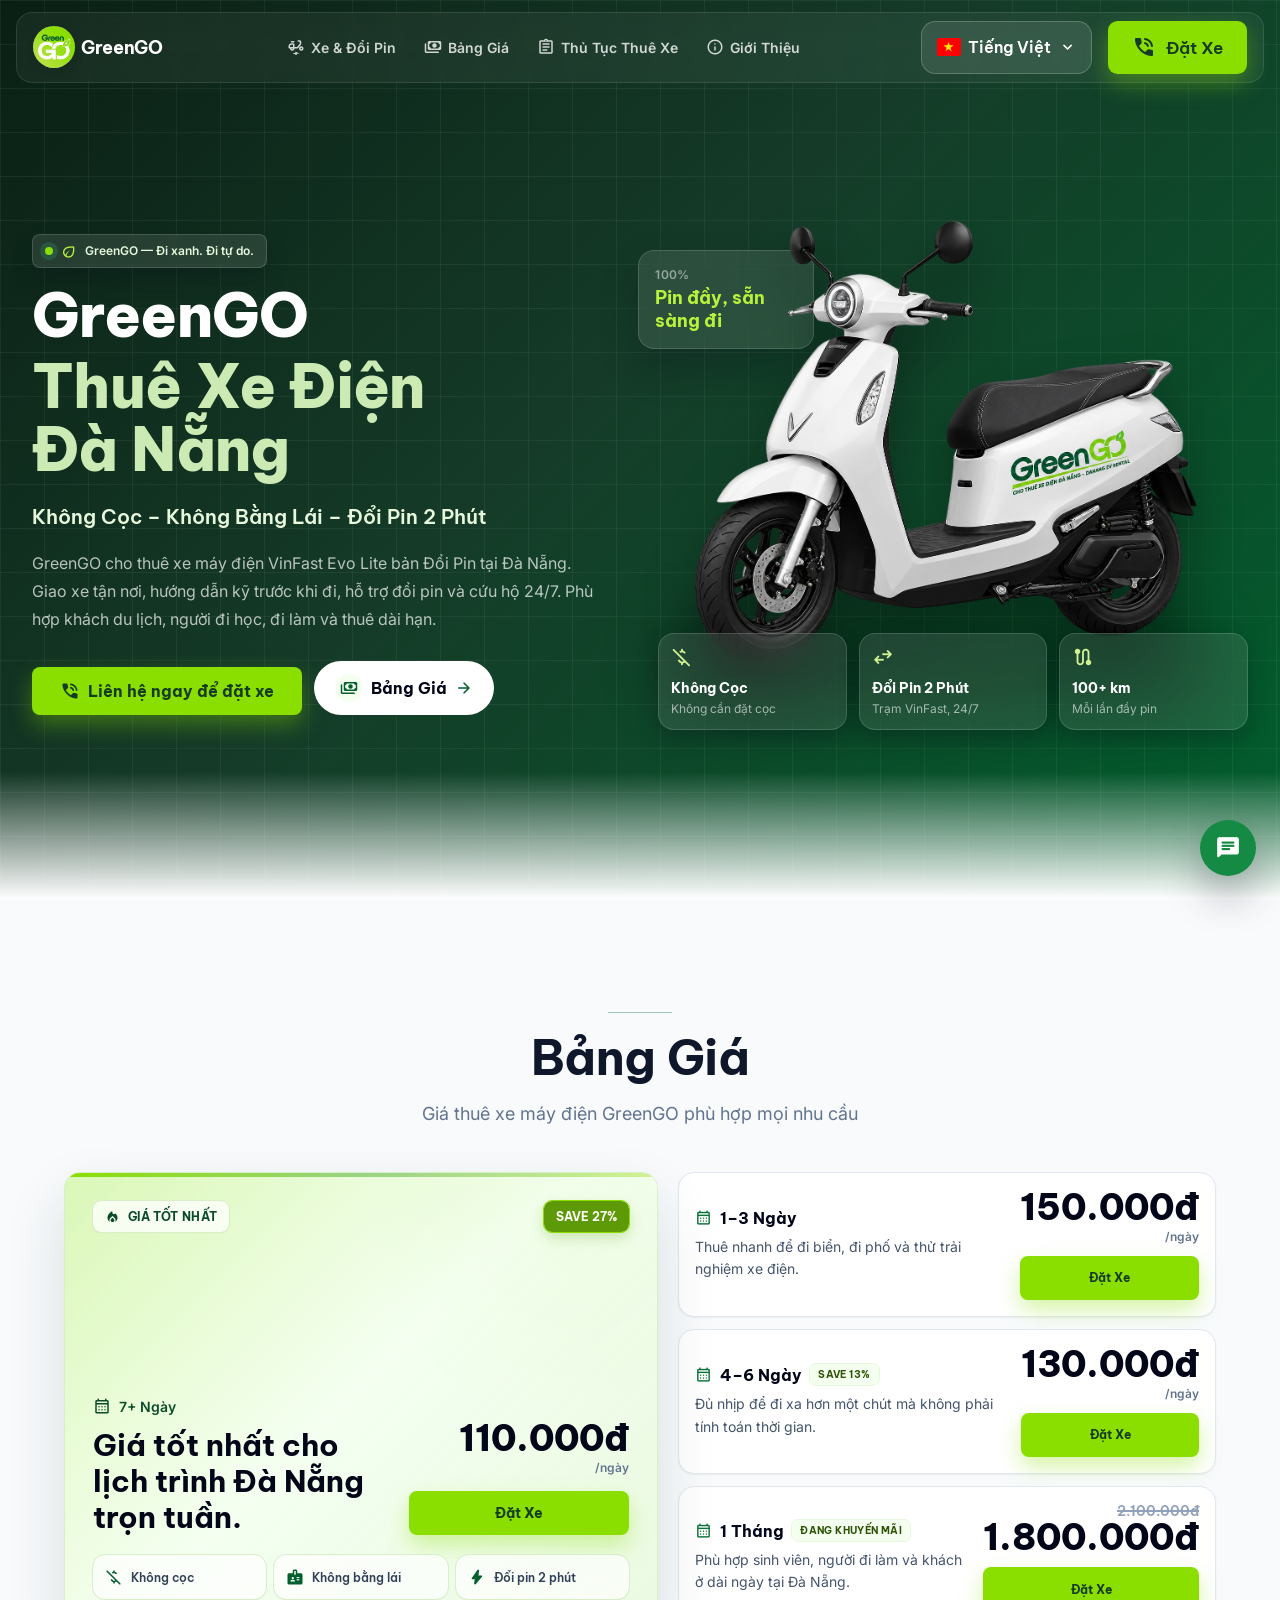
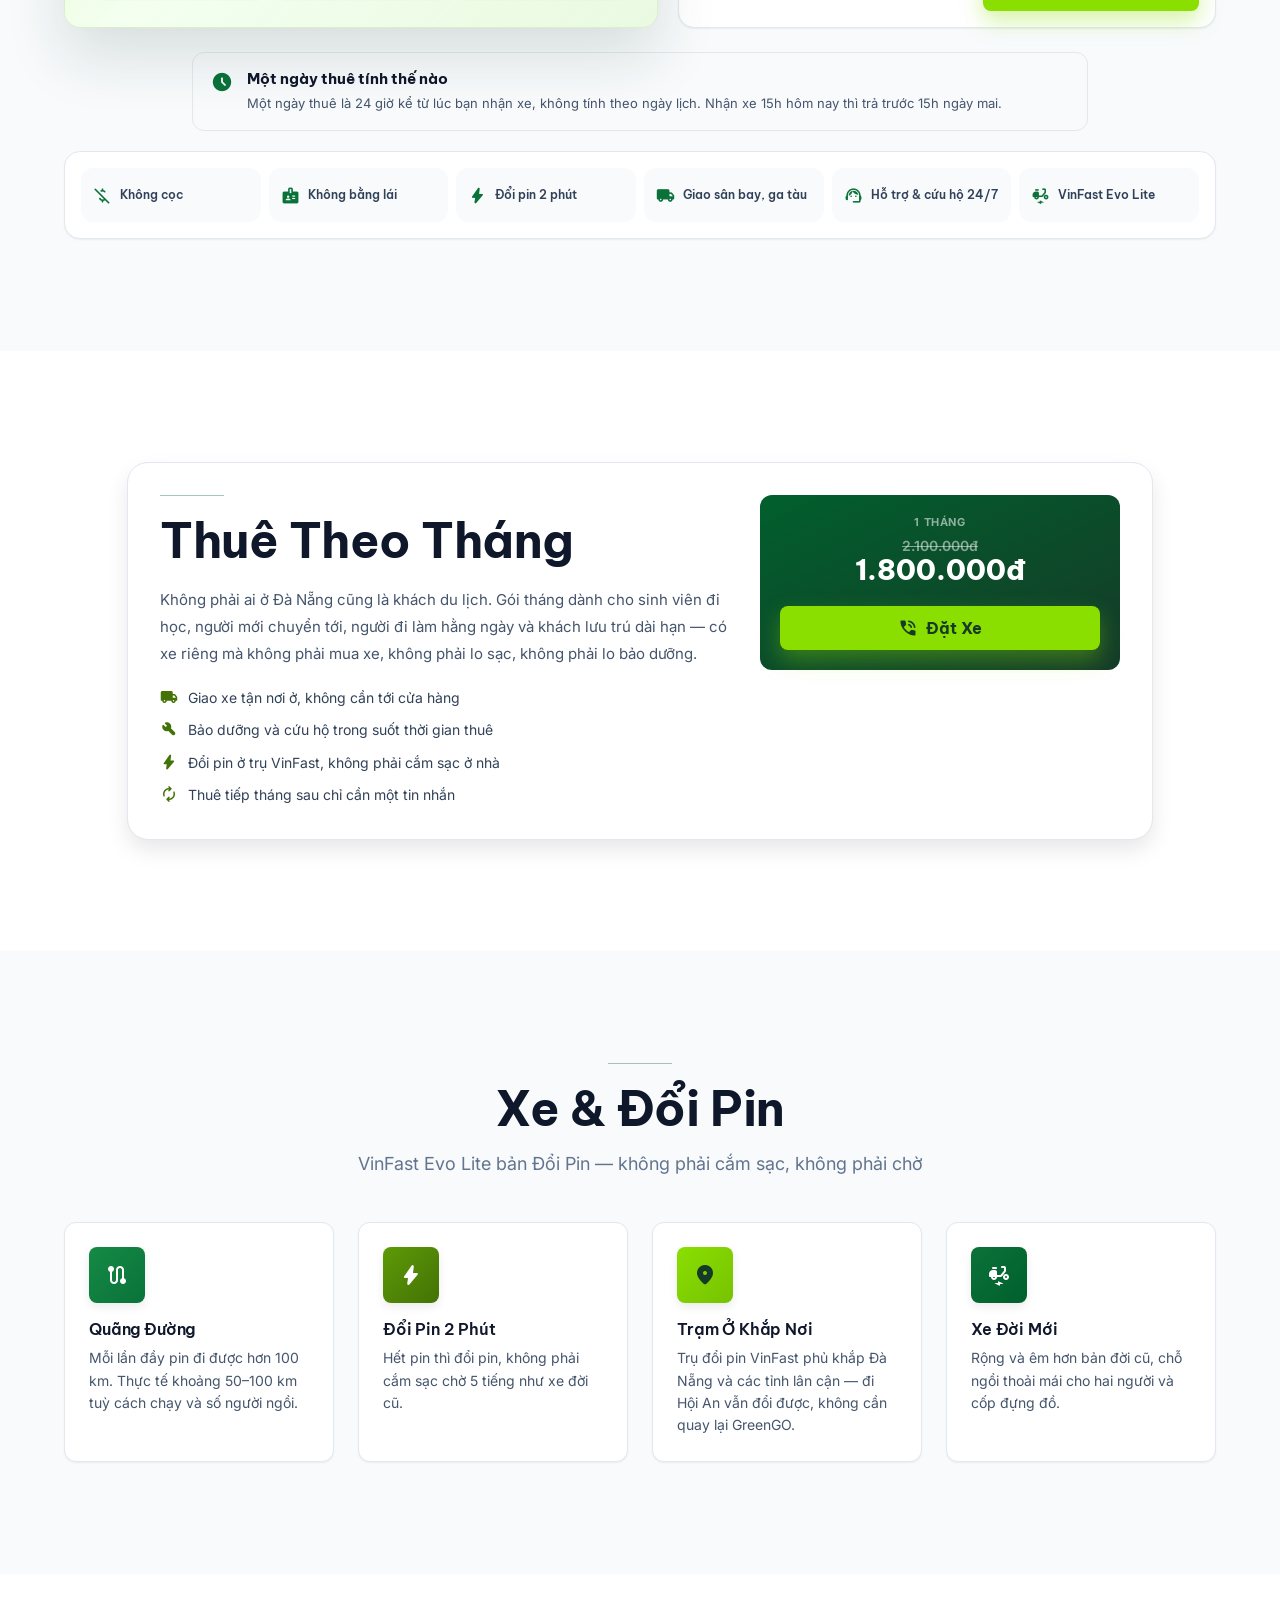
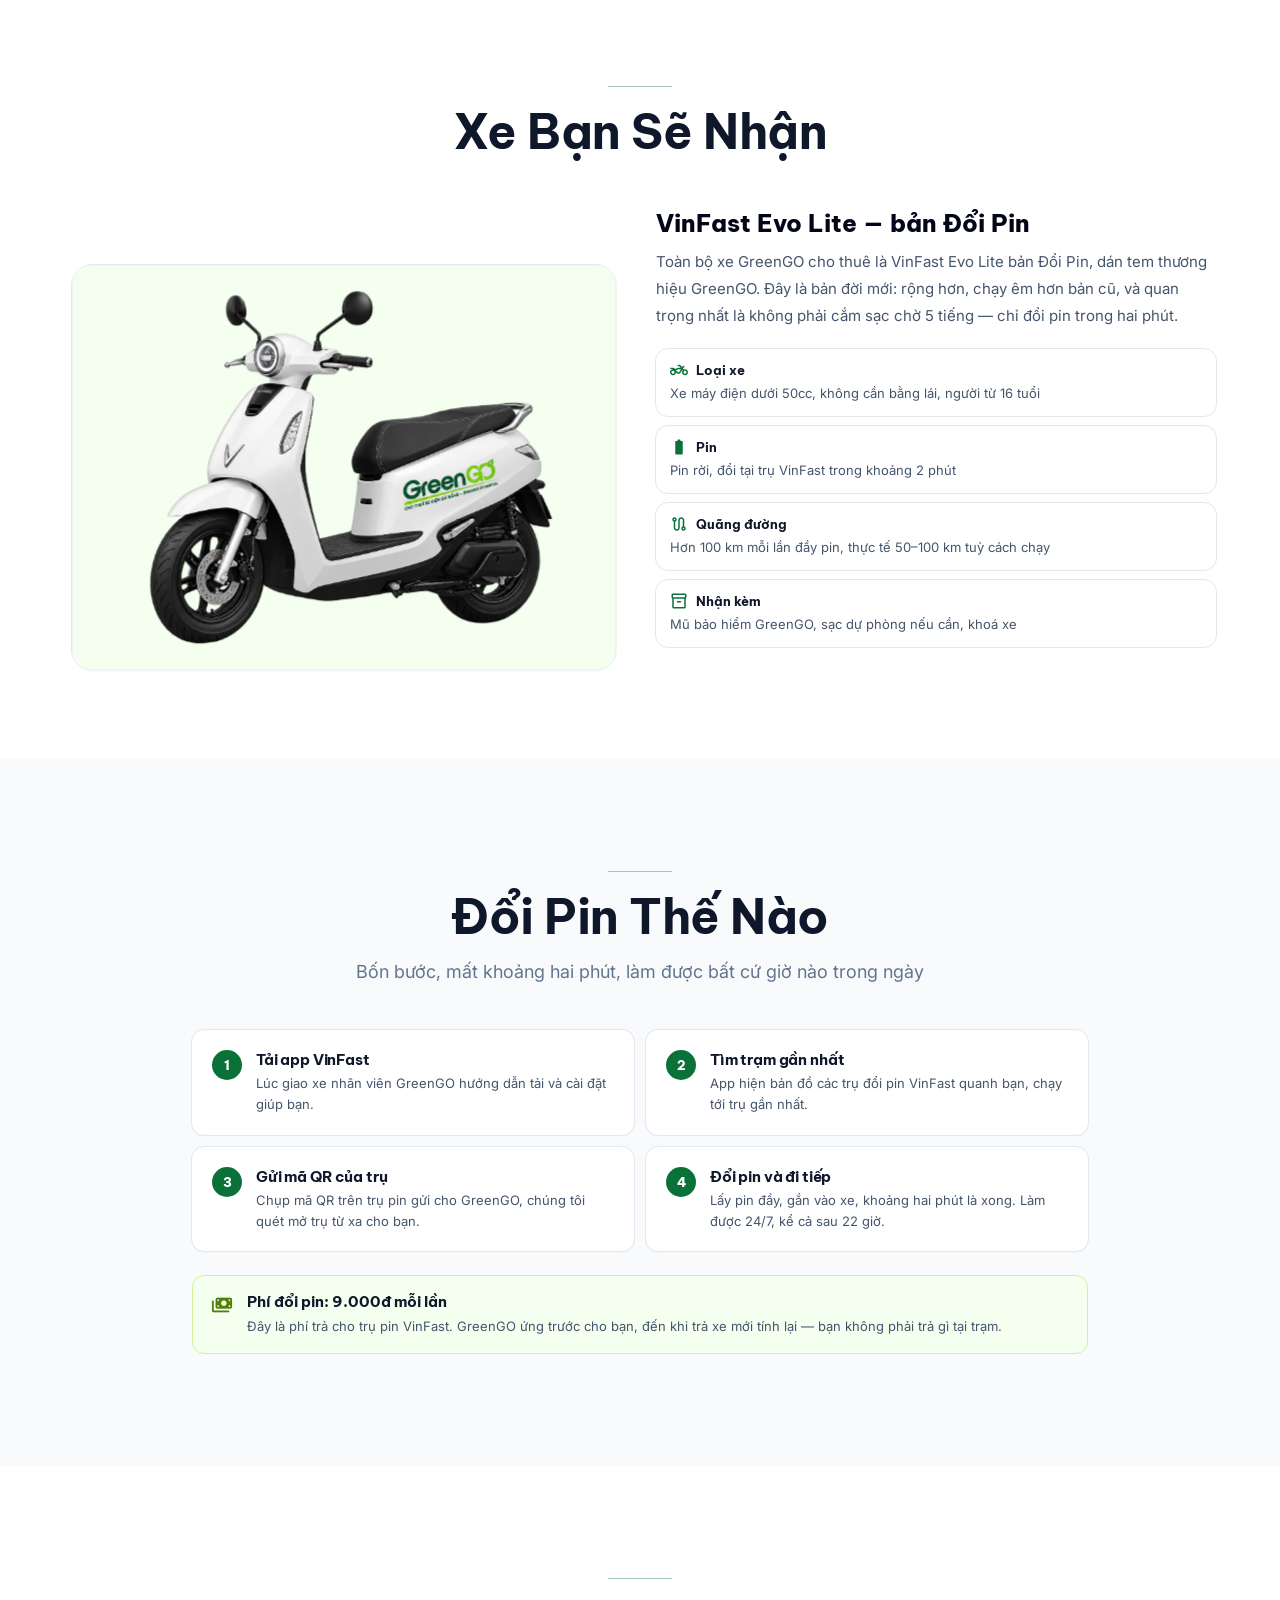
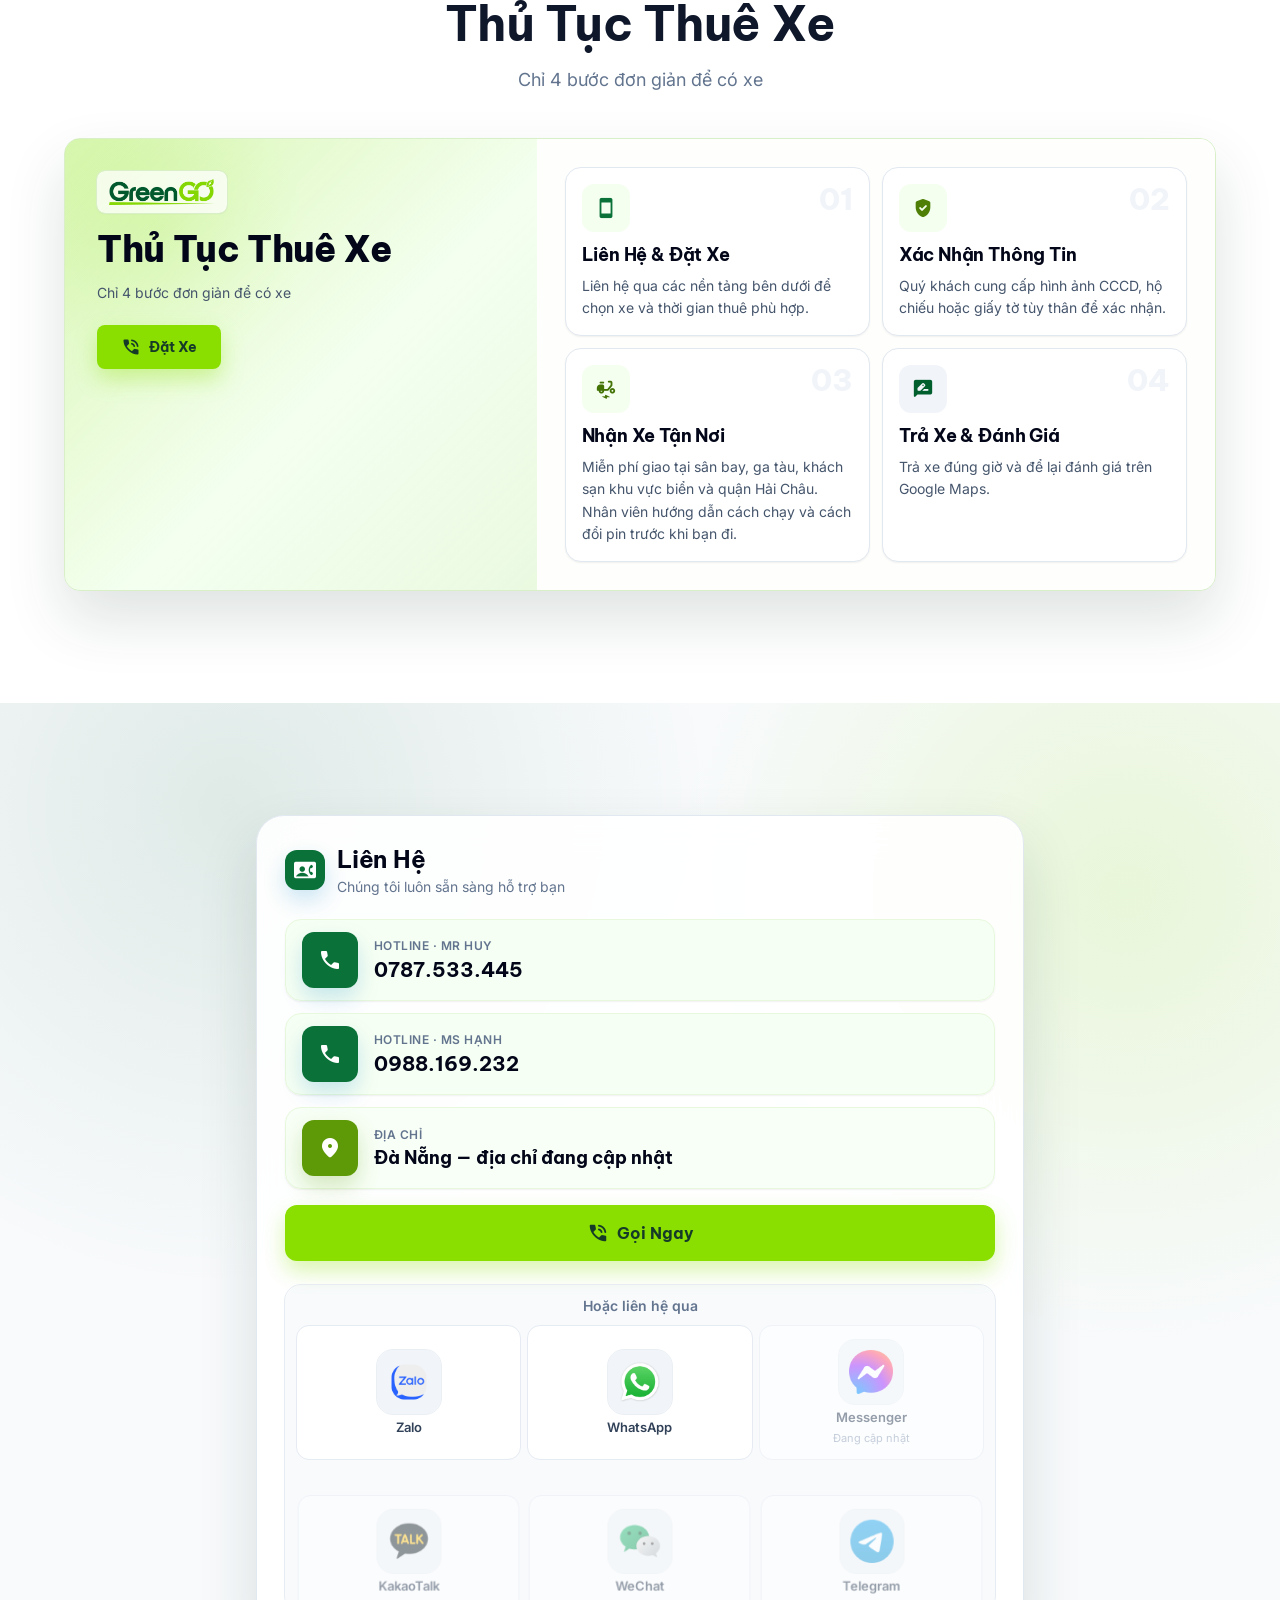
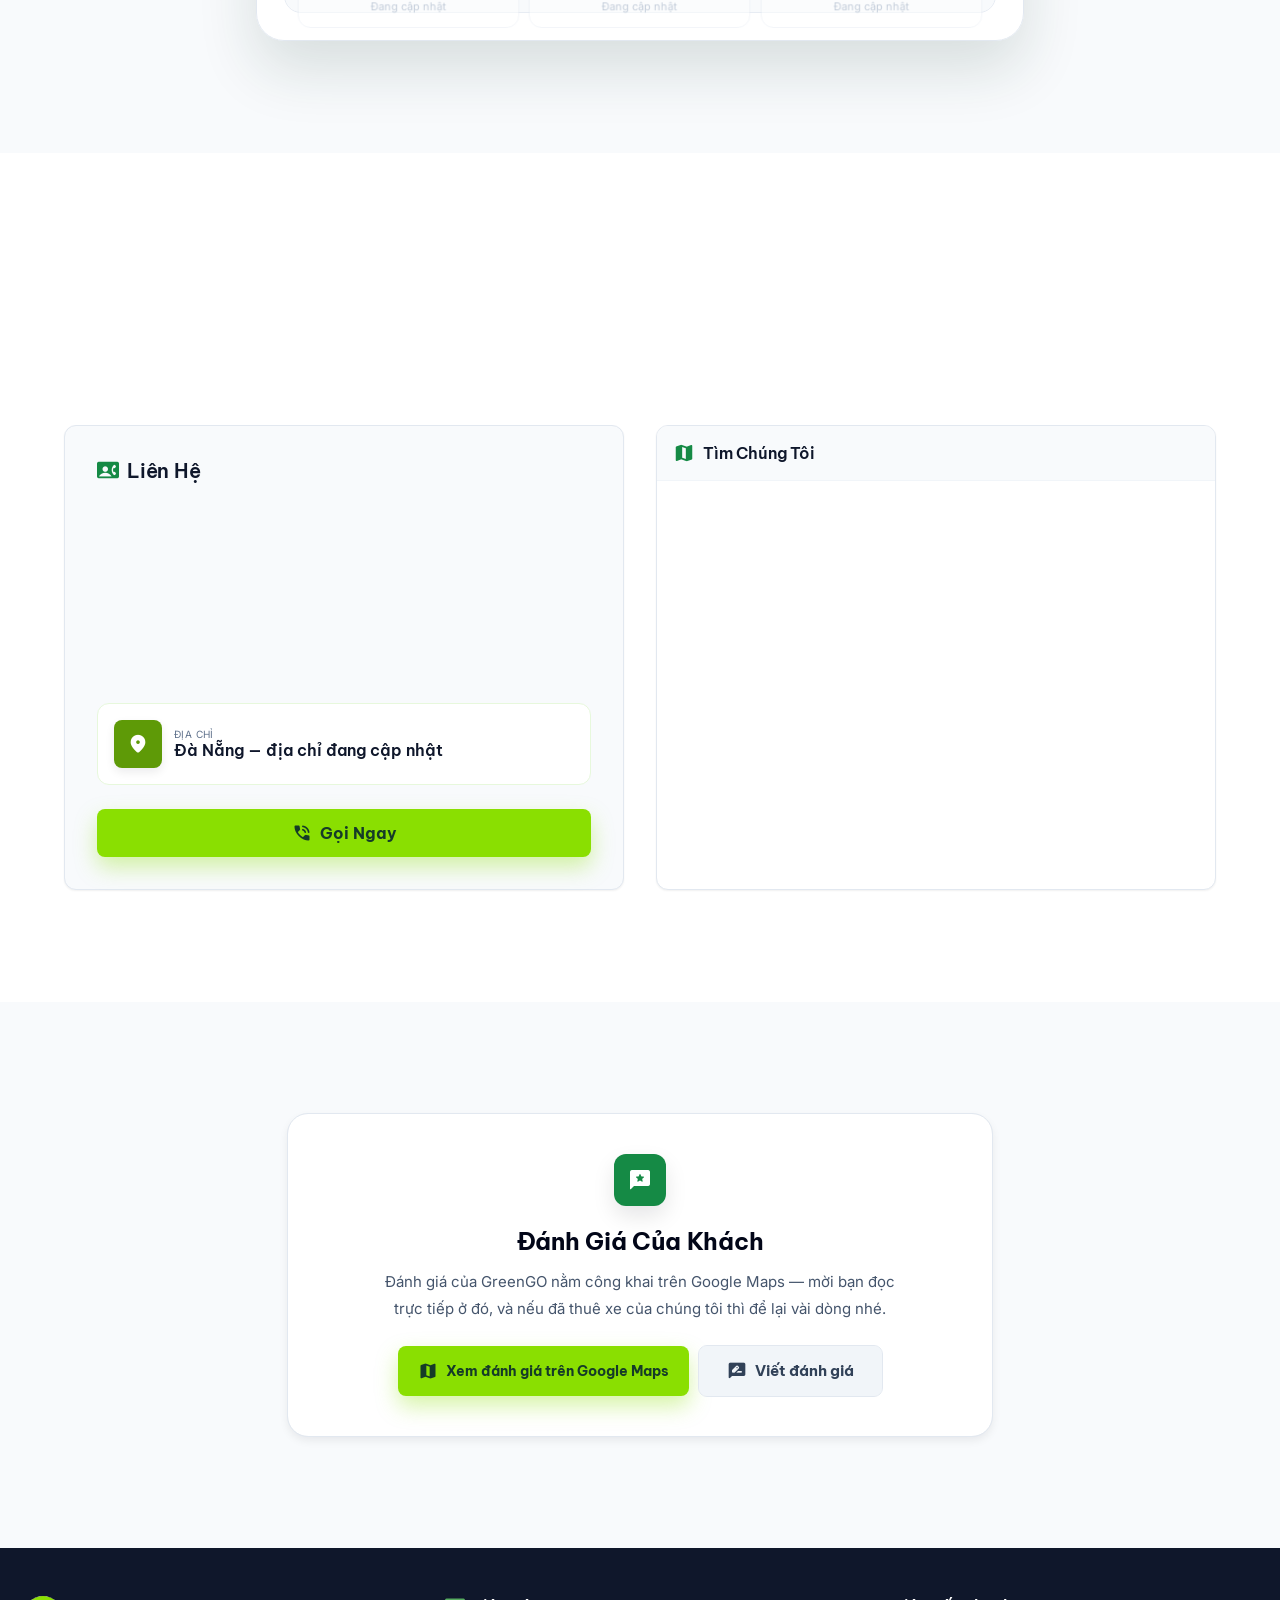
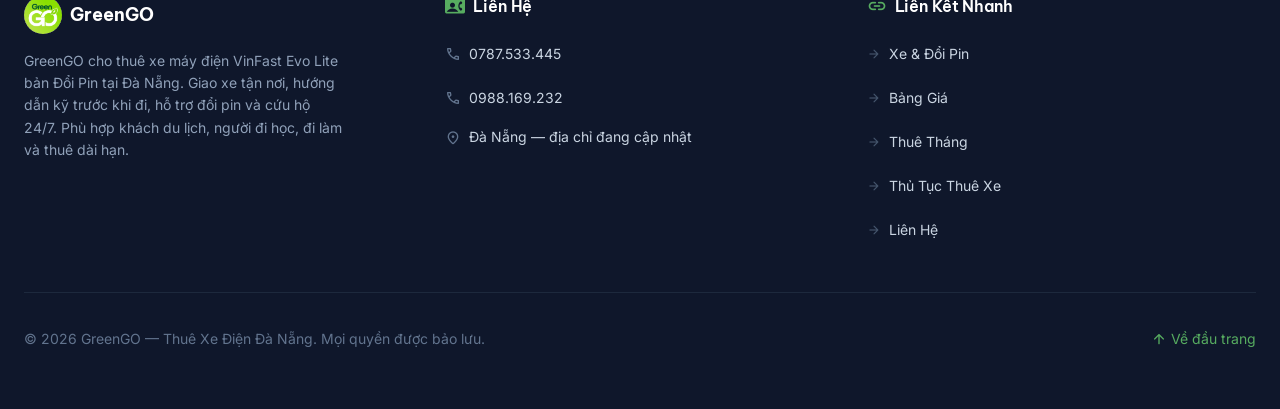
==== commit c763d103: "Đưa bảng giá lên đầu, thay ảnh xe và làm mượt hiệu ứng cuộn - Chuyển mục Bảng Giá và Thuê Theo Tháng" ====
--- a/index.html
+++ b/index.html
@@ -119,7 +119,7 @@
               <p class="k">100%</p>
               <p class="v" data-i18n="hero.float">Pin đầy, sẵn sàng đi</p>
             </div>
-            <img class="hero-bike" src="assets/brand/xe-may-dien.png" alt="Xe máy điện GreenGO — VinFast Evo Lite bản Đổi Pin" width="1382" height="1138" />
+            <img class="hero-bike" src="assets/brand/xe-vinfast-evo.png" alt="Xe máy điện GreenGO — VinFast Evo Lite bản Đổi Pin" width="1477" height="1065" fetchpriority="high" />
             <div class="hero-stats">
               <div class="stat" data-reveal>
                 <div class="ic"><span class="material-symbols-rounded s22 ico-fill" style="color:var(--accent-300)">money_off</span></div>
@@ -144,139 +144,6 @@
               </div>
             </div>
           </div>
-        </div>
-      </div>
-    </div>
-  </section>
-
-  <!-- ===================== XE & ĐỔI PIN ===================== -->
-  <section id="range" class="section">
-    <div class="w-7xl" style="margin-inline:auto">
-      <div class="sec-head" data-reveal>
-        <div class="sec-rule"></div>
-        <h2 data-i18n="range.h">Xe &amp; Đổi Pin</h2>
-        <p data-i18n="range.sub">VinFast Evo Lite bản Đổi Pin — không phải cắm sạc, không phải chờ</p>
-      </div>
-      <div class="range-grid">
-        <div class="range-card" data-reveal>
-          <div class="range-ico g-primary"><span class="material-symbols-rounded s24 ico-fill">route</span></div>
-          <h3 data-i18n="range.c1.t">Quãng Đường</h3>
-          <p data-i18n="range.c1.d">Mỗi lần đầy pin đi được hơn 100 km. Thực tế khoảng 50–100 km tuỳ cách chạy và số người ngồi.</p>
-        </div>
-        <div class="range-card" data-reveal>
-          <div class="range-ico g-eco"><span class="material-symbols-rounded s24 ico-fill">bolt</span></div>
-          <h3 data-i18n="range.c2.t">Đổi Pin 2 Phút</h3>
-          <p data-i18n="range.c2.d">Hết pin thì đổi pin, không phải cắm sạc chờ 5 tiếng như xe đời cũ.</p>
-        </div>
-        <div class="range-card" data-reveal>
-          <div class="range-ico g-accent"><span class="material-symbols-rounded s24 ico-fill">location_on</span></div>
-          <h3 data-i18n="range.c3.t">Trạm Ở Khắp Nơi</h3>
-          <p data-i18n="range.c3.d">Trụ đổi pin VinFast phủ khắp Đà Nẵng và các tỉnh lân cận — đi Hội An vẫn đổi được, không cần quay lại GreenGO.</p>
-        </div>
-        <div class="range-card" data-reveal>
-          <div class="range-ico g-primary-d"><span class="material-symbols-rounded s24 ico-fill">electric_moped</span></div>
-          <h3 data-i18n="range.c4.t">Xe Đời Mới</h3>
-          <p data-i18n="range.c4.d">Rộng và êm hơn bản đời cũ, chỗ ngồi thoải mái cho hai người và cốp đựng đồ.</p>
-        </div>
-      </div>
-    </div>
-  </section>
-
-  <!-- ===================== DÒNG XE ===================== -->
-  <section id="bike" class="section section-alt">
-    <div class="w-6xl" style="margin-inline:auto">
-      <div class="sec-head" data-reveal>
-        <div class="sec-rule"></div>
-        <h2 data-i18n="bike.h">Xe Bạn Sẽ Nhận</h2>
-      </div>
-
-      <div class="bike-split">
-        <div class="bike-visual" data-reveal>
-          <!-- TODO ảnh thật: thay bằng ảnh chụp xe VinFast Evo Lite dán tem GreenGO -->
-          <img src="assets/brand/xe-may-dien.png" alt="VinFast Evo Lite bản Đổi Pin dán tem GreenGO" width="1382" height="1138" loading="lazy" />
-        </div>
-        <div class="bike-body" data-reveal>
-          <p class="bike-name" data-i18n="bike.name">VinFast Evo Lite — bản Đổi Pin</p>
-          <p class="bike-lead" data-i18n="bike.lead">Toàn bộ xe GreenGO cho thuê là VinFast Evo Lite bản Đổi Pin, dán tem thương hiệu GreenGO. Đây là bản đời mới: rộng hơn, chạy êm hơn bản cũ, và quan trọng nhất là không phải cắm sạc chờ 5 tiếng — chỉ đổi pin trong hai phút.</p>
-          <dl class="spec-list">
-            <div class="spec">
-              <dt><span class="material-symbols-rounded s18">two_wheeler</span><span data-i18n="bike.s1.t">Loại xe</span></dt>
-              <dd data-i18n="bike.s1.d">Xe máy điện dưới 50cc, không cần bằng lái, người từ 16 tuổi</dd>
-            </div>
-            <div class="spec">
-              <dt><span class="material-symbols-rounded s18">battery_full</span><span data-i18n="bike.s2.t">Pin</span></dt>
-              <dd data-i18n="bike.s2.d">Pin rời, đổi tại trụ VinFast trong khoảng 2 phút</dd>
-            </div>
-            <div class="spec">
-              <dt><span class="material-symbols-rounded s18">route</span><span data-i18n="bike.s3.t">Quãng đường</span></dt>
-              <dd data-i18n="bike.s3.d">Hơn 100 km mỗi lần đầy pin, thực tế 50–100 km tuỳ cách chạy</dd>
-            </div>
-            <div class="spec">
-              <dt><span class="material-symbols-rounded s18">inventory_2</span><span data-i18n="bike.s4.t">Nhận kèm</span></dt>
-              <dd data-i18n="bike.s4.d">Mũ bảo hiểm GreenGO, sạc dự phòng nếu cần, khoá xe</dd>
-            </div>
-          </dl>
-        </div>
-      </div>
-
-      <div class="bike-shots">
-        <figure data-reveal>
-          <img src="assets/brand/non-bao-hiem.png" alt="Mũ bảo hiểm GreenGO" loading="lazy" />
-          <figcaption data-i18n="bike.helmet">Mũ bảo hiểm GreenGO đi kèm mỗi xe</figcaption>
-        </figure>
-        <figure data-reveal>
-          <img src="assets/brand/cua-hang.jpg" alt="Cửa hàng GreenGO tại Đà Nẵng" loading="lazy" />
-          <figcaption data-i18n="bike.shop">Cửa hàng GreenGO tại Đà Nẵng</figcaption>
-        </figure>
-      </div>
-    </div>
-  </section>
-
-  <!-- ===================== ĐỔI PIN THẾ NÀO ===================== -->
-  <section id="swap" class="section">
-    <div class="w-6xl" style="margin-inline:auto">
-      <div class="sec-head" data-reveal>
-        <div class="sec-rule"></div>
-        <h2 data-i18n="swap.h">Đổi Pin Thế Nào</h2>
-        <p data-i18n="swap.sub">Bốn bước, mất khoảng hai phút, làm được bất cứ giờ nào trong ngày</p>
-      </div>
-
-      <ol class="swap-steps">
-        <li class="swap-step" data-reveal>
-          <span class="n">1</span>
-          <div>
-            <h3 data-i18n="swap.1.t">Tải app VinFast</h3>
-            <p data-i18n="swap.1.d">Lúc giao xe nhân viên GreenGO hướng dẫn tải và cài đặt giúp bạn.</p>
-          </div>
-        </li>
-        <li class="swap-step" data-reveal>
-          <span class="n">2</span>
-          <div>
-            <h3 data-i18n="swap.2.t">Tìm trạm gần nhất</h3>
-            <p data-i18n="swap.2.d">App hiện bản đồ các trụ đổi pin VinFast quanh bạn, chạy tới trụ gần nhất.</p>
-          </div>
-        </li>
-        <li class="swap-step" data-reveal>
-          <span class="n">3</span>
-          <div>
-            <h3 data-i18n="swap.3.t">Gửi mã QR của trụ</h3>
-            <p data-i18n="swap.3.d">Chụp mã QR trên trụ pin gửi cho GreenGO, chúng tôi quét mở trụ từ xa cho bạn.</p>
-          </div>
-        </li>
-        <li class="swap-step" data-reveal>
-          <span class="n">4</span>
-          <div>
-            <h3 data-i18n="swap.4.t">Đổi pin và đi tiếp</h3>
-            <p data-i18n="swap.4.d">Lấy pin đầy, gắn vào xe, khoảng hai phút là xong. Làm được 24/7, kể cả sau 22 giờ.</p>
-          </div>
-        </li>
-      </ol>
-
-      <div class="note-card" data-reveal>
-        <span class="material-symbols-rounded s22 ico-fill">payments</span>
-        <div>
-          <p class="t" data-i18n="swap.fee.t">Phí đổi pin: 9.000đ mỗi lần</p>
-          <p class="d" data-i18n="swap.fee.d">Đây là phí trả cho trụ pin VinFast. GreenGO ứng trước cho bạn, đến khi trả xe mới tính lại — bạn không phải trả gì tại trạm.</p>
         </div>
       </div>
     </div>
@@ -404,23 +271,23 @@
   </section>
 
   <!-- ===================== THUÊ THÁNG ===================== -->
-  <section id="month" class="section section-alt">
+  <section id="month" class="section">
     <div class="w-6xl" style="margin-inline:auto">
-      <div class="month-card" data-reveal>
-        <div class="month-copy">
+      <div class="month-card">
+        <div class="month-copy" data-reveal>
           <div class="sec-head" style="margin-bottom:1rem">
             <div class="sec-rule"></div>
             <h2 data-i18n="month.h">Thuê Theo Tháng</h2>
           </div>
           <p class="month-lead" data-i18n="month.lead">Không phải ai ở Đà Nẵng cũng là khách du lịch. Gói tháng dành cho sinh viên đi học, người mới chuyển tới, người đi làm hằng ngày và khách lưu trú dài hạn — có xe riêng mà không phải mua xe, không phải lo sạc, không phải lo bảo dưỡng.</p>
           <ul class="month-list">
-            <li><span class="material-symbols-rounded s18 ico-fill">local_shipping</span><span data-i18n="month.1">Giao xe tận nơi ở, không cần tới cửa hàng</span></li>
-            <li><span class="material-symbols-rounded s18 ico-fill">build</span><span data-i18n="month.2">Bảo dưỡng và cứu hộ trong suốt thời gian thuê</span></li>
-            <li><span class="material-symbols-rounded s18 ico-fill">bolt</span><span data-i18n="month.3">Đổi pin ở trụ VinFast, không phải cắm sạc ở nhà</span></li>
-            <li><span class="material-symbols-rounded s18 ico-fill">autorenew</span><span data-i18n="month.4">Thuê tiếp tháng sau chỉ cần một tin nhắn</span></li>
+            <li data-reveal><span class="material-symbols-rounded s18 ico-fill">local_shipping</span><span data-i18n="month.1">Giao xe tận nơi ở, không cần tới cửa hàng</span></li>
+            <li data-reveal><span class="material-symbols-rounded s18 ico-fill">build</span><span data-i18n="month.2">Bảo dưỡng và cứu hộ trong suốt thời gian thuê</span></li>
+            <li data-reveal><span class="material-symbols-rounded s18 ico-fill">bolt</span><span data-i18n="month.3">Đổi pin ở trụ VinFast, không phải cắm sạc ở nhà</span></li>
+            <li data-reveal><span class="material-symbols-rounded s18 ico-fill">autorenew</span><span data-i18n="month.4">Thuê tiếp tháng sau chỉ cần một tin nhắn</span></li>
           </ul>
         </div>
-        <div class="month-price">
+        <div class="month-price" data-reveal>
           <span class="k" data-i18n="plan.month">1 Tháng</span>
           <span class="old"><span class="sr-only" data-i18n="label.oldprice">Giá niêm yết</span><s>2.100.000đ</s></span>
           <span class="v">1.800.000đ</span>
@@ -428,6 +295,128 @@
           <a class="btn btn-accent btn-block" style="margin-top:1rem;padding:.75rem 1.25rem" href="#contact" data-open-booking>
             <span class="material-symbols-rounded s20 ico-fill">phone_in_talk</span><span data-i18n="cta.book">Đặt Xe</span>
           </a>
+        </div>
+      </div>
+    </div>
+  </section>
+
+  <!-- ===================== XE & ĐỔI PIN ===================== -->
+  <section id="range" class="section section-alt">
+    <div class="w-7xl" style="margin-inline:auto">
+      <div class="sec-head" data-reveal>
+        <div class="sec-rule"></div>
+        <h2 data-i18n="range.h">Xe &amp; Đổi Pin</h2>
+        <p data-i18n="range.sub">VinFast Evo Lite bản Đổi Pin — không phải cắm sạc, không phải chờ</p>
+      </div>
+      <div class="range-grid">
+        <div class="range-card" data-reveal>
+          <div class="range-ico g-primary"><span class="material-symbols-rounded s24 ico-fill">route</span></div>
+          <h3 data-i18n="range.c1.t">Quãng Đường</h3>
+          <p data-i18n="range.c1.d">Mỗi lần đầy pin đi được hơn 100 km. Thực tế khoảng 50–100 km tuỳ cách chạy và số người ngồi.</p>
+        </div>
+        <div class="range-card" data-reveal>
+          <div class="range-ico g-eco"><span class="material-symbols-rounded s24 ico-fill">bolt</span></div>
+          <h3 data-i18n="range.c2.t">Đổi Pin 2 Phút</h3>
+          <p data-i18n="range.c2.d">Hết pin thì đổi pin, không phải cắm sạc chờ 5 tiếng như xe đời cũ.</p>
+        </div>
+        <div class="range-card" data-reveal>
+          <div class="range-ico g-accent"><span class="material-symbols-rounded s24 ico-fill">location_on</span></div>
+          <h3 data-i18n="range.c3.t">Trạm Ở Khắp Nơi</h3>
+          <p data-i18n="range.c3.d">Trụ đổi pin VinFast phủ khắp Đà Nẵng và các tỉnh lân cận — đi Hội An vẫn đổi được, không cần quay lại GreenGO.</p>
+        </div>
+        <div class="range-card" data-reveal>
+          <div class="range-ico g-primary-d"><span class="material-symbols-rounded s24 ico-fill">electric_moped</span></div>
+          <h3 data-i18n="range.c4.t">Xe Đời Mới</h3>
+          <p data-i18n="range.c4.d">Rộng và êm hơn bản đời cũ, chỗ ngồi thoải mái cho hai người và cốp đựng đồ.</p>
+        </div>
+      </div>
+    </div>
+  </section>
+
+  <!-- ===================== DÒNG XE ===================== -->
+  <section id="bike" class="section">
+    <div class="w-6xl" style="margin-inline:auto">
+      <div class="sec-head" data-reveal>
+        <div class="sec-rule"></div>
+        <h2 data-i18n="bike.h">Xe Bạn Sẽ Nhận</h2>
+      </div>
+
+      <div class="bike-split">
+        <div class="bike-visual" data-reveal>
+          <img src="assets/brand/xe-vinfast-evo.png" alt="VinFast Evo Lite bản Đổi Pin dán tem GreenGO" width="1477" height="1065" loading="lazy" />
+        </div>
+        <div class="bike-body">
+          <p class="bike-name" data-reveal data-i18n="bike.name">VinFast Evo Lite — bản Đổi Pin</p>
+          <p class="bike-lead" data-reveal data-i18n="bike.lead">Toàn bộ xe GreenGO cho thuê là VinFast Evo Lite bản Đổi Pin, dán tem thương hiệu GreenGO. Đây là bản đời mới: rộng hơn, chạy êm hơn bản cũ, và quan trọng nhất là không phải cắm sạc chờ 5 tiếng — chỉ đổi pin trong hai phút.</p>
+          <dl class="spec-list">
+            <div class="spec" data-reveal>
+              <dt><span class="material-symbols-rounded s18">two_wheeler</span><span data-i18n="bike.s1.t">Loại xe</span></dt>
+              <dd data-i18n="bike.s1.d">Xe máy điện dưới 50cc, không cần bằng lái, người từ 16 tuổi</dd>
+            </div>
+            <div class="spec" data-reveal>
+              <dt><span class="material-symbols-rounded s18">battery_full</span><span data-i18n="bike.s2.t">Pin</span></dt>
+              <dd data-i18n="bike.s2.d">Pin rời, đổi tại trụ VinFast trong khoảng 2 phút</dd>
+            </div>
+            <div class="spec" data-reveal>
+              <dt><span class="material-symbols-rounded s18">route</span><span data-i18n="bike.s3.t">Quãng đường</span></dt>
+              <dd data-i18n="bike.s3.d">Hơn 100 km mỗi lần đầy pin, thực tế 50–100 km tuỳ cách chạy</dd>
+            </div>
+            <div class="spec" data-reveal>
+              <dt><span class="material-symbols-rounded s18">inventory_2</span><span data-i18n="bike.s4.t">Nhận kèm</span></dt>
+              <dd data-i18n="bike.s4.d">Mũ bảo hiểm GreenGO, sạc dự phòng nếu cần, khoá xe</dd>
+            </div>
+          </dl>
+        </div>
+      </div>
+
+    </div>
+  </section>
+
+  <!-- ===================== ĐỔI PIN THẾ NÀO ===================== -->
+  <section id="swap" class="section section-alt">
+    <div class="w-6xl" style="margin-inline:auto">
+      <div class="sec-head" data-reveal>
+        <div class="sec-rule"></div>
+        <h2 data-i18n="swap.h">Đổi Pin Thế Nào</h2>
+        <p data-i18n="swap.sub">Bốn bước, mất khoảng hai phút, làm được bất cứ giờ nào trong ngày</p>
+      </div>
+
+      <ol class="swap-steps">
+        <li class="swap-step" data-reveal>
+          <span class="n">1</span>
+          <div>
+            <h3 data-i18n="swap.1.t">Tải app VinFast</h3>
+            <p data-i18n="swap.1.d">Lúc giao xe nhân viên GreenGO hướng dẫn tải và cài đặt giúp bạn.</p>
+          </div>
+        </li>
+        <li class="swap-step" data-reveal>
+          <span class="n">2</span>
+          <div>
+            <h3 data-i18n="swap.2.t">Tìm trạm gần nhất</h3>
+            <p data-i18n="swap.2.d">App hiện bản đồ các trụ đổi pin VinFast quanh bạn, chạy tới trụ gần nhất.</p>
+          </div>
+        </li>
+        <li class="swap-step" data-reveal>
+          <span class="n">3</span>
+          <div>
+            <h3 data-i18n="swap.3.t">Gửi mã QR của trụ</h3>
+            <p data-i18n="swap.3.d">Chụp mã QR trên trụ pin gửi cho GreenGO, chúng tôi quét mở trụ từ xa cho bạn.</p>
+          </div>
+        </li>
+        <li class="swap-step" data-reveal>
+          <span class="n">4</span>
+          <div>
+            <h3 data-i18n="swap.4.t">Đổi pin và đi tiếp</h3>
+            <p data-i18n="swap.4.d">Lấy pin đầy, gắn vào xe, khoảng hai phút là xong. Làm được 24/7, kể cả sau 22 giờ.</p>
+          </div>
+        </li>
+      </ol>
+
+      <div class="note-card" data-reveal>
+        <span class="material-symbols-rounded s22 ico-fill">payments</span>
+        <div>
+          <p class="t" data-i18n="swap.fee.t">Phí đổi pin: 9.000đ mỗi lần</p>
+          <p class="d" data-i18n="swap.fee.d">Đây là phí trả cho trụ pin VinFast. GreenGO ứng trước cho bạn, đến khi trả xe mới tính lại — bạn không phải trả gì tại trạm.</p>
         </div>
       </div>
     </div>
@@ -515,20 +504,20 @@
 
         <div class="contact-rows">
           <div class="contact-row" data-reveal>
-            <a href="tel:0988169232" data-tel="0">
+            <a href="tel:0787533445" data-tel="0">
               <span class="ic"><span class="material-symbols-rounded s24 ico-fill">call</span></span>
               <span style="min-width:0">
                 <span class="k" data-hotline-name="0">Hotline</span>
-                <span class="v" data-hotline="0">0988.169.232</span>
+                <span class="v" data-hotline="0">0787.533.445</span>
               </span>
             </a>
           </div>
           <div class="contact-row" data-reveal>
-            <a href="tel:0787533445" data-tel="1">
+            <a href="tel:0988169232" data-tel="1">
               <span class="ic"><span class="material-symbols-rounded s24 ico-fill">call</span></span>
               <span style="min-width:0">
                 <span class="k" data-hotline-name="1">Hotline</span>
-                <span class="v" data-hotline="1">0787.533.445</span>
+                <span class="v" data-hotline="1">0988.169.232</span>
               </span>
             </a>
           </div>
@@ -543,7 +532,7 @@
           </div>
         </div>
 
-        <a class="call-now" href="tel:0988169232" data-tel="0">
+        <a class="call-now" href="tel:0787533445" data-tel="0">
           <span class="material-symbols-rounded s22 ico-fill">phone_in_talk</span><span data-i18n="cta.call">Gọi Ngay</span>
         </a>
 
@@ -594,20 +583,20 @@
           <h3><span class="material-symbols-rounded s22 ico-fill">contact_phone</span><span data-i18n="contact.h">Liên Hệ</span></h3>
           <div class="mini-rows">
             <div class="mini-row" data-reveal>
-              <a href="tel:0988169232" data-tel="0">
+              <a href="tel:0787533445" data-tel="0">
                 <span class="ic"><span class="material-symbols-rounded s22 ico-fill">call</span></span>
                 <span>
                   <span class="k" style="display:block" data-hotline-name="0">Hotline</span>
-                  <span class="v" data-hotline="0">0988.169.232</span>
+                  <span class="v" data-hotline="0">0787.533.445</span>
                 </span>
               </a>
             </div>
             <div class="mini-row" data-reveal>
-              <a href="tel:0787533445" data-tel="1">
+              <a href="tel:0988169232" data-tel="1">
                 <span class="ic"><span class="material-symbols-rounded s22 ico-fill">call</span></span>
                 <span>
                   <span class="k" style="display:block" data-hotline-name="1">Hotline</span>
-                  <span class="v" data-hotline="1">0787.533.445</span>
+                  <span class="v" data-hotline="1">0988.169.232</span>
                 </span>
               </a>
             </div>
@@ -623,7 +612,7 @@
           </div>
 
           <div class="booking-actions">
-            <a class="btn btn-accent btn-block" style="padding:.875rem 1.25rem;font-size:1rem" href="tel:0988169232" data-tel="0">
+            <a class="btn btn-accent btn-block" style="padding:.875rem 1.25rem;font-size:1rem" href="tel:0787533445" data-tel="0">
               <span class="material-symbols-rounded s20 ico-fill">phone_in_talk</span><span data-i18n="cta.call">Gọi Ngay</span>
             </a>
           </div>
@@ -677,8 +666,8 @@
       <div class="footer-col">
         <h3><span class="material-symbols-rounded s20 ico-fill">contact_phone</span><span data-i18n="contact.h">Liên Hệ</span></h3>
         <div class="footer-links">
-          <a href="tel:0988169232" data-tel="0"><span class="material-symbols-rounded s16">call</span><span data-hotline="0">0988.169.232</span></a>
-          <a href="tel:0787533445" data-tel="1"><span class="material-symbols-rounded s16">call</span><span data-hotline="1">0787.533.445</span></a>
+          <a href="tel:0787533445" data-tel="0"><span class="material-symbols-rounded s16">call</span><span data-hotline="0">0787.533.445</span></a>
+          <a href="tel:0988169232" data-tel="1"><span class="material-symbols-rounded s16">call</span><span data-hotline="1">0988.169.232</span></a>
           <div class="ln" style="align-items:flex-start;padding-top:.5rem">
             <span class="material-symbols-rounded s16" style="margin-top:2px">location_on</span>
             <span data-address>Đà Nẵng — địa chỉ đang cập nhật</span>
@@ -730,18 +719,18 @@
     </div>
 
     <div class="modal-calls">
-      <a class="call-row" href="tel:0988169232" data-tel="0">
+      <a class="call-row" href="tel:0787533445" data-tel="0">
         <span class="ic"><span class="material-symbols-rounded s24 ico-fill">call</span></span>
         <span class="tx">
-          <span class="num" data-hotline="0">0988.169.232</span>
+          <span class="num" data-hotline="0">0787.533.445</span>
           <span class="sb" data-i18n="modal.answerNow">Có người nghe máy ngay</span>
         </span>
         <span class="material-symbols-rounded s20 arw">chevron_right</span>
       </a>
-      <a class="call-row" href="tel:0787533445" data-tel="1">
+      <a class="call-row" href="tel:0988169232" data-tel="1">
         <span class="ic"><span class="material-symbols-rounded s24 ico-fill">call</span></span>
         <span class="tx">
-          <span class="num" data-hotline="1">0787.533.445</span>
+          <span class="num" data-hotline="1">0988.169.232</span>
           <span class="sb" data-i18n="modal.answerNow">Có người nghe máy ngay</span>
         </span>
         <span class="material-symbols-rounded s20 arw">chevron_right</span>
--- a/assets/site.css
+++ b/assets/site.css
@@ -73,12 +73,22 @@
 .section{padding:3.5rem 1rem}
 .sr-only{position:absolute;width:1px;height:1px;overflow:hidden;clip:rect(0 0 0 0);white-space:nowrap}
 
-/* Scroll reveal */
-[data-reveal]{opacity:0;transform:translateY(12px);transition:opacity .55s cubic-bezier(.22,1,.36,1),transform .55s cubic-bezier(.22,1,.36,1)}
-[data-reveal].is-in{opacity:1;transform:none}
+/* Hiệu ứng hiện dần khi cuộn tới — trôi lên + phóng nhẹ, easing kiểu expo-out */
+[data-reveal]{
+  opacity:0;
+  transform:translate3d(0,28px,0) scale(.985);
+  transition:opacity .8s cubic-bezier(.16,1,.3,1),transform .8s cubic-bezier(.16,1,.3,1);
+  will-change:opacity,transform;
+}
+[data-reveal].is-in{opacity:1;transform:none;will-change:auto}
+/* Ảnh lớn thì trôi xa hơn một chút cho thấy rõ chuyển động */
+.bike-visual[data-reveal],
+.about-banner[data-reveal]{transform:translate3d(0,40px,0) scale(.97)}
 @media (prefers-reduced-motion:reduce){
   html{scroll-behavior:auto}
-  [data-reveal]{opacity:1;transform:none;transition:none}
+  [data-reveal],
+  .bike-visual[data-reveal],
+  .about-banner[data-reveal]{opacity:1;transform:none;transition:none}
 }
 
 /* ============================================================
@@ -1166,11 +1176,6 @@
 .spec dt .material-symbols-rounded{color:var(--primary-600)}
 .spec dd{margin:0;font-size:.8125rem;line-height:1.6;color:var(--slate-600)}
 
-.bike-shots{display:grid;grid-template-columns:repeat(2,minmax(0,1fr));gap:.75rem;margin-top:1.5rem}
-.bike-shots figure{margin:0;border-radius:var(--radius);overflow:hidden;background:#fff;outline:1px solid var(--slate-200)}
-.bike-shots img{width:100%;height:180px;object-fit:cover;object-position:center}
-.bike-shots figcaption{padding:.625rem .75rem;font-size:.75rem;line-height:1.5;color:var(--slate-500)}
-
 /* ============================================================
    Bốn bước đổi pin
    ============================================================ */
@@ -1264,12 +1269,10 @@
   .bike-split{grid-template-columns:1fr 1fr;gap:2rem}
   .bike-visual{padding:1.5rem}
   .bike-name{font-size:1.5rem}
-  .bike-shots img{height:220px}
   .swap-step{padding:1.25rem}
   .month-card{grid-template-columns:1.6fr 1fr;padding:2rem;align-items:center}
   .review-card{padding:2.5rem}
 }
 @media (max-width:560px){
   .swap-steps{grid-template-columns:1fr}
-  .bike-shots{grid-template-columns:1fr}
-}
+}
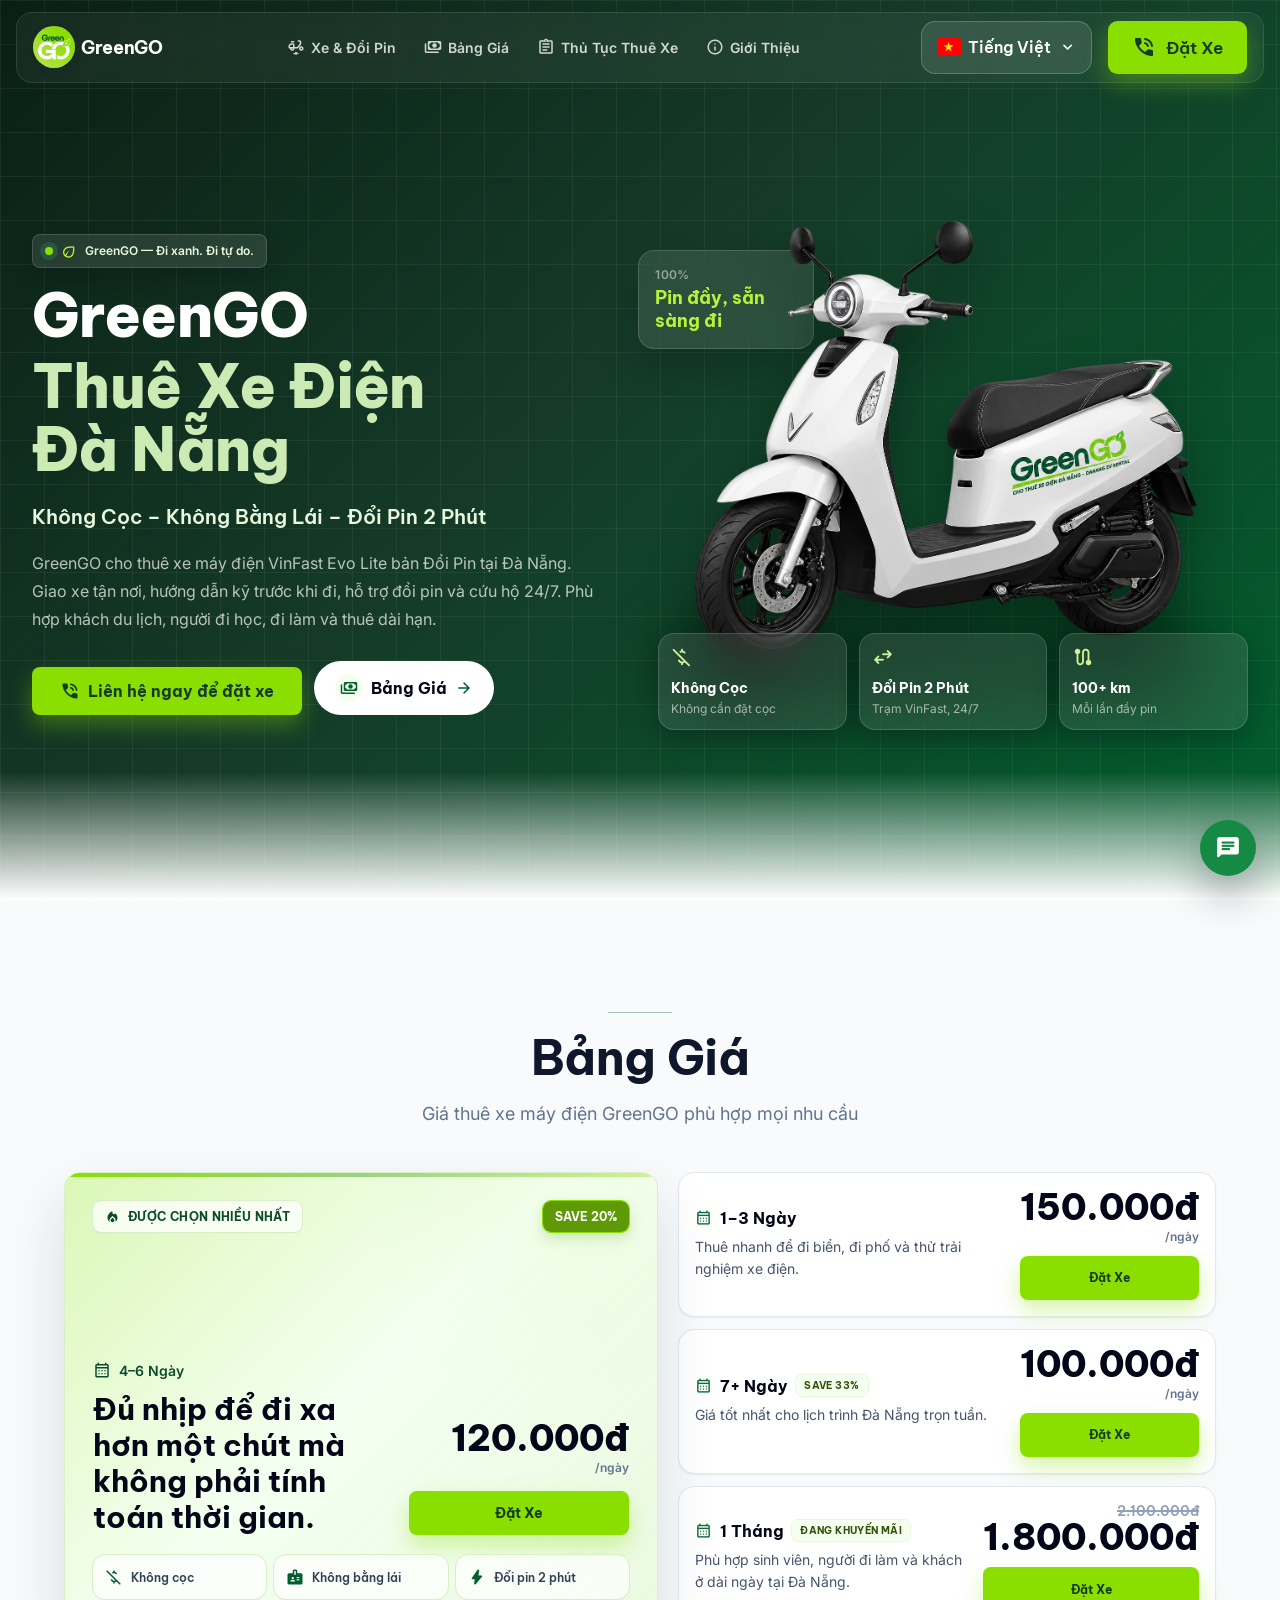
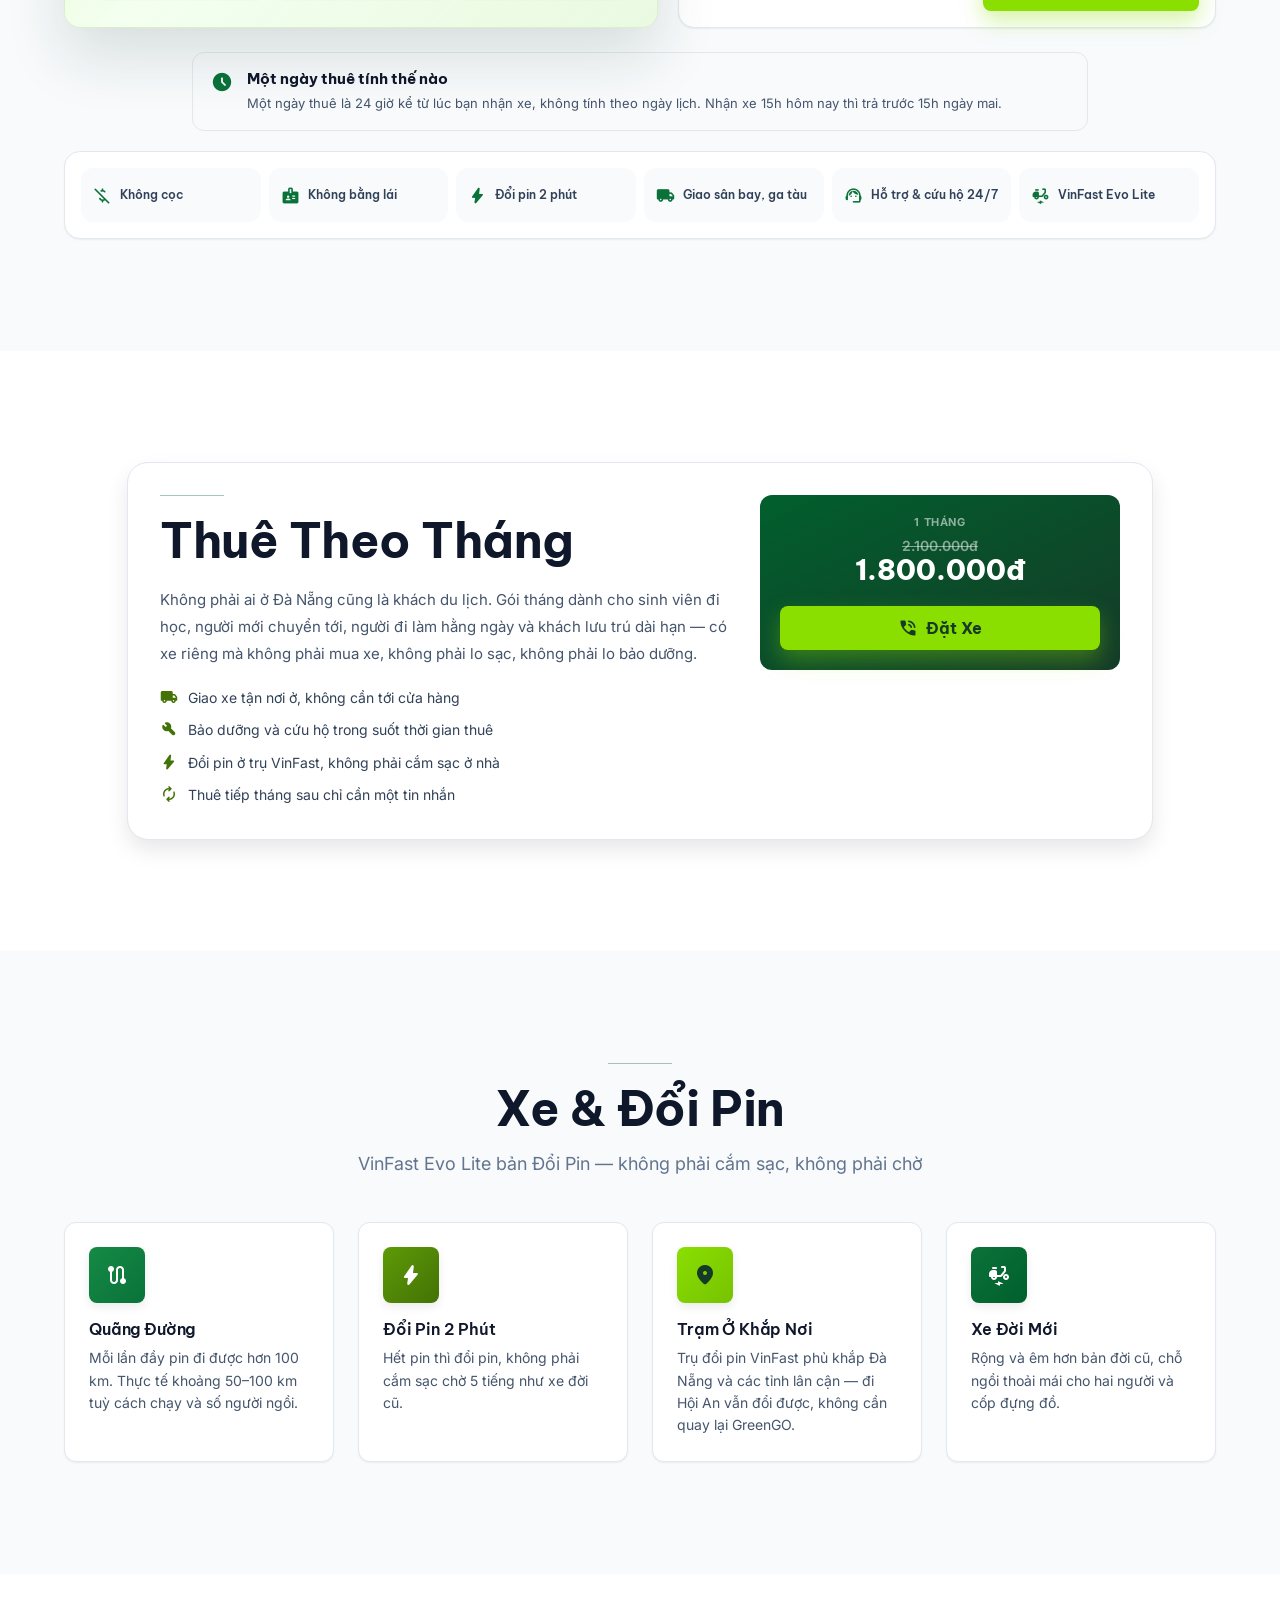
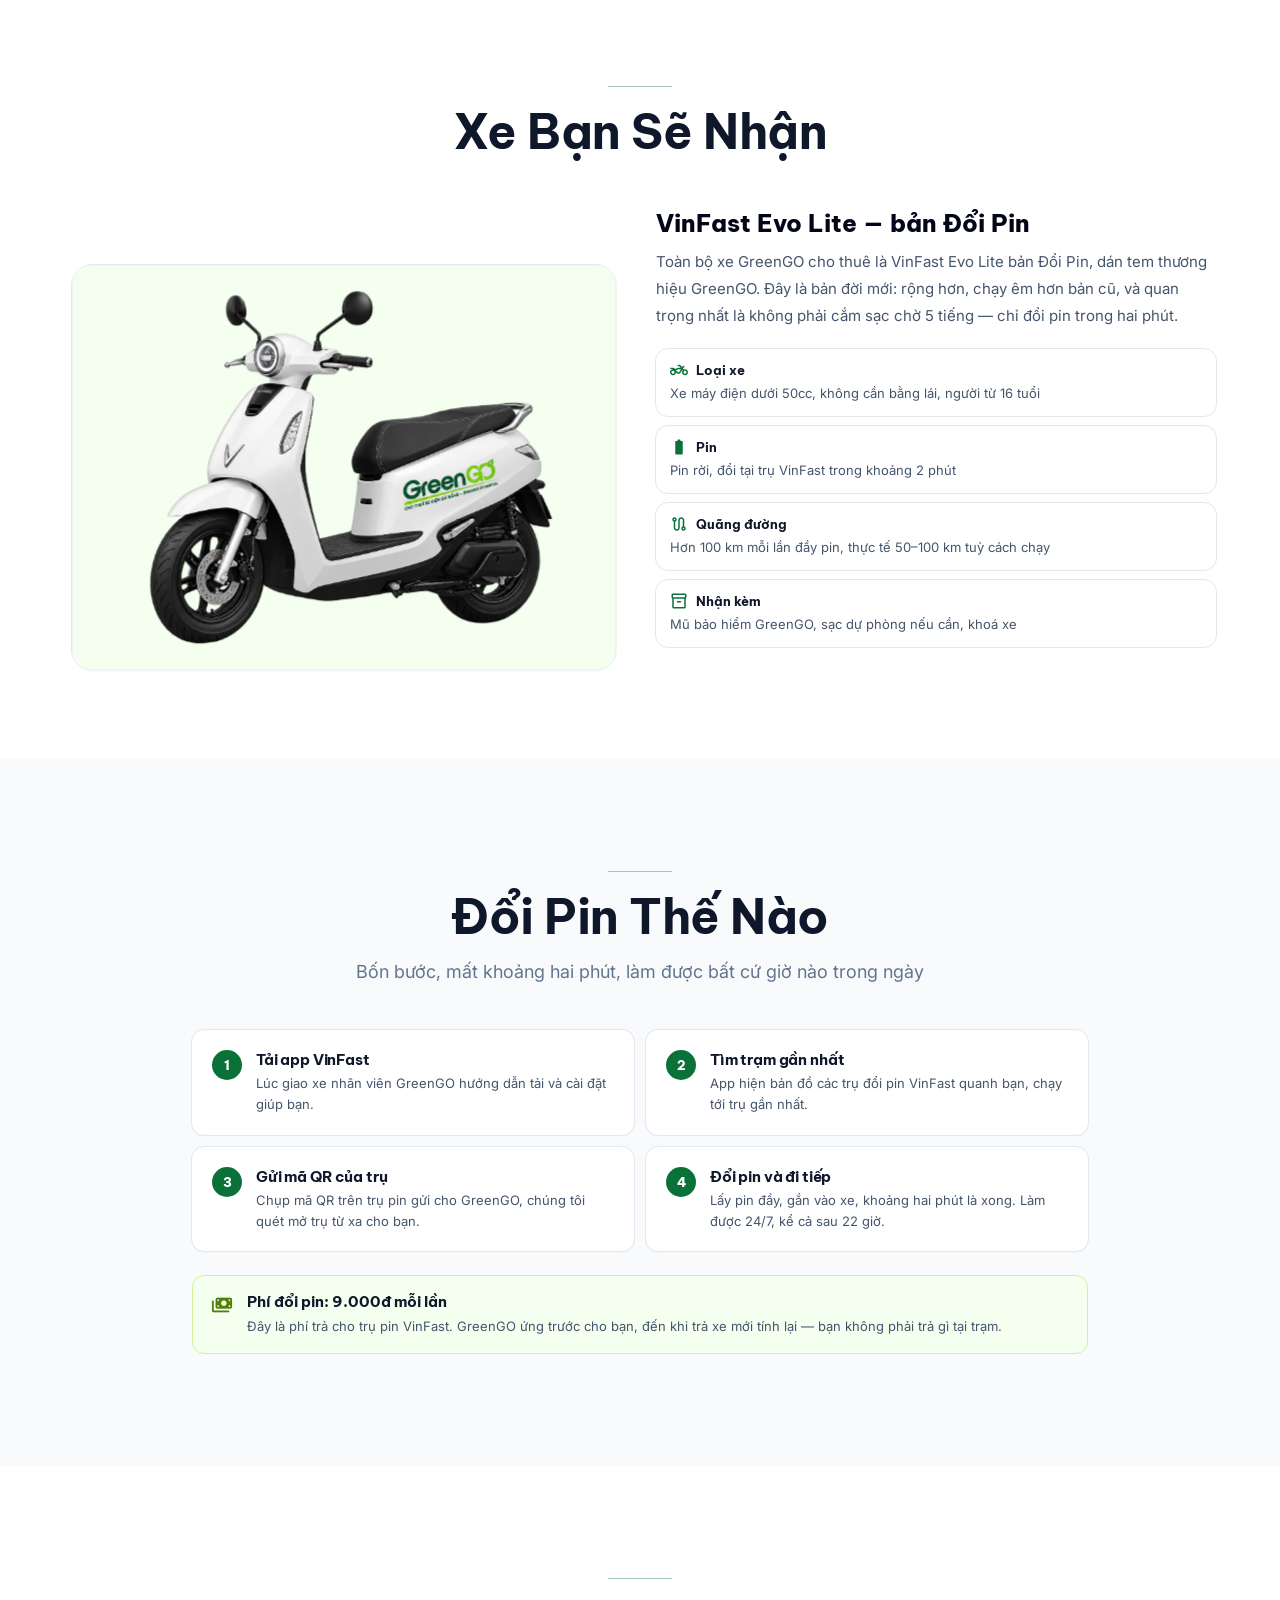
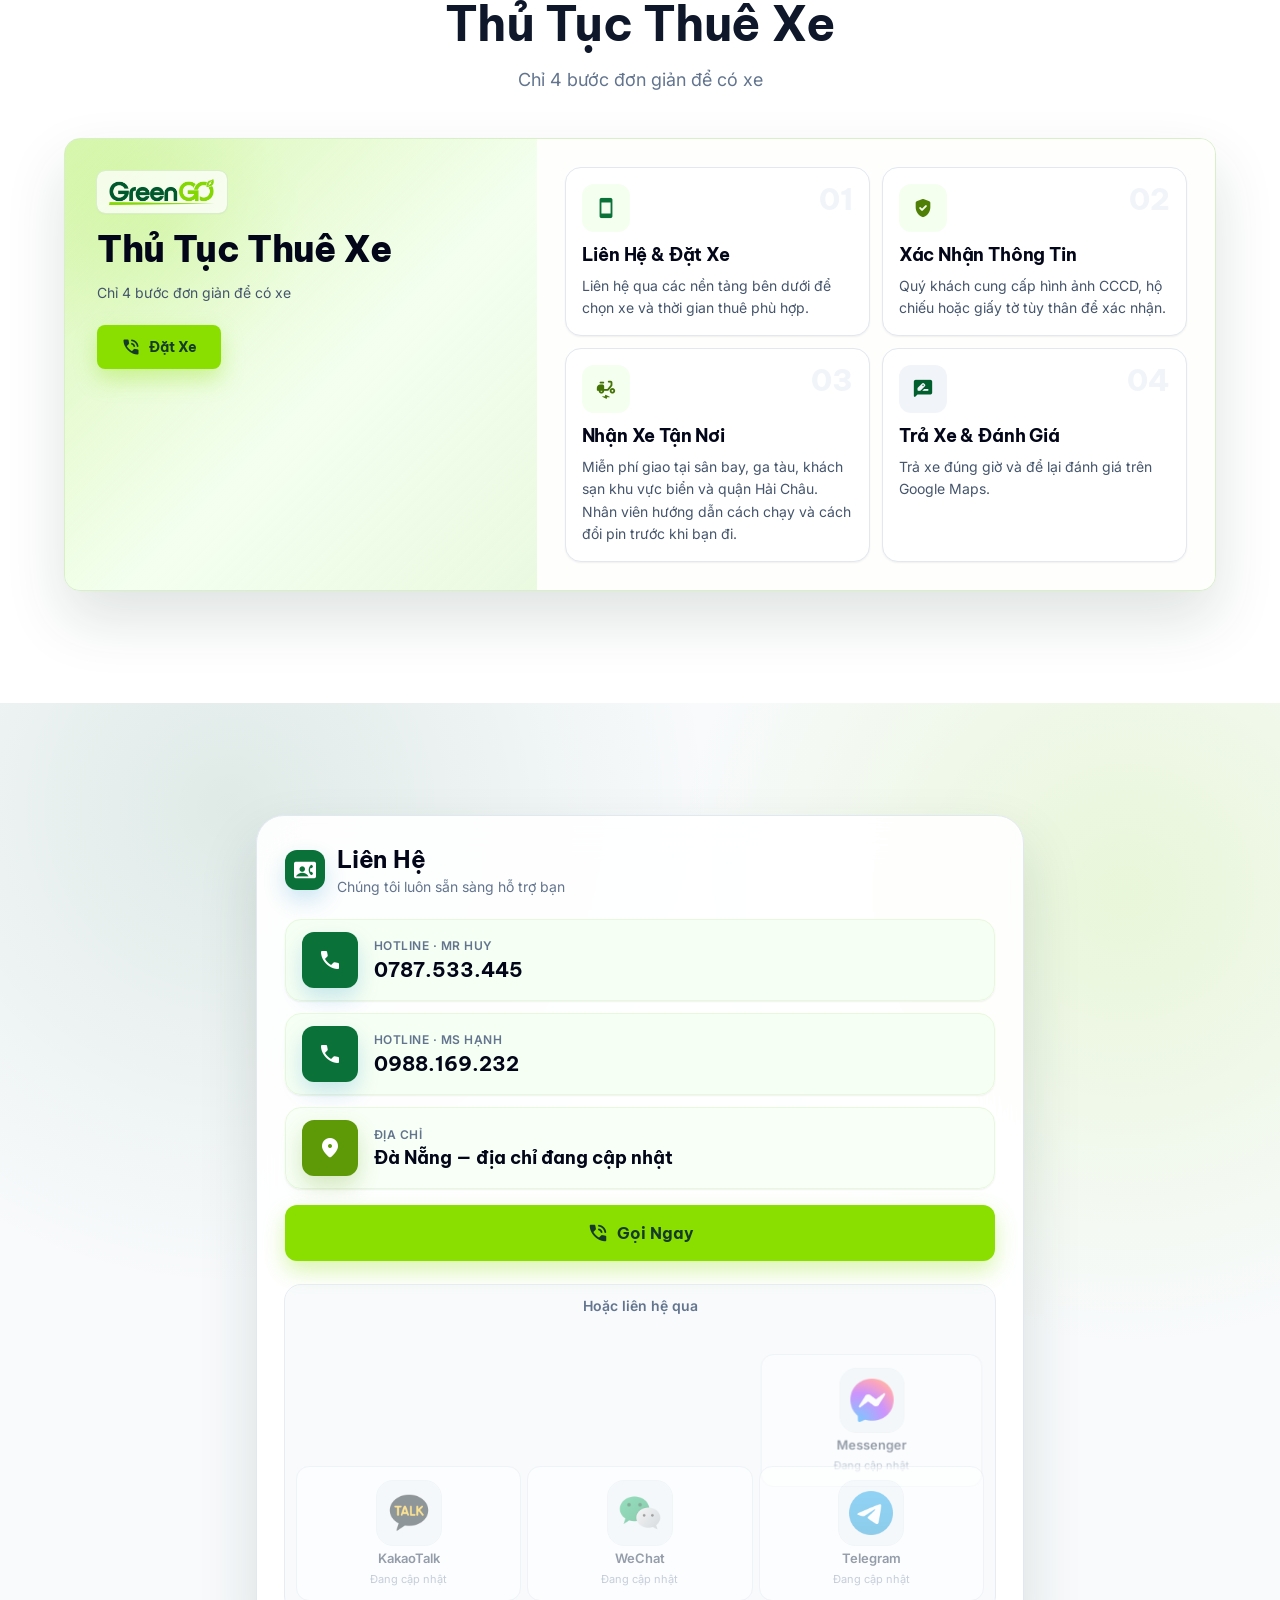
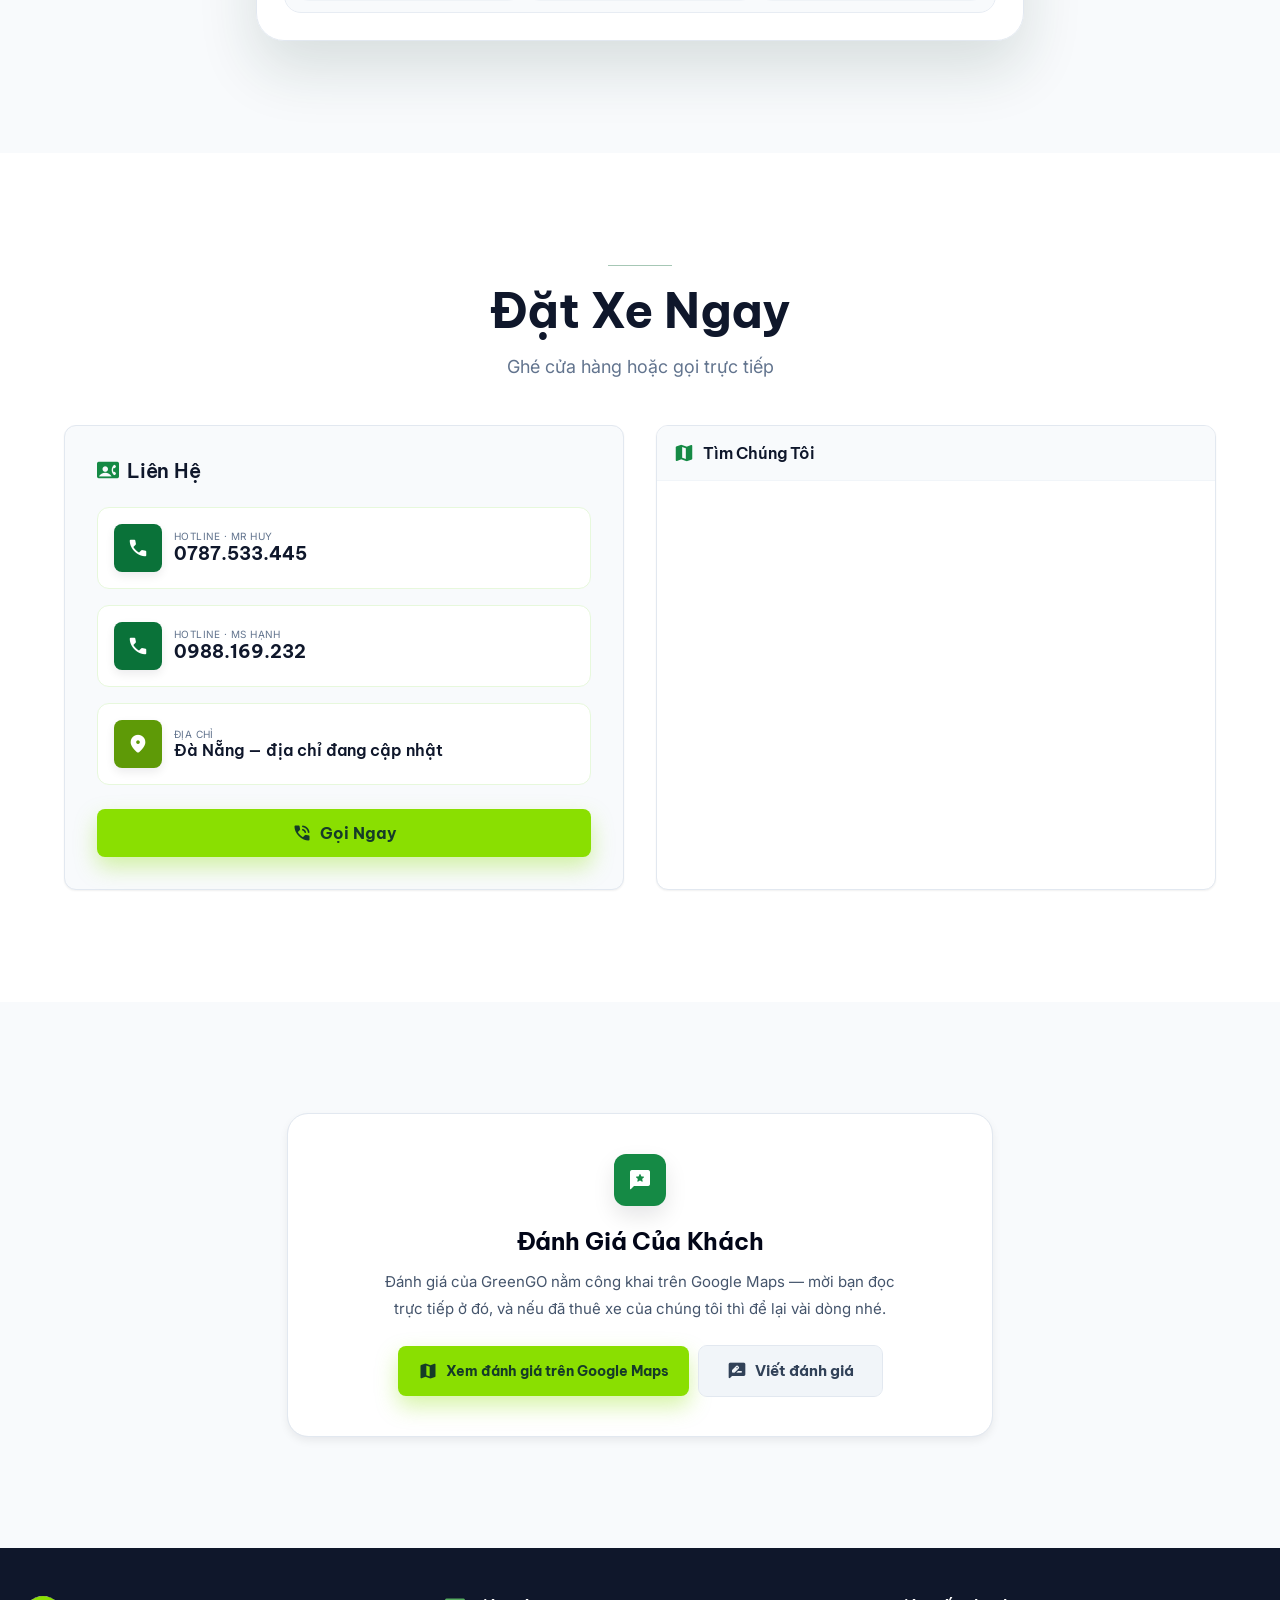
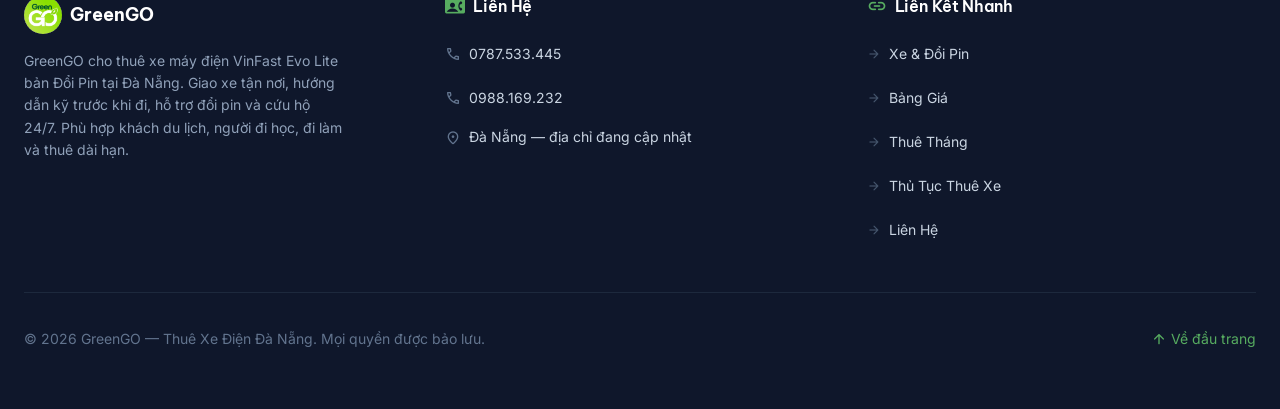
==== commit 0f2801e2: "@ Giảm giá 4-6 ngày và 7+ ngày, chuyển highlight sang gói 4-6 ngày - 4-6 ngày: 130.000đ -> 120.000đ " ====
--- a/index.html
+++ b/index.html
@@ -164,18 +164,18 @@
           <div class="price-hero-top"></div>
           <div class="price-hero-body">
             <div class="price-hero-meta">
-              <div class="tag-best"><span class="material-symbols-rounded s15 ico-fill">local_fire_department</span><span data-i18n="pricing.best">Giá Tốt Nhất</span></div>
-              <div class="tag-save">SAVE 27%</div>
+              <div class="tag-best"><span class="material-symbols-rounded s15 ico-fill">local_fire_department</span><span data-i18n="pricing.popular">Được chọn nhiều nhất</span></div>
+              <div class="tag-save">SAVE 20%</div>
             </div>
             <div class="price-hero-main">
               <div>
-                <div class="price-dur"><span class="material-symbols-rounded s18">calendar_month</span><span data-i18n="plan.week">7+ Ngày</span></div>
-                <p class="price-pitch" data-i18n="plan.week.d">Giá tốt nhất cho lịch trình Đà Nẵng trọn tuần.</p>
+                <div class="price-dur"><span class="material-symbols-rounded s18">calendar_month</span><span data-i18n="plan.d46">4–6 Ngày</span></div>
+                <p class="price-pitch" data-i18n="plan.d46.d">Đủ nhịp để đi xa hơn một chút mà không phải tính toán thời gian.</p>
               </div>
               <div class="price-side">
-                <div class="price-amount">110.000đ</div>
+                <div class="price-amount">120.000đ</div>
                 <div class="price-unit" data-i18n="unit.day">/ngày</div>
-                <div class="price-usd" data-usd="110000" data-usd-unit="day" hidden></div>
+                <div class="price-usd" data-usd="120000" data-usd-unit="day" hidden></div>
                 <a class="btn btn-accent btn-md btn-block" style="margin-top:1rem;padding:.75rem 1.25rem" href="#contact" data-open-booking><span data-i18n="cta.book">Đặt Xe</span></a>
               </div>
             </div>
@@ -211,16 +211,16 @@
             <div class="price-row-in">
               <div>
                 <div class="price-row-head">
-                  <div class="price-row-title"><span class="material-symbols-rounded s17">calendar_month</span><span data-i18n="plan.d46">4–6 Ngày</span></div>
-                  <span class="chip-save">SAVE 13%</span>
-                </div>
-                <p data-i18n="plan.d46.d">Đủ nhịp để đi xa hơn một chút mà không phải tính toán thời gian.</p>
+                  <div class="price-row-title"><span class="material-symbols-rounded s17">calendar_month</span><span data-i18n="plan.week">7+ Ngày</span></div>
+                  <span class="chip-save">SAVE 33%</span>
+                </div>
+                <p data-i18n="plan.week.d">Giá tốt nhất cho lịch trình Đà Nẵng trọn tuần.</p>
               </div>
               <div class="price-row-right">
                 <div>
-                  <div class="price-amount">130.000đ</div>
+                  <div class="price-amount">100.000đ</div>
                   <div class="price-unit" data-i18n="unit.day">/ngày</div>
-                  <div class="price-usd" data-usd="130000" data-usd-unit="day" hidden></div>
+                  <div class="price-usd" data-usd="100000" data-usd-unit="day" hidden></div>
                 </div>
                 <a class="btn btn-accent" href="#contact" data-open-booking><span data-i18n="cta.book">Đặt Xe</span></a>
               </div>
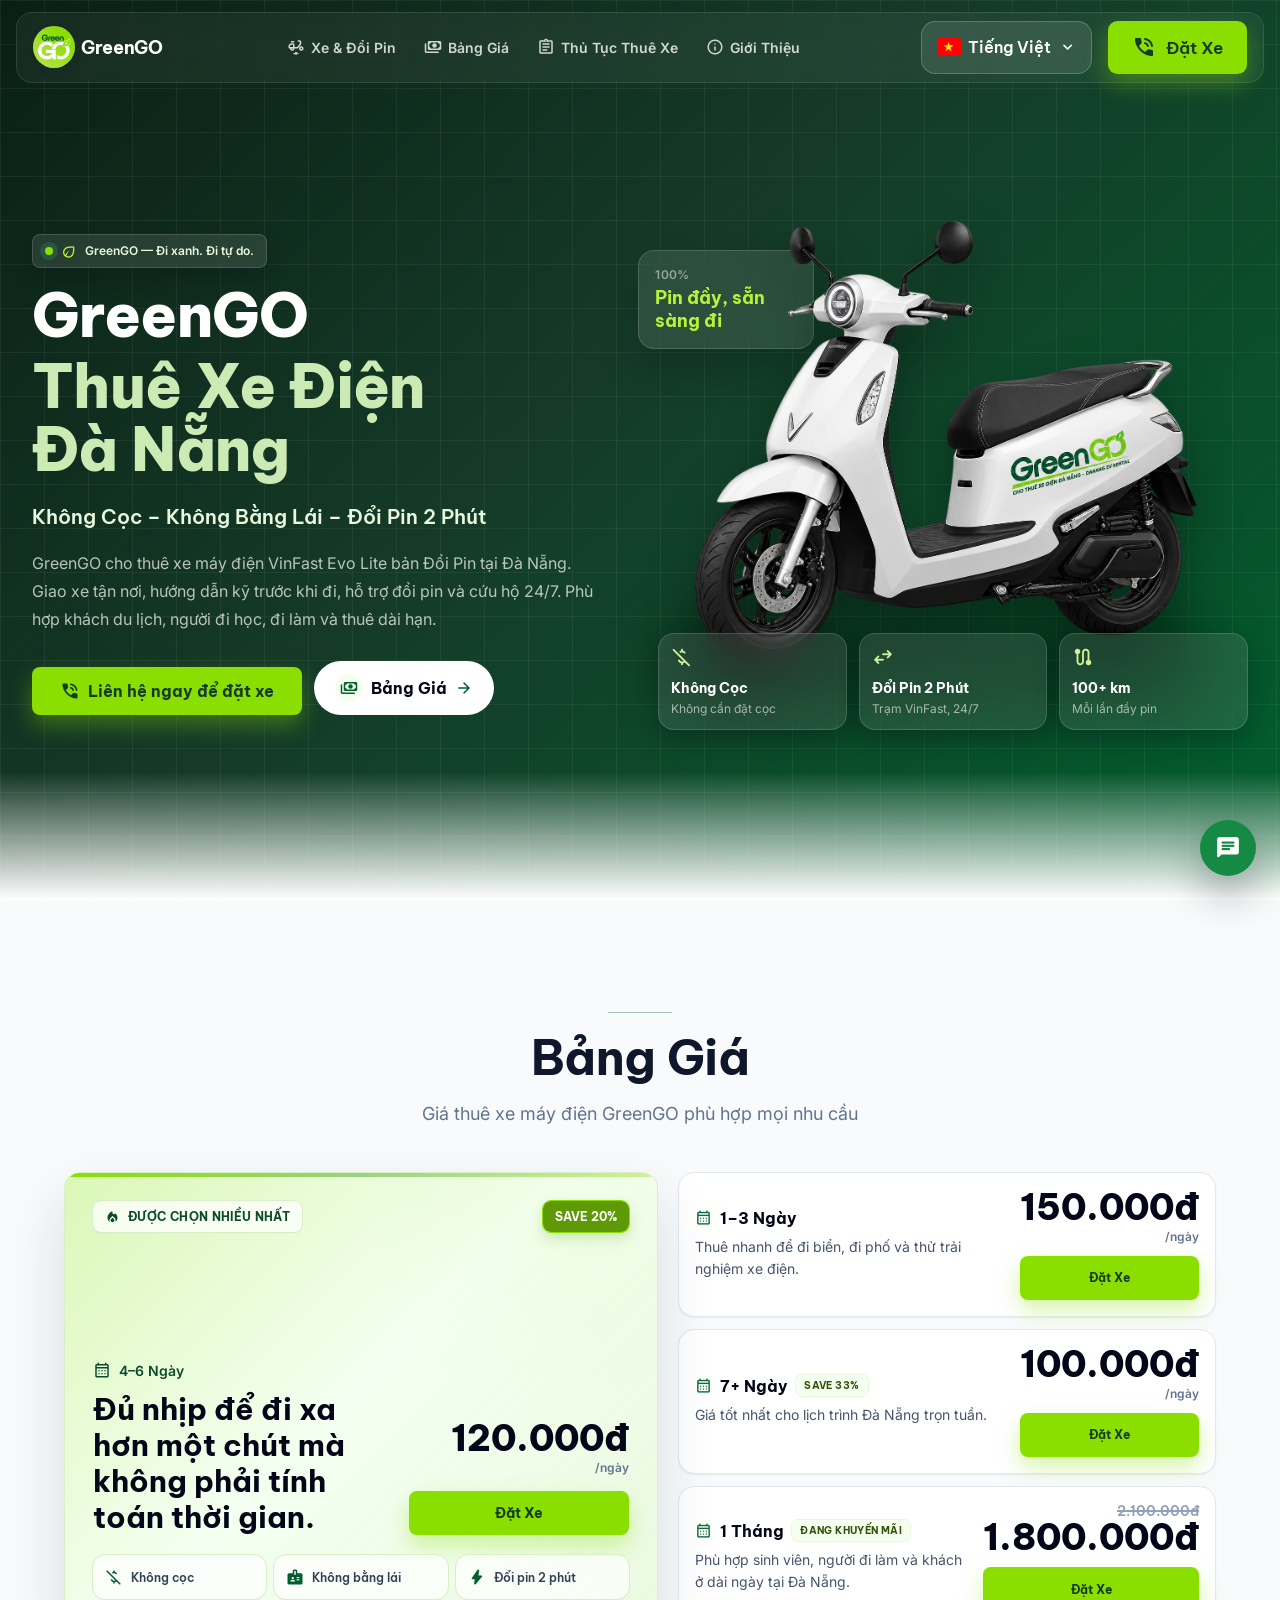
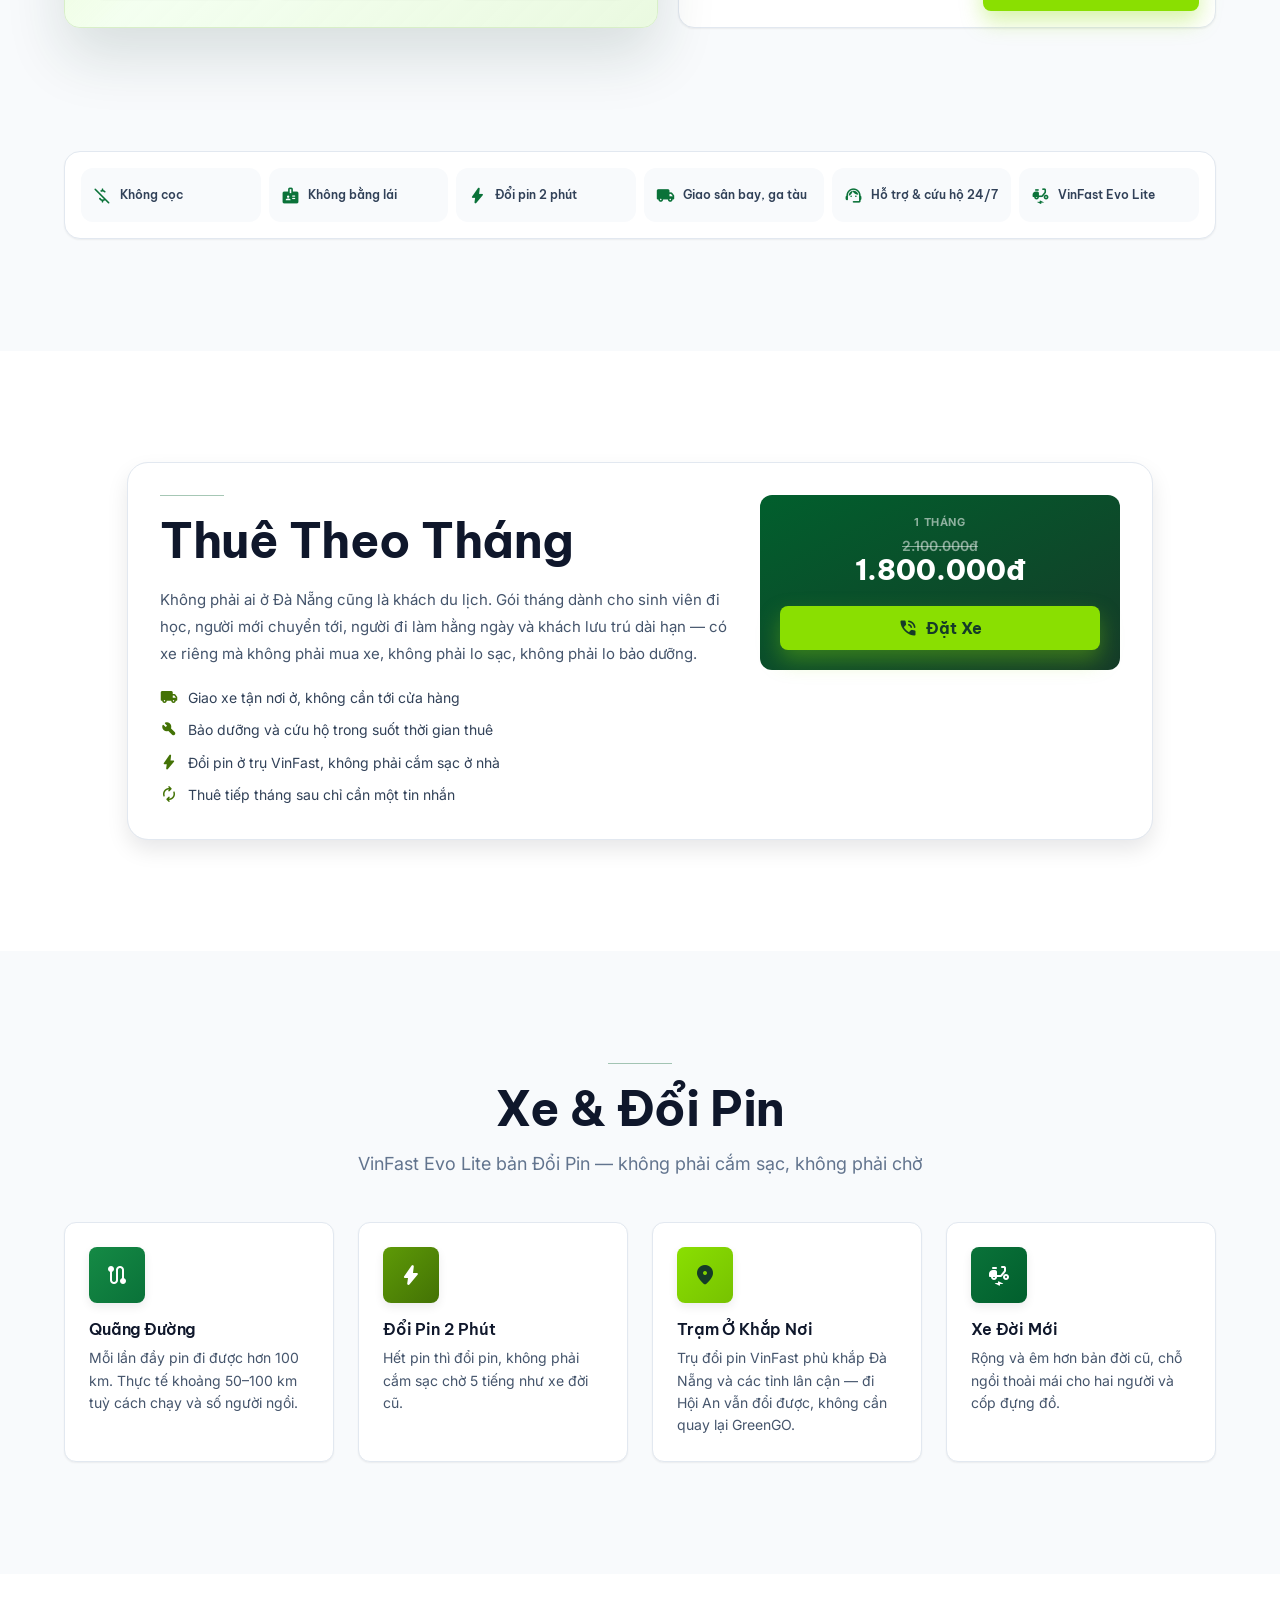
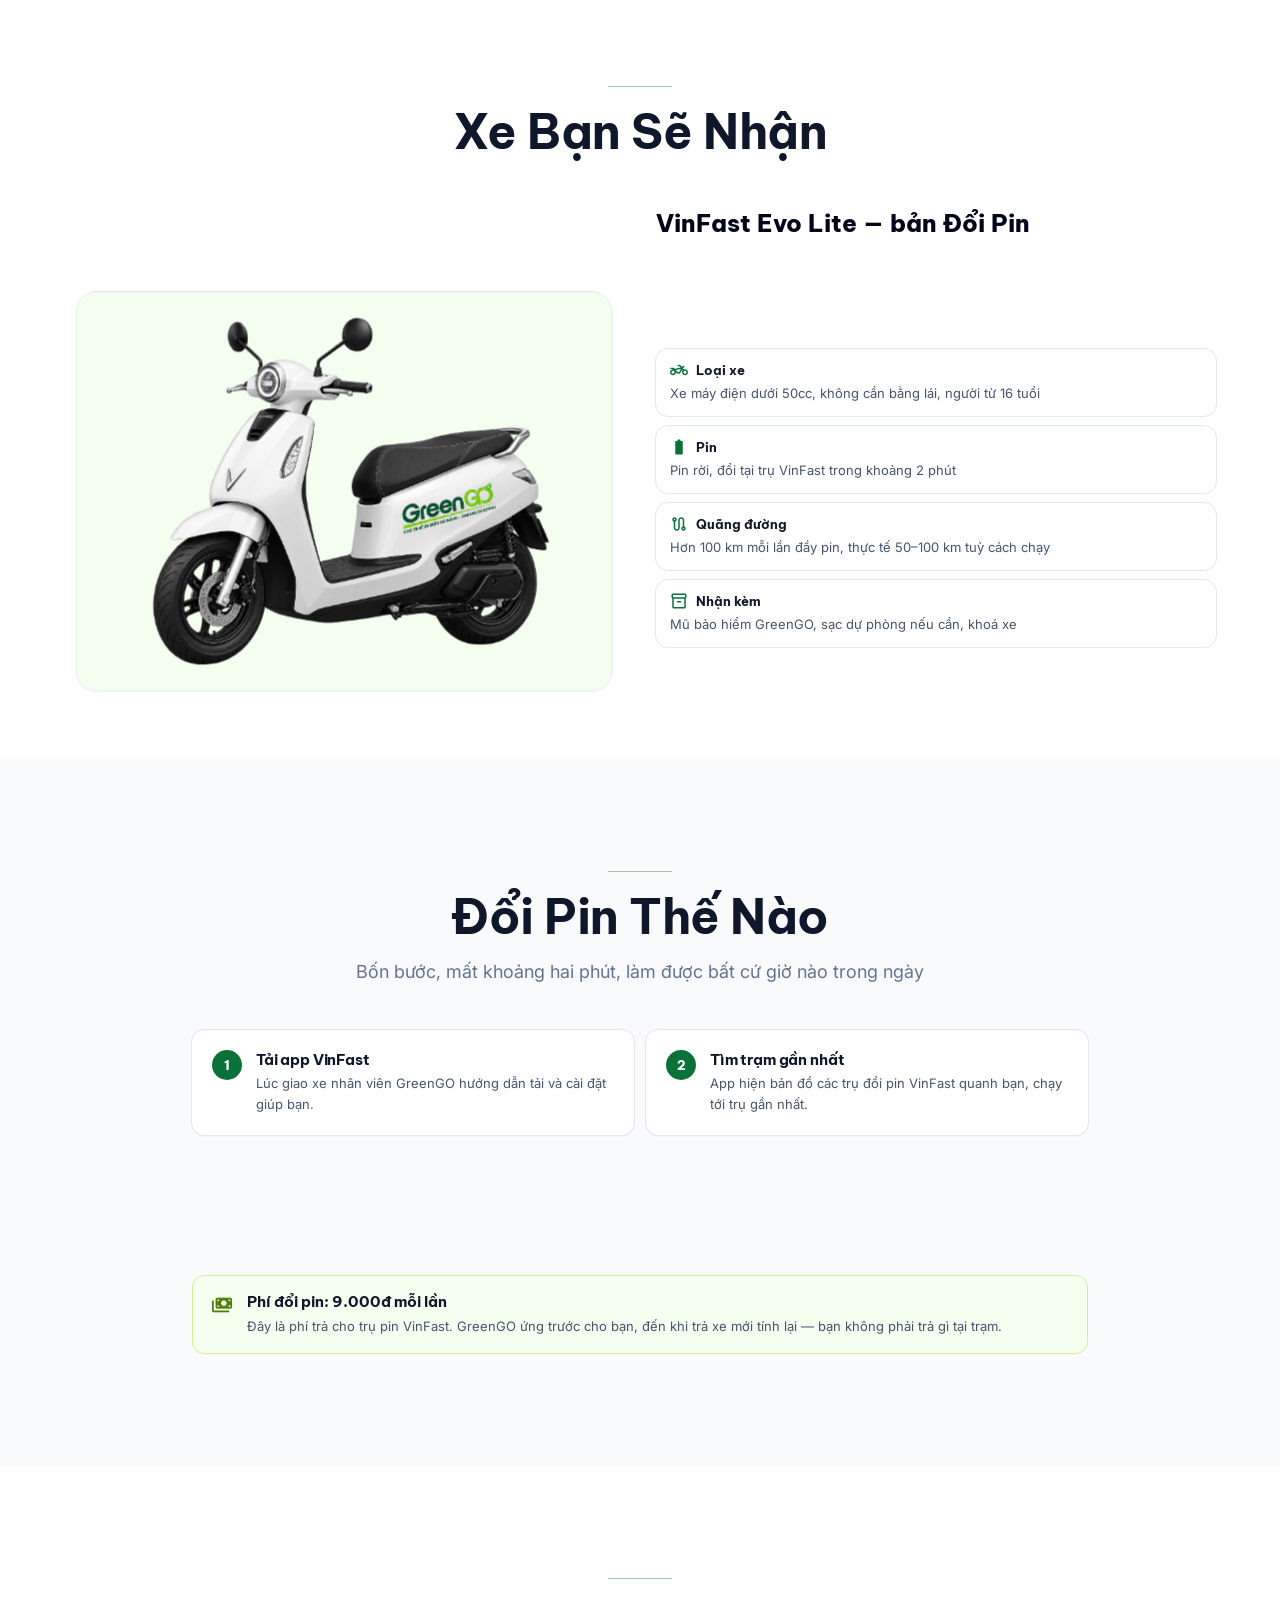
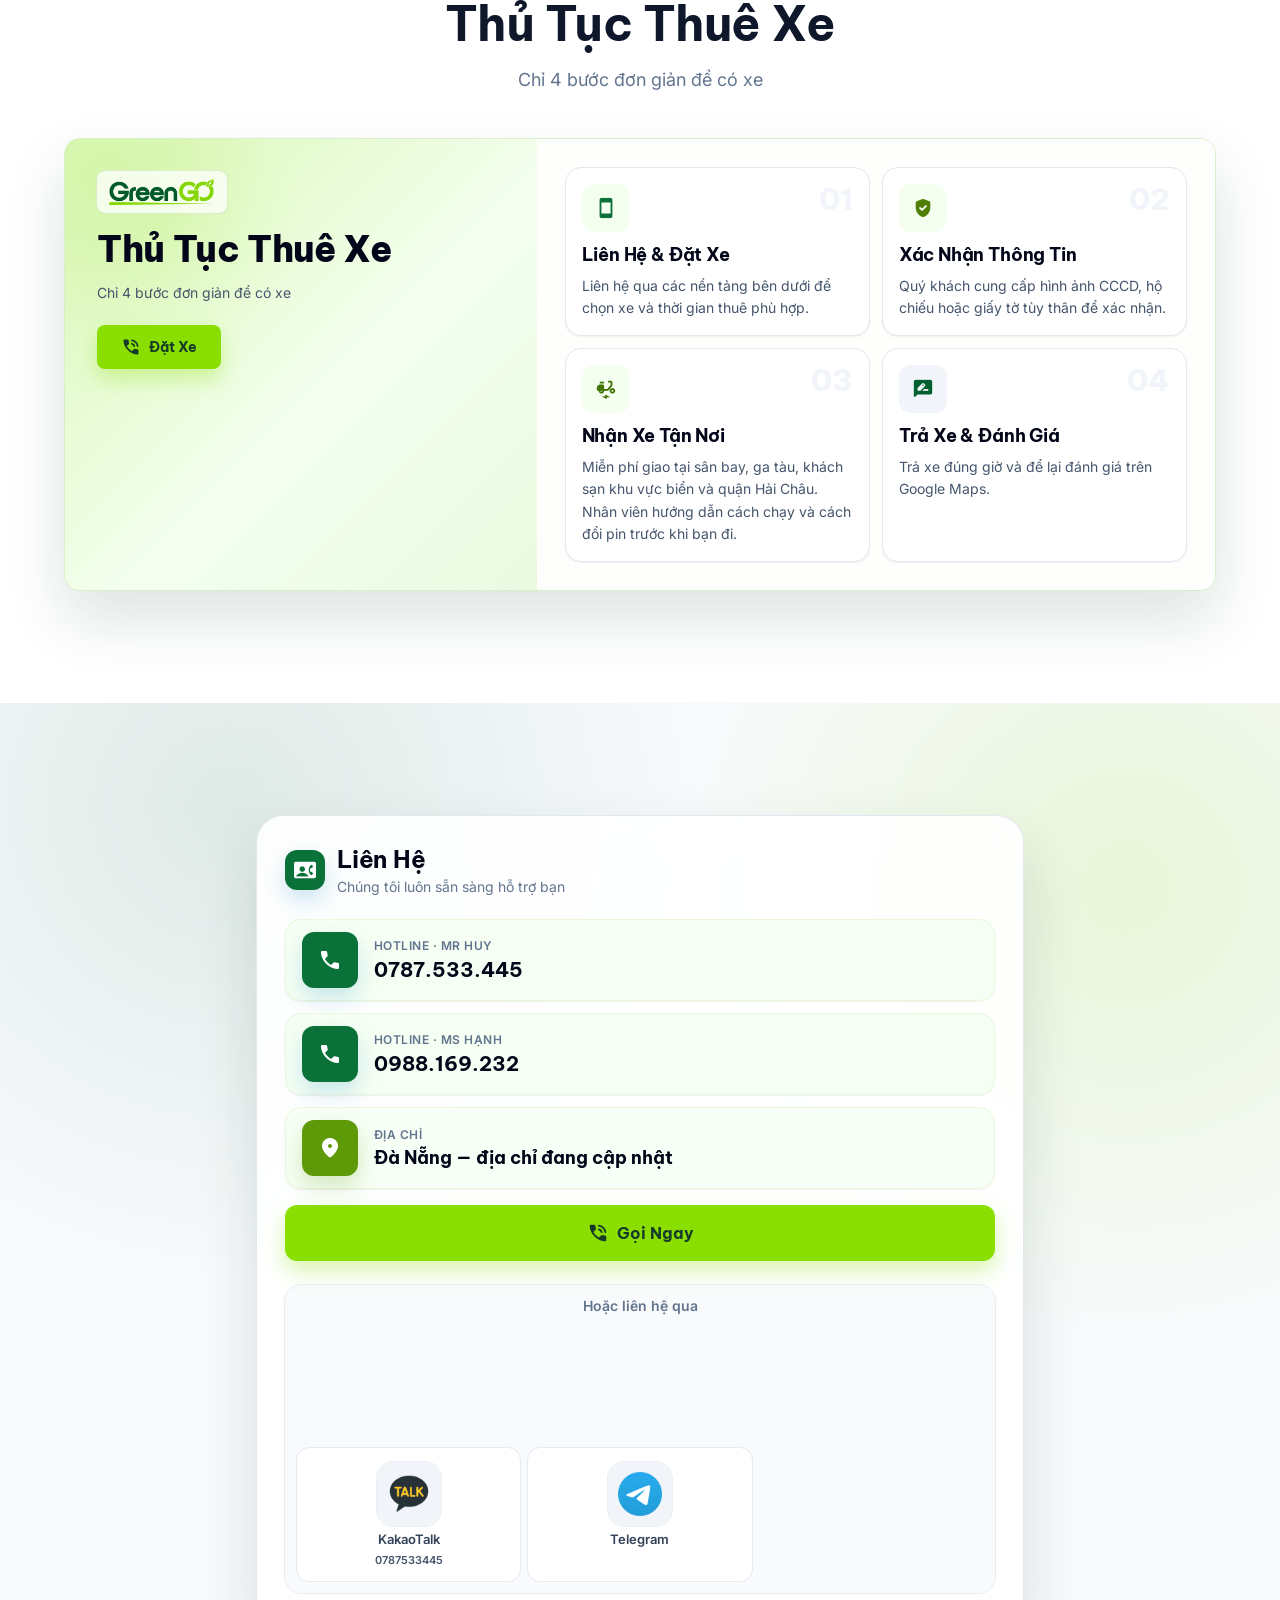
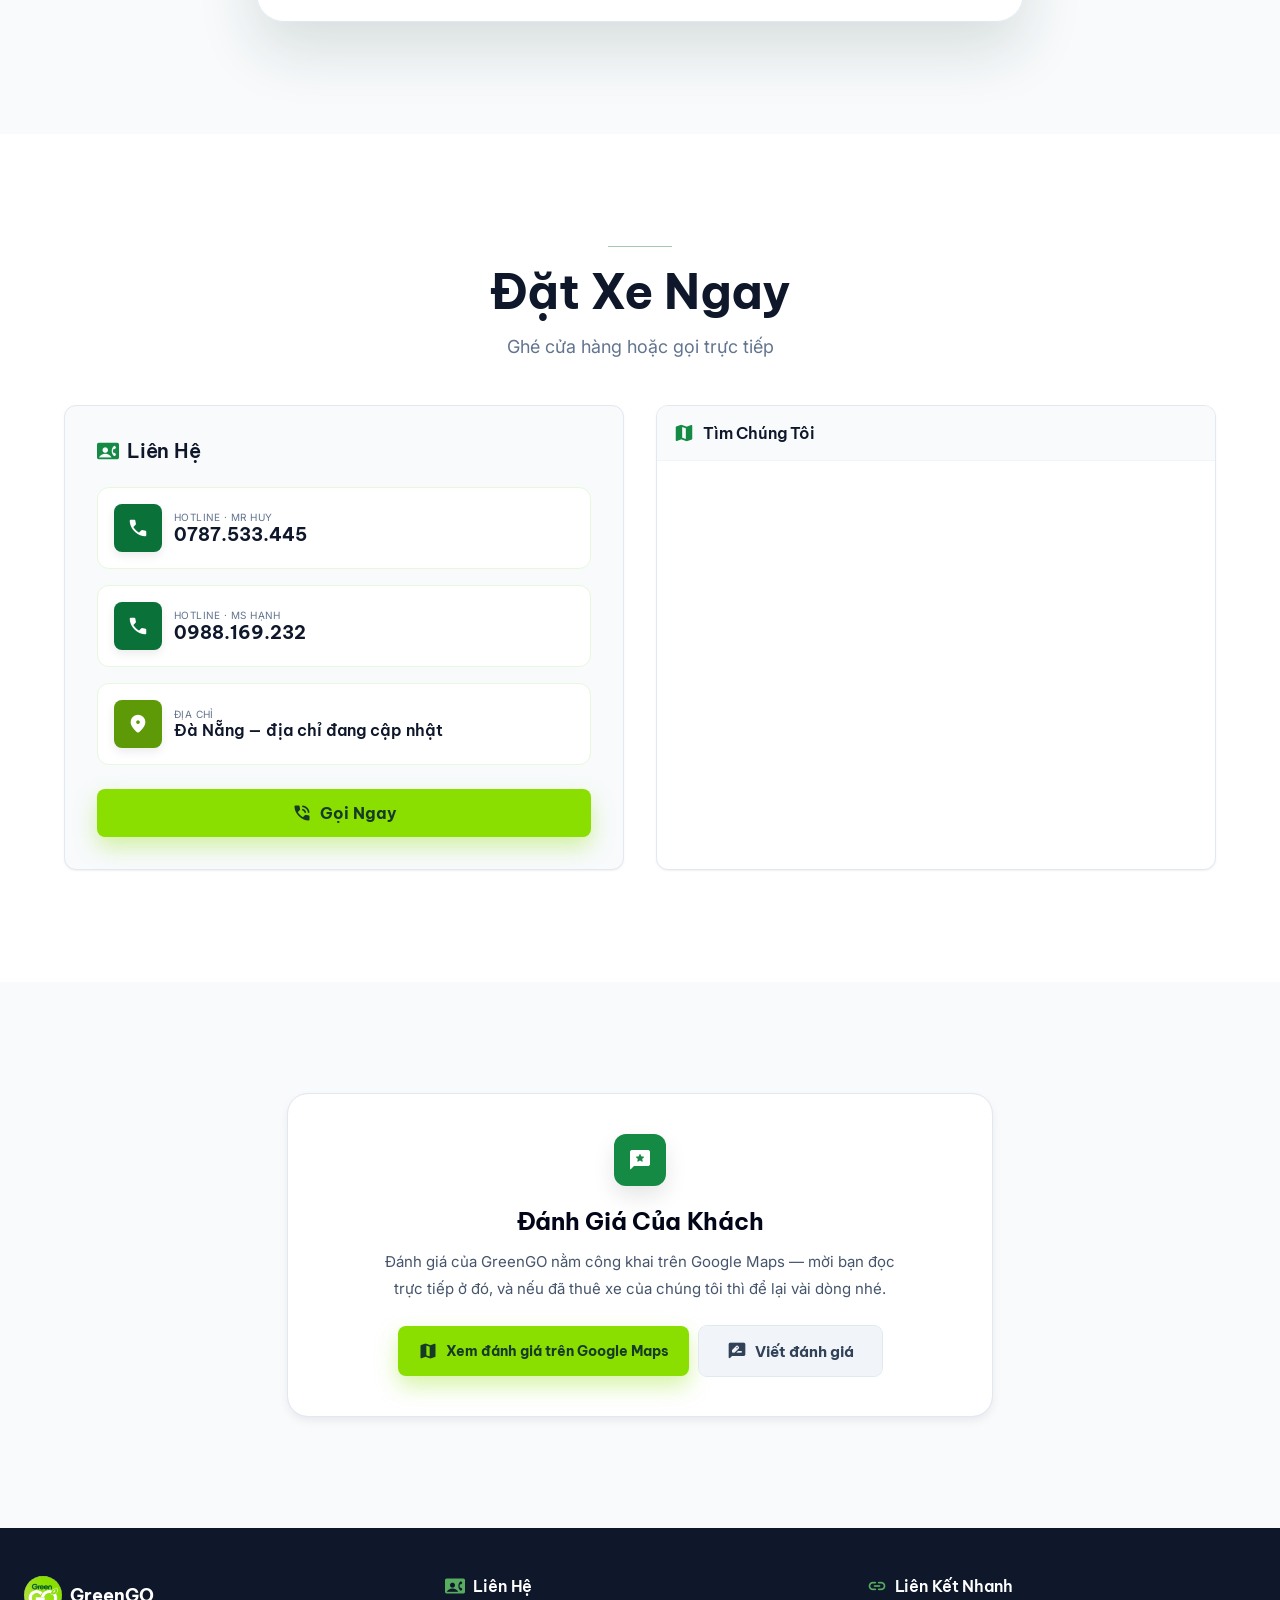
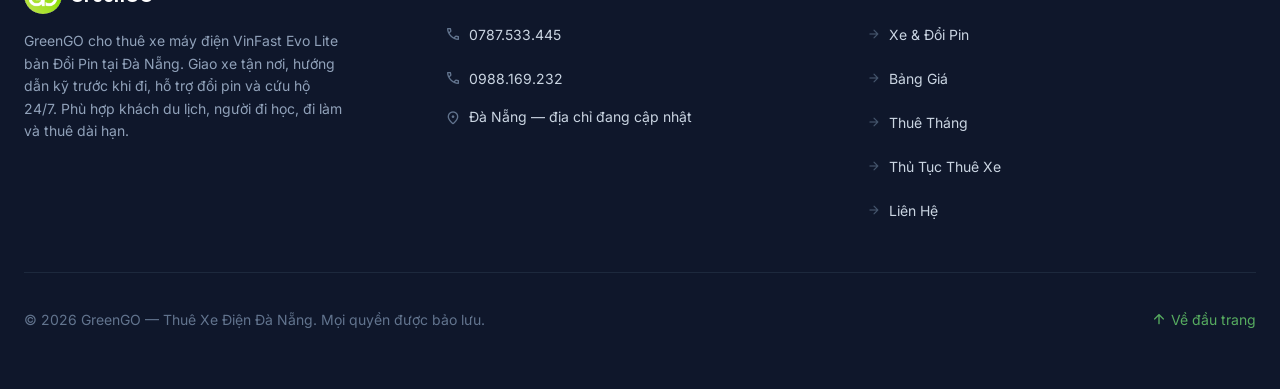
==== commit 6c6fec4d: "Them ma QR cho WhatsApp va Telegram, doi link Telegram sang @greengodanang - Cat ma QR ra khoi hai a" ====
--- a/index.html
+++ b/index.html
@@ -746,6 +746,10 @@
     <div class="qr-view" id="qrView">
       <img id="qrImage" src="" alt="" />
       <span class="qr-name" id="qrName"></span>
+      <p class="qr-hint" data-i18n="modal.qrhint">Mở app trên điện thoại và quét mã để nhắn tin ngay.</p>
+      <a class="qr-open" id="qrOpen" href="#" target="_blank" rel="noopener noreferrer" hidden>
+        <span class="material-symbols-rounded s18">open_in_new</span><span data-i18n="modal.openapp">Mở app</span>
+      </a>
       <button type="button" class="qr-back" id="qrBack">
         <span class="material-symbols-rounded s18">arrow_back</span><span data-i18n="modal.back">Quay lại</span>
       </button>
--- a/assets/site.css
+++ b/assets/site.css
@@ -76,14 +76,14 @@
 /* Hiệu ứng hiện dần khi cuộn tới — trôi lên + phóng nhẹ, easing kiểu expo-out */
 [data-reveal]{
   opacity:0;
-  transform:translate3d(0,28px,0) scale(.985);
-  transition:opacity .8s cubic-bezier(.16,1,.3,1),transform .8s cubic-bezier(.16,1,.3,1);
+  transform:translate3d(0,44px,0) scale(.978);
+  transition:opacity 1.15s cubic-bezier(.16,1,.3,1),transform 1.15s cubic-bezier(.16,1,.3,1);
   will-change:opacity,transform;
 }
 [data-reveal].is-in{opacity:1;transform:none;will-change:auto}
 /* Ảnh lớn thì trôi xa hơn một chút cho thấy rõ chuyển động */
 .bike-visual[data-reveal],
-.about-banner[data-reveal]{transform:translate3d(0,40px,0) scale(.97)}
+.about-banner[data-reveal]{transform:translate3d(0,64px,0) scale(.955)}
 @media (prefers-reduced-motion:reduce){
   html{scroll-behavior:auto}
   [data-reveal],
@@ -538,7 +538,8 @@
 .social-box>p{margin-bottom:.75rem;text-align:center;font-size:.875rem;font-weight:600;color:var(--slate-500)}
 .social-grid{display:grid;grid-template-columns:repeat(3,minmax(0,1fr));gap:.5rem}
 .social{
-  display:flex;flex-direction:column;align-items:center;justify-content:center;gap:.375rem;
+  /* Canh từ trên xuống để ô có thêm dòng số (KakaoTalk) vẫn thẳng icon với các ô khác */
+  display:flex;flex-direction:column;align-items:center;justify-content:flex-start;gap:.375rem;
   width:100%;min-height:96px;min-width:0;padding:.875rem .625rem;
   border-radius:var(--radius);background:#fff;color:var(--slate-700);
   outline:1px solid rgba(226,232,240,.8);transition:background-color .15s,outline-color .15s;
@@ -831,6 +832,19 @@
 .qr-view.open{display:flex}
 .qr-view img{width:min(260px,70vw);height:auto;border-radius:var(--radius-lg);background:#fff;padding:.75rem;box-shadow:var(--shadow-lg)}
 .qr-view .qr-name{font-family:var(--font-display);font-size:1.125rem;font-weight:700;color:var(--slate-950)}
+.qr-view .qr-hint{
+  max-width:19rem;margin-top:-.375rem;text-align:center;
+  font-size:.8125rem;line-height:1.45;color:var(--slate-500);
+}
+/* Khách đang xem bằng điện thoại thì không tự quét màn hình mình được,
+   nên kênh nào có link vẫn cho mở thẳng app. */
+.qr-view .qr-open{
+  display:inline-flex;align-items:center;gap:.375rem;min-height:44px;padding:.5rem 1.25rem;
+  border-radius:999px;background:var(--accent-500);box-shadow:var(--shadow-sm);
+  font-family:var(--font-display);font-size:.875rem;font-weight:700;color:var(--on-accent);
+}
+.qr-view .qr-open:hover{background:var(--accent-600)}
+.qr-view .qr-open[hidden]{display:none}
 .qr-view .qr-back{
   display:inline-flex;align-items:center;gap:.375rem;min-height:44px;padding:.5rem 1.25rem;
   border-radius:999px;background:#fff;box-shadow:var(--shadow-sm);
@@ -939,7 +953,9 @@
   font-size:.8125rem;line-height:1.45;color:var(--slate-500);
 }
 .plan-area .material-symbols-rounded{color:var(--slate-400);margin-top:1px}
-.plan-price{margin-top:.875rem;display:flex;align-items:flex-end;justify-content:space-between;gap:1rem}
+/* Mobile: lưới 2 cột là [icon][nội dung], nên khối giá phải chiếm trọn hàng dưới.
+   Không có dòng này thì khối giá rơi vào cột icon, bóp cột chữ còn vài chục px. */
+.plan-price{grid-column:1/-1;margin-top:.875rem;display:flex;flex-wrap:wrap;align-items:flex-end;justify-content:space-between;gap:.75rem 1rem}
 .plan-price .price-amount{font-size:1.5rem}
 .plan-price .btn{flex-shrink:0}
 .chip-pop{
@@ -1093,7 +1109,7 @@
   .plan-row{grid-template-columns:auto 1fr auto;gap:1.25rem;align-items:center;padding:1.375rem 1.5rem}
   .plan-ico{width:44px;height:44px}
   .plan-price{
-    margin-top:0;display:block;text-align:right;min-width:11rem;
+    grid-column:auto;margin-top:0;display:block;text-align:right;min-width:11rem;
   }
   .plan-price .price-amount{font-size:1.75rem}
   .plan-price .btn{margin-top:.75rem;width:100%}
@@ -1134,6 +1150,11 @@
 .social .sb:empty{display:none}
 .social.is-off{opacity:.5;cursor:default;pointer-events:none}
 .social.is-off:hover{background:#fff;outline-color:rgba(226,232,240,.8)}
+/* Kênh chưa mở thì ẩn hẳn khỏi lưới, không để lại ô trống */
+.social[hidden],.chan[hidden]{display:none}
+/* Kênh chỉ có số để chép: số hiện rõ hơn dòng phụ thường, con trỏ báo bấm được */
+.social[role="button"],.chan[role="button"]{cursor:pointer}
+.social[role="button"] .sb,.chan[role="button"] .sb{color:var(--slate-600);font-weight:600}
 
 /* ============================================================
    Giá cũ bị gạch (gói tháng đang khuyến mãi)
